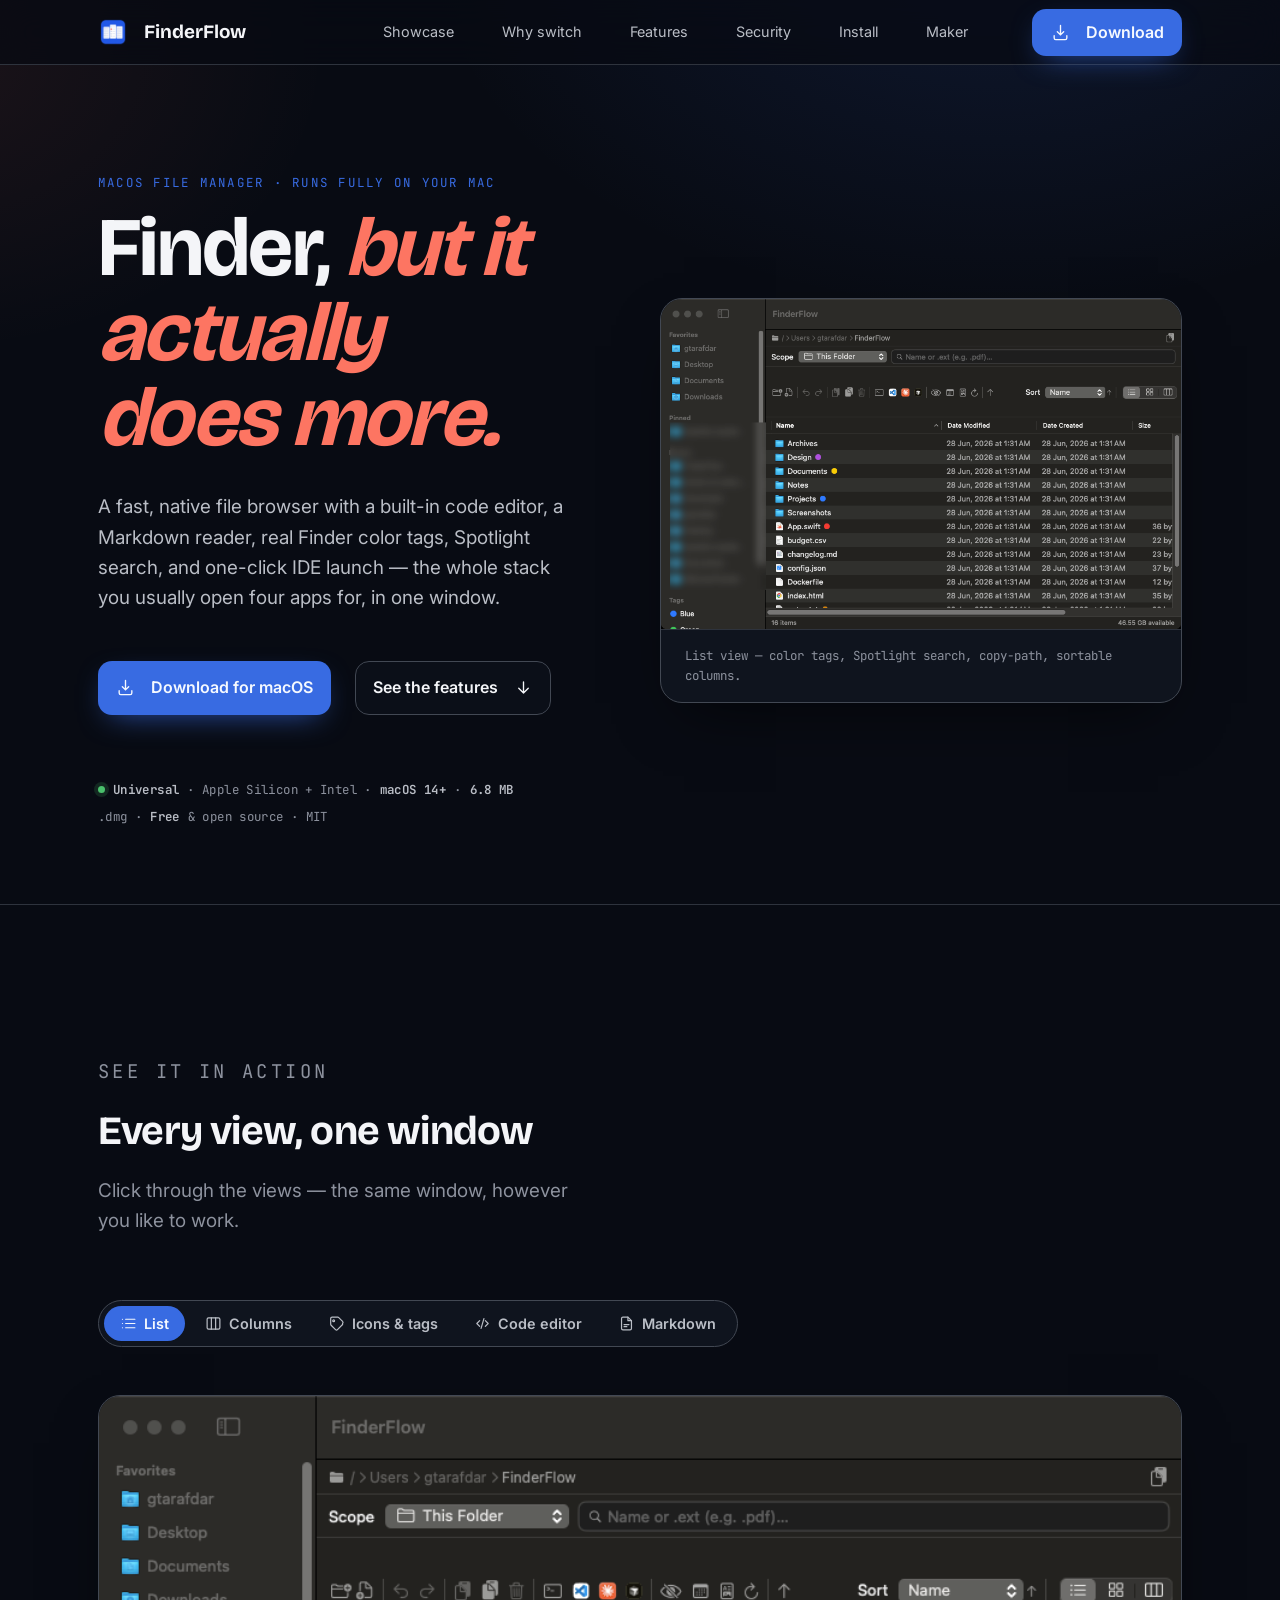
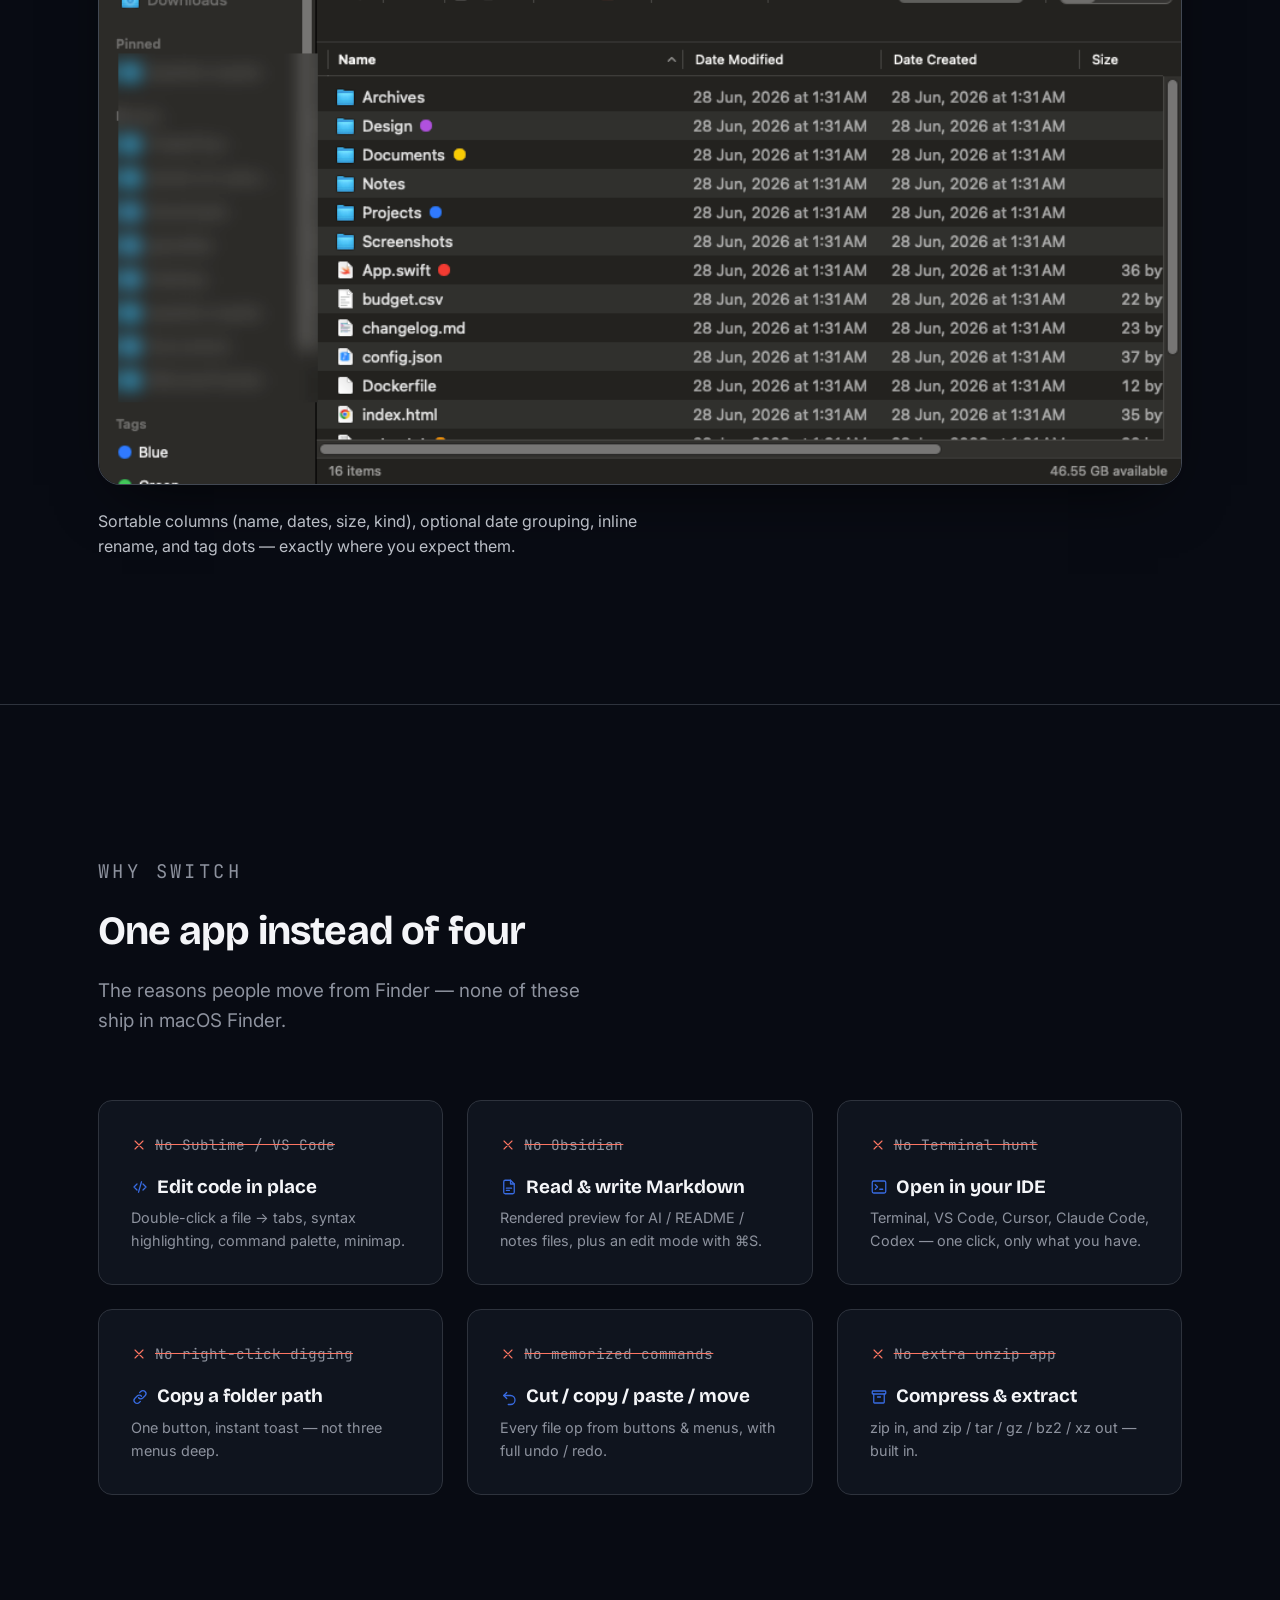
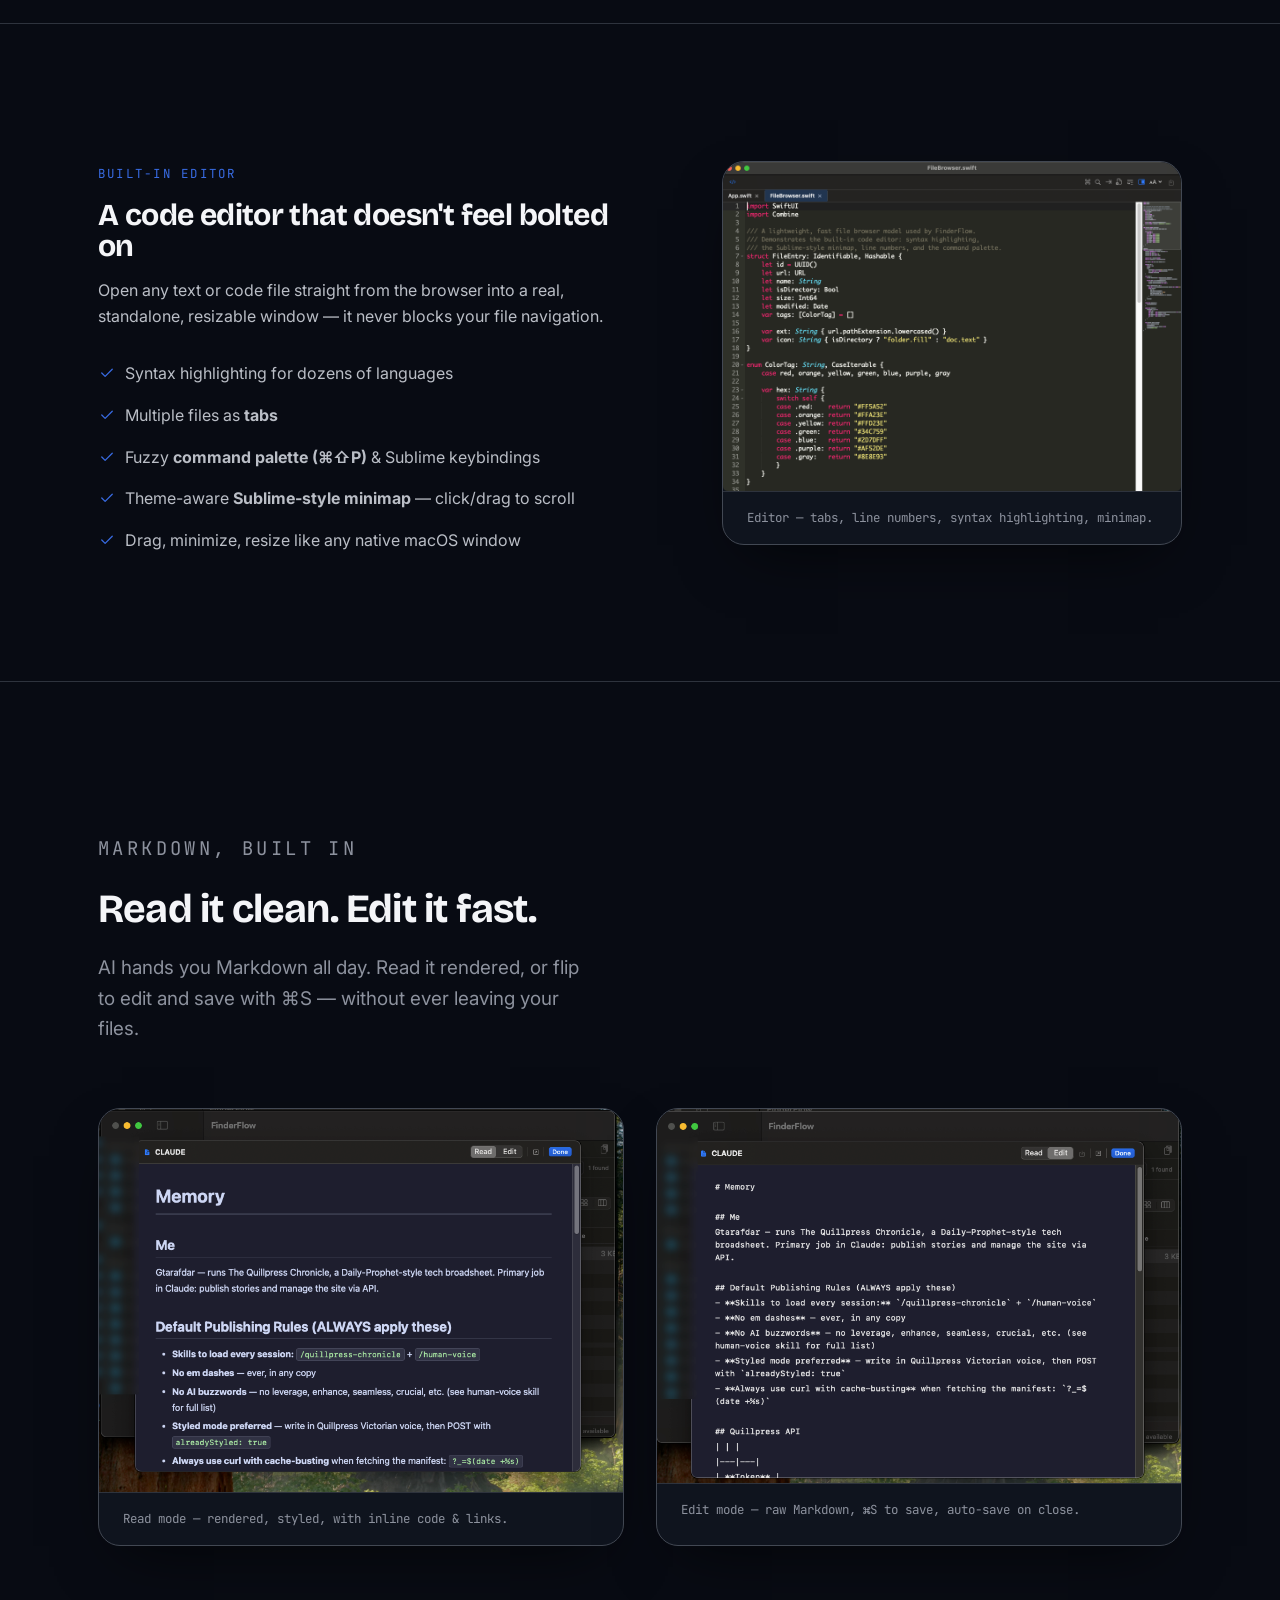
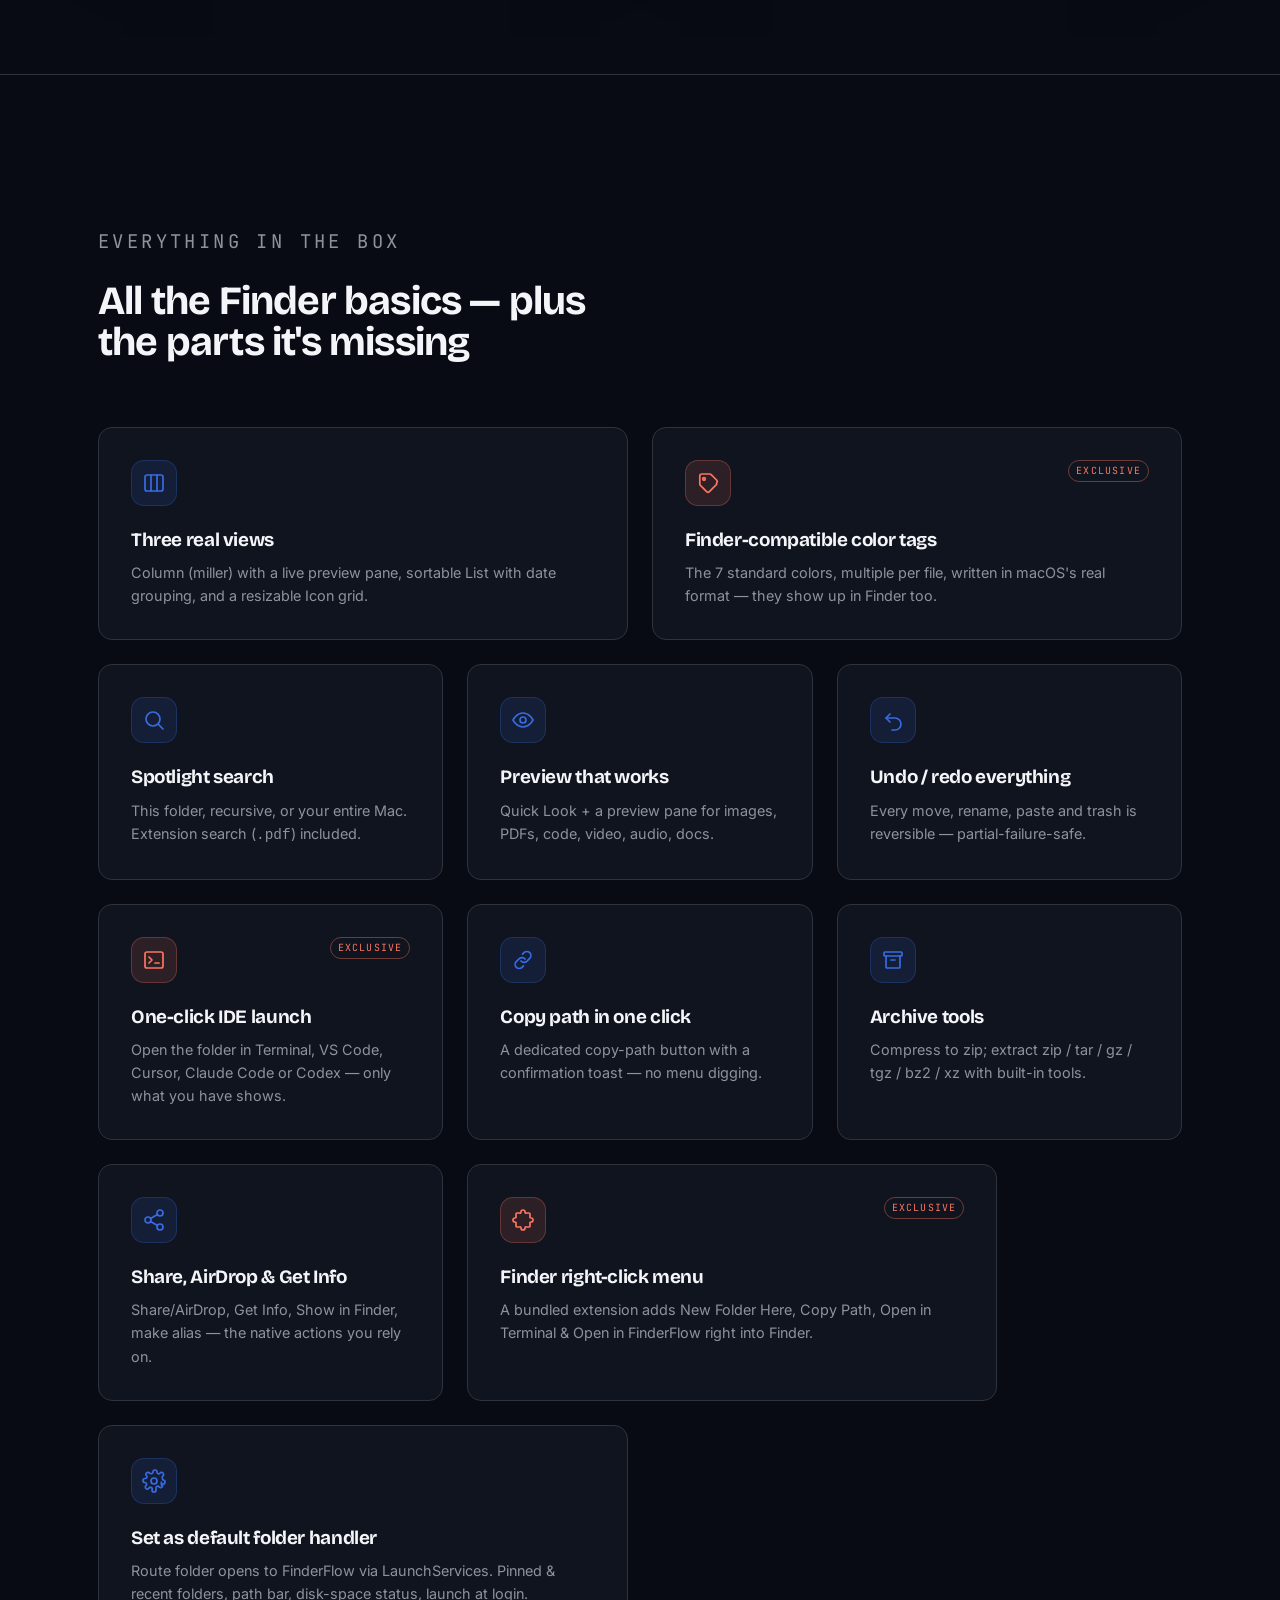
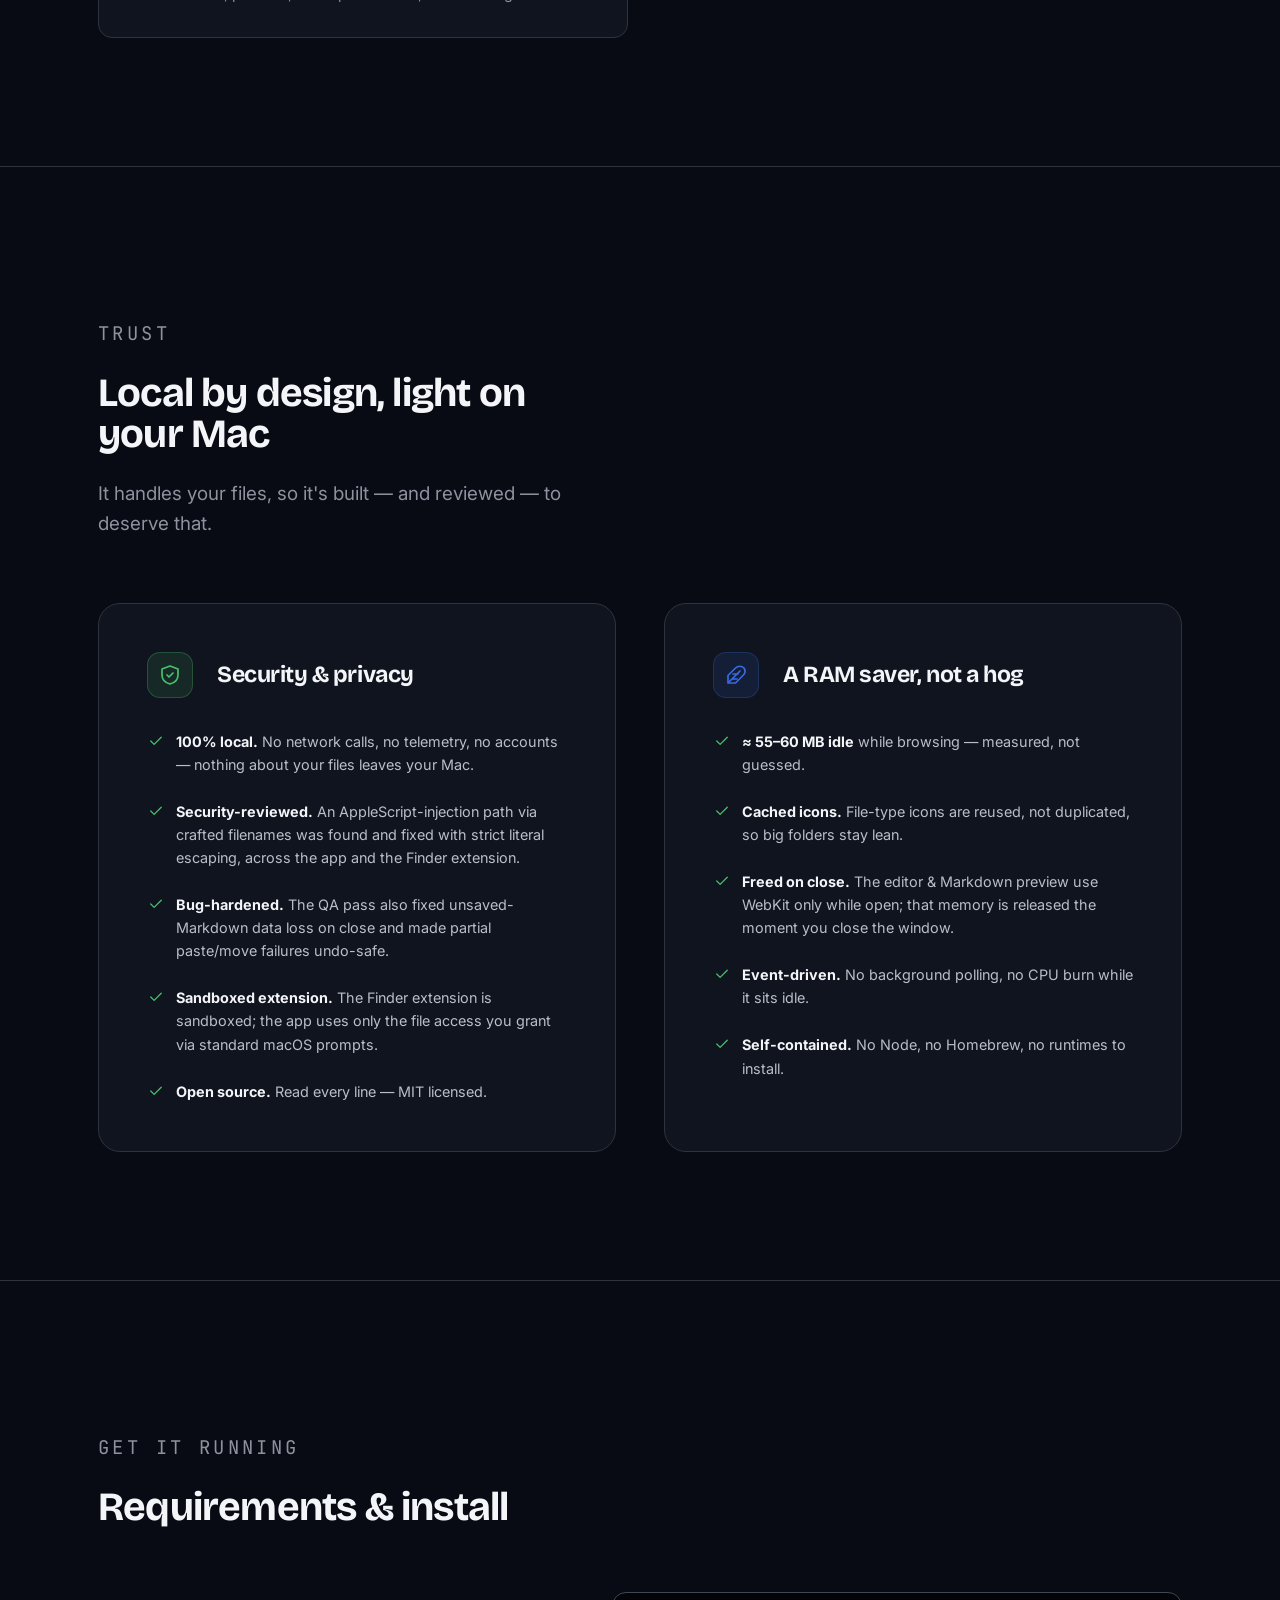
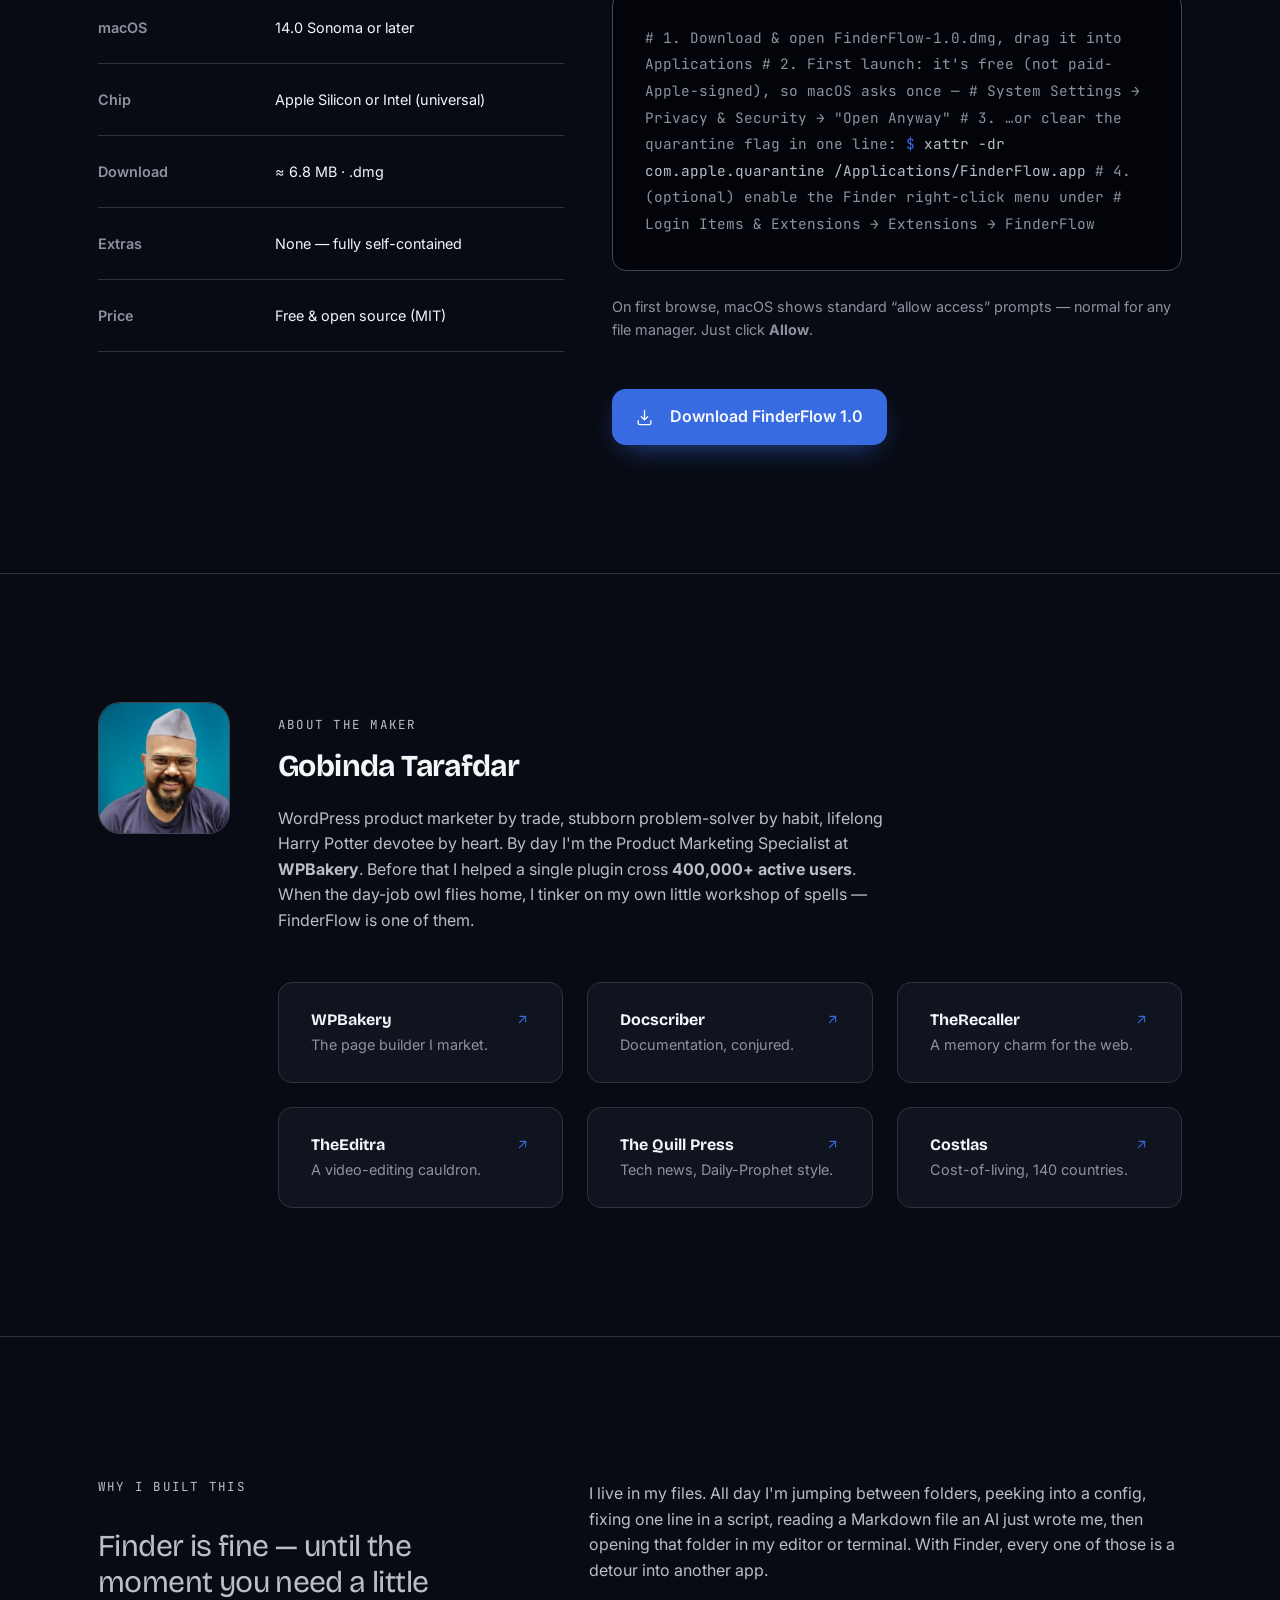
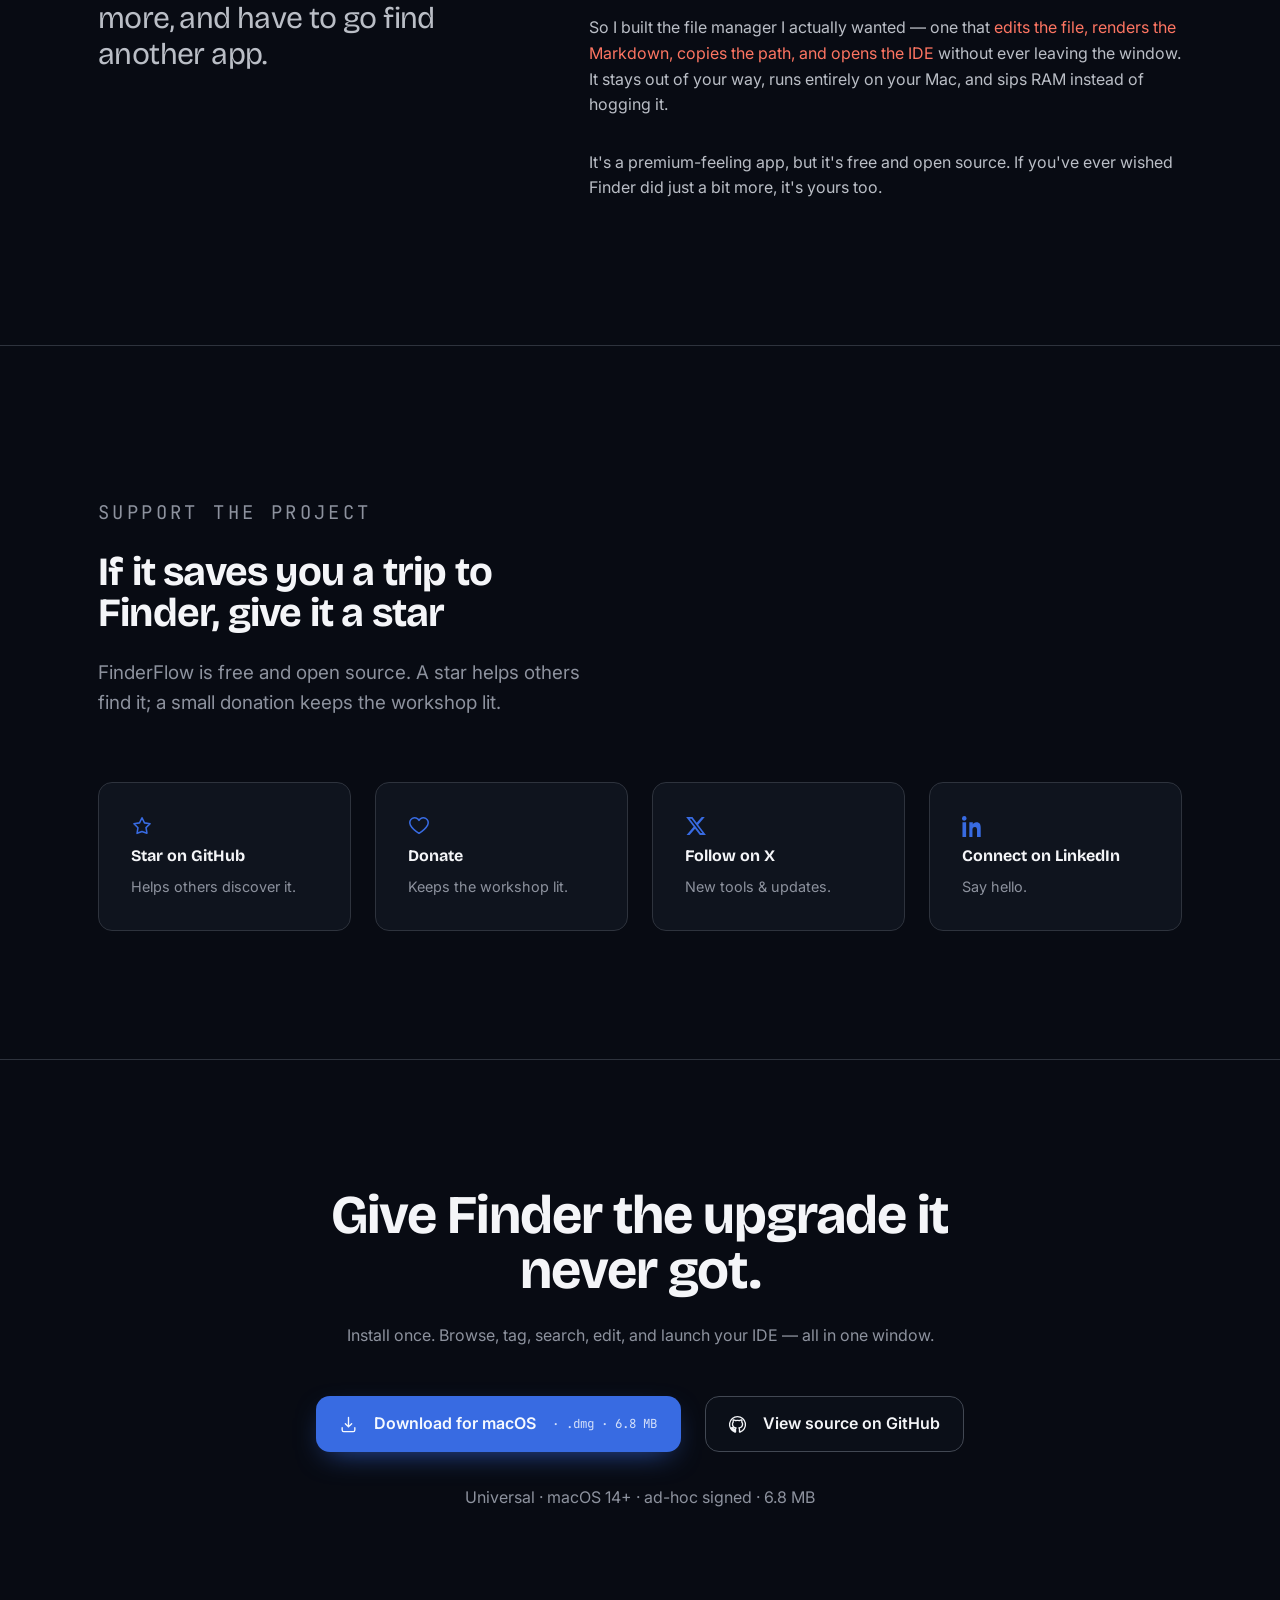
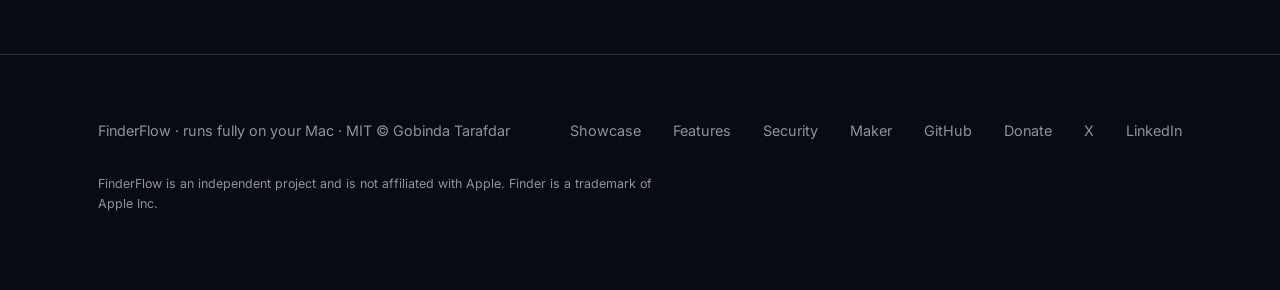
==== docs/index.html @ 07ea1b8e "Hero spacing + reorder: move "Why I built this" after maker - Add breathing room under the hero butt" ====
<!doctype html>
<html lang="en">
<head>
  <meta charset="utf-8" />
  <meta name="viewport" content="width=device-width, initial-scale=1" />
  <title>FinderFlow — the Mac file manager Finder should have shipped</title>
  <meta name="description" content="A fast, native macOS file manager with a built-in code editor, Markdown reader/editor, Finder-compatible color tags, Spotlight search, archive tools, and one-click open in Terminal / VS Code / Cursor. Universal, ~6.8 MB, free & open source." />
  <link rel="icon" type="image/png" href="assets/icon.png" />

  <meta property="og:type" content="website" />
  <meta property="og:title" content="FinderFlow — a Mac Finder that does more" />
  <meta property="og:description" content="Built-in code editor, Markdown reader/editor, real color tags, Spotlight search, archives, and one-click IDE launch. Universal · free · open source." />
  <meta property="og:image" content="assets/shot-list.png" />
  <meta property="og:url" content="https://gtarafdar.github.io/FinderFlow/" />
  <meta name="twitter:card" content="summary_large_image" />

  <link rel="preconnect" href="https://fonts.googleapis.com" />
  <link rel="preconnect" href="https://fonts.gstatic.com" crossorigin />
  <link href="https://fonts.googleapis.com/css2?family=Bricolage+Grotesque:opsz,wght@12..96,600;12..96,700;12..96,800&family=Inter:ital,wght@0,400;0,500;0,600;1,400&family=JetBrains+Mono:wght@400;500&display=swap" rel="stylesheet" />
  <link rel="stylesheet" href="styles.css" />
</head>
<body>

  <!-- icon sprite -->
  <svg width="0" height="0" style="position:absolute" aria-hidden="true" focusable="false">
    <symbol id="i-download" viewBox="0 0 24 24"><path d="M12 3v12m0 0l-4-4m4 4l4-4"/><path d="M4 16v3a2 2 0 0 0 2 2h12a2 2 0 0 0 2-2v-3"/></symbol>
    <symbol id="i-arrow-down" viewBox="0 0 24 24"><path d="M12 5v14m0 0l-6-6m6 6l6-6"/></symbol>
    <symbol id="i-star" viewBox="0 0 24 24"><path d="M12 3l2.7 5.6 6.1.9-4.4 4.3 1 6.1L12 17.9 6.6 20l1-6.1L3.2 9.5l6.1-.9z"/></symbol>
    <symbol id="i-list" viewBox="0 0 24 24"><path d="M8 6h13M8 12h13M8 18h13M3.5 6h.01M3.5 12h.01M3.5 18h.01"/></symbol>
    <symbol id="i-columns" viewBox="0 0 24 24"><rect x="3" y="4" width="18" height="16" rx="2"/><path d="M9 4v16M15 4v16"/></symbol>
    <symbol id="i-grid" viewBox="0 0 24 24"><rect x="4" y="4" width="6" height="6" rx="1.2"/><rect x="14" y="4" width="6" height="6" rx="1.2"/><rect x="4" y="14" width="6" height="6" rx="1.2"/><rect x="14" y="14" width="6" height="6" rx="1.2"/></symbol>
    <symbol id="i-code" viewBox="0 0 24 24"><path d="M8 8l-4 4 4 4M16 8l4 4-4 4M14 5l-4 14"/></symbol>
    <symbol id="i-doc" viewBox="0 0 24 24"><path d="M14 3H7a2 2 0 0 0-2 2v14a2 2 0 0 0 2 2h10a2 2 0 0 0 2-2V8z"/><path d="M14 3v5h5"/><path d="M8.5 13.5h7M8.5 16.5h4"/></symbol>
    <symbol id="i-tag" viewBox="0 0 24 24"><path d="M20.6 13.4l-7.2 7.2a2 2 0 0 1-2.8 0l-6.2-6.2A2 2 0 0 1 3.8 13V5a2 2 0 0 1 2-2h8a2 2 0 0 1 1.4.6l5.4 5.4a2 2 0 0 1 0 2.8z"/><circle cx="8" cy="8" r="1.3"/></symbol>
    <symbol id="i-search" viewBox="0 0 24 24"><circle cx="11" cy="11" r="7"/><path d="M21 21l-4.3-4.3"/></symbol>
    <symbol id="i-eye" viewBox="0 0 24 24"><path d="M2 12s3.5-7 10-7 10 7 10 7-3.5 7-10 7-10-7-10-7z"/><circle cx="12" cy="12" r="3"/></symbol>
    <symbol id="i-undo" viewBox="0 0 24 24"><path d="M9 14l-4-4 4-4"/><path d="M5 10h9a6 6 0 0 1 0 12h-3"/></symbol>
    <symbol id="i-terminal" viewBox="0 0 24 24"><rect x="3" y="4" width="18" height="16" rx="2"/><path d="M7 9l3 3-3 3M13 15h4"/></symbol>
    <symbol id="i-copy" viewBox="0 0 24 24"><path d="M10 13a4 4 0 0 0 5.7.4l3-3a4 4 0 0 0-5.7-5.7l-1.5 1.5"/><path d="M14 11a4 4 0 0 0-5.7-.4l-3 3a4 4 0 0 0 5.7 5.7l1.5-1.5"/></symbol>
    <symbol id="i-archive" viewBox="0 0 24 24"><rect x="3" y="4" width="18" height="4" rx="1"/><path d="M5 8v11a1 1 0 0 0 1 1h12a1 1 0 0 0 1-1V8"/><path d="M10 12h4"/></symbol>
    <symbol id="i-gear" viewBox="0 0 24 24"><circle cx="12" cy="12" r="3"/><path d="M19.4 13a1.7 1.7 0 0 0 .3 1.9l.1.1a2 2 0 1 1-2.8 2.8l-.1-.1a1.7 1.7 0 0 0-2.9 1.2V21a2 2 0 0 1-4 0v-.1A1.7 1.7 0 0 0 7 19.2l-.1.1a2 2 0 1 1-2.8-2.8l.1-.1a1.7 1.7 0 0 0-1.2-2.9H3a2 2 0 0 1 0-4h.1A1.7 1.7 0 0 0 4.8 7l-.1-.1a2 2 0 1 1 2.8-2.8l.1.1a1.7 1.7 0 0 0 1.9.3H10a1.7 1.7 0 0 0 1-1.6V3a2 2 0 0 1 4 0v.1a1.7 1.7 0 0 0 2.9 1.2l.1-.1a2 2 0 1 1 2.8 2.8l-.1.1a1.7 1.7 0 0 0-.3 1.9V10a1.7 1.7 0 0 0 1.6 1H21a2 2 0 0 1 0 4h-.1a1.7 1.7 0 0 0-1.5 1z"/></symbol>
    <symbol id="i-puzzle" viewBox="0 0 24 24"><path d="M14 4a2 2 0 0 0-4 0c0 .9-.7 1.3-1.4 1H6a1 1 0 0 0-1 1v2.6c.3.7-.1 1.4-1 1.4a2 2 0 0 0 0 4c.9 0 1.3.7 1 1.4V18a1 1 0 0 0 1 1h2.6c.7-.3 1.4.1 1.4 1a2 2 0 0 0 4 0c0-.9.7-1.3 1.4-1H18a1 1 0 0 0 1-1v-2.6c-.3-.7.1-1.4 1-1.4a2 2 0 0 0 0-4c-.9 0-1.3-.7-1-1.4V6a1 1 0 0 0-1-1h-2.6c-.7.3-1.4-.1-1.4-1z"/></symbol>
    <symbol id="i-shield" viewBox="0 0 24 24"><path d="M12 3l8 3v6c0 4.5-3.2 7.8-8 9-4.8-1.2-8-4.5-8-9V6z"/><path d="M9 12l2 2 4-4"/></symbol>
    <symbol id="i-feather" viewBox="0 0 24 24"><path d="M20 5a6 6 0 0 0-8.5 0L4 12.5V20h7.5L19 12.5A6 6 0 0 0 20 5z"/><path d="M16 8L5 19M14 11H9M13 16H9"/></symbol>
    <symbol id="i-check" viewBox="0 0 24 24"><path d="M5 12l4.5 4.5L19 7"/></symbol>
    <symbol id="i-x" viewBox="0 0 24 24"><path d="M6 6l12 12M18 6L6 18"/></symbol>
    <symbol id="i-bolt" viewBox="0 0 24 24"><path d="M13 2L4 14h6l-1 8 9-12h-6z"/></symbol>
    <symbol id="i-share" viewBox="0 0 24 24"><circle cx="18" cy="5" r="3"/><circle cx="6" cy="12" r="3"/><circle cx="18" cy="19" r="3"/><path d="M8.6 13.5l6.8 4M15.4 6.5l-6.8 4"/></symbol>
    <symbol id="i-clock" viewBox="0 0 24 24"><circle cx="12" cy="12" r="9"/><path d="M12 7v5l3 2"/></symbol>
    <symbol id="i-pin" viewBox="0 0 24 24"><path d="M12 21s7-5.3 7-11a7 7 0 0 0-14 0c0 5.7 7 11 7 11z"/><circle cx="12" cy="10" r="2.5"/></symbol>
    <symbol id="i-ext" viewBox="0 0 24 24"><path d="M7 17L17 7M8 7h9v9"/></symbol>
    <symbol id="i-heart" viewBox="0 0 24 24"><path d="M12 20s-7-4.5-9.4-9A5 5 0 0 1 12 5.8 5 5 0 0 1 21.4 11c-2.4 4.5-9.4 9-9.4 9z"/></symbol>
    <symbol id="i-github" viewBox="0 0 24 24"><path d="M12 2a10 10 0 0 0-3.16 19.49c.5.09.68-.22.68-.48v-1.7c-2.78.6-3.37-1.34-3.37-1.34-.45-1.16-1.1-1.47-1.1-1.47-.9-.62.07-.6.07-.6 1 .07 1.53 1.03 1.53 1.03.9 1.53 2.34 1.09 2.91.83.09-.65.35-1.09.63-1.34-2.22-.25-4.55-1.11-4.55-4.94 0-1.09.39-1.98 1.03-2.68-.1-.25-.45-1.27.1-2.65 0 0 .84-.27 2.75 1.02a9.6 9.6 0 0 1 5 0c1.91-1.29 2.75-1.02 2.75-1.02.55 1.38.2 2.4.1 2.65.64.7 1.03 1.59 1.03 2.68 0 3.84-2.34 4.69-4.57 4.94.36.31.68.92.68 1.85v2.74c0 .27.18.58.69.48A10 10 0 0 0 12 2z"/></symbol>
    <symbol id="i-twitter" viewBox="0 0 24 24"><path d="M18.244 2.25h3.308l-7.227 8.26 8.502 11.24h-6.66l-5.214-6.817L4.99 21.75H1.68l7.73-8.835L1.254 2.25H8.08l4.713 6.231zm-1.161 17.52h1.833L7.084 4.126H5.117z"/></symbol>
    <symbol id="i-linkedin" viewBox="0 0 24 24"><path d="M4.98 3.5A2.5 2.5 0 1 1 0 3.5a2.5 2.5 0 0 1 4.98 0zM.5 8h4V24h-4zM8 8h3.8v2.2h.05c.53-1 1.83-2.2 3.77-2.2 4.03 0 4.78 2.65 4.78 6.1V24h-4v-7c0-1.67-.03-3.8-2.32-3.8-2.32 0-2.68 1.8-2.68 3.68V24H8z"/></symbol>
  </svg>

  <!-- NAV -->
  <header class="nav">
    <div class="wrap nav__inner">
      <a class="nav__brand" href="#top"><img src="assets/icon.png" alt="" /> FinderFlow</a>
      <nav class="nav__links" aria-label="Primary">
        <a href="#showcase">Showcase</a>
        <a href="#why">Why switch</a>
        <a href="#features">Features</a>
        <a href="#security">Security</a>
        <a href="#install">Install</a>
        <a href="#maker">Maker</a>
      </nav>
      <a class="btn btn--primary nav__cta" href="https://github.com/Gtarafdar/FinderFlow/releases/latest"><svg class="icon"><use href="#i-download"/></svg> Download</a>
    </div>
  </header>

  <main id="top">

    <!-- HERO -->
    <section class="section hero">
      <div class="wrap hero__grid">
        <div>
          <p class="eyebrow">macOS file manager · runs fully on your Mac</p>
          <h1>Finder, <em>but it actually does more.</em></h1>
          <p class="hero__lead">
            A fast, native file browser with a built-in code editor, a Markdown
            reader, real Finder color tags, Spotlight search, and one-click IDE
            launch — the whole stack you usually open four apps for, in one window.
          </p>
          <div class="hero__cta">
            <a class="btn btn--primary" href="https://github.com/Gtarafdar/FinderFlow/releases/latest">
              <svg class="icon"><use href="#i-download"/></svg> Download for macOS
            </a>
            <a class="btn btn--ghost btn--scroll" href="#showcase">
              See the features <svg class="icon"><use href="#i-arrow-down"/></svg>
            </a>
          </div>
          <p class="hero__facts">
            <span class="dot" aria-hidden="true"></span>
            <b>Universal</b> · Apple Silicon + Intel · <b>macOS 14+</b> · <b>6.8 MB</b> .dmg · <b>Free</b> &amp; open source · MIT
          </p>
        </div>
        <figure class="figure hero__fig">
          <img src="assets/shot-list.png" width="900" height="572"
               alt="FinderFlow browsing a folder in list view with colored file tags, sortable columns, a sidebar, and a search bar." />
          <figcaption>List view — color tags, Spotlight search, copy-path, sortable columns.</figcaption>
        </figure>
      </div>
    </section>

    <!-- INTERACTIVE SHOWCASE -->
    <section class="section" id="showcase">
      <div class="wrap">
        <div class="section__head">
          <p class="eyebrow">See it in action</p>
          <h2>Every view, one window</h2>
          <p>Click through the views — the same window, however you like to work.</p>
        </div>

        <div class="tabs" role="tablist" aria-label="FinderFlow views">
          <button class="tab" role="tab" id="t-list" aria-controls="p-list" aria-selected="true"><svg class="icon"><use href="#i-list"/></svg> List</button>
          <button class="tab" role="tab" id="t-cols" aria-controls="p-cols" aria-selected="false" tabindex="-1"><svg class="icon"><use href="#i-columns"/></svg> Columns</button>
          <button class="tab" role="tab" id="t-tags" aria-controls="p-tags" aria-selected="false" tabindex="-1"><svg class="icon"><use href="#i-tag"/></svg> Icons &amp; tags</button>
          <button class="tab" role="tab" id="t-editor" aria-controls="p-editor" aria-selected="false" tabindex="-1"><svg class="icon"><use href="#i-code"/></svg> Code editor</button>
          <button class="tab" role="tab" id="t-md" aria-controls="p-md" aria-selected="false" tabindex="-1"><svg class="icon"><use href="#i-doc"/></svg> Markdown</button>
        </div>

        <div class="stage">
          <div class="panel" role="tabpanel" id="p-list" aria-labelledby="t-list">
            <figure class="figure"><img src="assets/shot-list.png" width="900" height="572" alt="List view with sortable columns and color tags." /></figure>
            <p class="lead">Sortable columns (name, dates, size, kind), optional date grouping, inline rename, and tag dots — exactly where you expect them.</p>
          </div>
          <div class="panel" role="tabpanel" id="p-cols" aria-labelledby="t-cols" hidden>
            <figure class="figure"><img src="assets/shot-columns.png" width="936" height="584" alt="Column (miller) view with a live preview pane and a Get Info panel." /></figure>
            <p class="lead">Finder-style miller columns with a live preview pane and a Get Info panel — drill through deep folder trees without losing context.</p>
          </div>
          <div class="panel" role="tabpanel" id="p-tags" aria-labelledby="t-tags" hidden>
            <figure class="figure"><img src="assets/shot-tags.png" width="933" height="588" alt="Icon view filtered by the Red tag, showing tagged items with red dots." /></figure>
            <p class="lead">Resizable icon grid, and real color tags: tap <strong>Red</strong> in the sidebar and FinderFlow filters Mac-wide via Spotlight — the same tags show in Finder too.</p>
          </div>
          <div class="panel" role="tabpanel" id="p-editor" aria-labelledby="t-editor" hidden>
            <figure class="figure"><img src="assets/shot-editor.png" width="1040" height="748" alt="Built-in code editor with two tabs, line numbers, syntax highlighting, and a minimap." /></figure>
            <p class="lead">Open code in a real editor — tabs, syntax highlighting, command palette (⌘⇧P), and a Sublime-style minimap, in its own resizable window.</p>
          </div>
          <div class="panel" role="tabpanel" id="p-md" aria-labelledby="t-md" hidden>
            <figure class="figure"><img src="assets/shot-md-read.png" width="917" height="671" alt="Markdown reader showing a rendered .md file with headings, lists, and inline code." /></figure>
            <p class="lead">Read Markdown beautifully rendered — or switch to <strong>Edit</strong> and save with ⌘S. No Obsidian needed for your AI / README / notes files.</p>
          </div>
        </div>
      </div>
    </section>

    <!-- WHY / REPLACES THE STACK -->
    <section class="section" id="why">
      <div class="wrap">
        <div class="section__head">
          <p class="eyebrow">Why switch</p>
          <h2>One app instead of four</h2>
          <p>The reasons people move from Finder — none of these ship in macOS Finder.</p>
        </div>
        <div class="stack__grid">
          <div class="replace reveal">
            <div class="replace__top"><svg class="icon"><use href="#i-x"/></svg> <s>No Sublime / VS Code</s></div>
            <b><svg class="icon"><use href="#i-code"/></svg> Edit code in place</b>
            <span>Double-click a file → tabs, syntax highlighting, command palette, minimap.</span>
          </div>
          <div class="replace reveal">
            <div class="replace__top"><svg class="icon"><use href="#i-x"/></svg> <s>No Obsidian</s></div>
            <b><svg class="icon"><use href="#i-doc"/></svg> Read &amp; write Markdown</b>
            <span>Rendered preview for AI / README / notes files, plus an edit mode with ⌘S.</span>
          </div>
          <div class="replace reveal">
            <div class="replace__top"><svg class="icon"><use href="#i-x"/></svg> <s>No Terminal hunt</s></div>
            <b><svg class="icon"><use href="#i-terminal"/></svg> Open in your IDE</b>
            <span>Terminal, VS Code, Cursor, Claude Code, Codex — one click, only what you have.</span>
          </div>
          <div class="replace reveal">
            <div class="replace__top"><svg class="icon"><use href="#i-x"/></svg> <s>No right-click digging</s></div>
            <b><svg class="icon"><use href="#i-copy"/></svg> Copy a folder path</b>
            <span>One button, instant toast — not three menus deep.</span>
          </div>
          <div class="replace reveal">
            <div class="replace__top"><svg class="icon"><use href="#i-x"/></svg> <s>No memorized commands</s></div>
            <b><svg class="icon"><use href="#i-undo"/></svg> Cut / copy / paste / move</b>
            <span>Every file op from buttons &amp; menus, with full undo / redo.</span>
          </div>
          <div class="replace reveal">
            <div class="replace__top"><svg class="icon"><use href="#i-x"/></svg> <s>No extra unzip app</s></div>
            <b><svg class="icon"><use href="#i-archive"/></svg> Compress &amp; extract</b>
            <span>zip in, and zip / tar / gz / bz2 / xz out — built in.</span>
          </div>
        </div>
      </div>
    </section>

    <!-- EDITOR DEEP DIVE -->
    <section class="section" id="editor">
      <div class="wrap dive">
        <div>
          <p class="eyebrow">Built-in editor</p>
          <h3>A code editor that doesn't feel bolted on</h3>
          <p style="color:var(--color-ink-2)">
            Open any text or code file straight from the browser into a real,
            standalone, resizable window — it never blocks your file navigation.
          </p>
          <ul>
            <li><svg class="icon"><use href="#i-check"/></svg> Syntax highlighting for dozens of languages</li>
            <li><svg class="icon"><use href="#i-check"/></svg> Multiple files as <strong>tabs</strong></li>
            <li><svg class="icon"><use href="#i-check"/></svg> Fuzzy <strong>command palette (⌘⇧P)</strong> &amp; Sublime keybindings</li>
            <li><svg class="icon"><use href="#i-check"/></svg> Theme-aware <strong>Sublime-style minimap</strong> — click/drag to scroll</li>
            <li><svg class="icon"><use href="#i-check"/></svg> Drag, minimize, resize like any native macOS window</li>
          </ul>
        </div>
        <figure class="figure dive__media">
          <img src="assets/shot-editor.png" width="1040" height="748"
               alt="FinderFlow's built-in code editor showing a Swift file with two open tabs, line numbers, syntax highlighting, and a Sublime-style minimap on the right." />
          <figcaption>Editor — tabs, line numbers, syntax highlighting, minimap.</figcaption>
        </figure>
      </div>
    </section>

    <!-- MARKDOWN DEEP DIVE -->
    <section class="section" id="markdown">
      <div class="wrap">
        <div class="section__head">
          <p class="eyebrow">Markdown, built in</p>
          <h2>Read it clean. Edit it fast.</h2>
          <p>AI hands you Markdown all day. Read it rendered, or flip to edit and save with ⌘S — without ever leaving your files.</p>
        </div>
        <div class="mdgrid">
          <figure class="figure reveal">
            <img src="assets/shot-md-read.png" width="917" height="671" alt="Markdown reader showing a rendered document with headings, bullet lists, and inline code spans." />
            <figcaption>Read mode — rendered, styled, with inline code &amp; links.</figcaption>
          </figure>
          <figure class="figure reveal">
            <img src="assets/shot-md-edit.png" width="903" height="645" alt="Markdown edit mode showing the raw source of the same document with monospaced text." />
            <figcaption>Edit mode — raw Markdown, ⌘S to save, auto-save on close.</figcaption>
          </figure>
        </div>
      </div>
    </section>

    <!-- FEATURE BENTO -->
    <section class="section" id="features">
      <div class="wrap">
        <div class="section__head">
          <p class="eyebrow">Everything in the box</p>
          <h2>All the Finder basics — plus the parts it's missing</h2>
        </div>
        <div class="bento">
          <article class="card span-3 reveal">
            <div class="badge"><svg class="icon"><use href="#i-columns"/></svg></div>
            <h3>Three real views</h3>
            <p>Column (miller) with a live preview pane, sortable List with date grouping, and a resizable Icon grid.</p>
          </article>
          <article class="card span-3 reveal">
            <div class="badge badge--coral"><svg class="icon"><use href="#i-tag"/></svg></div>
            <h3>Finder-compatible color tags</h3>
            <p>The 7 standard colors, multiple per file, written in macOS's real format — they show up in Finder too.</p>
            <span class="new">exclusive</span>
          </article>
          <article class="card span-2 reveal">
            <div class="badge"><svg class="icon"><use href="#i-search"/></svg></div>
            <h3>Spotlight search</h3>
            <p>This folder, recursive, or your entire Mac. Extension search (<code>.pdf</code>) included.</p>
          </article>
          <article class="card span-2 reveal">
            <div class="badge"><svg class="icon"><use href="#i-eye"/></svg></div>
            <h3>Preview that works</h3>
            <p>Quick Look + a preview pane for images, PDFs, code, video, audio, docs.</p>
          </article>
          <article class="card span-2 reveal">
            <div class="badge"><svg class="icon"><use href="#i-undo"/></svg></div>
            <h3>Undo / redo everything</h3>
            <p>Every move, rename, paste and trash is reversible — partial-failure-safe.</p>
          </article>
          <article class="card span-2 reveal">
            <div class="badge badge--coral"><svg class="icon"><use href="#i-terminal"/></svg></div>
            <h3>One-click IDE launch</h3>
            <p>Open the folder in Terminal, VS Code, Cursor, Claude Code or Codex — only what you have shows.</p>
            <span class="new">exclusive</span>
          </article>
          <article class="card span-2 reveal">
            <div class="badge"><svg class="icon"><use href="#i-copy"/></svg></div>
            <h3>Copy path in one click</h3>
            <p>A dedicated copy-path button with a confirmation toast — no menu digging.</p>
          </article>
          <article class="card span-2 reveal">
            <div class="badge"><svg class="icon"><use href="#i-archive"/></svg></div>
            <h3>Archive tools</h3>
            <p>Compress to zip; extract zip / tar / gz / tgz / bz2 / xz with built-in tools.</p>
          </article>
          <article class="card span-2 reveal">
            <div class="badge"><svg class="icon"><use href="#i-share"/></svg></div>
            <h3>Share, AirDrop &amp; Get Info</h3>
            <p>Share/AirDrop, Get Info, Show in Finder, make alias — the native actions you rely on.</p>
          </article>
          <article class="card span-3 reveal">
            <div class="badge badge--coral"><svg class="icon"><use href="#i-puzzle"/></svg></div>
            <h3>Finder right-click menu</h3>
            <p>A bundled extension adds New Folder Here, Copy Path, Open in Terminal &amp; Open in FinderFlow right into Finder.</p>
            <span class="new">exclusive</span>
          </article>
          <article class="card span-3 reveal">
            <div class="badge"><svg class="icon"><use href="#i-gear"/></svg></div>
            <h3>Set as default folder handler</h3>
            <p>Route folder opens to FinderFlow via LaunchServices. Pinned &amp; recent folders, path bar, disk-space status, launch at login.</p>
          </article>
        </div>
      </div>
    </section>

    <!-- SECURITY + RAM -->
    <section class="section" id="security">
      <div class="wrap">
        <div class="section__head">
          <p class="eyebrow">Trust</p>
          <h2>Local by design, light on your Mac</h2>
          <p>It handles your files, so it's built — and reviewed — to deserve that.</p>
        </div>
        <div class="trust">
          <div class="panel-card reveal">
            <h3><span class="badge badge--green"><svg class="icon"><use href="#i-shield"/></svg></span> Security &amp; privacy</h3>
            <ul>
              <li><svg class="icon"><use href="#i-check"/></svg> <strong>100% local.</strong> No network calls, no telemetry, no accounts — nothing about your files leaves your Mac.</li>
              <li><svg class="icon"><use href="#i-check"/></svg> <strong>Security-reviewed.</strong> An AppleScript-injection path via crafted filenames was found and fixed with strict literal escaping, across the app and the Finder extension.</li>
              <li><svg class="icon"><use href="#i-check"/></svg> <strong>Bug-hardened.</strong> The QA pass also fixed unsaved-Markdown data loss on close and made partial paste/move failures undo-safe.</li>
              <li><svg class="icon"><use href="#i-check"/></svg> <strong>Sandboxed extension.</strong> The Finder extension is sandboxed; the app uses only the file access you grant via standard macOS prompts.</li>
              <li><svg class="icon"><use href="#i-check"/></svg> <strong>Open source.</strong> Read every line — MIT licensed.</li>
            </ul>
          </div>
          <div class="panel-card reveal">
            <h3><span class="badge"><svg class="icon"><use href="#i-feather"/></svg></span> A RAM saver, not a hog</h3>
            <ul>
              <li><svg class="icon"><use href="#i-check"/></svg> <strong>≈ 55–60 MB idle</strong> while browsing — measured, not guessed.</li>
              <li><svg class="icon"><use href="#i-check"/></svg> <strong>Cached icons.</strong> File-type icons are reused, not duplicated, so big folders stay lean.</li>
              <li><svg class="icon"><use href="#i-check"/></svg> <strong>Freed on close.</strong> The editor &amp; Markdown preview use WebKit only while open; that memory is released the moment you close the window.</li>
              <li><svg class="icon"><use href="#i-check"/></svg> <strong>Event-driven.</strong> No background polling, no CPU burn while it sits idle.</li>
              <li><svg class="icon"><use href="#i-check"/></svg> <strong>Self-contained.</strong> No Node, no Homebrew, no runtimes to install.</li>
            </ul>
          </div>
        </div>
      </div>
    </section>

    <!-- REQUIREMENTS + INSTALL -->
    <section class="section" id="install">
      <div class="wrap">
        <div class="section__head">
          <p class="eyebrow">Get it running</p>
          <h2>Requirements &amp; install</h2>
        </div>
        <div class="reqgrid">
          <table class="reqtable">
            <tbody>
              <tr><th>macOS</th><td>14.0 Sonoma or later</td></tr>
              <tr><th>Chip</th><td>Apple Silicon or Intel (universal)</td></tr>
              <tr><th>Download</th><td>≈ 6.8 MB · .dmg</td></tr>
              <tr><th>Extras</th><td>None — fully self-contained</td></tr>
              <tr><th>Price</th><td>Free &amp; open source (MIT)</td></tr>
            </tbody>
          </table>
          <div>
            <div class="terminal" aria-label="Install steps">
<span class="c"># 1. Download &amp; open FinderFlow-1.0.dmg, drag it into Applications</span>
<span class="c"># 2. First launch: it's free (not paid-Apple-signed), so macOS asks once —</span>
<span class="c">#    System Settings → Privacy &amp; Security → "Open Anyway"</span>
<span class="c"># 3. …or clear the quarantine flag in one line:</span>
<span class="n">$</span> xattr -dr com.apple.quarantine /Applications/FinderFlow.app
<span class="c"># 4. (optional) enable the Finder right-click menu under</span>
<span class="c">#    Login Items &amp; Extensions → Extensions → FinderFlow</span>
            </div>
            <p style="color:var(--color-muted);font-size:var(--text-sm);margin-top:var(--space-12)">
              On first browse, macOS shows standard “allow access” prompts — normal for any file manager. Just click <strong>Allow</strong>.
            </p>
            <div class="hero__cta">
              <a class="btn btn--primary" href="https://github.com/Gtarafdar/FinderFlow/releases/latest"><svg class="icon"><use href="#i-download"/></svg> Download FinderFlow 1.0</a>
            </div>
          </div>
        </div>
      </div>
    </section>

    <!-- MAKER -->
    <section class="section" id="maker">
      <div class="wrap">
        <div class="maker">
          <img class="maker__photo" src="assets/maker.png" alt="Gobinda Tarafdar" width="132" height="132" />
          <div>
            <p class="eyebrow">About the maker</p>
            <h2 style="font-size:var(--text-2xl);margin-top:var(--space-8)">Gobinda Tarafdar</h2>
            <p style="margin-top:var(--space-12)">
              WordPress product marketer by trade, stubborn problem-solver by habit,
              lifelong Harry Potter devotee by heart. By day I'm the Product Marketing
              Specialist at <strong>WPBakery</strong>. Before that I helped a single
              plugin cross <strong>400,000+ active users</strong>. When the day-job owl
              flies home, I tinker on my own little workshop of spells — FinderFlow is
              one of them.
            </p>
            <div class="workshop">
              <a class="work" href="https://wpbakery.com/"><b>WPBakery <svg class="icon"><use href="#i-ext"/></svg></b><span>The page builder I market.</span></a>
              <a class="work" href="https://thedocscriber.com/"><b>Docscriber <svg class="icon"><use href="#i-ext"/></svg></b><span>Documentation, conjured.</span></a>
              <a class="work" href="https://therecaller.com/"><b>TheRecaller <svg class="icon"><use href="#i-ext"/></svg></b><span>A memory charm for the web.</span></a>
              <a class="work" href="https://theeditra.com/"><b>TheEditra <svg class="icon"><use href="#i-ext"/></svg></b><span>A video-editing cauldron.</span></a>
              <a class="work" href="https://thequillpress.com/"><b>The Quill Press <svg class="icon"><use href="#i-ext"/></svg></b><span>Tech news, Daily-Prophet style.</span></a>
              <a class="work" href="https://costlas.com/"><b>Costlas <svg class="icon"><use href="#i-ext"/></svg></b><span>Cost-of-living, 140 countries.</span></a>
            </div>
          </div>
        </div>
      </div>
    </section>

    <!-- WHY I BUILT THIS -->
    <section class="section" id="story">
      <div class="wrap why">
        <div>
          <p class="eyebrow">Why I built this</p>
          <p class="why__lead">Finder is fine — until the moment you need a little more, and have to go find another app.</p>
        </div>
        <div>
          <p>
            I live in my files. All day I'm jumping between folders, peeking into a
            config, fixing one line in a script, reading a Markdown file an AI just
            wrote me, then opening that folder in my editor or terminal. With Finder,
            every one of those is a detour into another app.
          </p>
          <p>
            So I built the file manager I actually wanted — one that <span class="pull">edits
            the file, renders the Markdown, copies the path, and opens the IDE</span>
            without ever leaving the window. It stays out of your way, runs entirely
            on your Mac, and sips RAM instead of hogging it.
          </p>
          <p>
            It's a premium-feeling app, but it's free and open source. If you've ever
            wished Finder did just a bit more, it's yours too.
          </p>
        </div>
      </div>
    </section>

    <!-- SUPPORT / STAR -->
    <section class="section" id="support">
      <div class="wrap">
        <div class="section__head">
          <p class="eyebrow">Support the project</p>
          <h2>If it saves you a trip to Finder, give it a star</h2>
          <p>FinderFlow is free and open source. A star helps others find it; a small donation keeps the workshop lit.</p>
        </div>
        <div class="support__grid">
          <a class="support" href="https://github.com/Gtarafdar/FinderFlow">
            <svg class="icon"><use href="#i-star"/></svg>
            <b>Star on GitHub</b>
            <span>Helps others discover it.</span>
          </a>
          <a class="support" href="https://gtarafdar.com/donate">
            <svg class="icon"><use href="#i-heart"/></svg>
            <b>Donate</b>
            <span>Keeps the workshop lit.</span>
          </a>
          <a class="support" href="https://x.com/Gtarafdarr">
            <svg class="icon icon--fill" style="fill:currentColor;stroke:none"><use href="#i-twitter"/></svg>
            <b>Follow on X</b>
            <span>New tools &amp; updates.</span>
          </a>
          <a class="support" href="https://www.linkedin.com/in/gobinda-tarafdar/">
            <svg class="icon icon--fill" style="fill:currentColor;stroke:none"><use href="#i-linkedin"/></svg>
            <b>Connect on LinkedIn</b>
            <span>Say hello.</span>
          </a>
        </div>
      </div>
    </section>

    <!-- FINAL CTA -->
    <section class="section final">
      <div class="wrap">
        <h2>Give Finder the upgrade it never got.</h2>
        <p>Install once. Browse, tag, search, edit, and launch your IDE — all in one window.</p>
        <div class="hero__cta">
          <a class="btn btn--primary" href="https://github.com/Gtarafdar/FinderFlow/releases/latest"><svg class="icon"><use href="#i-download"/></svg> Download for macOS <small>· .dmg · 6.8 MB</small></a>
          <a class="btn btn--ghost" href="https://github.com/Gtarafdar/FinderFlow"><svg class="icon"><use href="#i-github"/></svg> View source on GitHub</a>
        </div>
        <p style="margin-top:var(--space-16)">Universal · macOS 14+ · ad-hoc signed · 6.8 MB</p>
      </div>
    </section>
  </main>

  <!-- FOOTER -->
  <footer class="foot">
    <div class="wrap">
      <div class="foot__row">
        <span>FinderFlow · runs fully on your Mac · MIT © Gobinda Tarafdar</span>
        <nav class="foot__links" aria-label="Footer">
          <a href="#showcase">Showcase</a>
          <a href="#features">Features</a>
          <a href="#security">Security</a>
          <a href="#maker">Maker</a>
          <a href="https://github.com/Gtarafdar/FinderFlow">GitHub</a>
          <a href="https://gtarafdar.com/donate">Donate</a>
          <a href="https://x.com/Gtarafdarr">X</a>
          <a href="https://www.linkedin.com/in/gobinda-tarafdar/">LinkedIn</a>
        </nav>
      </div>
      <p class="foot__fine">
        FinderFlow is an independent project and is not affiliated with Apple.
        Finder is a trademark of Apple Inc.
      </p>
    </div>
  </footer>

  <script>
    // Reveal on scroll
    (function () {
      var prefersReduced = window.matchMedia('(prefers-reduced-motion: reduce)').matches;
      var els = document.querySelectorAll('.reveal');
      if (prefersReduced || !('IntersectionObserver' in window)) {
        els.forEach(function (el) { el.classList.add('in'); });
      } else {
        var io = new IntersectionObserver(function (entries) {
          entries.forEach(function (e) {
            if (e.isIntersecting) { e.target.classList.add('in'); io.unobserve(e.target); }
          });
        }, { threshold: 0.12, rootMargin: '0px 0px -8% 0px' });
        els.forEach(function (el) { io.observe(el); });
      }
    })();

    // Interactive showcase tabs
    (function () {
      var tablist = document.querySelector('[role="tablist"]');
      if (!tablist) return;
      var tabs = Array.prototype.slice.call(tablist.querySelectorAll('[role="tab"]'));
      function select(tab) {
        tabs.forEach(function (t) {
          var on = t === tab;
          t.setAttribute('aria-selected', on ? 'true' : 'false');
          t.tabIndex = on ? 0 : -1;
          document.getElementById(t.getAttribute('aria-controls')).hidden = !on;
        });
      }
      tablist.addEventListener('click', function (e) {
        var tab = e.target.closest('[role="tab"]');
        if (tab) select(tab);
      });
      tablist.addEventListener('keydown', function (e) {
        var i = tabs.indexOf(document.activeElement);
        if (i < 0) return;
        var n = null;
        if (e.key === 'ArrowRight' || e.key === 'ArrowDown') n = tabs[(i + 1) % tabs.length];
        else if (e.key === 'ArrowLeft' || e.key === 'ArrowUp') n = tabs[(i - 1 + tabs.length) % tabs.length];
        else if (e.key === 'Home') n = tabs[0];
        else if (e.key === 'End') n = tabs[tabs.length - 1];
        if (n) { e.preventDefault(); n.focus(); select(n); }
      });
    })();
  </script>
</body>
</html>
---- docs/styles.css ----
/* Hallmark · pre-emit critique: P5 H5 E5 S5 R5 V5
 * macrostructure: Workbench · tone: technical-confident-premium · anchor hue: indigo
 */
@import "tokens.css";

*, *::before, *::after { box-sizing: border-box; }
html, body { overflow-x: clip; }
html { scroll-behavior: smooth; -webkit-text-size-adjust: 100%; scroll-padding-top: 80px; }
@media (prefers-reduced-motion: reduce) { html { scroll-behavior: auto; } }

body {
  margin: 0;
  font-family: var(--font-body);
  background: var(--color-paper);
  color: var(--color-ink);
  font-size: var(--text-base);
  line-height: 1.6;
  -webkit-font-smoothing: antialiased;
  text-rendering: optimizeLegibility;
  background-image:
    radial-gradient(60rem 40rem at 78% -8%, oklch(56% 0.19 264 / 0.14), transparent 60%),
    radial-gradient(46rem 34rem at -6% 6%, oklch(72% 0.17 30 / 0.08), transparent 55%);
  background-attachment: fixed;
  background-repeat: no-repeat;
}

img { max-width: 100%; height: auto; display: block; }
a { color: inherit; text-decoration: none; }
svg { display: block; }

h1, h2, h3 {
  font-family: var(--font-display);
  font-weight: 700;
  line-height: 1.02;
  letter-spacing: -0.02em;
  overflow-wrap: anywhere;
  min-width: 0;
  margin: 0;
}

.wrap { width: 100%; max-width: var(--maxw); margin-inline: auto; padding-inline: var(--space-24); }
.eyebrow {
  font-family: var(--font-mono);
  font-size: var(--text-xs);
  letter-spacing: 0.18em;
  text-transform: uppercase;
  color: var(--color-accent);
  overflow-wrap: anywhere;
}
.section { padding-block: var(--space-64); border-top: var(--rule) solid var(--color-line); position: relative; }
.hero__grid > *, .dive > *, .trust > *, .reqgrid > *, .maker > *,
.stack__grid > *, .bento > *, .workshop > *, .foot__row > *, .mdgrid > *, .support__grid > * { min-width: 0; }
.section__head { max-width: 50ch; margin-bottom: var(--space-32); }
.section__head h2 { font-size: var(--text-3xl); margin-top: var(--space-12); }
.section__head p { color: var(--color-muted); font-size: var(--text-lg); margin-top: var(--space-12); }

/* ---------- icons ---------- */
.icon { width: 24px; height: 24px; stroke: currentColor; stroke-width: 1.7; fill: none; stroke-linecap: round; stroke-linejoin: round; }
.badge {
  width: 46px; height: 46px; border-radius: 13px; flex: none;
  display: grid; place-items: center;
  color: var(--color-accent);
  background: oklch(56% 0.19 264 / 0.12);
  border: var(--rule) solid oklch(56% 0.19 264 / 0.25);
}
.badge--coral { color: var(--color-coral); background: oklch(72% 0.17 30 / 0.12); border-color: oklch(72% 0.17 30 / 0.28); }
.badge--green { color: var(--color-green); background: oklch(72% 0.16 150 / 0.12); border-color: oklch(72% 0.16 150 / 0.28); }

/* ---------- buttons ---------- */
.btn {
  display: inline-flex; align-items: center; gap: var(--space-8);
  font-weight: 600; font-size: var(--text-base);
  padding: 0.9rem 1.4rem; border-radius: var(--radius);
  border: var(--rule) solid transparent; cursor: pointer;
  transition: transform var(--dur-fast) var(--ease-out),
              background var(--dur) var(--ease-out),
              border-color var(--dur) var(--ease-out),
              box-shadow var(--dur) var(--ease-out);
  will-change: transform;
}
.btn .icon { width: 19px; height: 19px; }
.btn--primary { background: var(--color-accent); color: var(--color-accent-ink); box-shadow: 0 10px 30px -12px oklch(56% 0.19 264 / 0.8); }
.btn--primary:hover { transform: translateY(-2px); background: oklch(61% 0.2 264); box-shadow: 0 16px 40px -12px oklch(56% 0.19 264 / 0.9); }
.btn--ghost { border-color: var(--color-line-2); color: var(--color-ink); background: oklch(19% 0.022 265 / 0.5); }
.btn--ghost:hover { transform: translateY(-2px); border-color: var(--color-ink-2); background: var(--color-paper-3); }
.btn--coral { background: var(--color-coral); color: oklch(20% 0.05 30); box-shadow: 0 10px 30px -12px oklch(72% 0.17 30 / 0.7); }
.btn--coral:hover { transform: translateY(-2px); filter: brightness(1.05); }
.btn:active { transform: translateY(0); }
.btn:focus-visible { outline: 3px solid var(--color-focus); outline-offset: 3px; }
.btn small { font-weight: 400; opacity: 0.82; font-family: var(--font-mono); font-size: var(--text-xs); }

/* ---------- nav ---------- */
.nav {
  position: sticky; top: 0; z-index: 50;
  backdrop-filter: blur(16px);
  background: oklch(15% 0.018 265 / 0.72);
  border-bottom: var(--rule) solid var(--color-line);
}
.nav__inner { display: flex; align-items: center; gap: var(--space-16); height: 64px; }
.nav__brand { display: flex; align-items: center; gap: var(--space-8); font-family: var(--font-display); font-weight: 700; font-size: var(--text-lg); }
.nav__brand img { width: 30px; height: 30px; border-radius: 7px; }
.nav__links { display: flex; gap: var(--space-24); margin-left: auto; font-size: var(--text-sm); color: var(--color-ink-2); }
.nav__links a { transition: color var(--dur) var(--ease-out); }
.nav__links a:hover { color: var(--color-ink); }
.nav__cta { margin-left: var(--space-16); padding: 0.6rem 1.1rem; }
.nav a:focus-visible, .nav__brand:focus-visible { outline: 3px solid var(--color-focus); outline-offset: 3px; border-radius: 6px; }

/* ---------- hero ---------- */
.hero { padding-block: var(--space-48) var(--space-32); border-top: none; }
.hero__grid { display: grid; grid-template-columns: 1fr 1.12fr; gap: var(--space-48); align-items: center; }
.hero h1 { font-size: clamp(2.6rem, 6.6vw, var(--text-display)); }
.hero h1 em { font-style: italic; color: var(--color-coral); }
.hero__lead { color: var(--color-ink-2); font-size: var(--text-lg); max-width: 50ch; margin-top: var(--space-16); }
.hero__cta { display: flex; flex-wrap: wrap; gap: var(--space-12); margin-top: var(--space-24); }
.hero .hero__cta .btn { padding: 0.82rem 1.05rem; }
.hero__meta { display: flex; flex-wrap: wrap; gap: var(--space-8); margin-top: var(--space-16); }
.chip {
  display: inline-flex; align-items: center; gap: 6px;
  font-family: var(--font-mono); font-size: var(--text-xs);
  color: var(--color-ink-2); border: var(--rule) solid var(--color-line-2);
  padding: 0.34rem 0.62rem; border-radius: 999px; background: oklch(19% 0.022 265 / 0.5);
}
.chip b { color: var(--color-ink); font-weight: 600; }
.chip .dot { width: 7px; height: 7px; border-radius: 999px; background: var(--color-green); }

/* hero spec line (replaces chip clutter) */
.hero__facts {
  margin-top: var(--space-32);
  display: flex; align-items: center; flex-wrap: wrap; gap: 6px 8px;
  font-family: var(--font-mono); font-size: var(--text-xs);
  letter-spacing: 0.03em; color: var(--color-muted); line-height: 1.7;
}
.hero__facts b { color: var(--color-ink-2); font-weight: 600; }
.hero__facts .dot { width: 7px; height: 7px; border-radius: 999px; background: var(--color-green); flex: none; box-shadow: 0 0 0 4px oklch(72% 0.16 150 / 0.16); }

/* "scroll to features" button — outlined (btn--ghost) with a nudging arrow */
@media (prefers-reduced-motion: no-preference) {
  .btn--scroll .icon { animation: nudge 1.9s var(--ease-out) infinite; }
}
.btn--scroll:hover .icon { animation: none; transform: translateY(3px); }
@keyframes nudge { 0%, 100% { transform: translateY(0); } 50% { transform: translateY(3px); } }

.figure { margin: 0; border: var(--rule) solid var(--color-line-2); border-radius: var(--radius-lg); overflow: hidden; background: var(--color-paper-2); box-shadow: var(--shadow); }
.figure img { width: 100%; }
.figure figcaption { font-size: var(--text-xs); color: var(--color-muted); padding: var(--space-8) var(--space-12); border-top: var(--rule) solid var(--color-line); font-family: var(--font-mono); }
.hero__fig { position: relative; }

/* ---------- interactive showcase ---------- */
.tabs { display: inline-flex; flex-wrap: wrap; gap: 4px; padding: 5px; border-radius: 999px; border: var(--rule) solid var(--color-line-2); background: var(--color-paper-2); margin-bottom: var(--space-24); }
.tab {
  appearance: none; border: 0; cursor: pointer; background: transparent;
  color: var(--color-ink-2); font-family: var(--font-body); font-weight: 600; font-size: var(--text-sm);
  padding: 0.55rem 1rem; border-radius: 999px; display: inline-flex; align-items: center; gap: 7px;
  transition: color var(--dur) var(--ease-out), background var(--dur) var(--ease-out);
}
.tab .icon { width: 17px; height: 17px; }
.tab:hover { color: var(--color-ink); }
.tab[aria-selected="true"] { background: var(--color-accent); color: var(--color-accent-ink); }
.tab:focus-visible { outline: 3px solid var(--color-focus); outline-offset: 2px; }
.stage { position: relative; }
.panel { animation: fade var(--dur-slow) var(--ease-out); }
.panel[hidden] { display: none; }
.panel .lead { color: var(--color-ink-2); margin-top: var(--space-12); max-width: 60ch; }
@keyframes fade { from { opacity: 0; transform: translateY(10px); } to { opacity: 1; transform: none; } }
@media (prefers-reduced-motion: reduce) { .panel { animation: none; } }

/* ---------- stack / "replaces" band ---------- */
.stack__grid { display: grid; grid-template-columns: repeat(3, minmax(0,1fr)); gap: var(--space-12); margin-top: var(--space-24); }
.replace {
  border: var(--rule) solid var(--color-line); border-radius: var(--radius);
  padding: var(--space-16); background: var(--color-paper-2);
  transition: border-color var(--dur) var(--ease-out), transform var(--dur) var(--ease-out);
}
.replace:hover { border-color: var(--color-line-2); transform: translateY(-3px); }
.replace__top { display: flex; align-items: center; gap: 8px; color: var(--color-muted); font-family: var(--font-mono); font-size: var(--text-sm); }
.replace__top .icon { width: 16px; height: 16px; color: var(--color-coral); }
.replace s { text-decoration-color: var(--color-coral); }
.replace b { display: flex; align-items: center; gap: 8px; margin-top: var(--space-8); font-size: var(--text-lg); font-family: var(--font-display); }
.replace b .icon { width: 18px; height: 18px; color: var(--color-accent); }
.replace span { color: var(--color-muted); font-size: var(--text-sm); display: block; margin-top: 4px; }

/* ---------- deep dive (editor / md) ---------- */
.dive { display: grid; grid-template-columns: 1.15fr 1fr; gap: var(--space-48); align-items: center; }
.dive--rev .dive__media { order: -1; }
.dive ul { list-style: none; padding: 0; margin: var(--space-16) 0 0; display: grid; gap: var(--space-8); }
.dive li { padding-left: 1.7rem; position: relative; color: var(--color-ink-2); }
.dive li .icon { position: absolute; left: 0; top: 3px; width: 18px; height: 18px; color: var(--color-accent); }
.dive h3 { font-size: var(--text-2xl); margin-top: var(--space-8); }

/* markdown dual */
.mdgrid { display: grid; grid-template-columns: 1fr 1fr; gap: var(--space-16); margin-top: var(--space-24); }

/* ---------- bento ---------- */
.bento { display: grid; grid-template-columns: repeat(6, minmax(0,1fr)); gap: var(--space-12); }
.card {
  border: var(--rule) solid var(--color-line); border-radius: var(--radius);
  padding: var(--space-16); background: var(--color-paper-2);
  transition: border-color var(--dur) var(--ease-out), transform var(--dur) var(--ease-out);
  position: relative;
}
.card:hover { border-color: var(--color-line-2); transform: translateY(-3px); }
.card h3 { font-size: var(--text-lg); margin-top: var(--space-12); }
.card p { color: var(--color-muted); font-size: var(--text-sm); margin: var(--space-6) 0 0; }
.card .new { font-family: var(--font-mono); font-size: 0.62rem; letter-spacing: 0.12em; text-transform: uppercase; color: var(--color-coral); position: absolute; top: var(--space-16); right: var(--space-16); border: var(--rule) solid oklch(72% 0.17 30 / 0.4); padding: 2px 7px; border-radius: 999px; }
.span-3 { grid-column: span 3; } .span-2 { grid-column: span 2; } .span-6 { grid-column: span 6; }

/* ---------- trust (security + ram) ---------- */
.trust { display: grid; grid-template-columns: 1fr 1fr; gap: var(--space-24); }
.panel-card { border: var(--rule) solid var(--color-line); border-radius: var(--radius-lg); padding: var(--space-24); background: var(--color-paper-2); }
.panel-card h3 { font-size: var(--text-xl); display: flex; align-items: center; gap: var(--space-12); }
.panel-card ul { list-style: none; padding: 0; margin: var(--space-16) 0 0; display: grid; gap: var(--space-12); }
.panel-card li { padding-left: 1.8rem; position: relative; color: var(--color-ink-2); font-size: var(--text-sm); }
.panel-card li .icon { position: absolute; left: 0; top: 2px; width: 18px; height: 18px; color: var(--color-green); }
.panel-card strong { color: var(--color-ink); }

/* ---------- requirements + install ---------- */
.reqgrid { display: grid; grid-template-columns: 0.9fr 1.1fr; gap: var(--space-24); align-items: start; }
.reqtable { width: 100%; border-collapse: collapse; font-size: var(--text-sm); }
.reqtable th, .reqtable td { text-align: left; padding: var(--space-12) 0; border-bottom: var(--rule) solid var(--color-line); }
.reqtable th { color: var(--color-muted); font-weight: 600; width: 38%; }
.terminal {
  background: oklch(11% 0.015 265); border: var(--rule) solid var(--color-line-2);
  border-radius: var(--radius); padding: var(--space-16);
  font-family: var(--font-mono); font-size: var(--text-sm); color: var(--color-ink-2);
  overflow-x: auto; line-height: 1.85; max-width: 100%;
}
.terminal .n { color: var(--color-accent); user-select: none; }
.terminal .c { color: var(--color-muted); }

/* ---------- why I built ---------- */
.why { display: grid; grid-template-columns: 0.8fr 1.2fr; gap: var(--space-48); }
.why__lead { font-family: var(--font-display); font-size: var(--text-2xl); line-height: 1.18; letter-spacing: -0.02em; }
.why p { color: var(--color-ink-2); }
.why p + p { margin-top: var(--space-16); }
.why .pull { color: var(--color-coral); }

/* ---------- maker ---------- */
.maker { display: grid; grid-template-columns: auto 1fr; gap: var(--space-24); align-items: start; }
.maker__photo { width: 132px; height: 132px; border-radius: var(--radius-lg); border: var(--rule) solid var(--color-line-2); object-fit: cover; }
.maker p { color: var(--color-ink-2); max-width: 62ch; }
.workshop { display: grid; grid-template-columns: repeat(3, minmax(0,1fr)); gap: var(--space-12); margin-top: var(--space-24); }
.work {
  border: var(--rule) solid var(--color-line); border-radius: var(--radius);
  padding: var(--space-12) var(--space-16); background: var(--color-paper-2);
  transition: border-color var(--dur) var(--ease-out), transform var(--dur) var(--ease-out);
}
.work:hover { border-color: var(--color-line-2); transform: translateY(-2px); }
.work b { font-family: var(--font-display); display: flex; align-items: center; justify-content: space-between; gap: 6px; }
.work b .icon { width: 15px; height: 15px; color: var(--color-accent); }
.work span { color: var(--color-muted); font-size: var(--text-sm); }
.work:focus-visible { outline: 3px solid var(--color-focus); outline-offset: 3px; }

/* ---------- support ---------- */
.support__grid { display: grid; grid-template-columns: repeat(4, minmax(0,1fr)); gap: var(--space-12); margin-top: var(--space-24); }
.support {
  display: flex; flex-direction: column; gap: 6px;
  border: var(--rule) solid var(--color-line); border-radius: var(--radius);
  padding: var(--space-16); background: var(--color-paper-2);
  transition: border-color var(--dur) var(--ease-out), transform var(--dur) var(--ease-out);
}
.support:hover { border-color: var(--color-line-2); transform: translateY(-3px); }
.support .icon { width: 22px; height: 22px; color: var(--color-accent); }
.support b { font-family: var(--font-display); }
.support span { color: var(--color-muted); font-size: var(--text-sm); }
.support:focus-visible { outline: 3px solid var(--color-focus); outline-offset: 3px; }

/* ---------- final cta ---------- */
.final { text-align: center; }
.final h2 { font-size: var(--text-4xl); max-width: 20ch; margin-inline: auto; }
.final p { color: var(--color-muted); margin-top: var(--space-12); }
.final .hero__cta { justify-content: center; }

/* ---------- footer ---------- */
.foot { border-top: var(--rule) solid var(--color-line); padding-block: var(--space-32); color: var(--color-muted); font-size: var(--text-sm); }
.foot__row { display: flex; flex-wrap: wrap; gap: var(--space-16) var(--space-24); align-items: center; }
.foot__links { display: flex; flex-wrap: wrap; gap: var(--space-16); margin-left: auto; }
.foot a { transition: color var(--dur) var(--ease-out); }
.foot a:hover { color: var(--color-ink); }
.foot a:focus-visible { outline: 3px solid var(--color-focus); outline-offset: 3px; border-radius: 4px; }
.foot__fine { margin-top: var(--space-16); font-size: var(--text-xs); color: var(--color-muted); max-width: 72ch; }

/* ---------- reveal ---------- */
.reveal { opacity: 0; transform: translateY(18px); transition: opacity var(--dur-slow) var(--ease-out), transform var(--dur-slow) var(--ease-out); }
.reveal.in { opacity: 1; transform: none; }
@media (prefers-reduced-motion: reduce) {
  .reveal { opacity: 1; transform: none; transition: none; }
  .btn, .card, .work, .replace, .support { transition: none; }
  body { background-attachment: scroll; }
}

/* ---------- responsive ---------- */
@media (max-width: 900px) {
  .hero__grid, .dive, .dive--rev, .trust, .reqgrid, .maker, .why { grid-template-columns: 1fr; }
  .dive--rev .dive__media { order: 0; }
  .stack__grid, .workshop, .support__grid { grid-template-columns: 1fr 1fr; }
  .bento > * { grid-column: span 3; }
  .nav__links { display: none; }
}
@media (max-width: 560px) {
  .wrap { padding-inline: var(--space-16); }
  .section { padding-block: var(--space-48); }
  .stack__grid, .workshop, .bento, .support__grid, .mdgrid { grid-template-columns: 1fr; }
  .stack__grid > *, .workshop > *, .bento > *, .support__grid > * { grid-column: auto; }
  .hero__cta .btn, .final .btn { width: 100%; justify-content: center; }
  .section__head h2, .final h2 { font-size: var(--text-2xl); }
  .maker { grid-template-columns: 1fr; }
  .maker__photo { width: 96px; height: 96px; }
  .tabs { width: 100%; justify-content: flex-start; overflow-x: auto; }
}
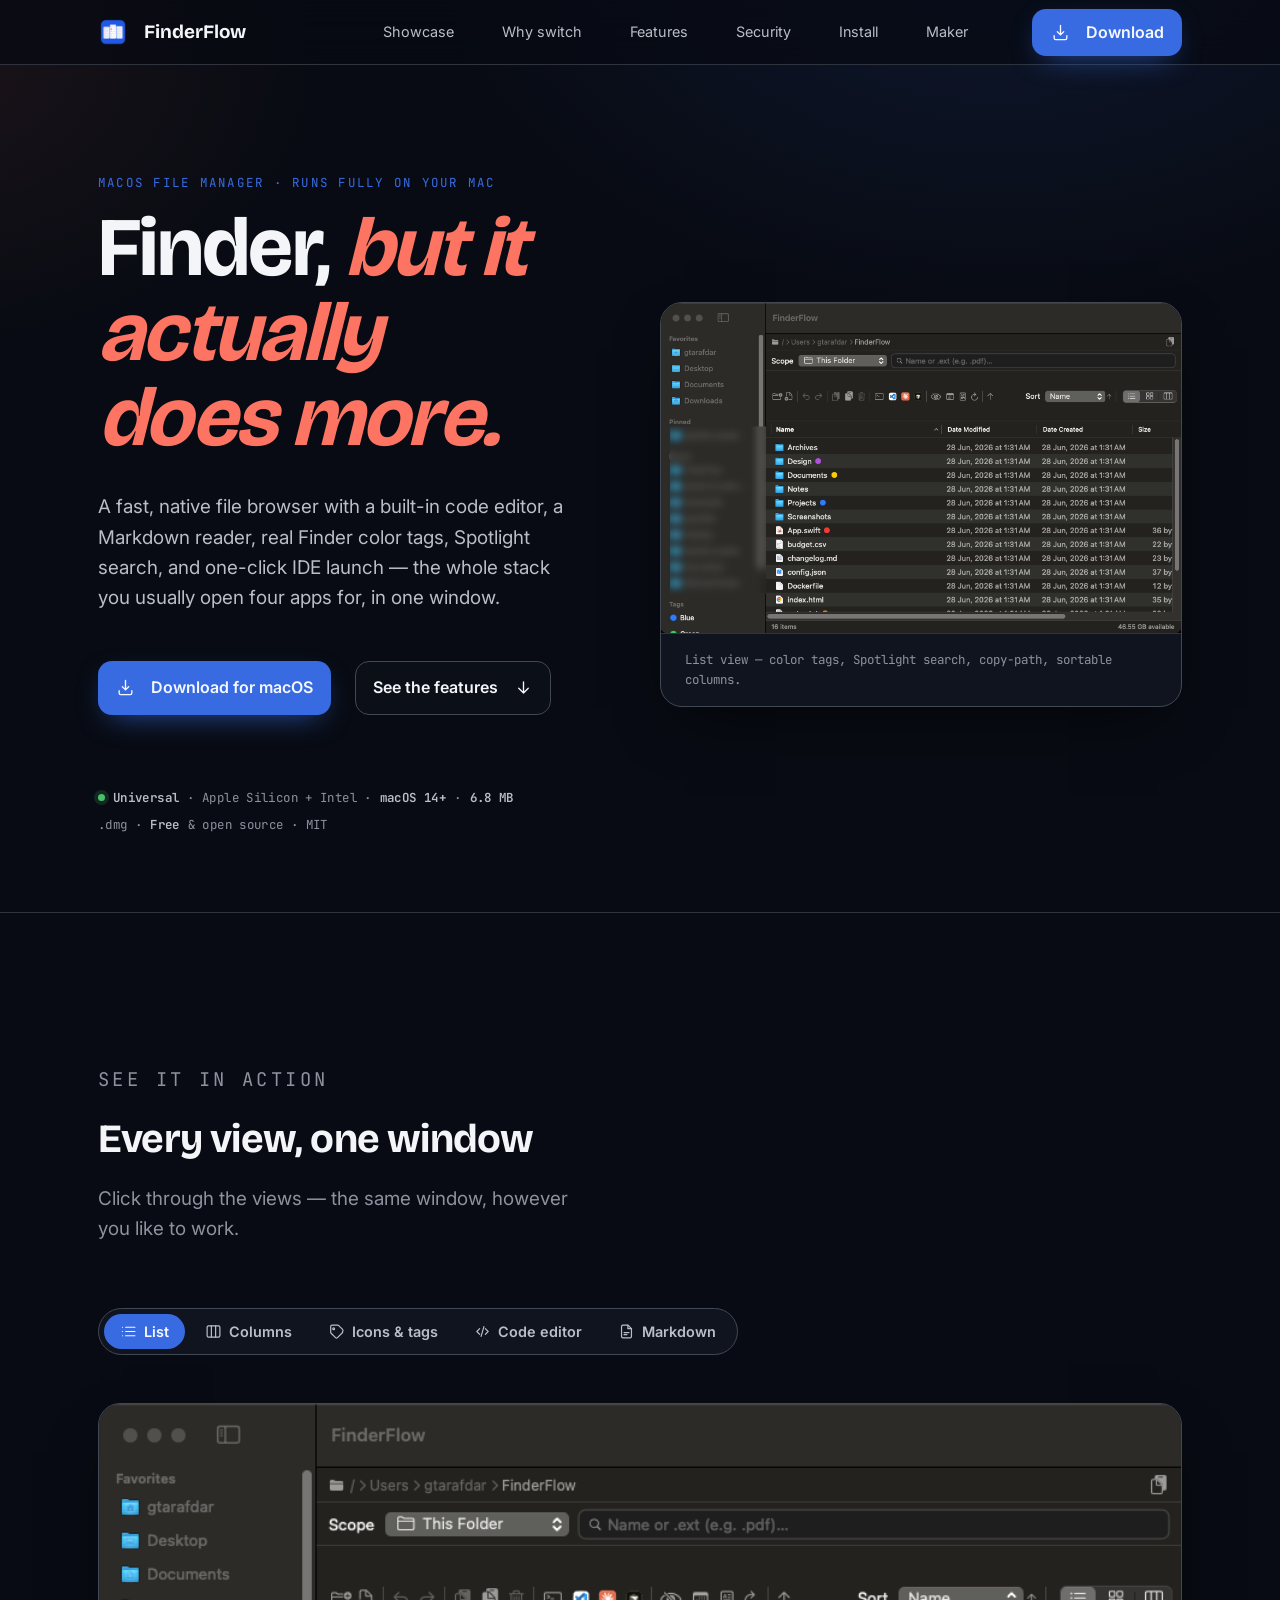
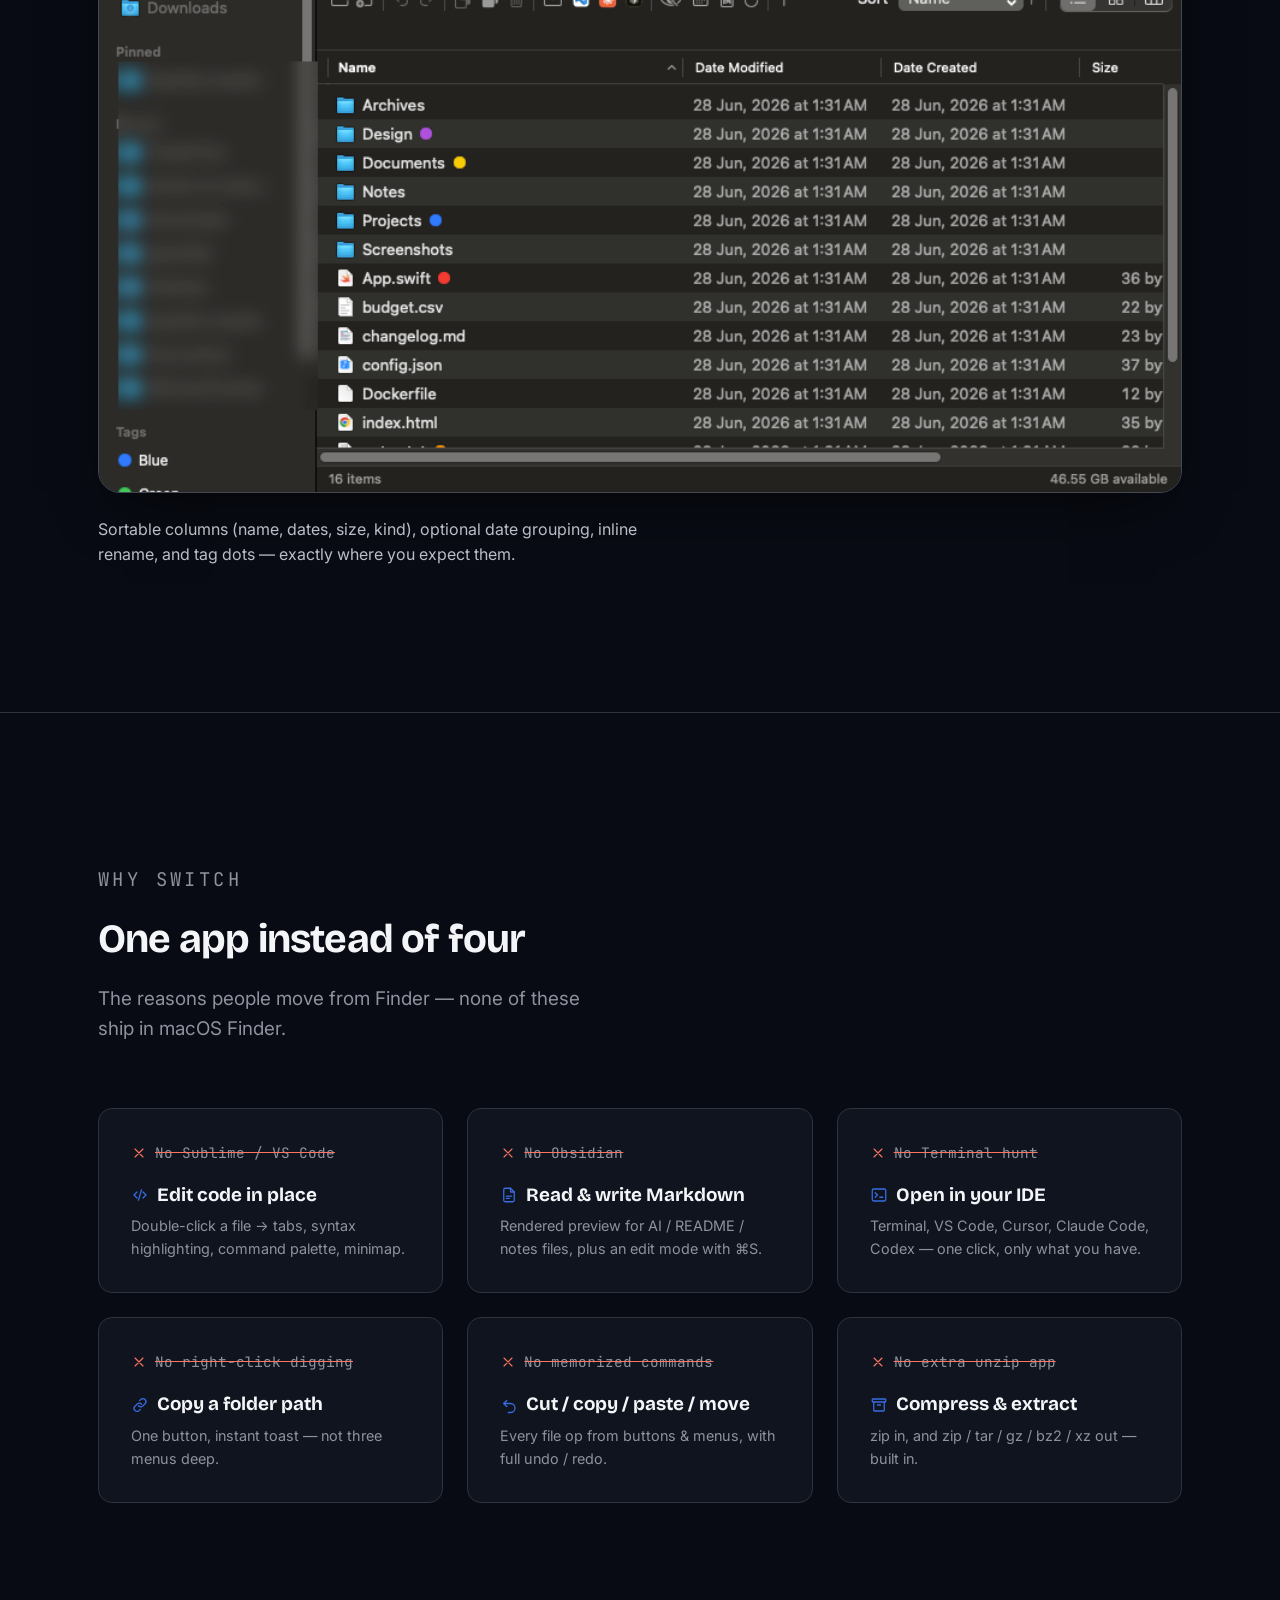
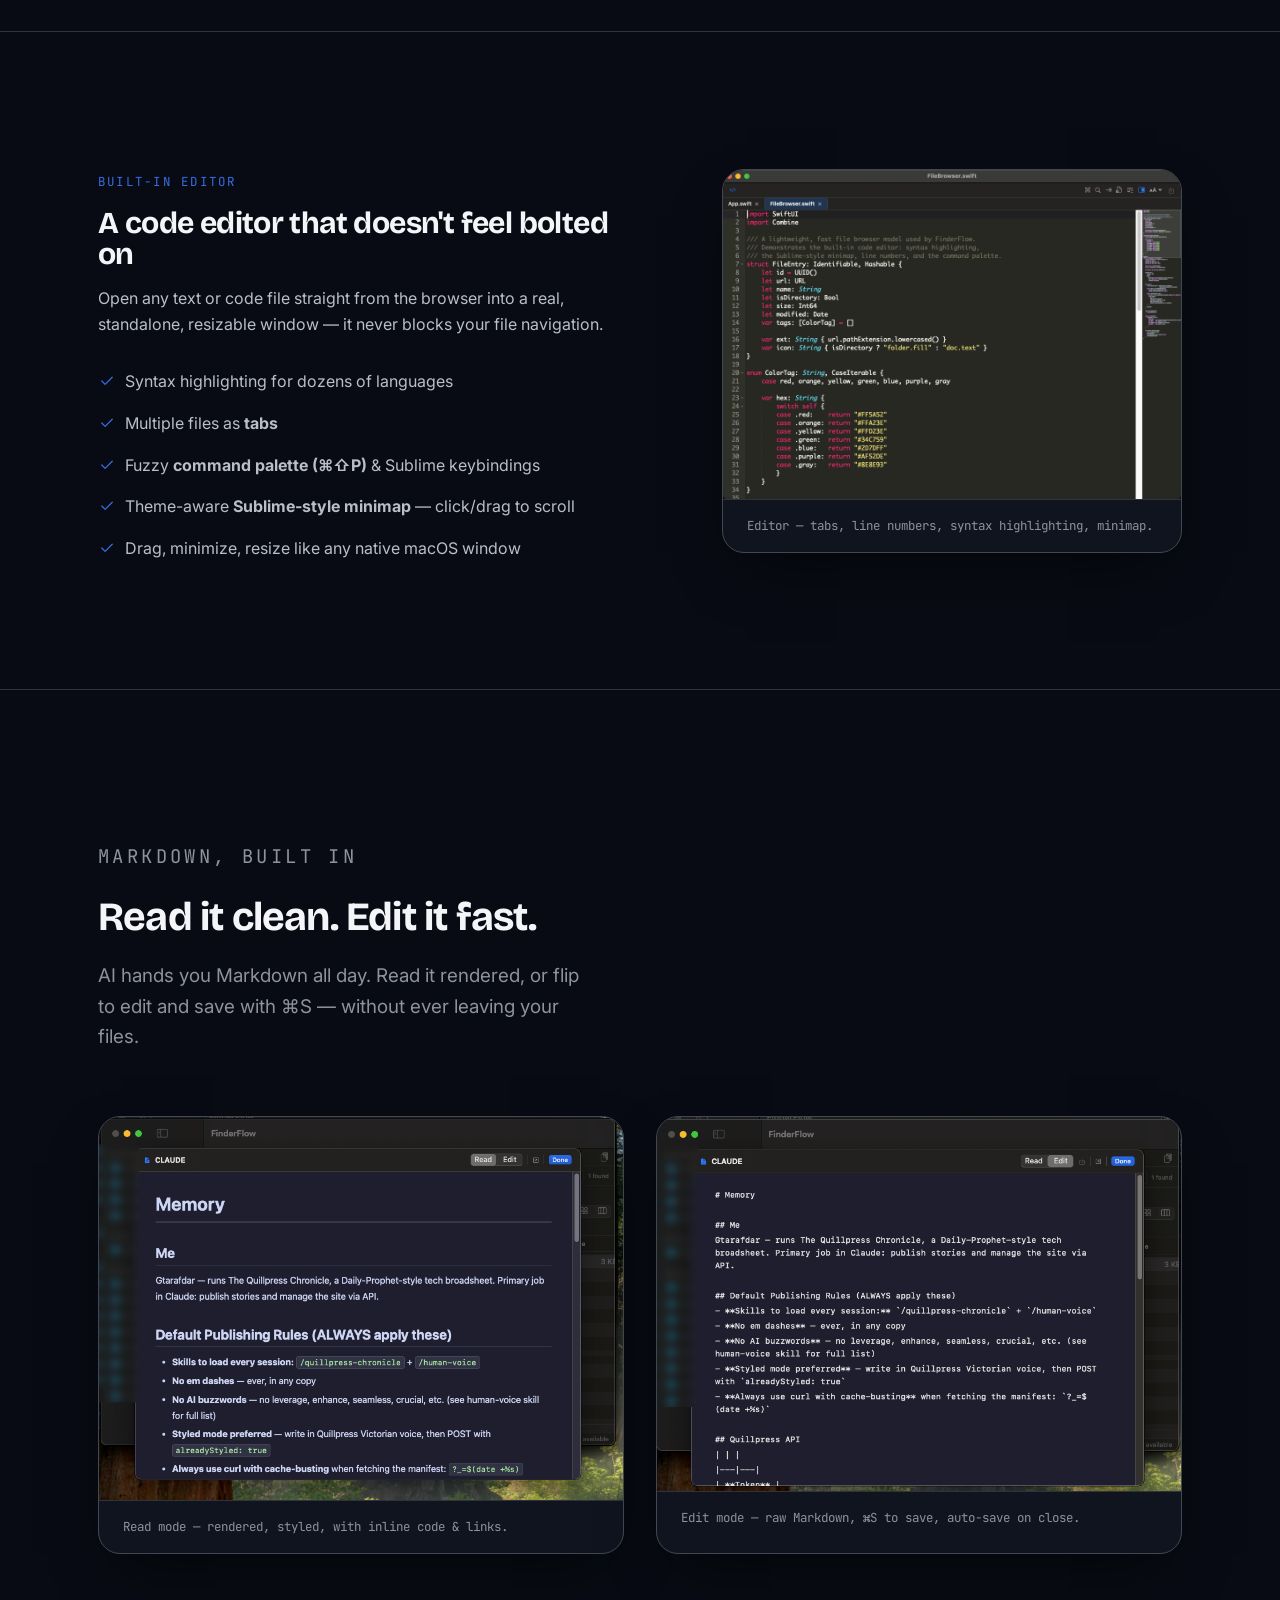
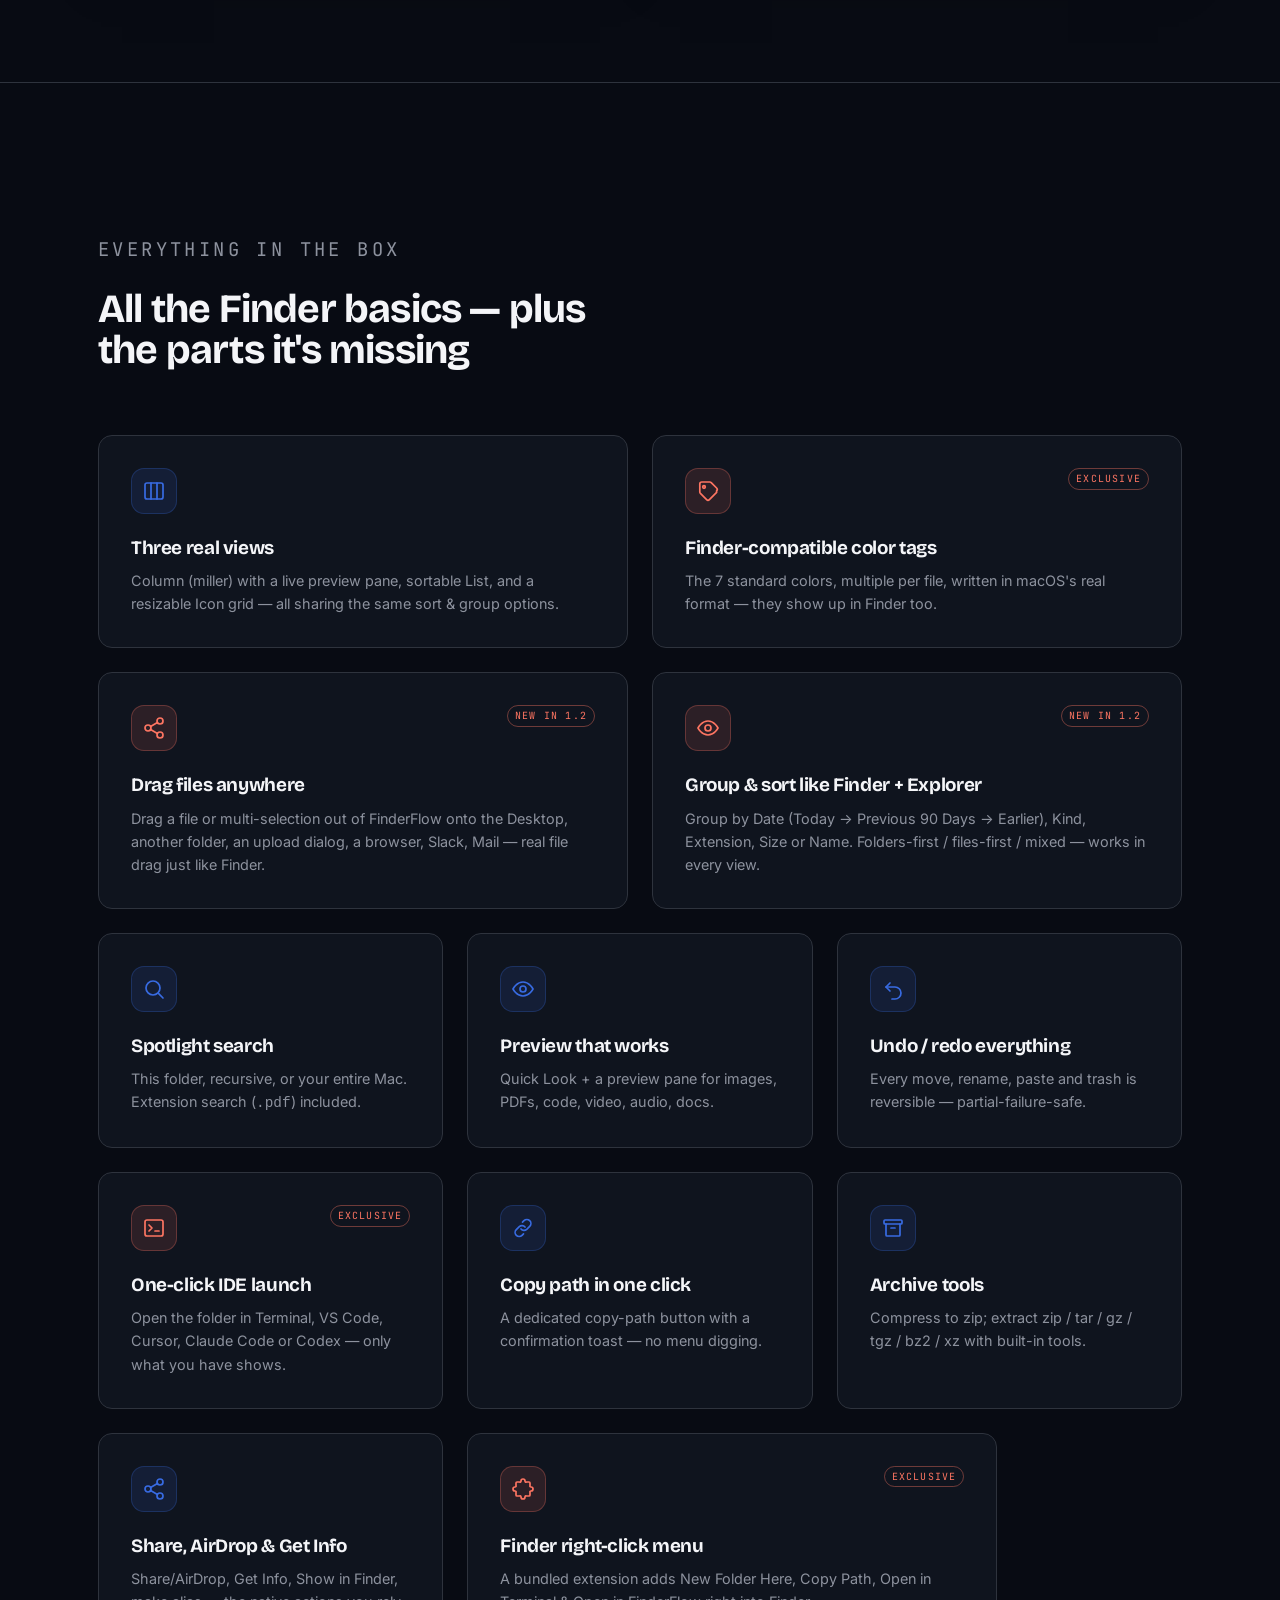
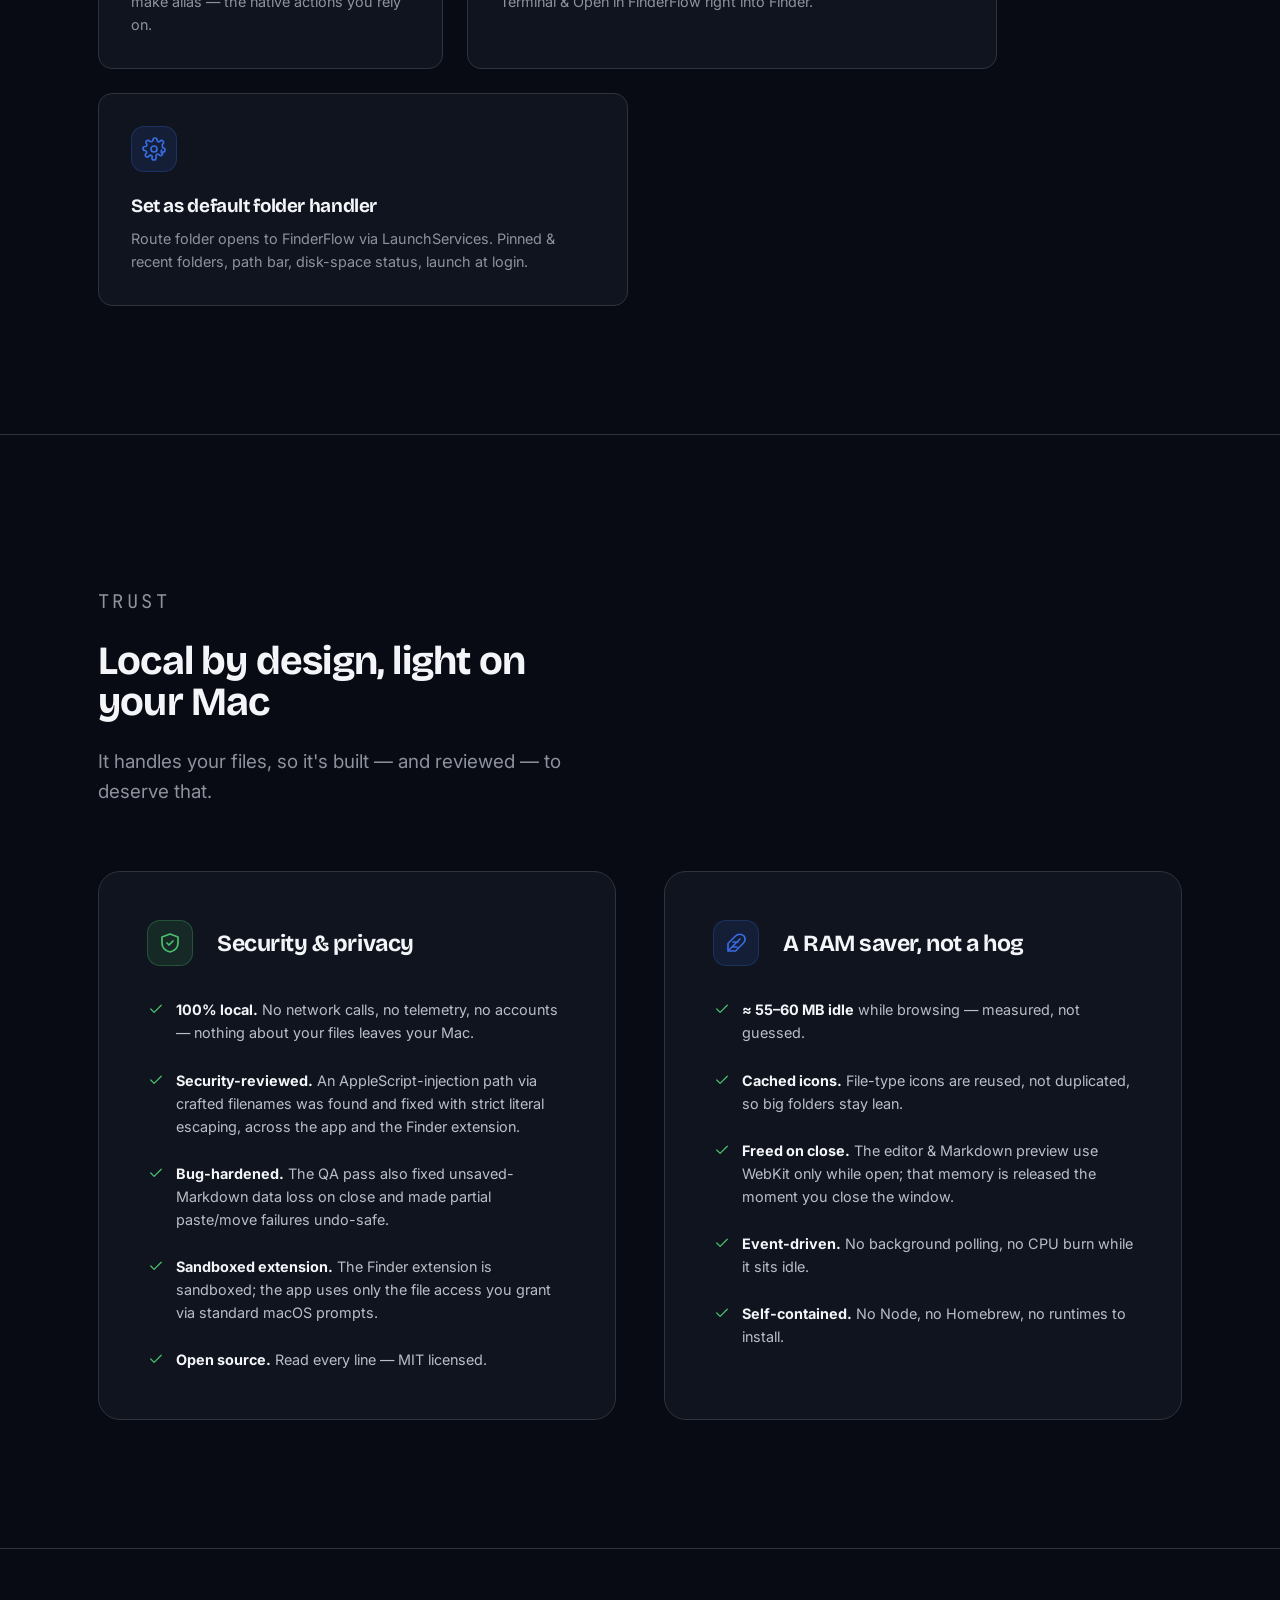
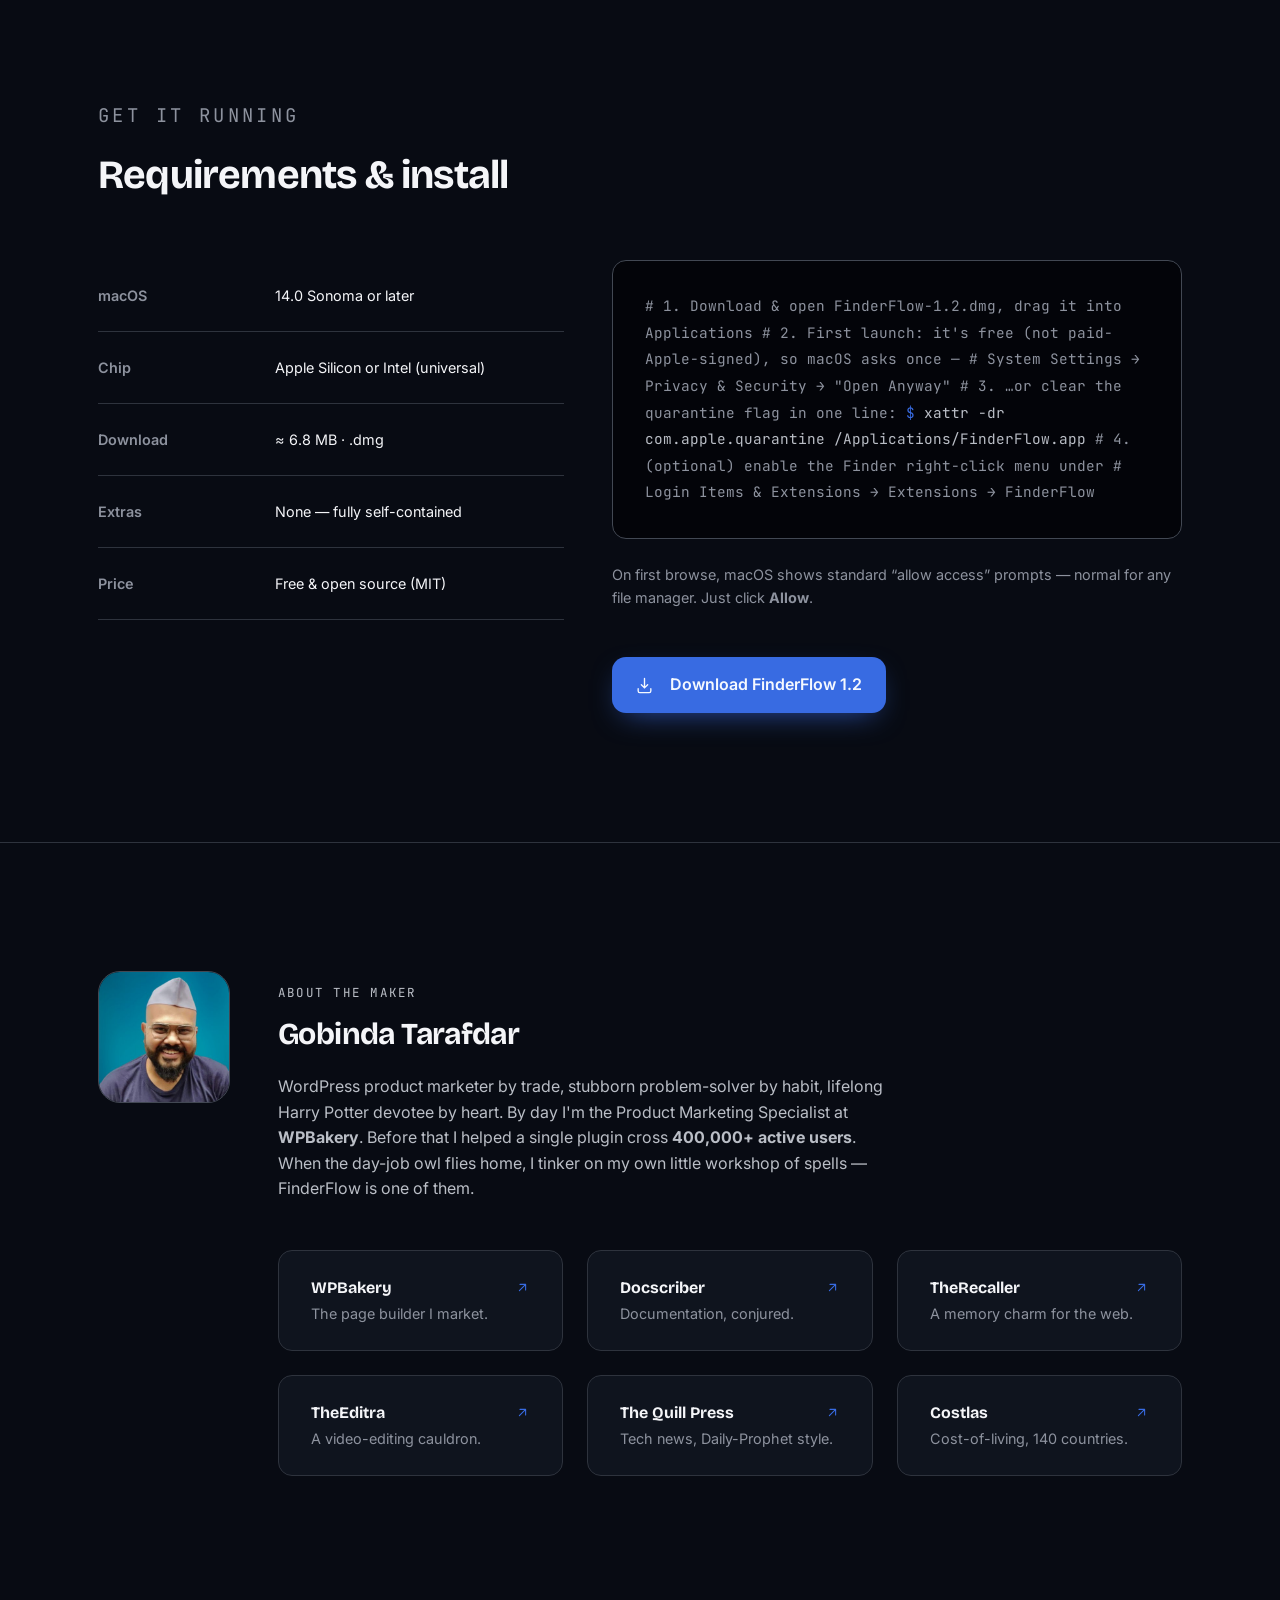
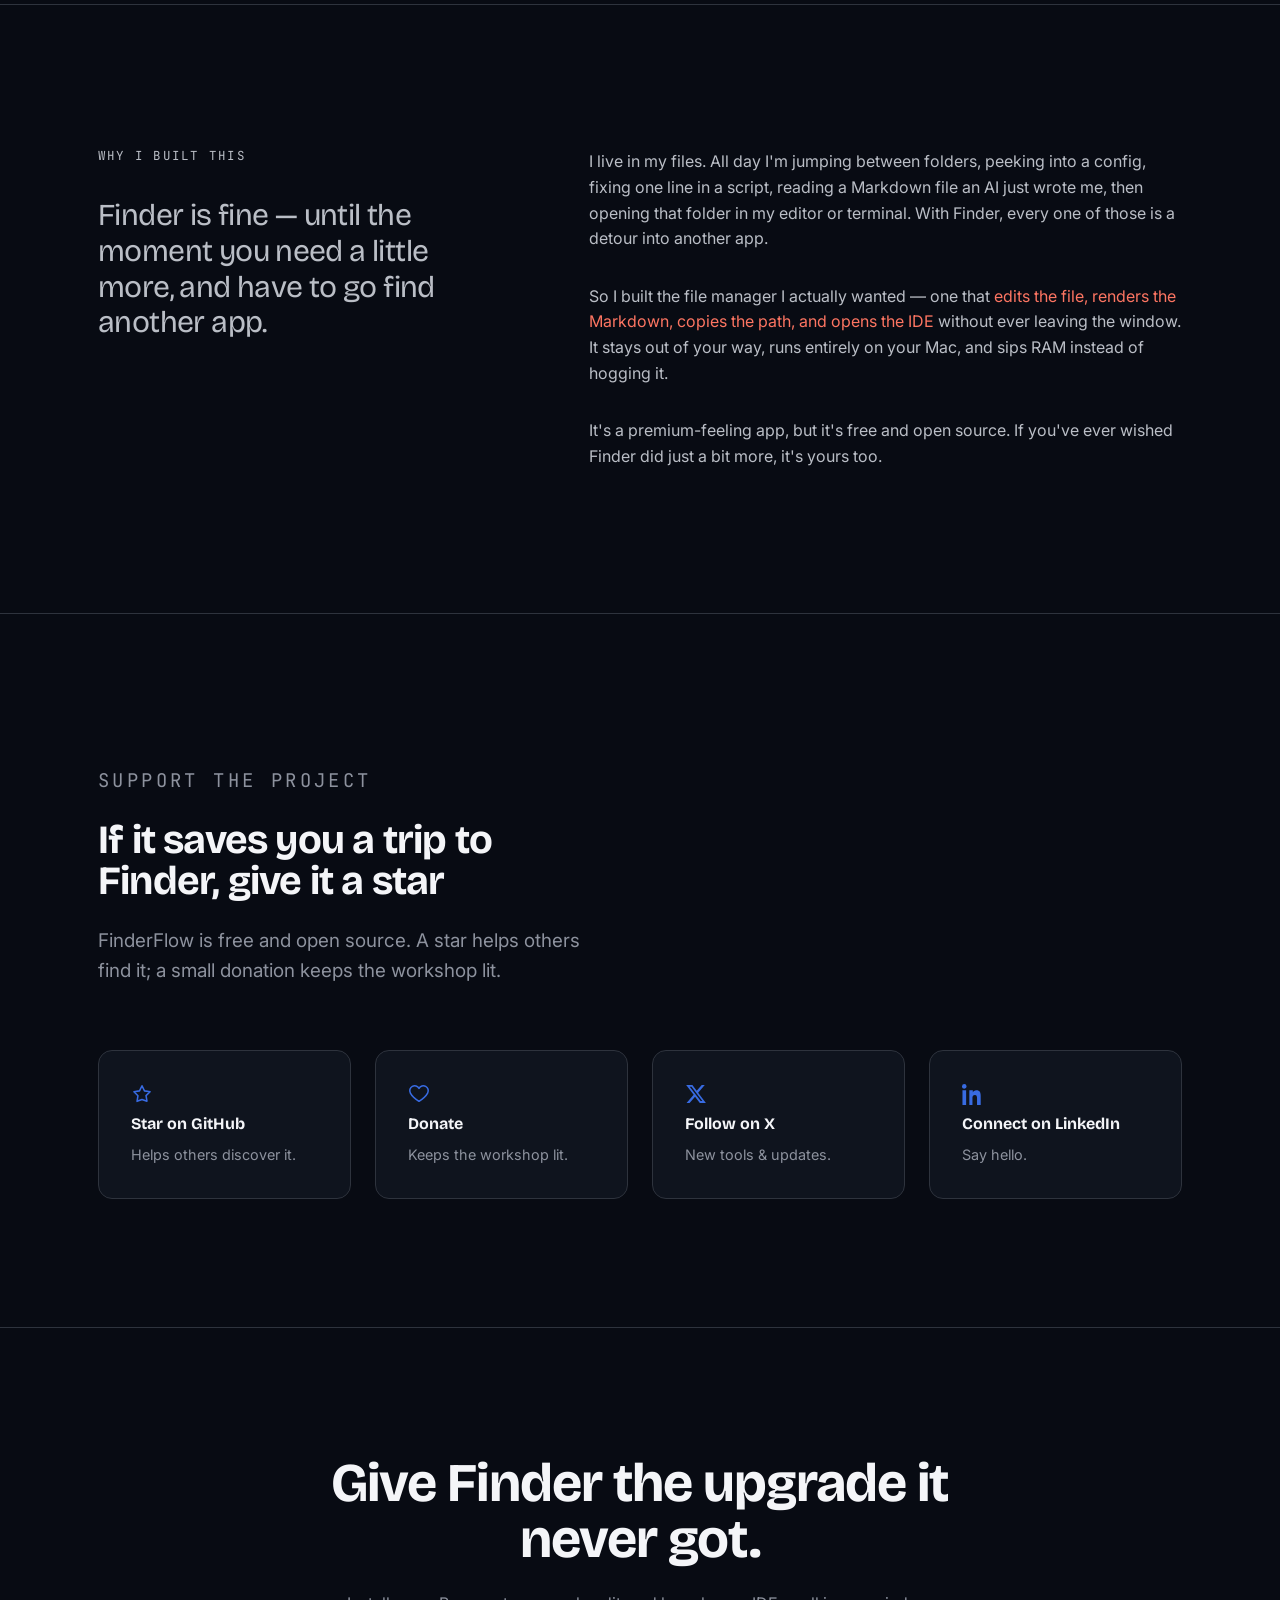
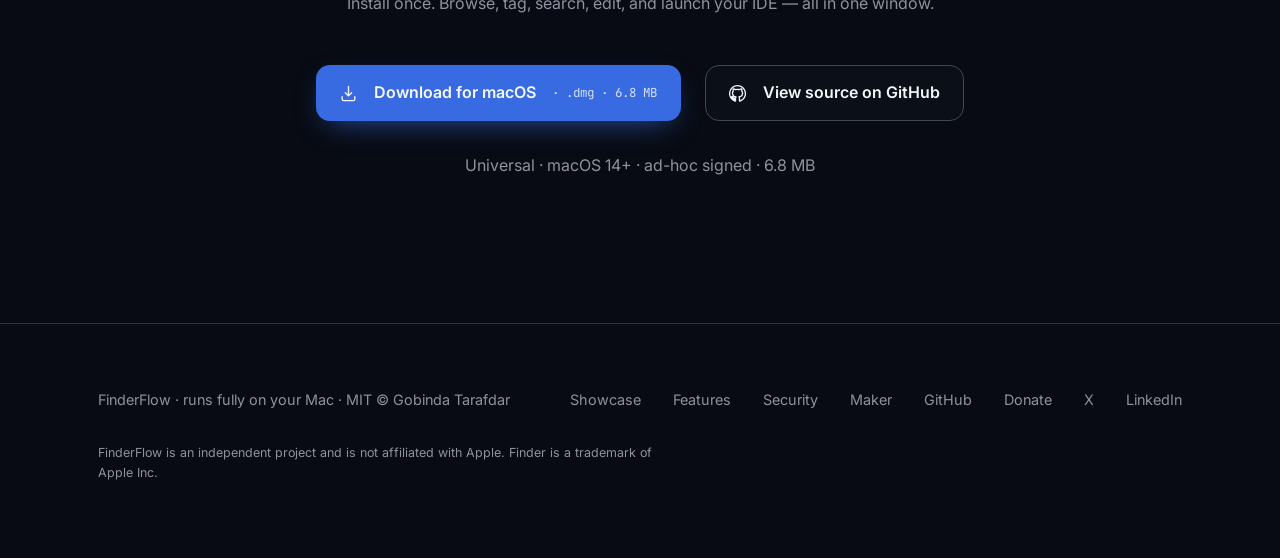
==== commit 73c8f03d: "Add drag-out of files plus Finder-style grouping and folder order - Enable dragging files/folders fr" ====
--- a/docs/index.html
+++ b/docs/index.html
@@ -248,13 +248,25 @@
           <article class="card span-3 reveal">
             <div class="badge"><svg class="icon"><use href="#i-columns"/></svg></div>
             <h3>Three real views</h3>
-            <p>Column (miller) with a live preview pane, sortable List with date grouping, and a resizable Icon grid.</p>
+            <p>Column (miller) with a live preview pane, sortable List, and a resizable Icon grid — all sharing the same sort &amp; group options.</p>
           </article>
           <article class="card span-3 reveal">
             <div class="badge badge--coral"><svg class="icon"><use href="#i-tag"/></svg></div>
             <h3>Finder-compatible color tags</h3>
             <p>The 7 standard colors, multiple per file, written in macOS's real format — they show up in Finder too.</p>
             <span class="new">exclusive</span>
+          </article>
+          <article class="card span-3 reveal">
+            <div class="badge badge--coral"><svg class="icon"><use href="#i-share"/></svg></div>
+            <h3>Drag files anywhere</h3>
+            <p>Drag a file or multi-selection out of FinderFlow onto the Desktop, another folder, an upload dialog, a browser, Slack, Mail — real file drag just like Finder.</p>
+            <span class="new">new in 1.2</span>
+          </article>
+          <article class="card span-3 reveal">
+            <div class="badge badge--coral"><svg class="icon"><use href="#i-eye"/></svg></div>
+            <h3>Group &amp; sort like Finder + Explorer</h3>
+            <p>Group by Date (Today → Previous 90 Days → Earlier), Kind, Extension, Size or Name. Folders-first / files-first / mixed — works in every view.</p>
+            <span class="new">new in 1.2</span>
           </article>
           <article class="card span-2 reveal">
             <div class="badge"><svg class="icon"><use href="#i-search"/></svg></div>
@@ -359,7 +371,7 @@
           </table>
           <div>
             <div class="terminal" aria-label="Install steps">
-<span class="c"># 1. Download &amp; open FinderFlow-1.0.dmg, drag it into Applications</span>
+<span class="c"># 1. Download &amp; open FinderFlow-1.2.dmg, drag it into Applications</span>
 <span class="c"># 2. First launch: it's free (not paid-Apple-signed), so macOS asks once —</span>
 <span class="c">#    System Settings → Privacy &amp; Security → "Open Anyway"</span>
 <span class="c"># 3. …or clear the quarantine flag in one line:</span>
@@ -371,7 +383,7 @@
               On first browse, macOS shows standard “allow access” prompts — normal for any file manager. Just click <strong>Allow</strong>.
             </p>
             <div class="hero__cta">
-              <a class="btn btn--primary" href="https://github.com/Gtarafdar/FinderFlow/releases/latest"><svg class="icon"><use href="#i-download"/></svg> Download FinderFlow 1.0</a>
+              <a class="btn btn--primary" href="https://github.com/Gtarafdar/FinderFlow/releases/latest"><svg class="icon"><use href="#i-download"/></svg> Download FinderFlow 1.2</a>
             </div>
           </div>
         </div>
--- a/docs/styles.css
+++ b/docs/styles.css
@@ -125,7 +125,7 @@
 
 /* hero spec line (replaces chip clutter) */
 .hero__facts {
-  margin-top: var(--space-32);
+  margin-top: 4.5rem; /* generous breathing room below the CTAs */
   display: flex; align-items: center; flex-wrap: wrap; gap: 6px 8px;
   font-family: var(--font-mono); font-size: var(--text-xs);
   letter-spacing: 0.03em; color: var(--color-muted); line-height: 1.7;
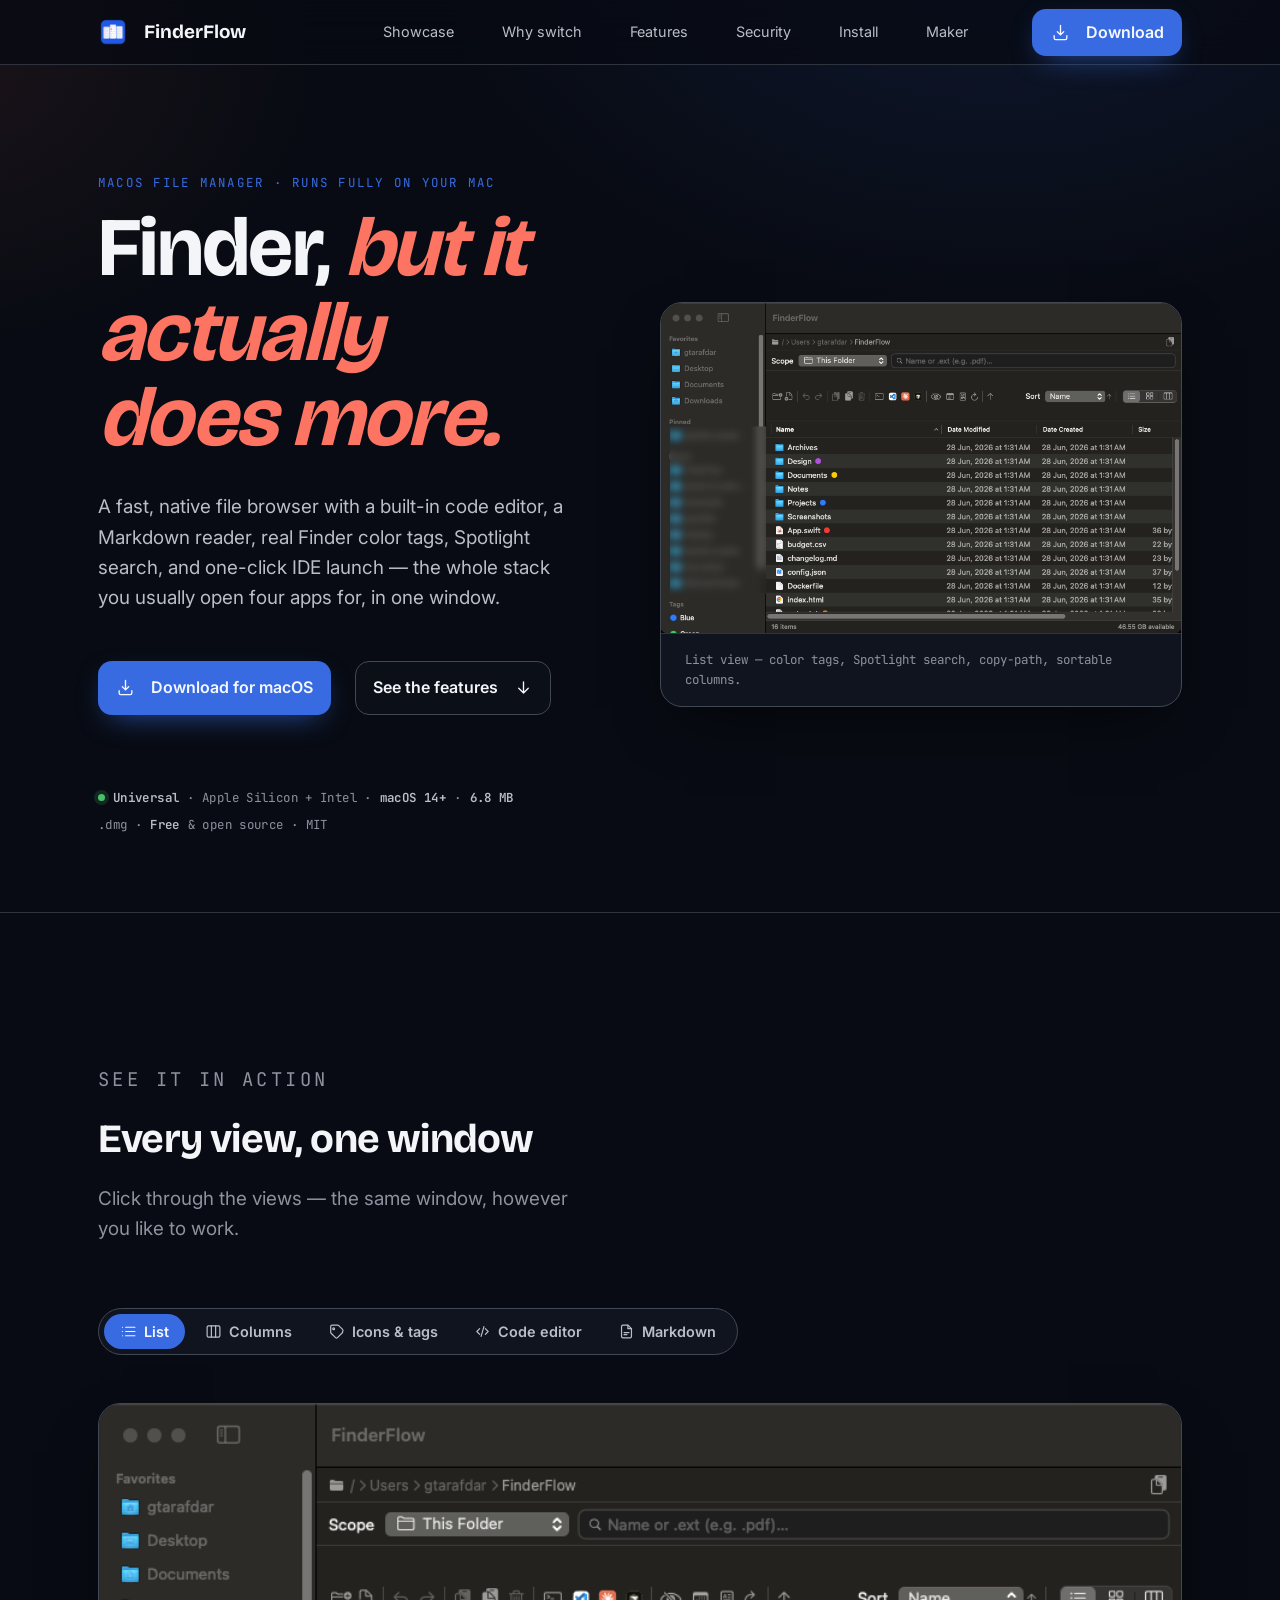
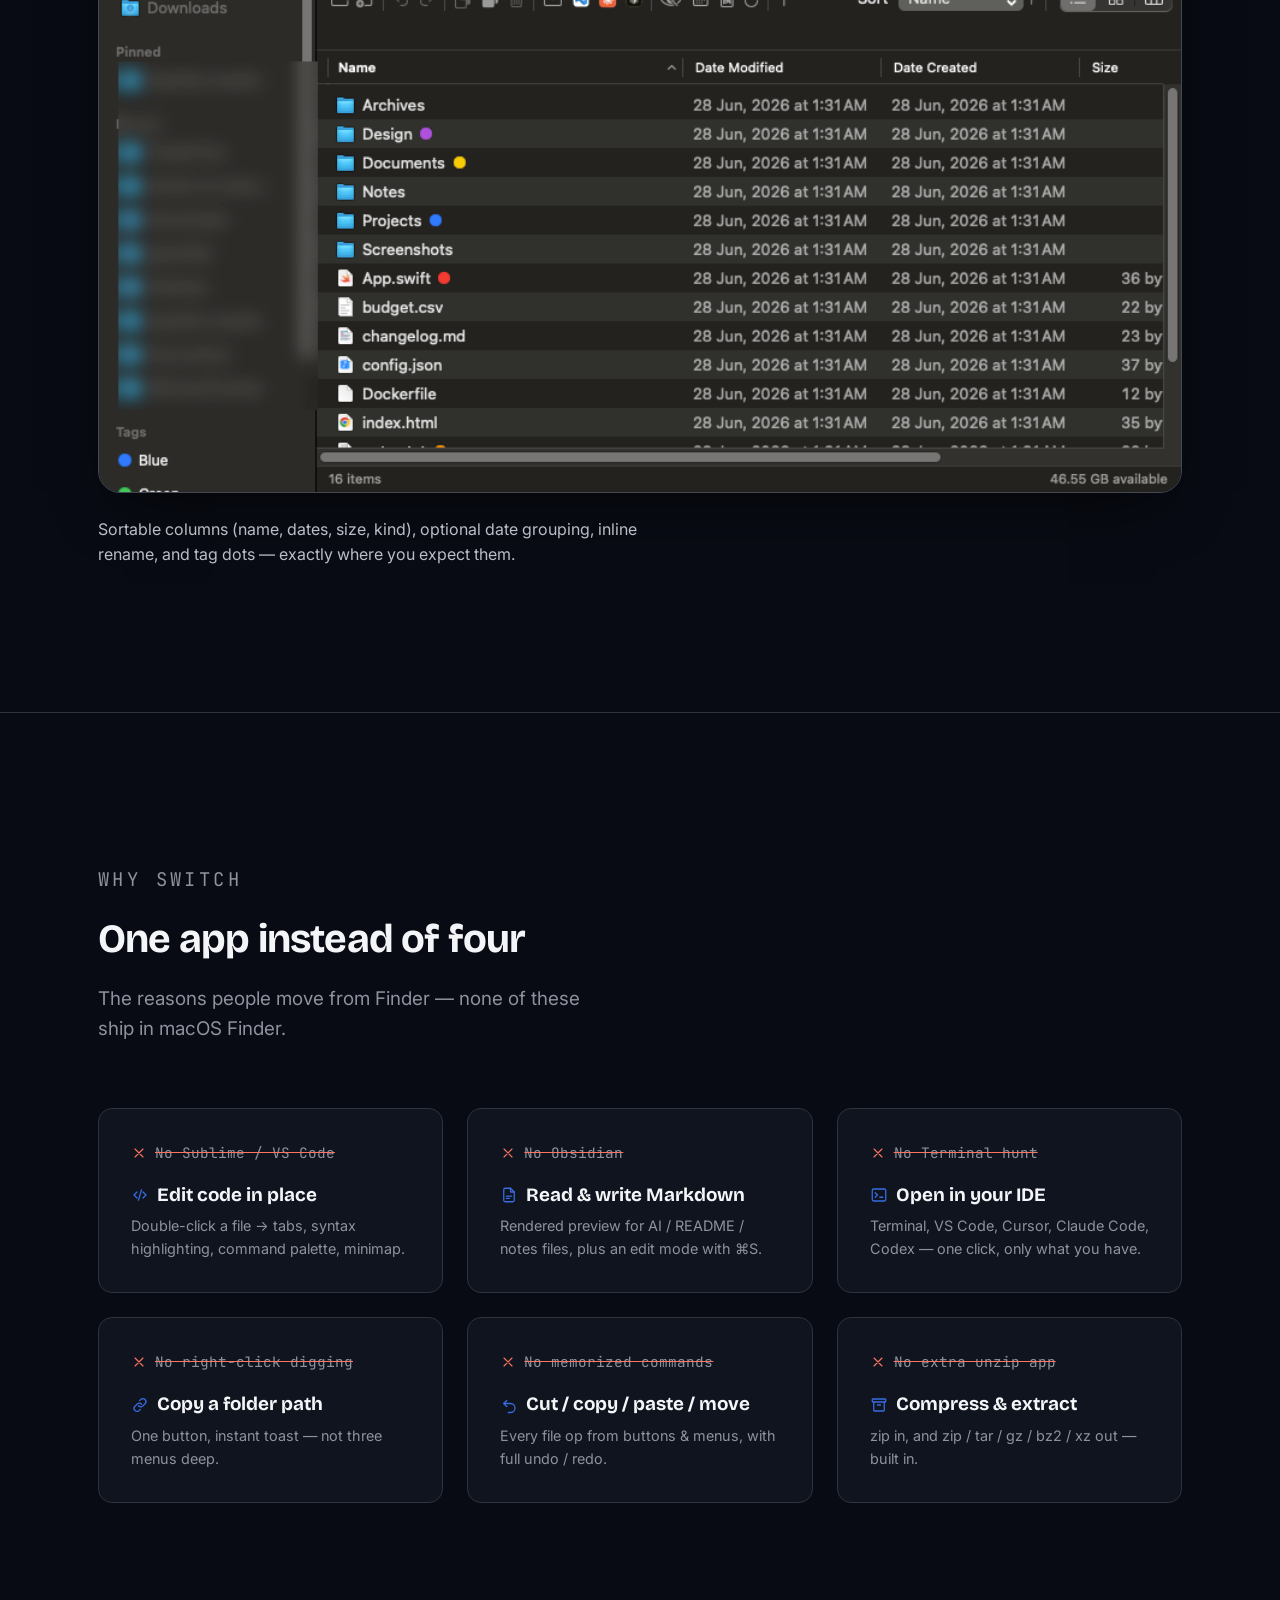
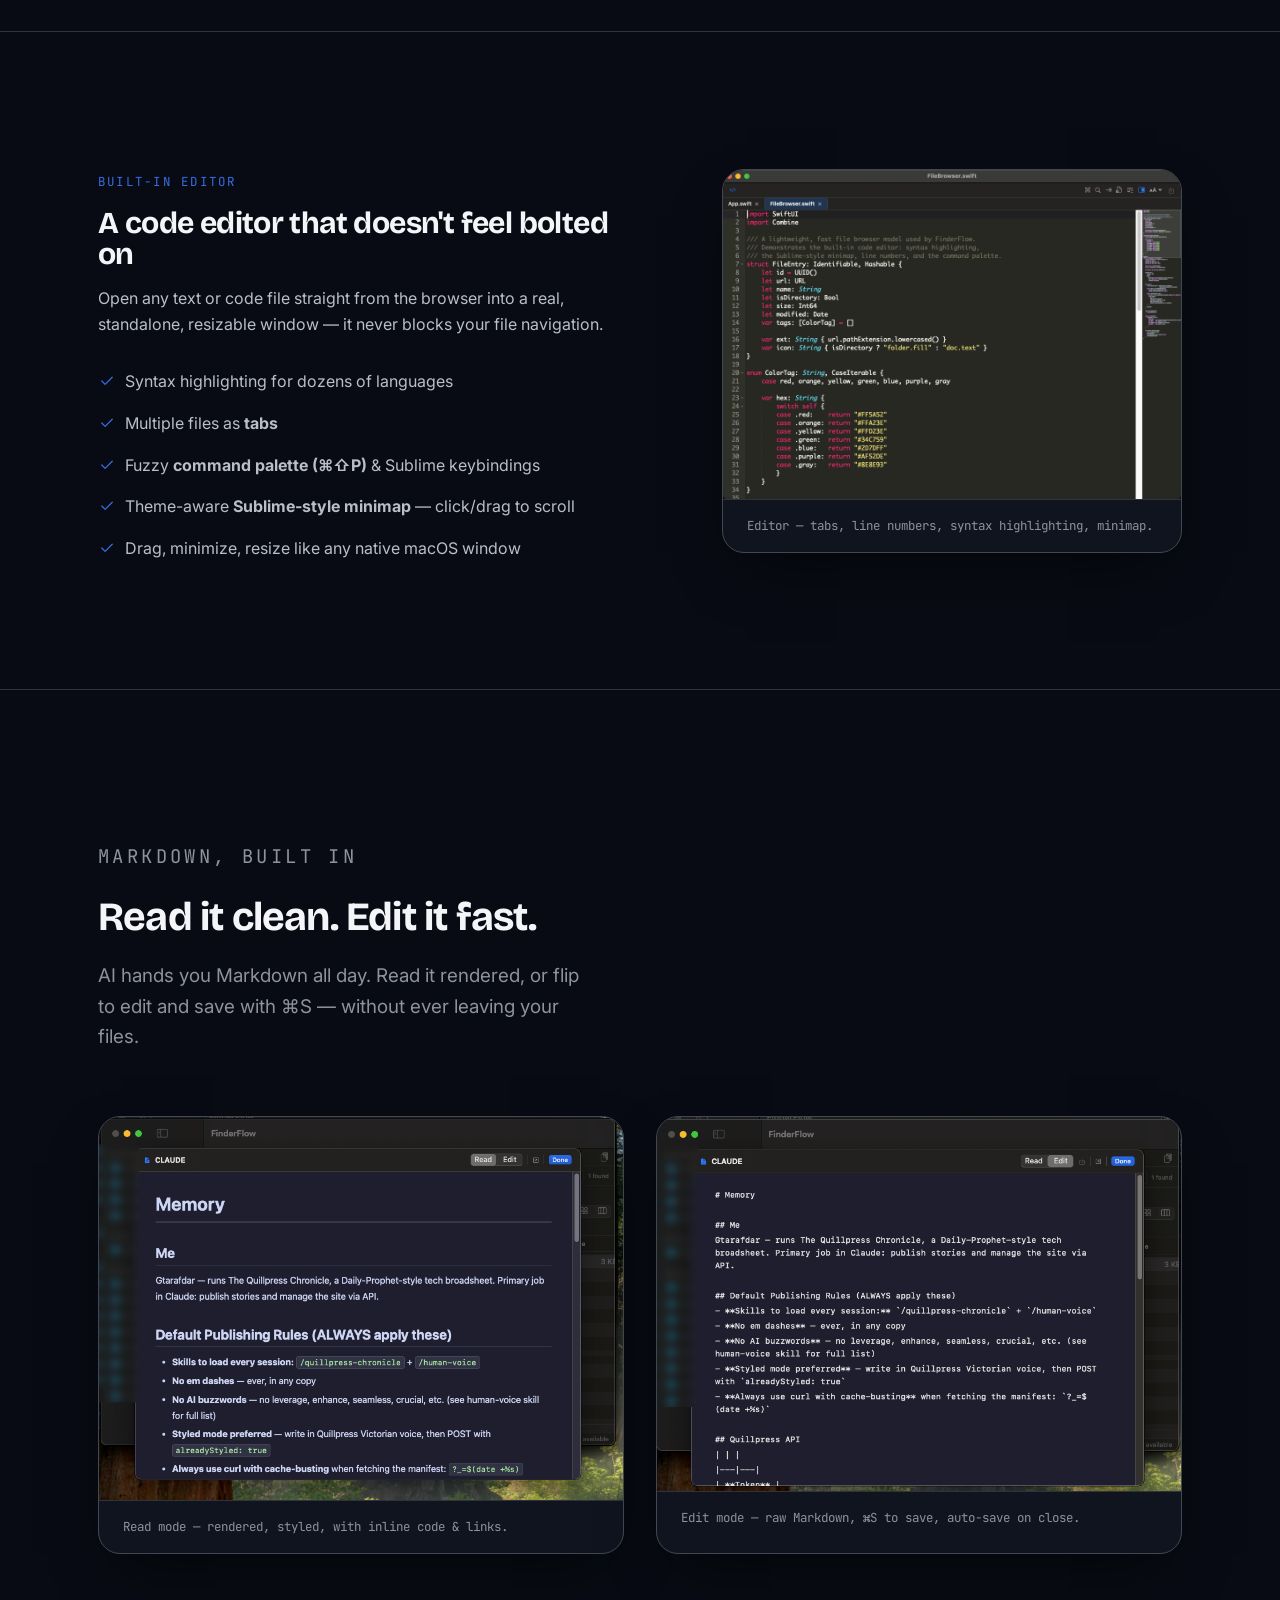
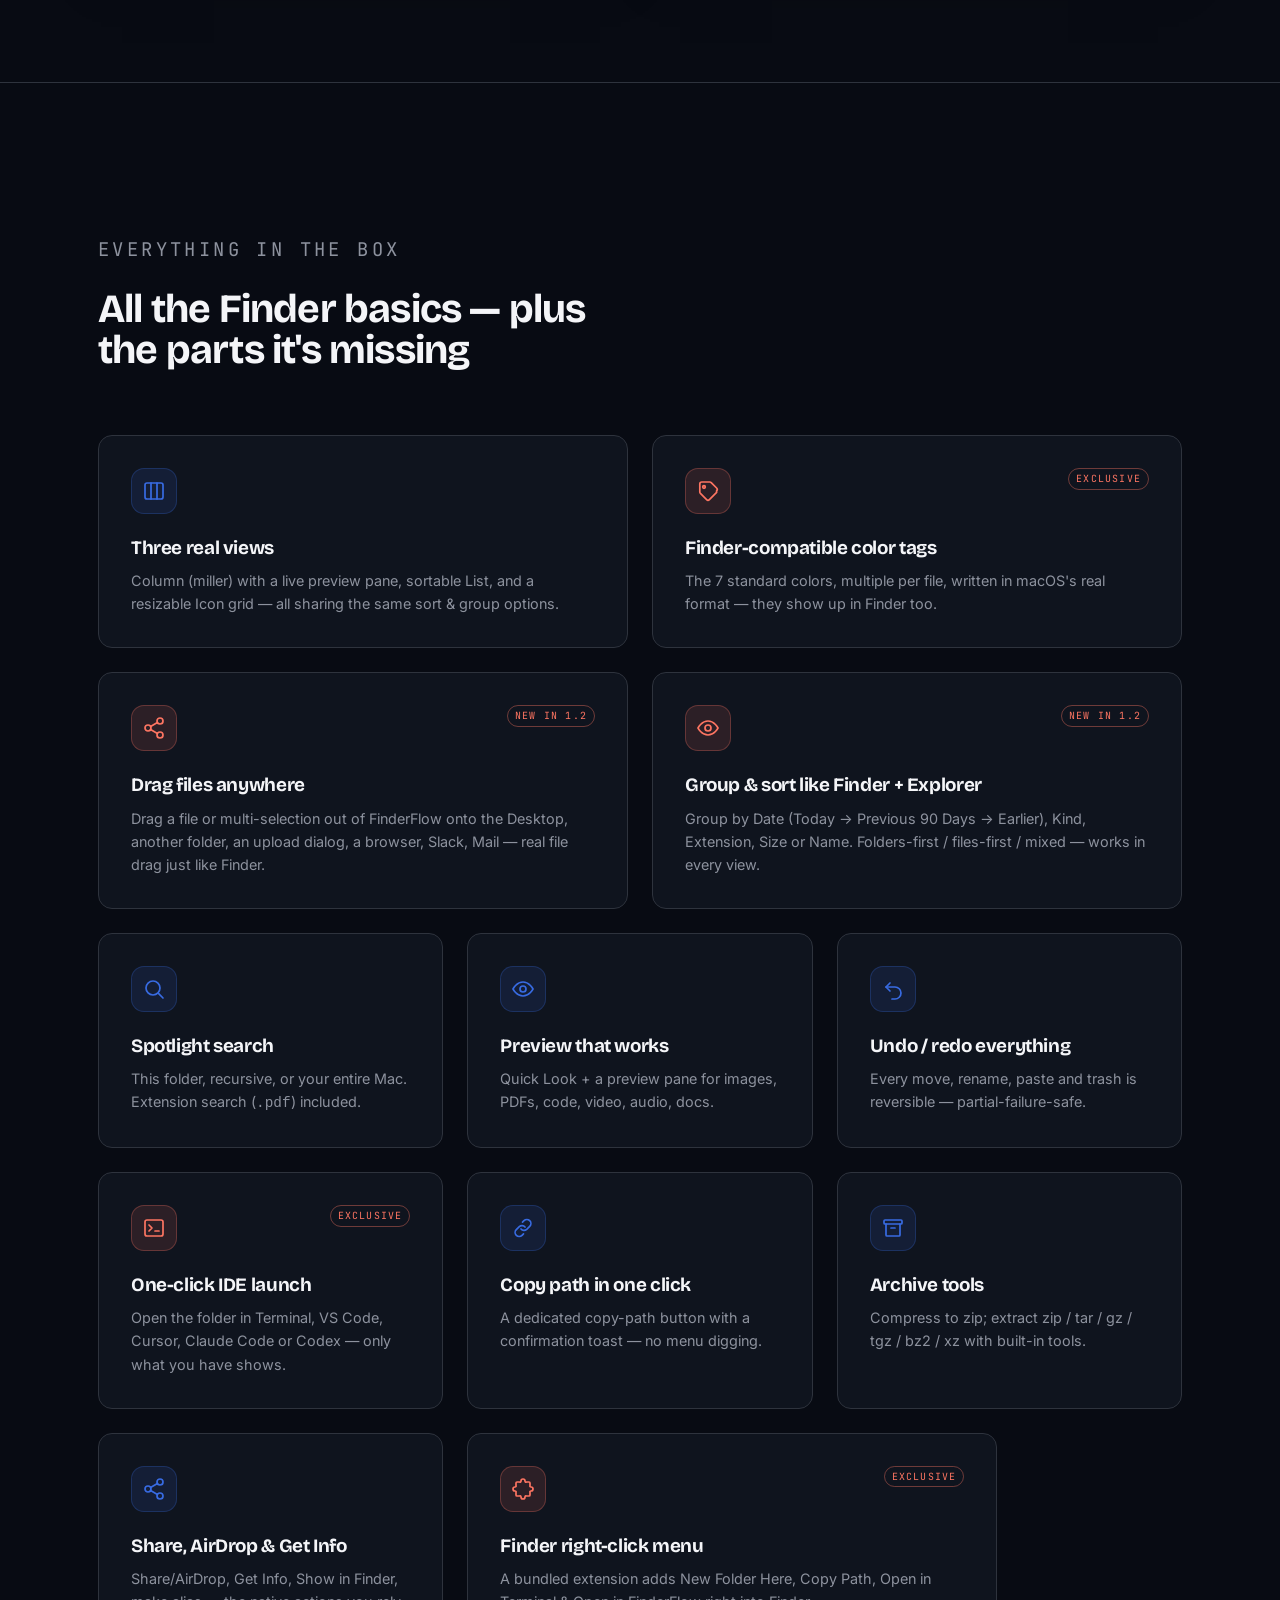
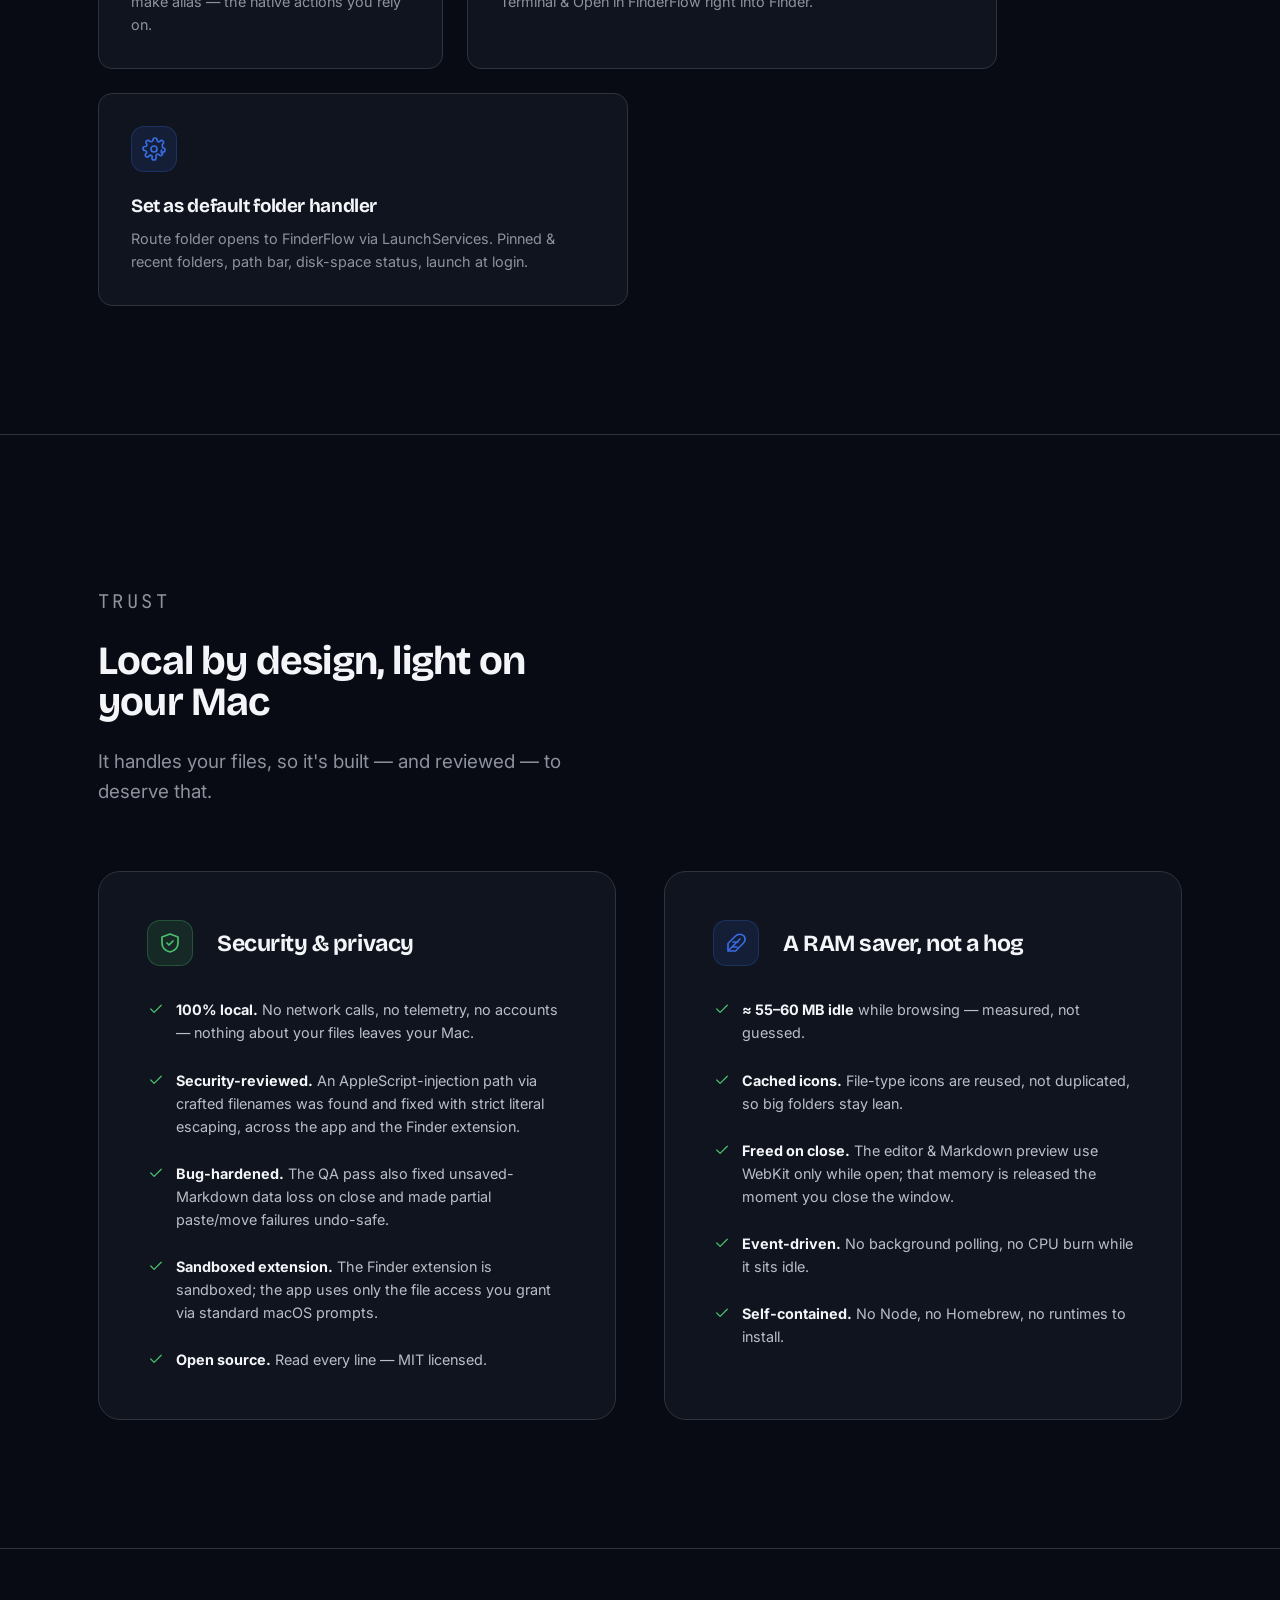
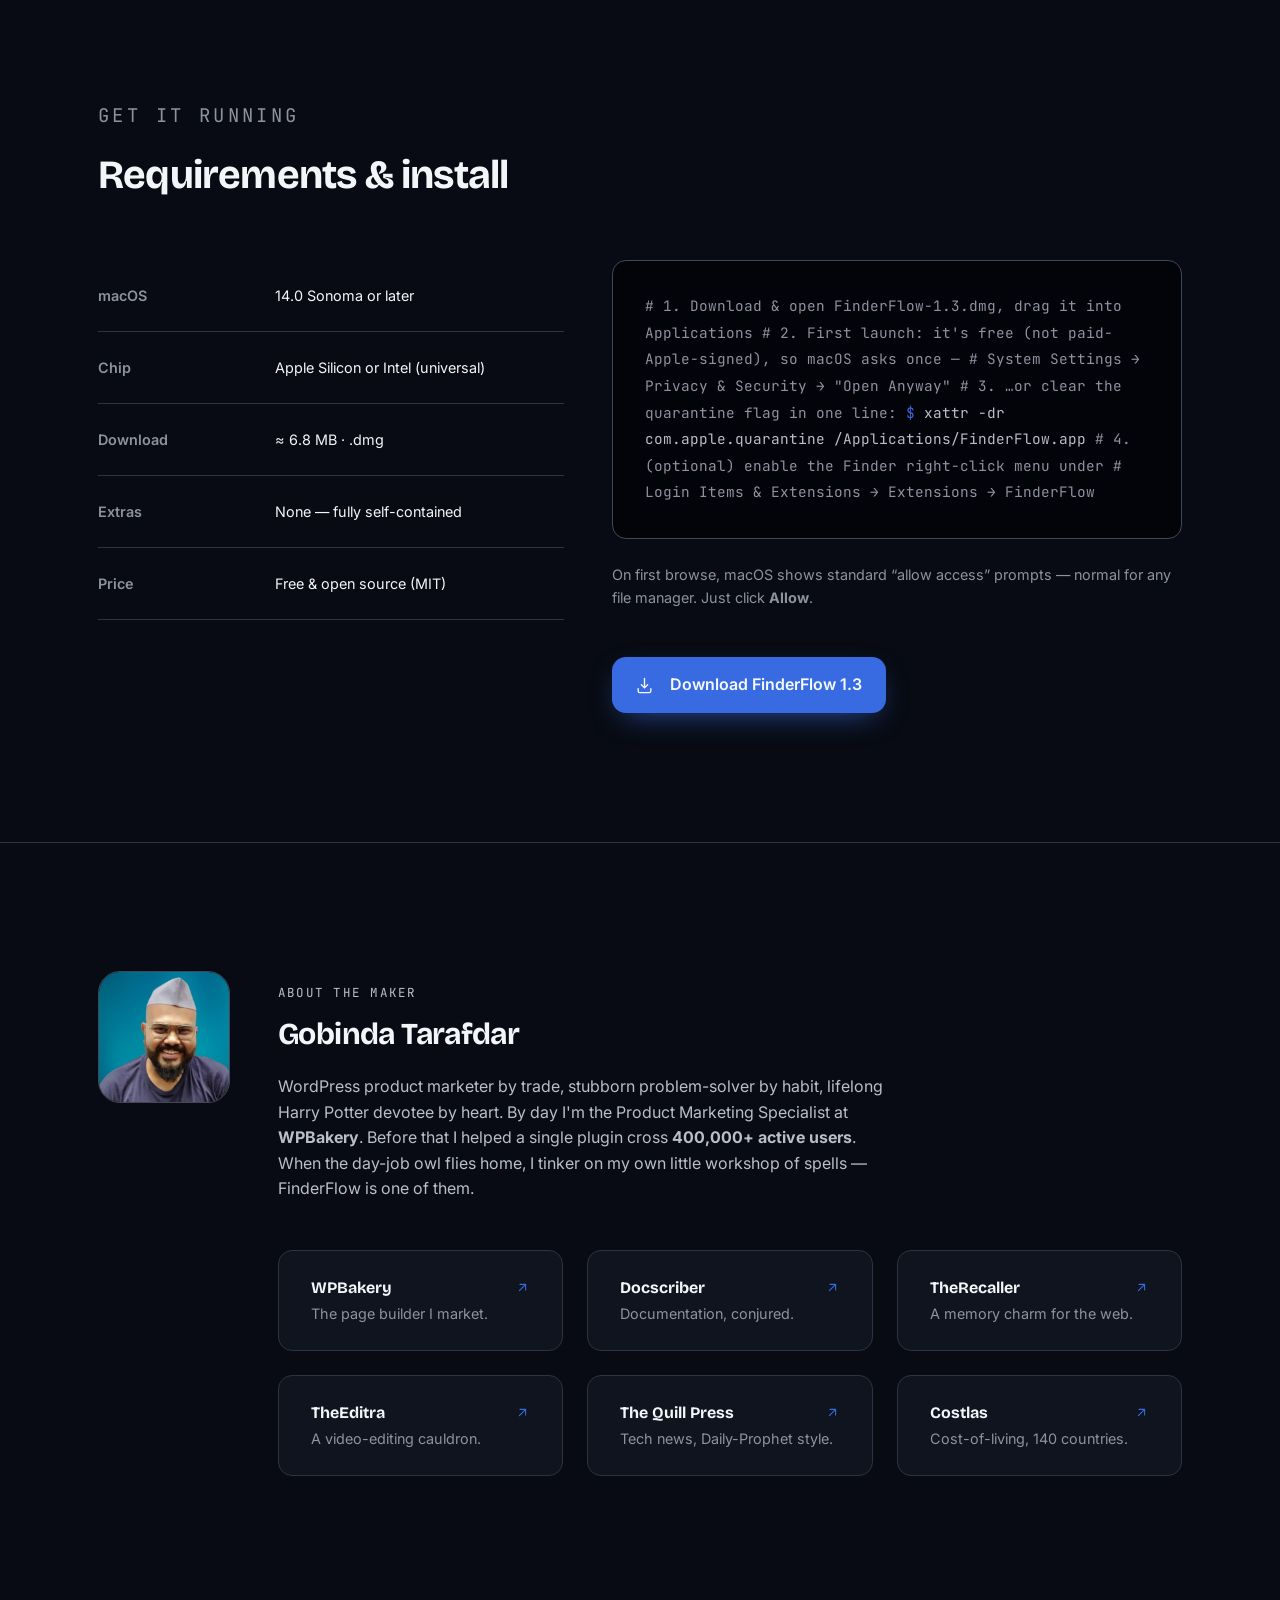
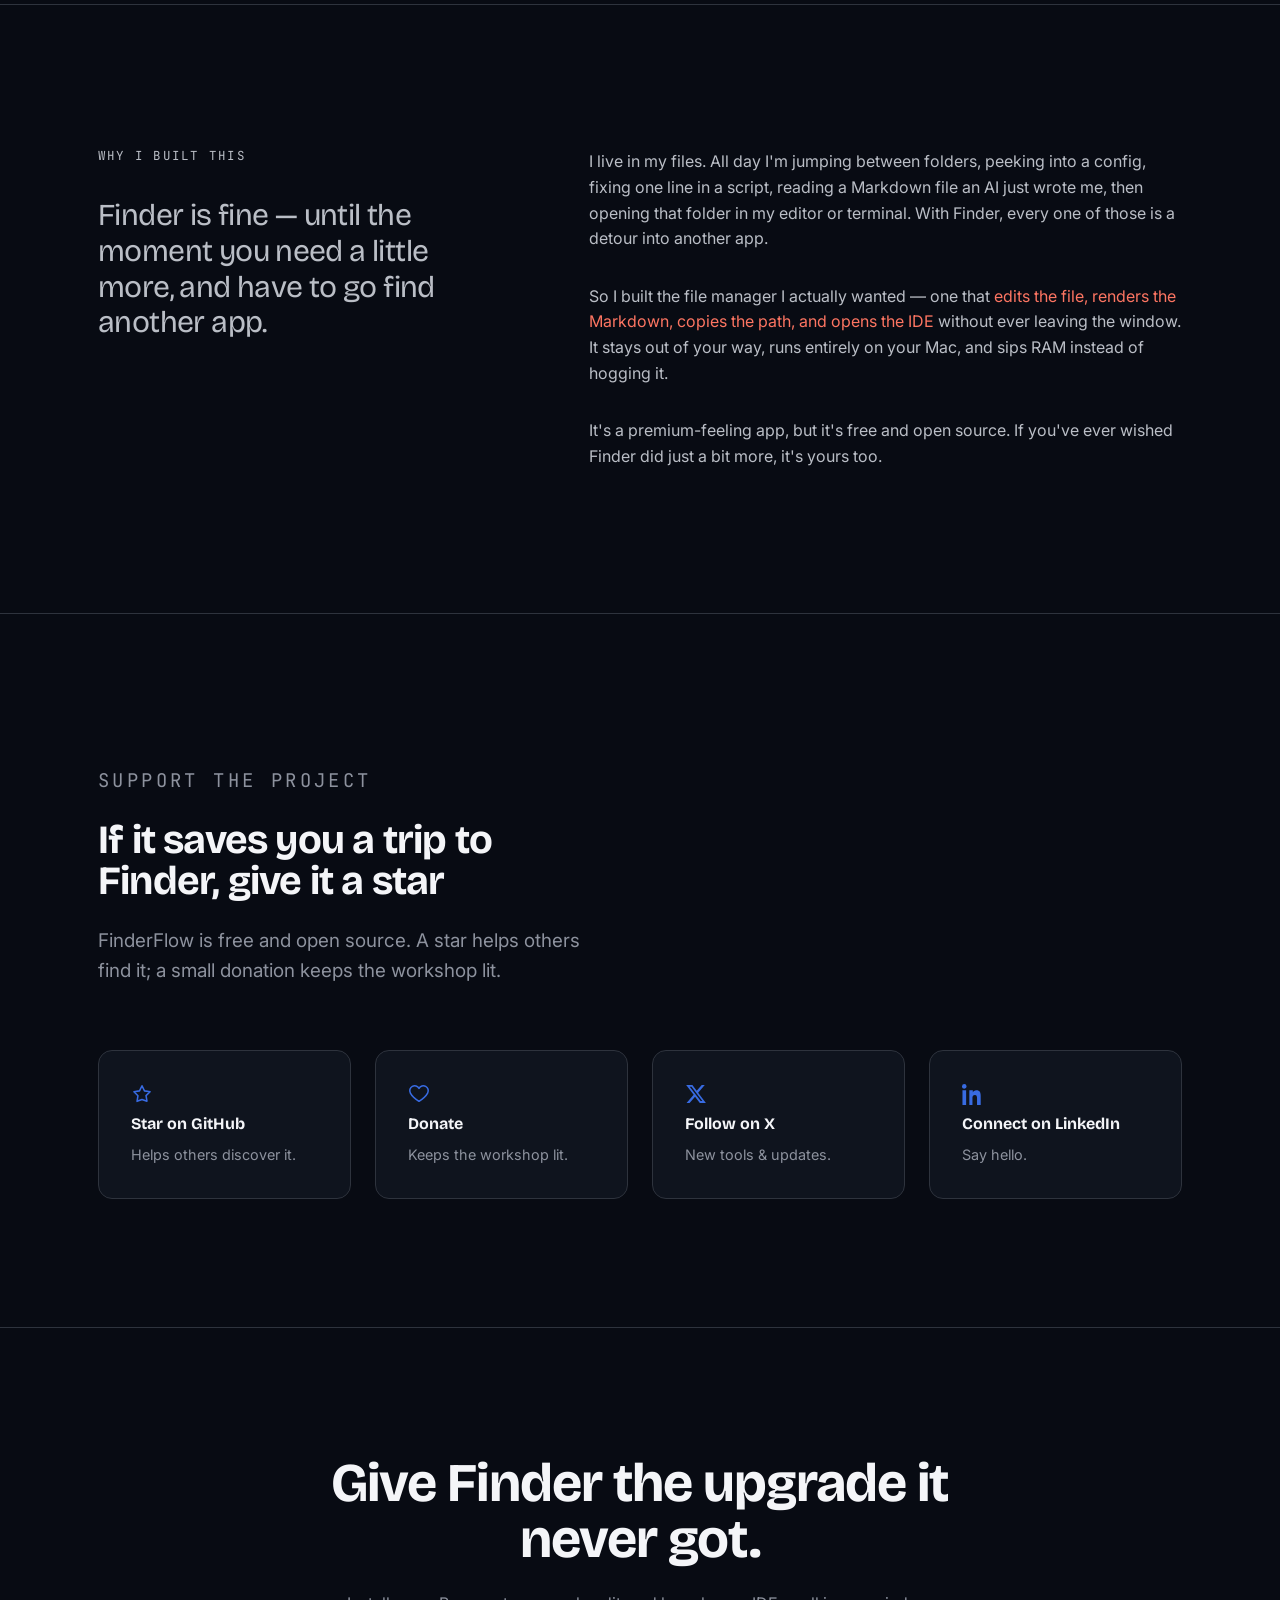
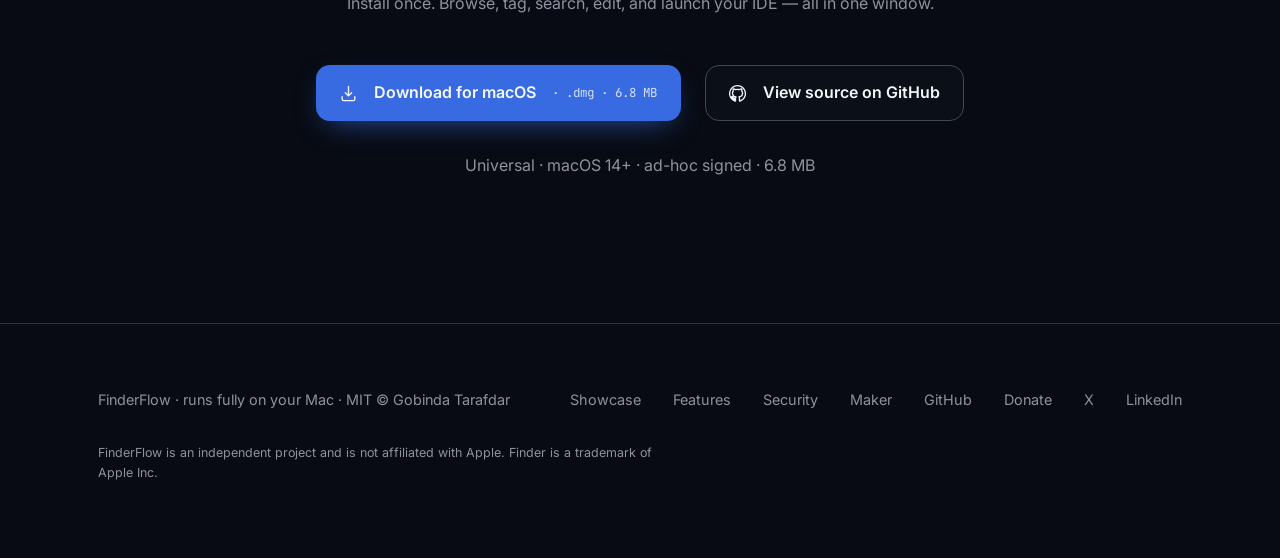
==== commit 8c7e3e96: "Fix .app launch on double-click and speed up folder browsing - Treat application bundles and opaque " ====
--- a/docs/index.html
+++ b/docs/index.html
@@ -371,7 +371,7 @@
           </table>
           <div>
             <div class="terminal" aria-label="Install steps">
-<span class="c"># 1. Download &amp; open FinderFlow-1.2.dmg, drag it into Applications</span>
+<span class="c"># 1. Download &amp; open FinderFlow-1.3.dmg, drag it into Applications</span>
 <span class="c"># 2. First launch: it's free (not paid-Apple-signed), so macOS asks once —</span>
 <span class="c">#    System Settings → Privacy &amp; Security → "Open Anyway"</span>
 <span class="c"># 3. …or clear the quarantine flag in one line:</span>
@@ -383,7 +383,7 @@
               On first browse, macOS shows standard “allow access” prompts — normal for any file manager. Just click <strong>Allow</strong>.
             </p>
             <div class="hero__cta">
-              <a class="btn btn--primary" href="https://github.com/Gtarafdar/FinderFlow/releases/latest"><svg class="icon"><use href="#i-download"/></svg> Download FinderFlow 1.2</a>
+              <a class="btn btn--primary" href="https://github.com/Gtarafdar/FinderFlow/releases/latest"><svg class="icon"><use href="#i-download"/></svg> Download FinderFlow 1.3</a>
             </div>
           </div>
         </div>
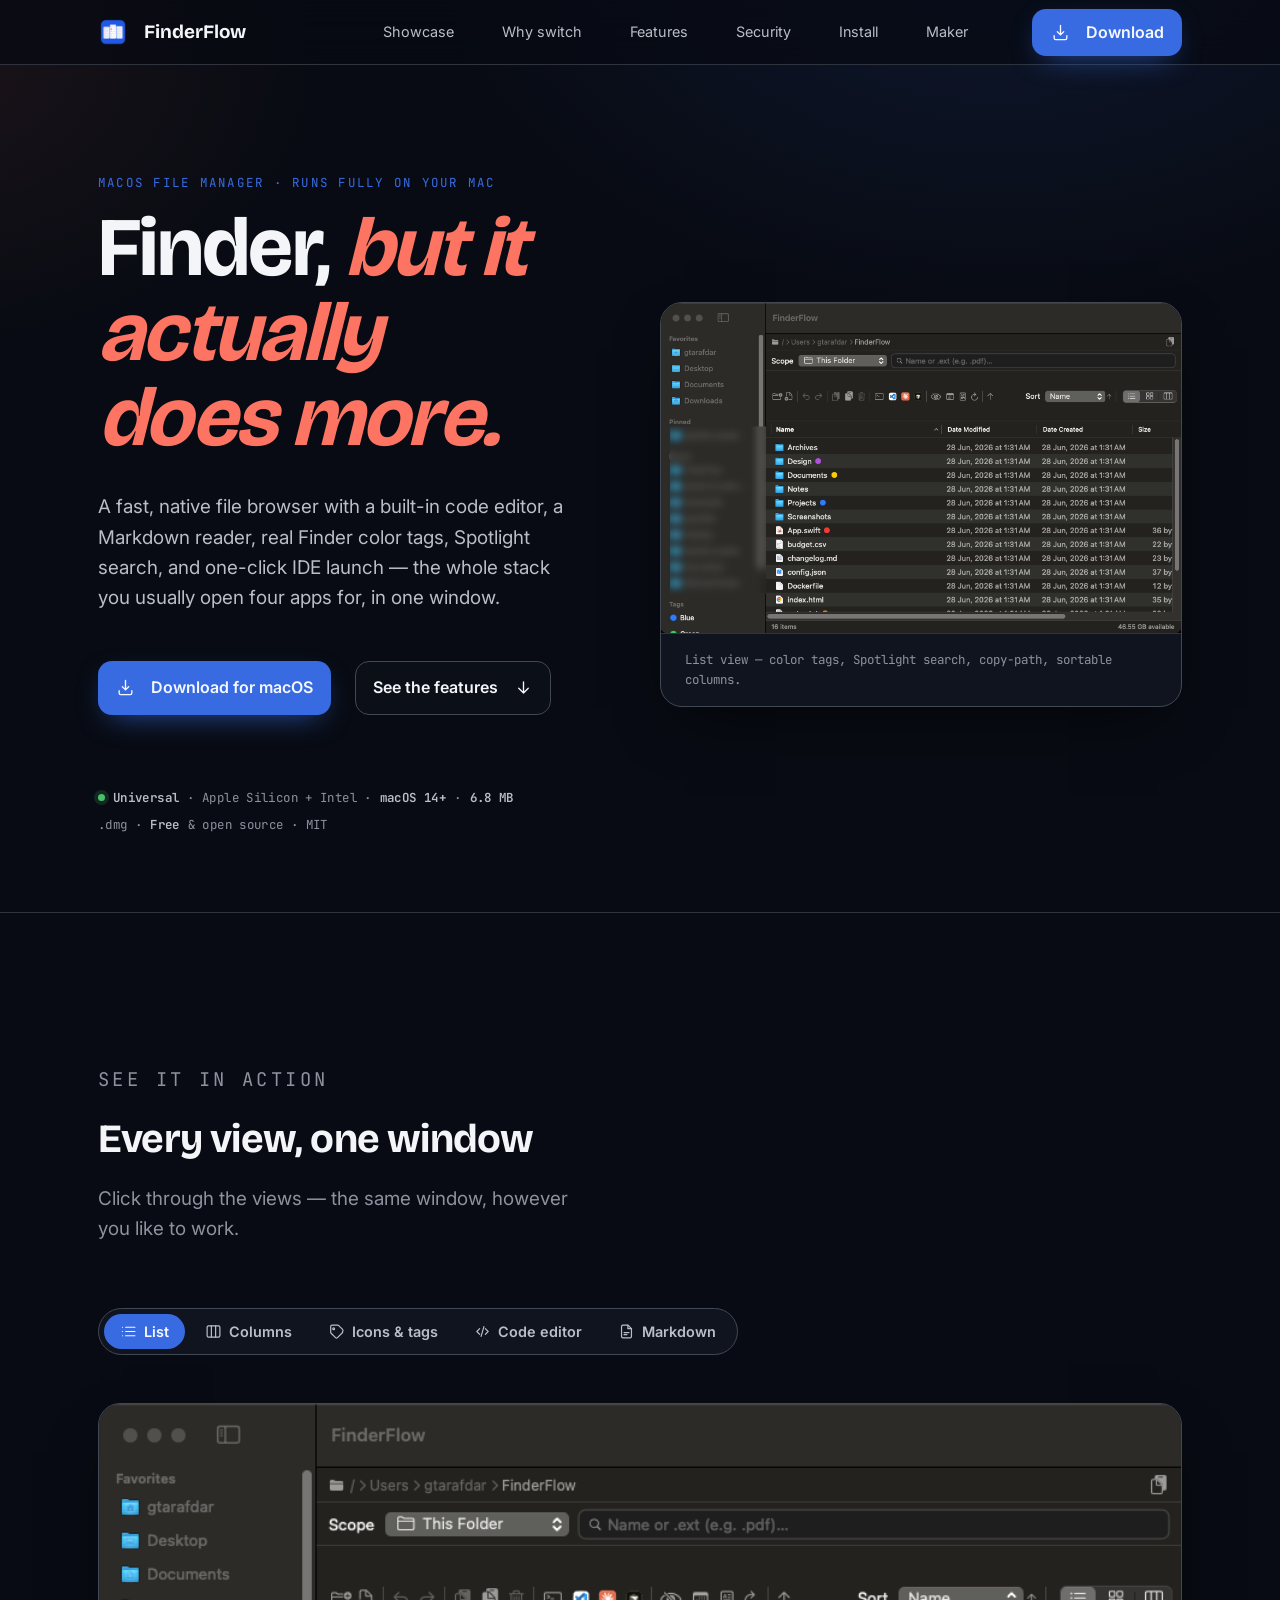
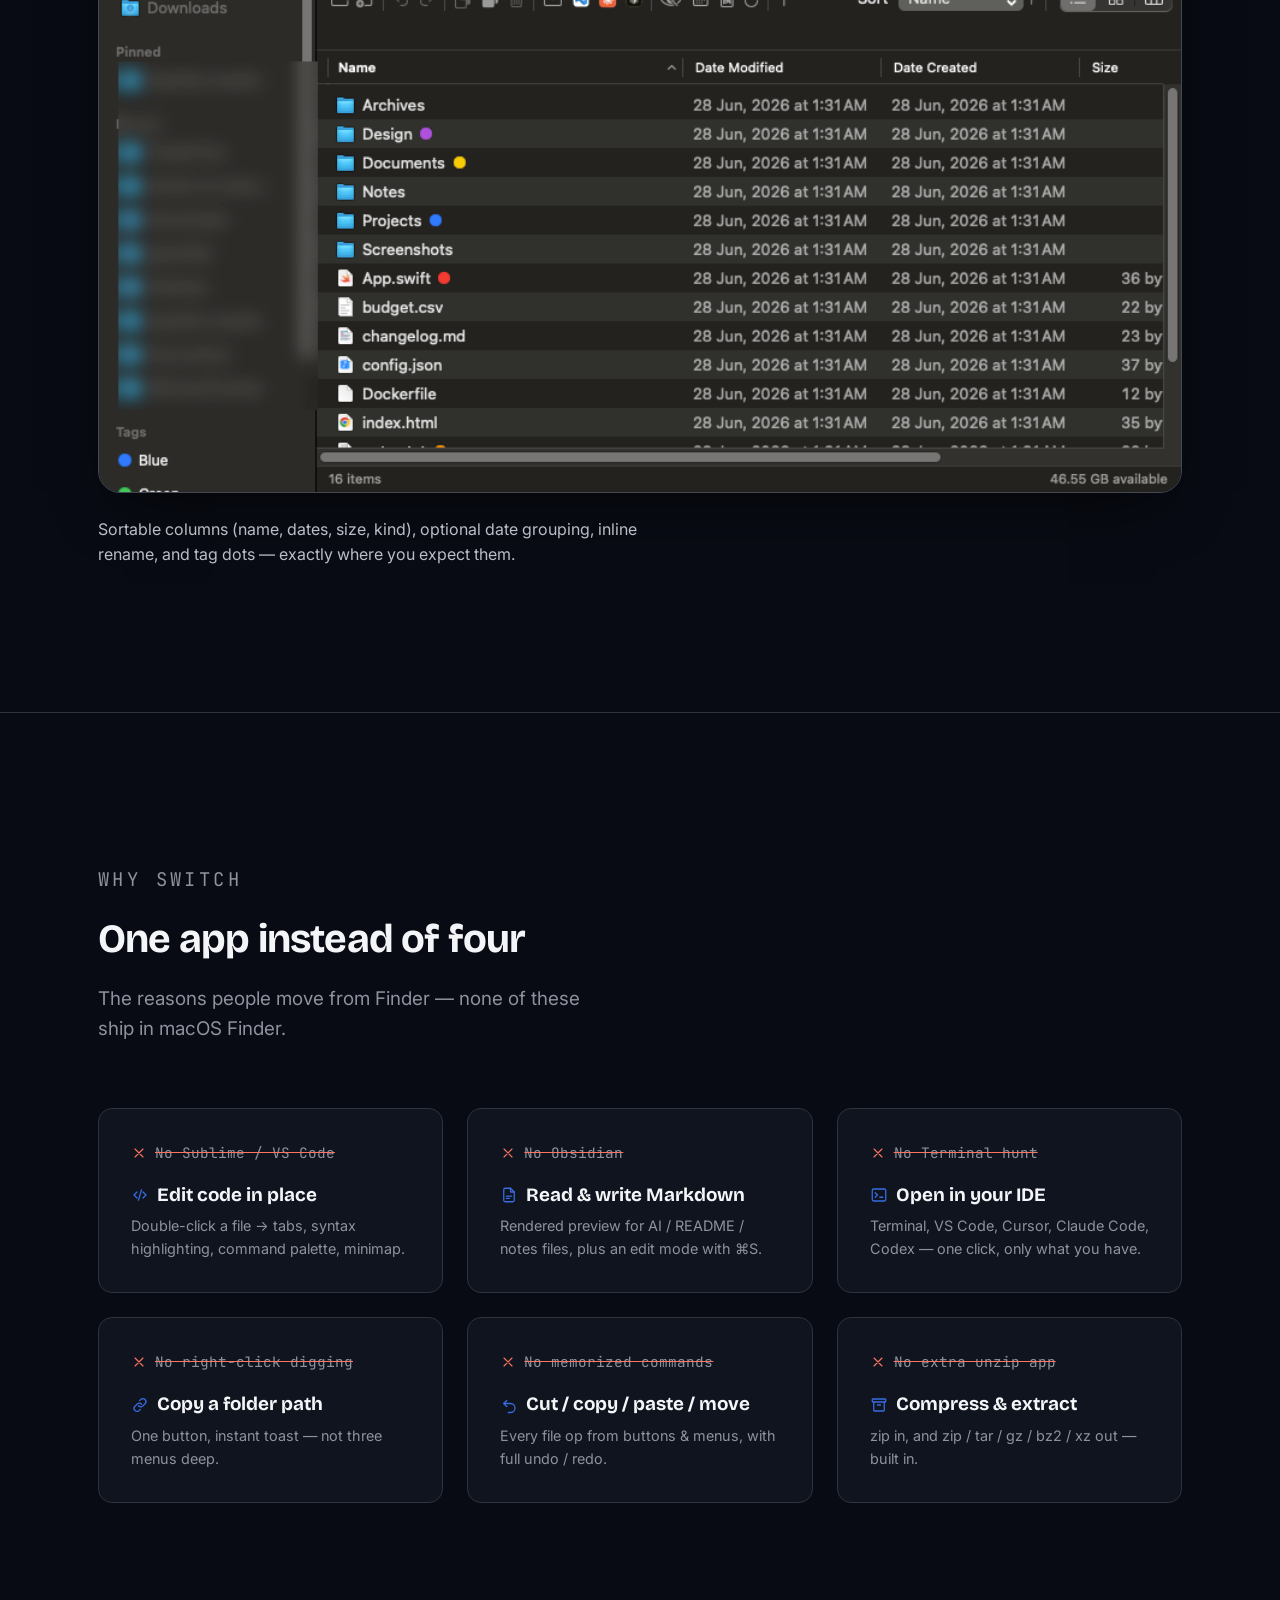
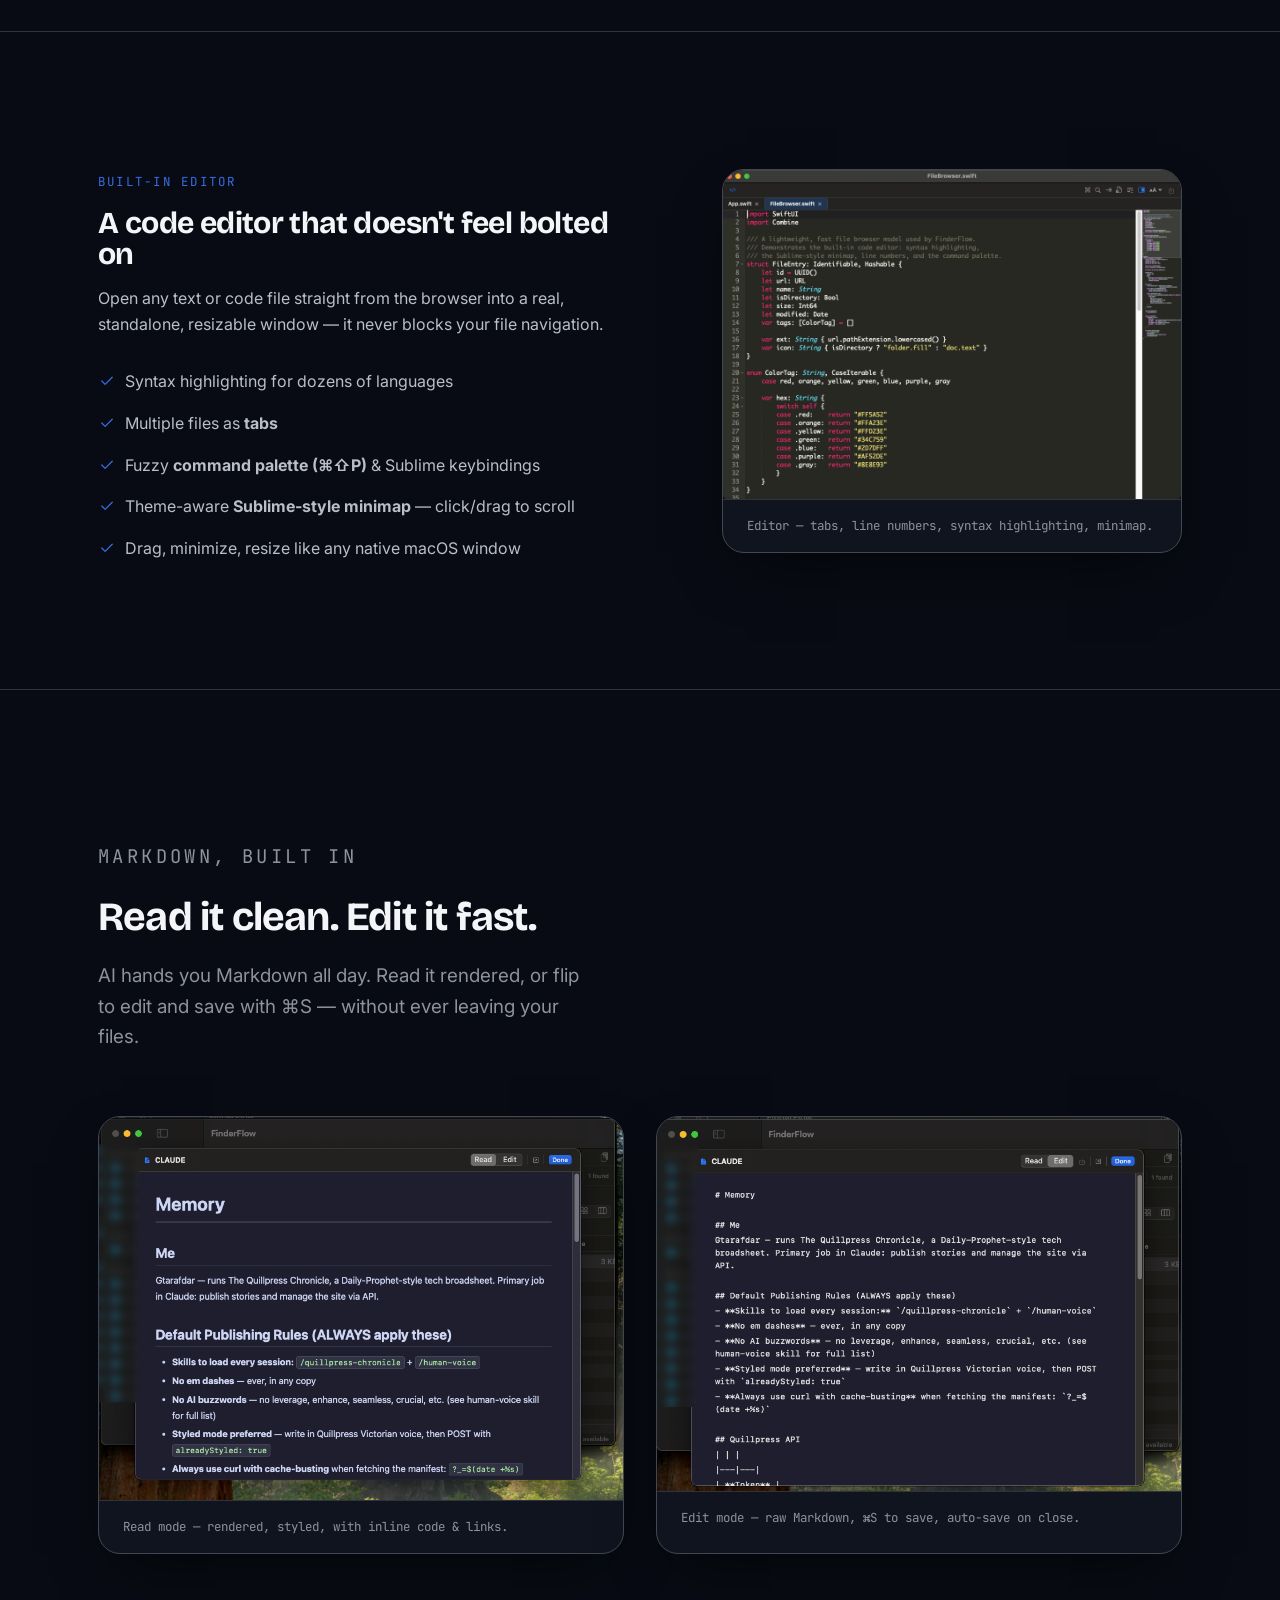
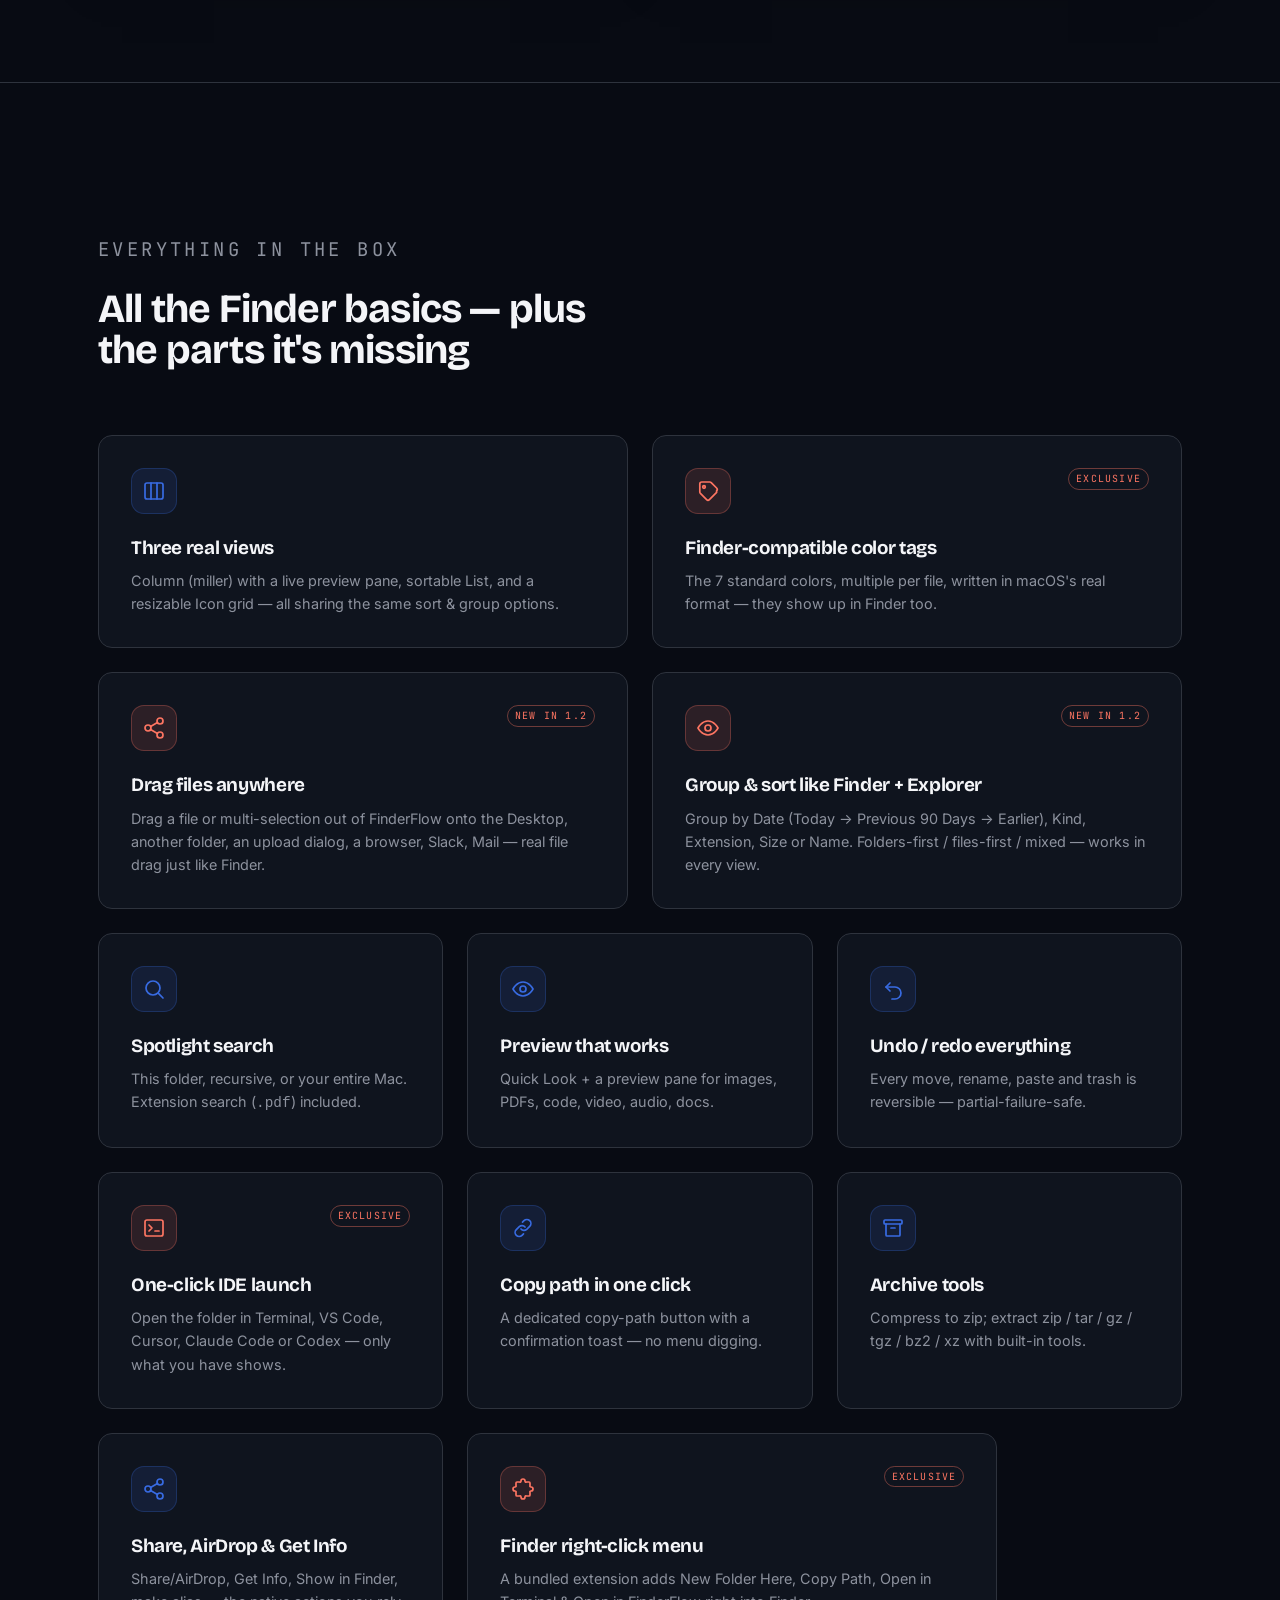
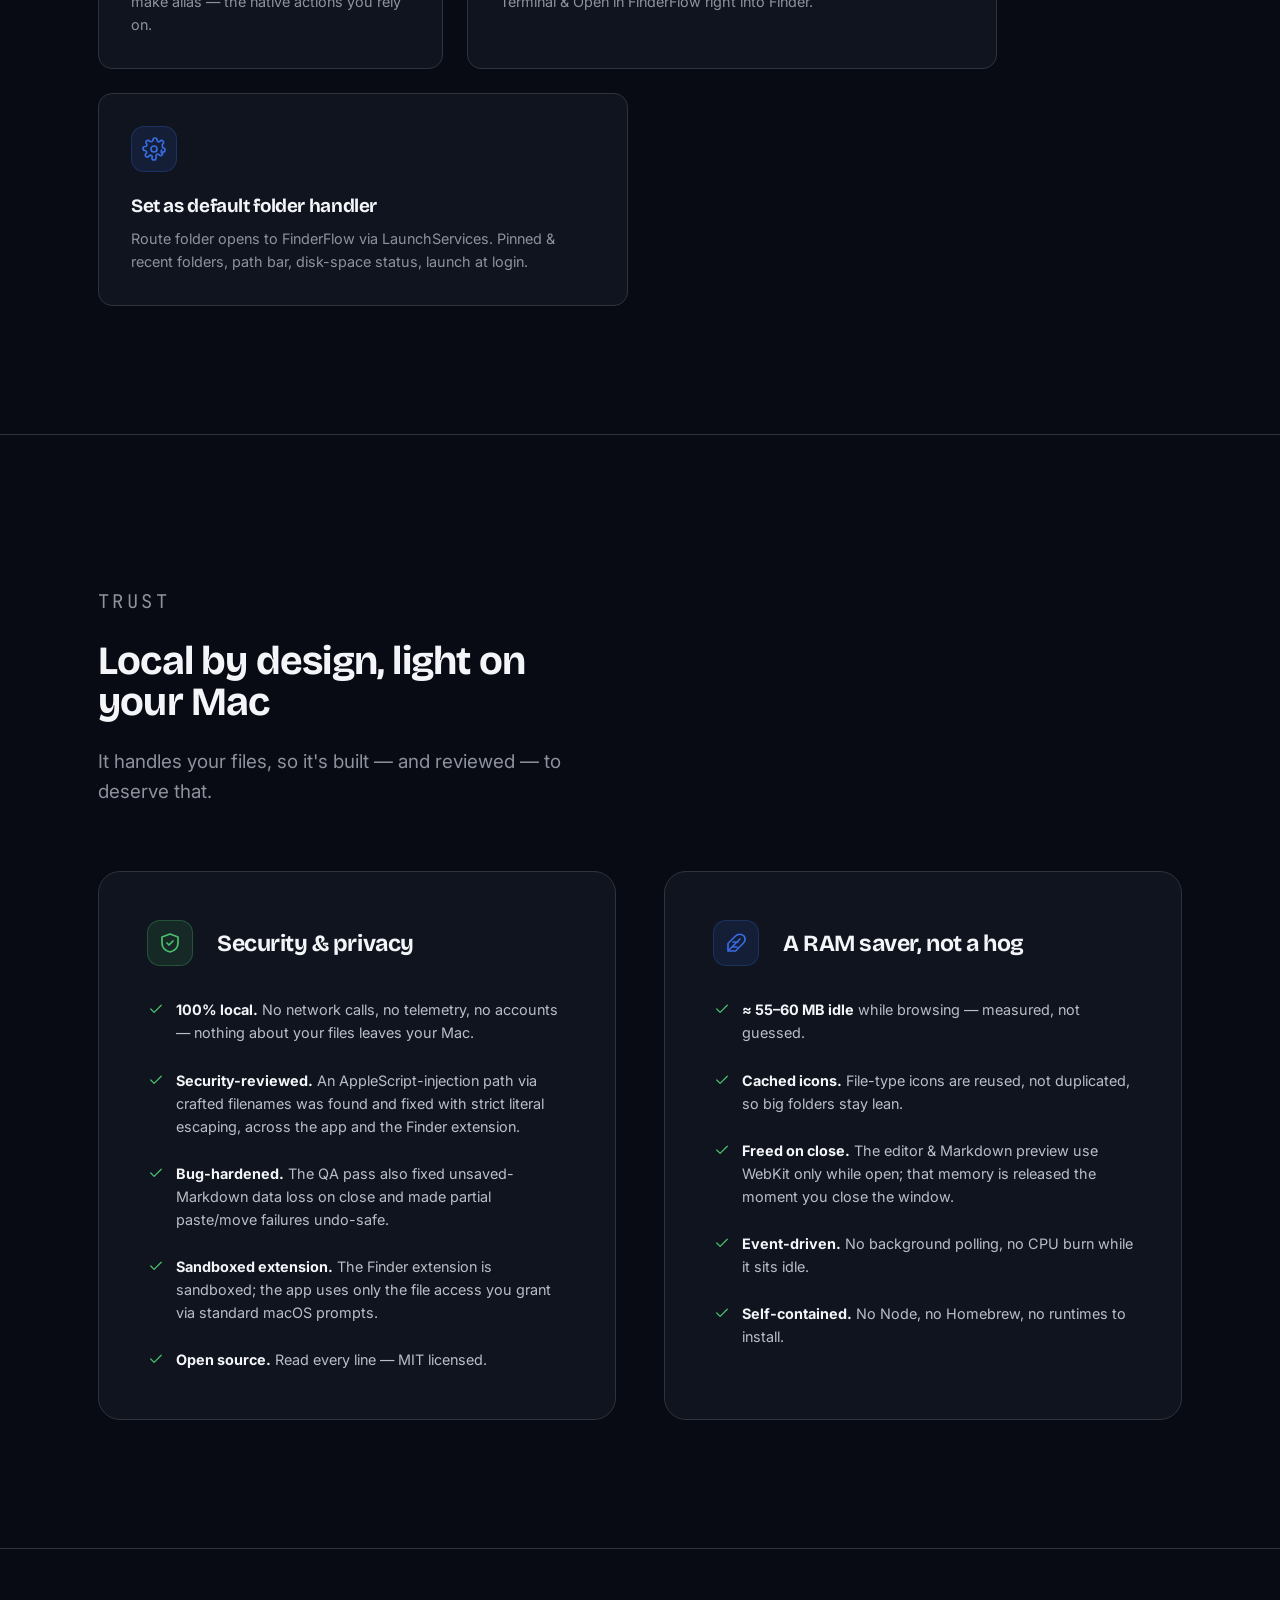
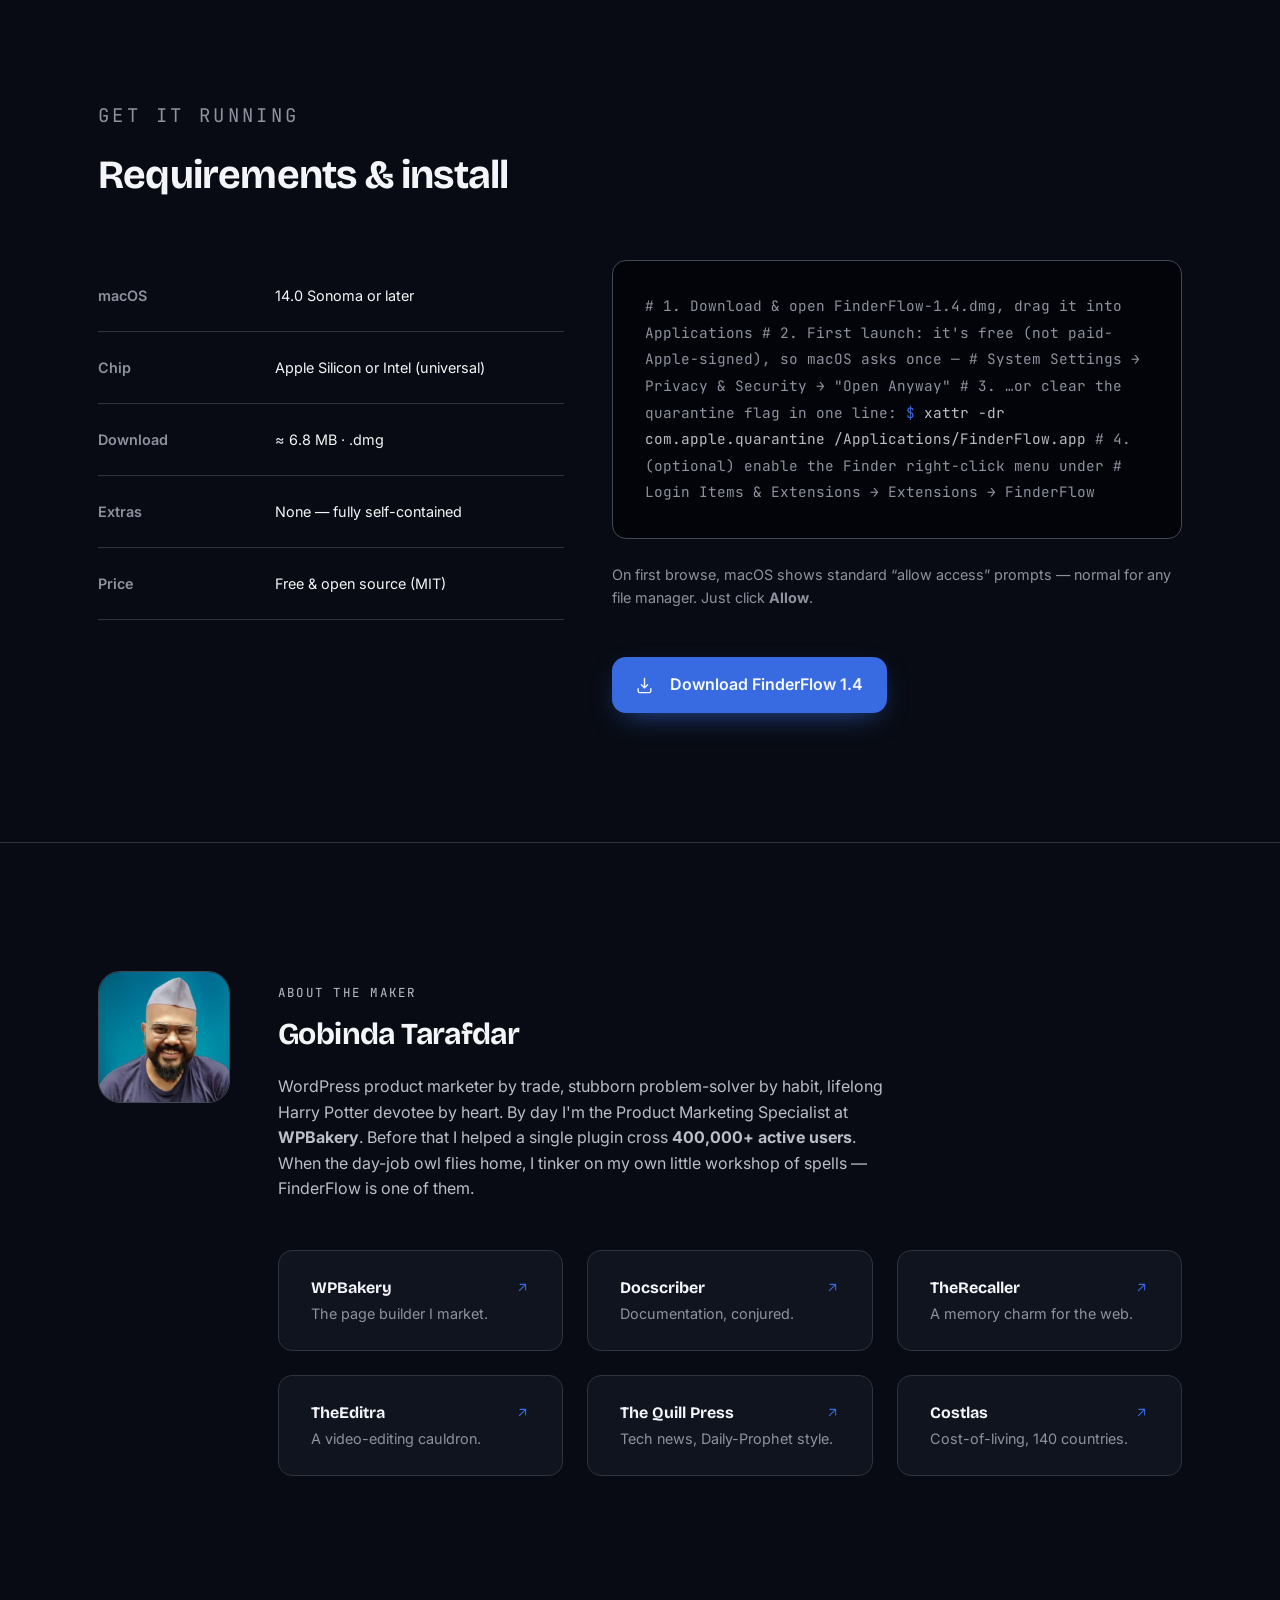
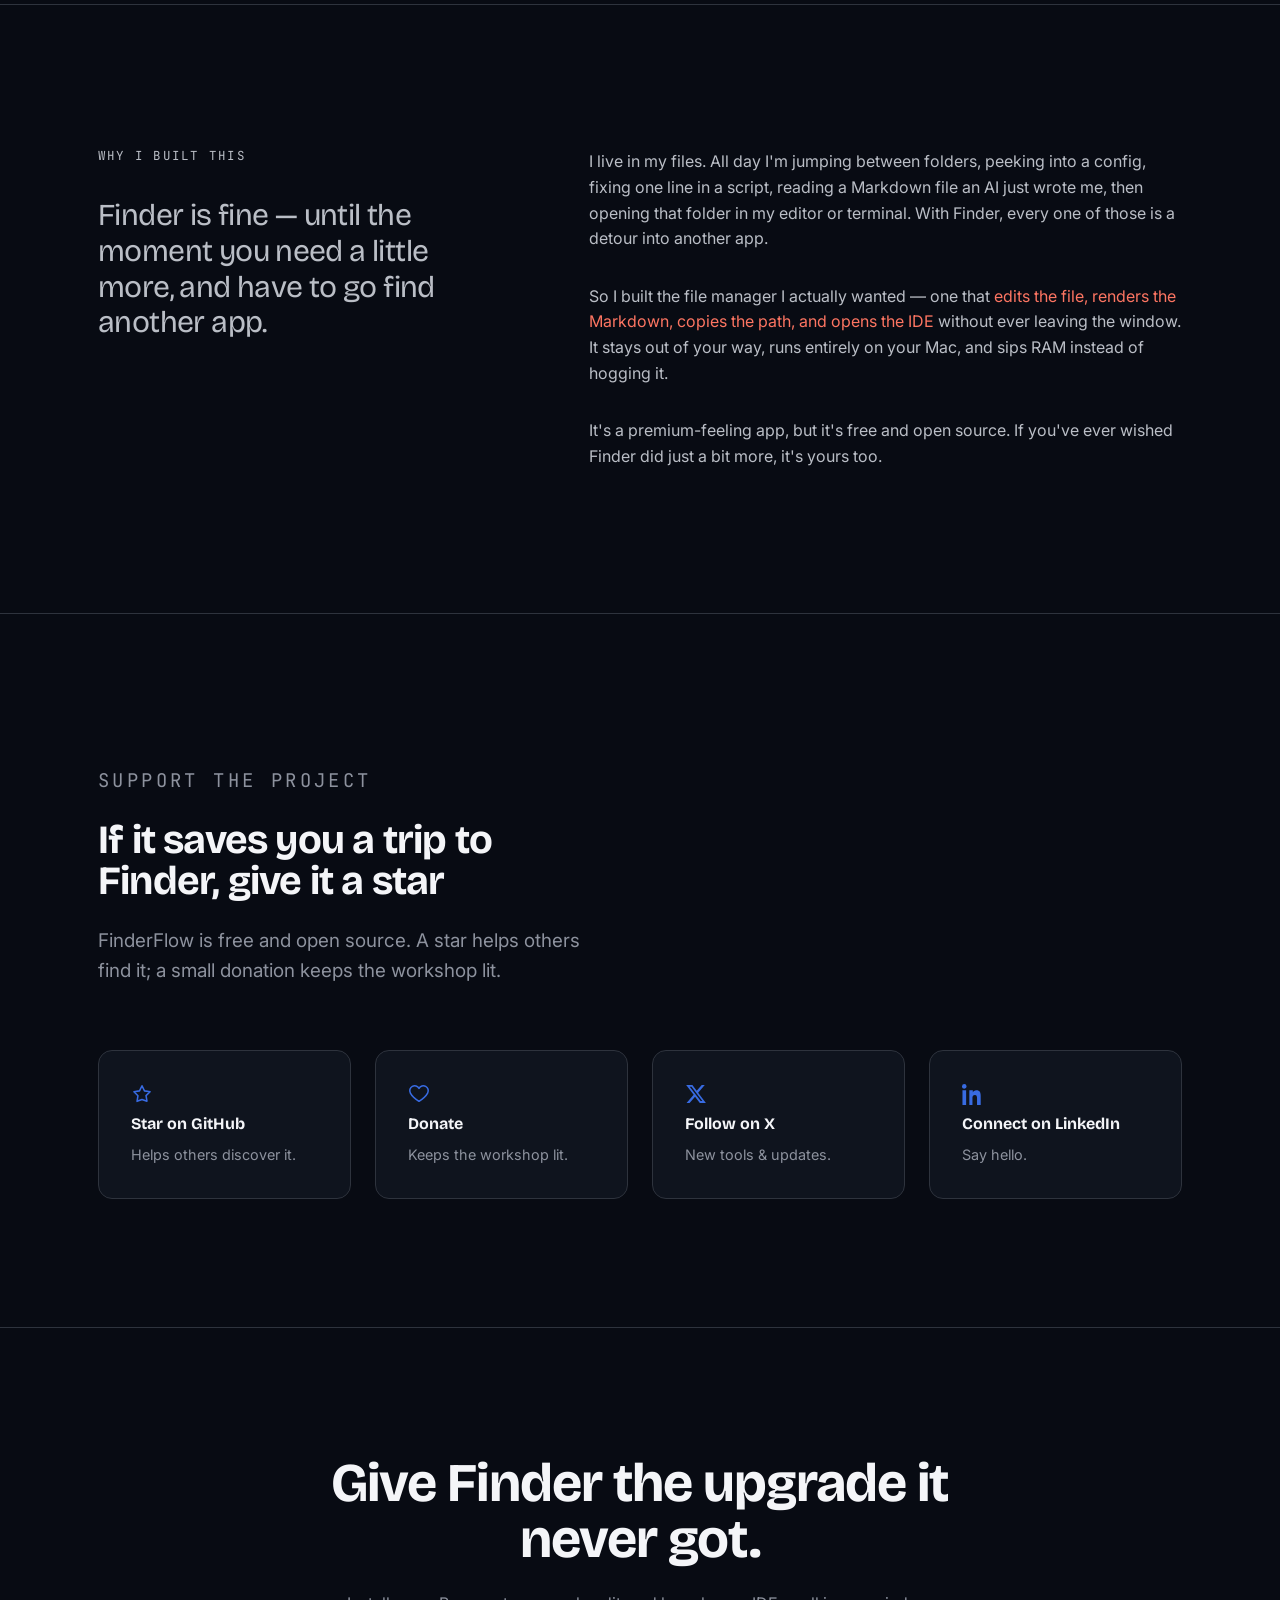
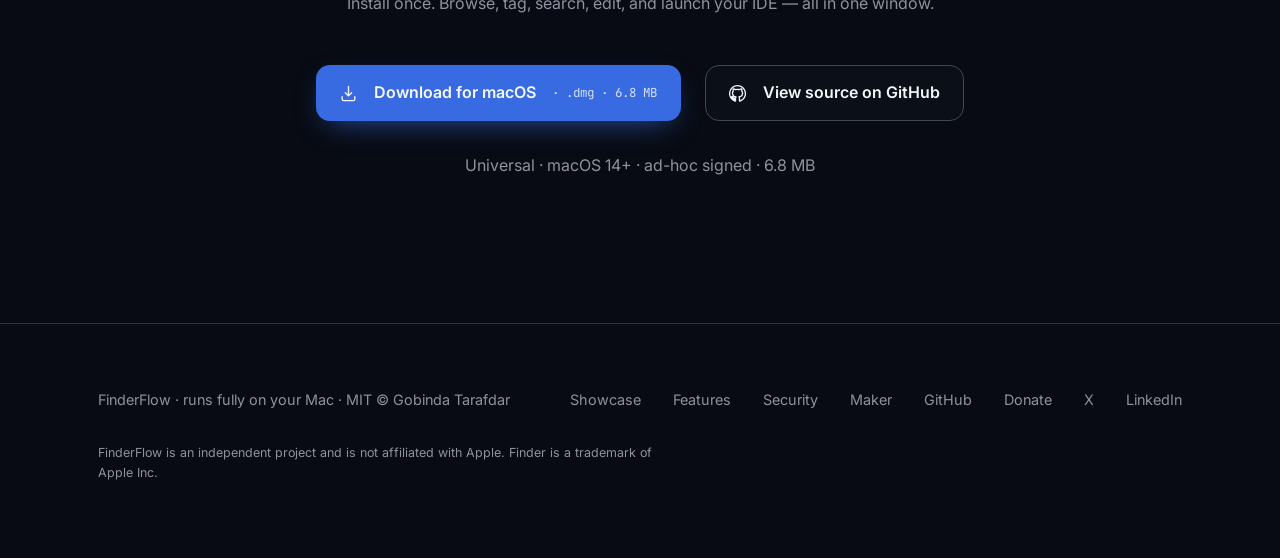
==== commit 2017e47a: "Add Finder-like persisted defaults and secure in-app updates (v1.4). Ship date-modified grouping as " ====
--- a/docs/index.html
+++ b/docs/index.html
@@ -371,7 +371,7 @@
           </table>
           <div>
             <div class="terminal" aria-label="Install steps">
-<span class="c"># 1. Download &amp; open FinderFlow-1.3.dmg, drag it into Applications</span>
+<span class="c"># 1. Download &amp; open FinderFlow-1.4.dmg, drag it into Applications</span>
 <span class="c"># 2. First launch: it's free (not paid-Apple-signed), so macOS asks once —</span>
 <span class="c">#    System Settings → Privacy &amp; Security → "Open Anyway"</span>
 <span class="c"># 3. …or clear the quarantine flag in one line:</span>
@@ -383,7 +383,7 @@
               On first browse, macOS shows standard “allow access” prompts — normal for any file manager. Just click <strong>Allow</strong>.
             </p>
             <div class="hero__cta">
-              <a class="btn btn--primary" href="https://github.com/Gtarafdar/FinderFlow/releases/latest"><svg class="icon"><use href="#i-download"/></svg> Download FinderFlow 1.3</a>
+              <a class="btn btn--primary" href="https://github.com/Gtarafdar/FinderFlow/releases/latest"><svg class="icon"><use href="#i-download"/></svg> Download FinderFlow 1.4</a>
             </div>
           </div>
         </div>
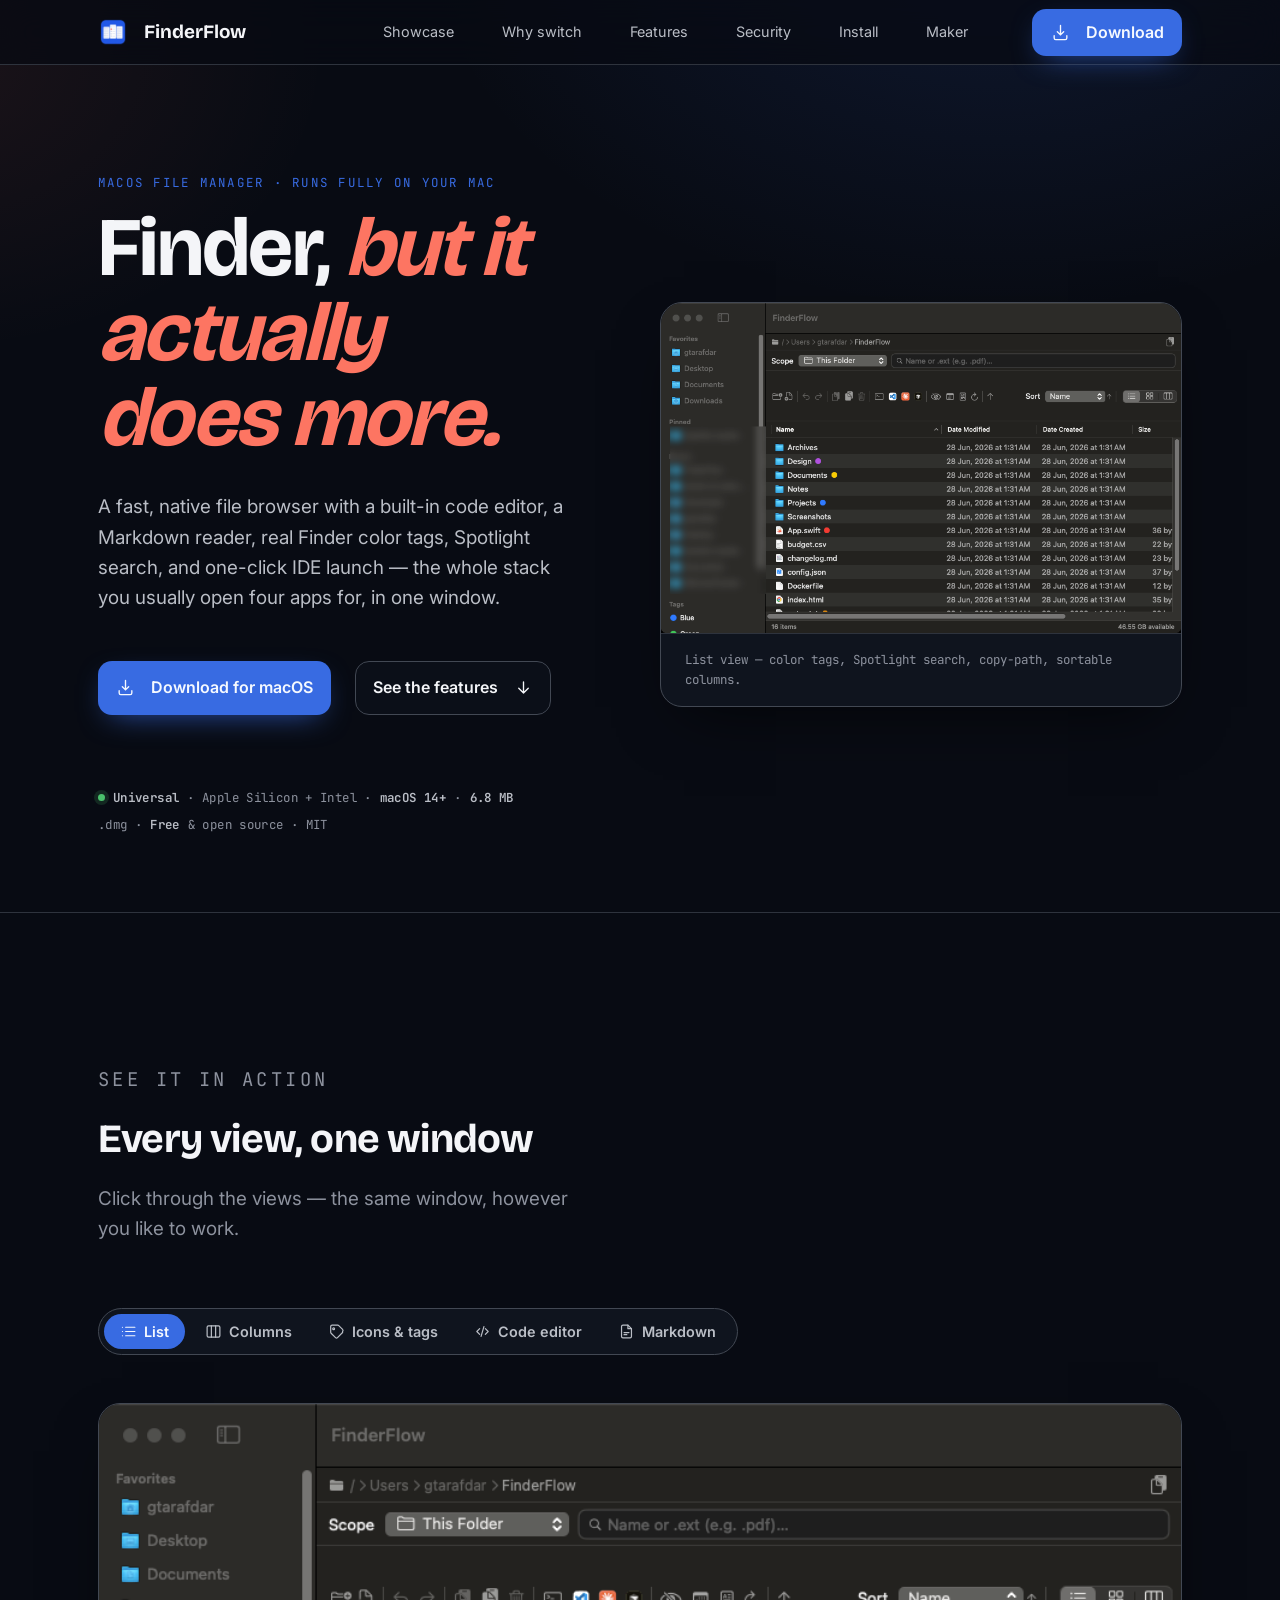
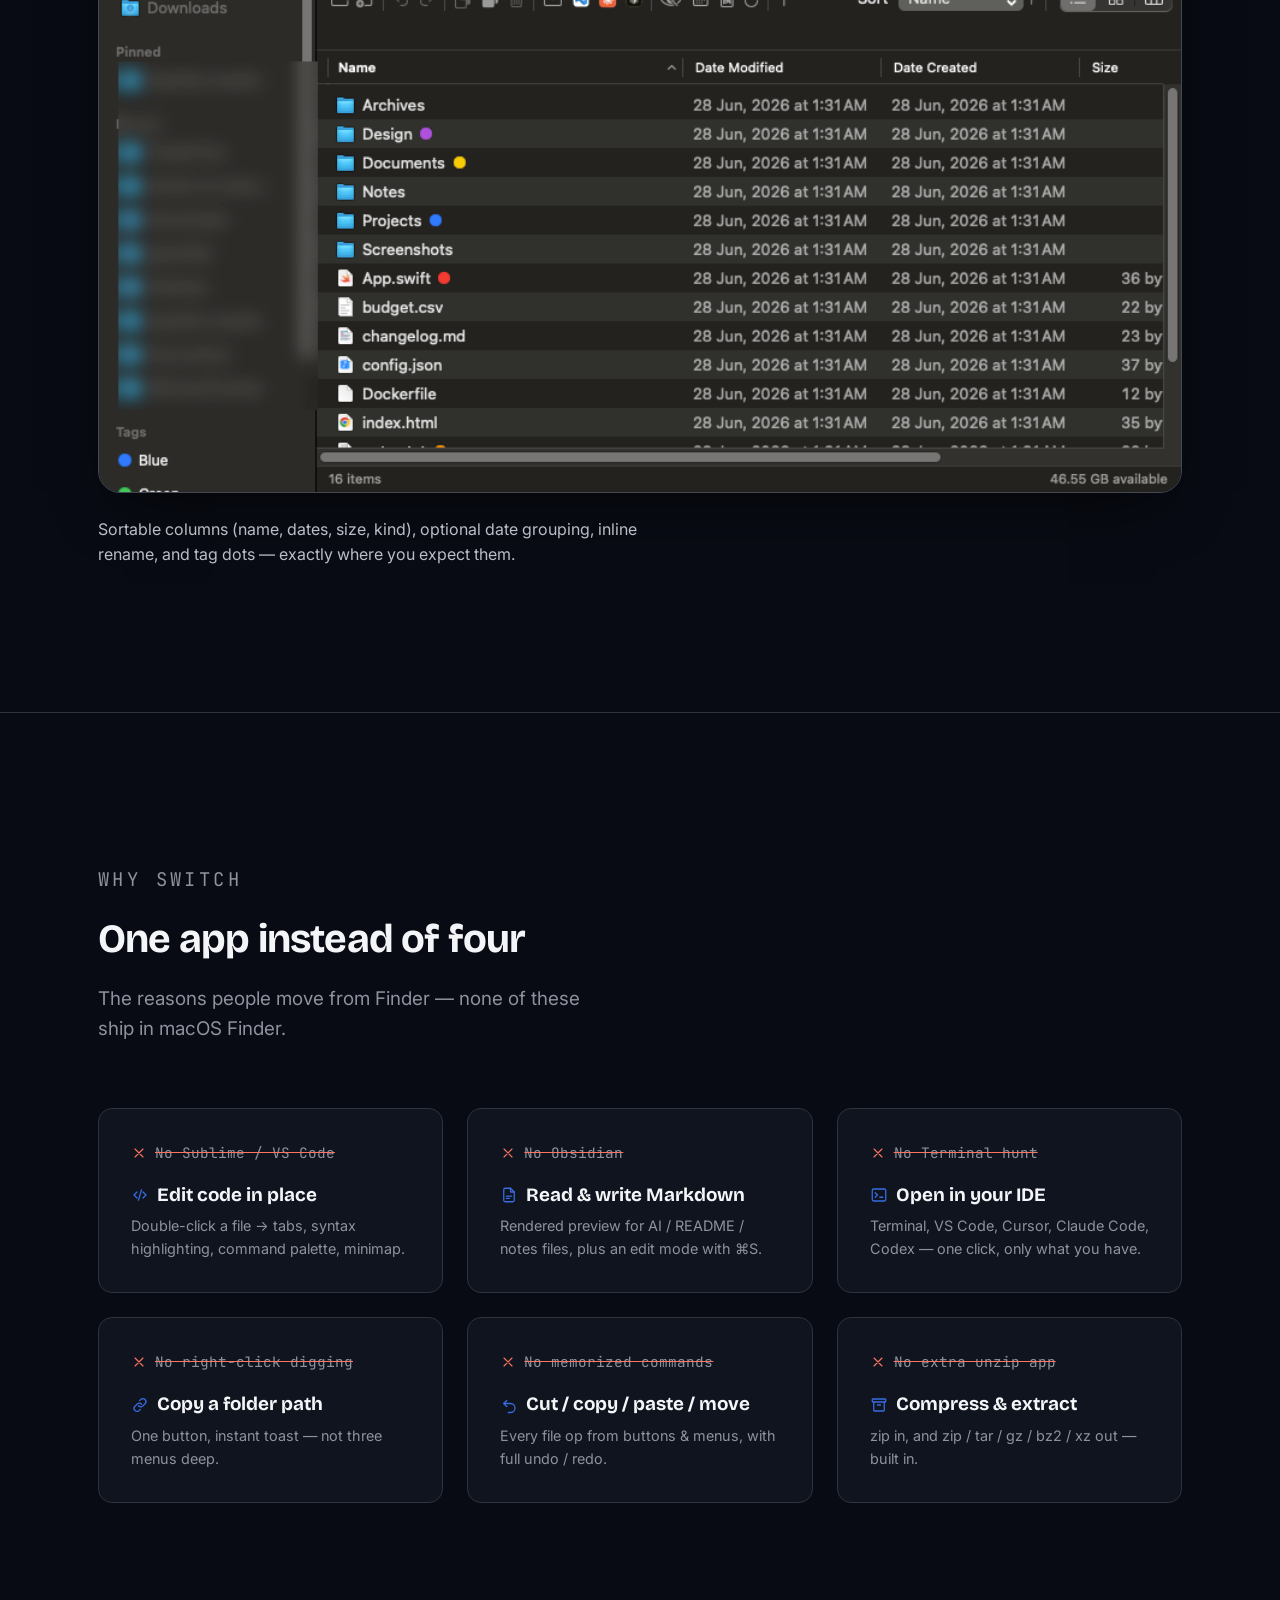
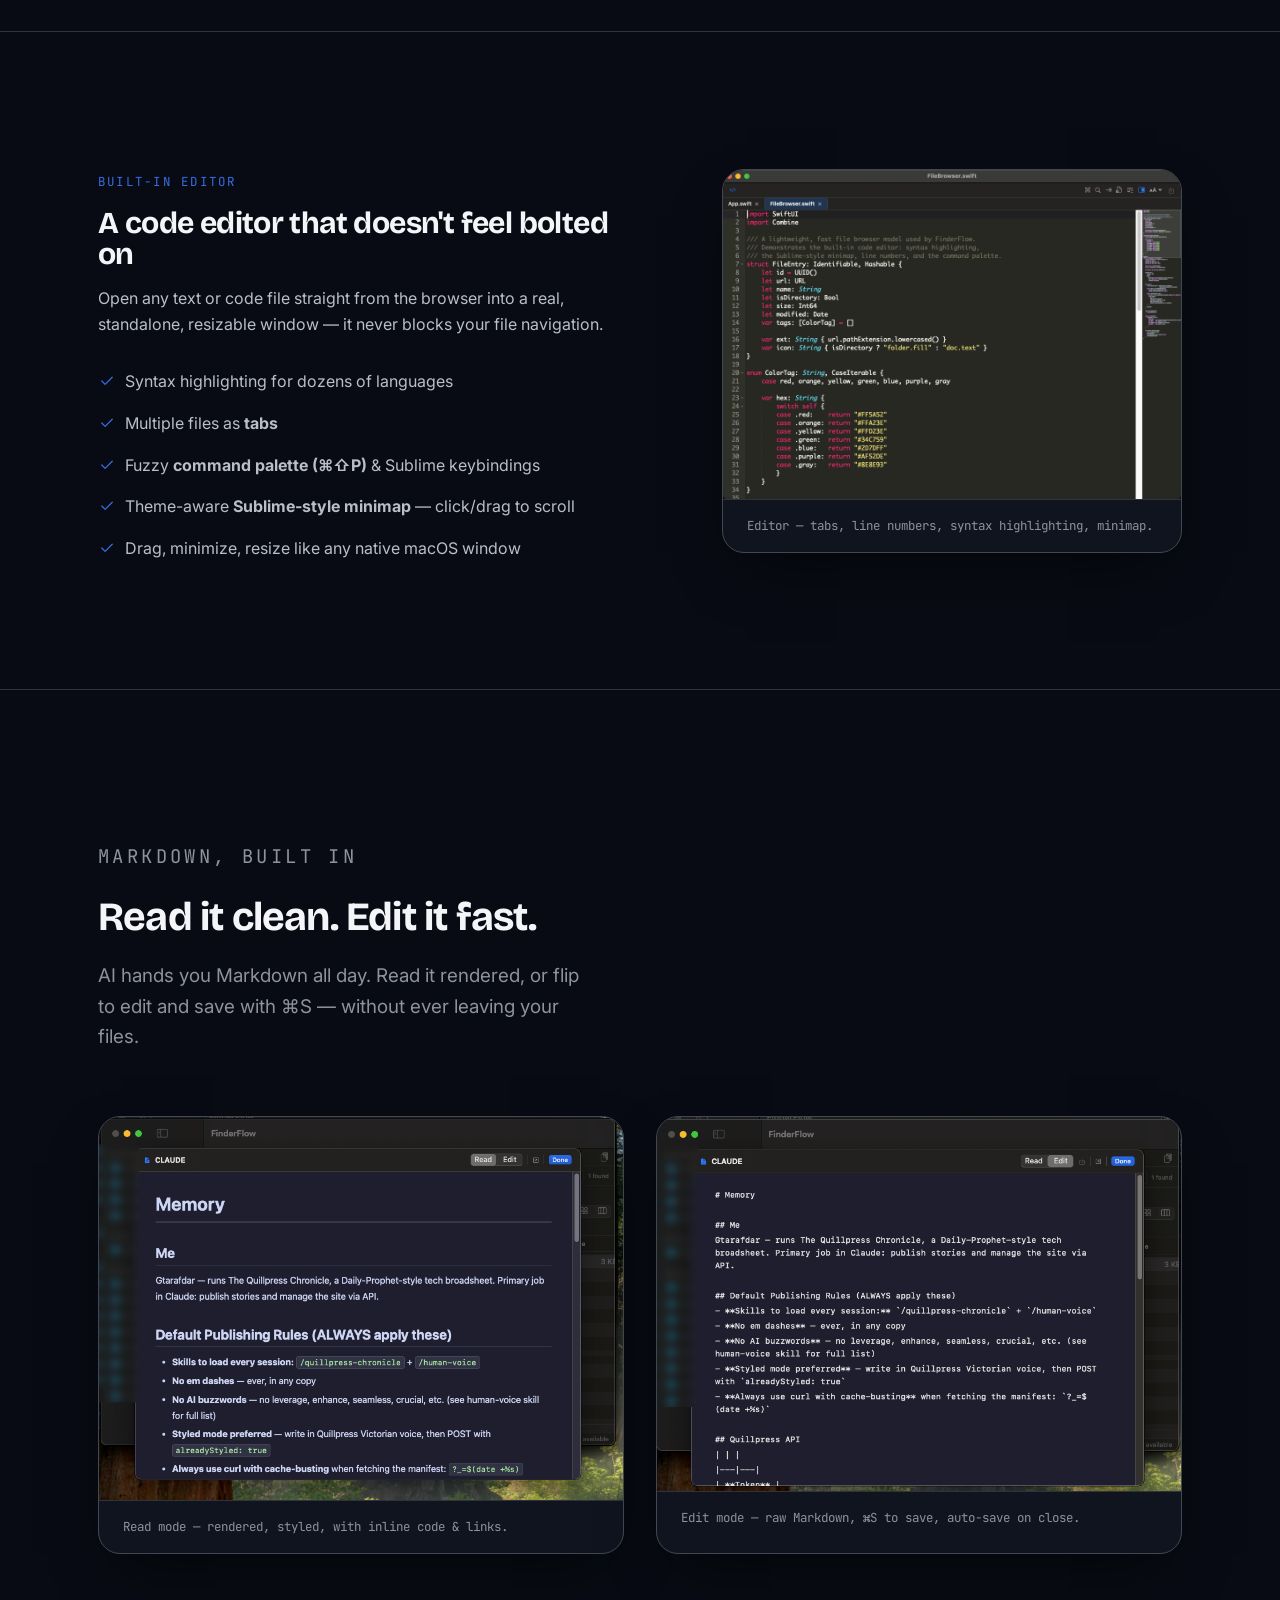
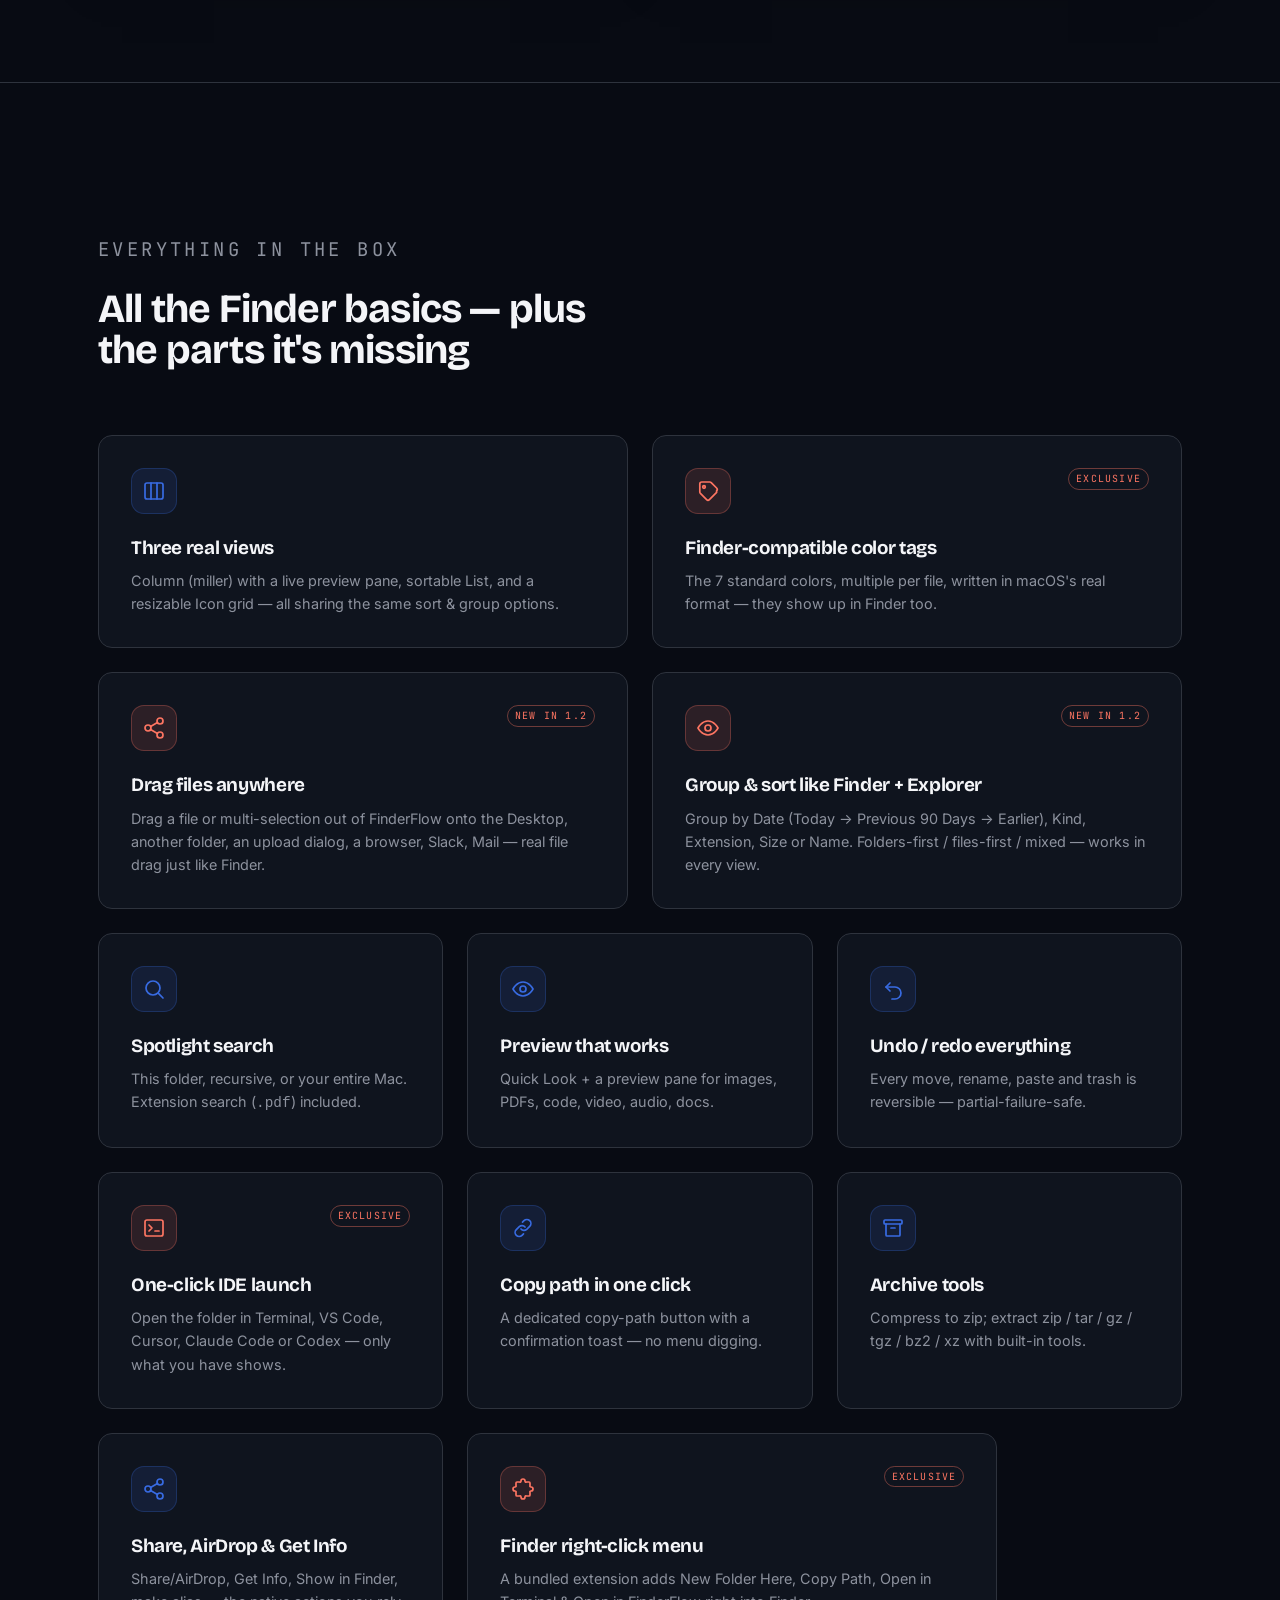
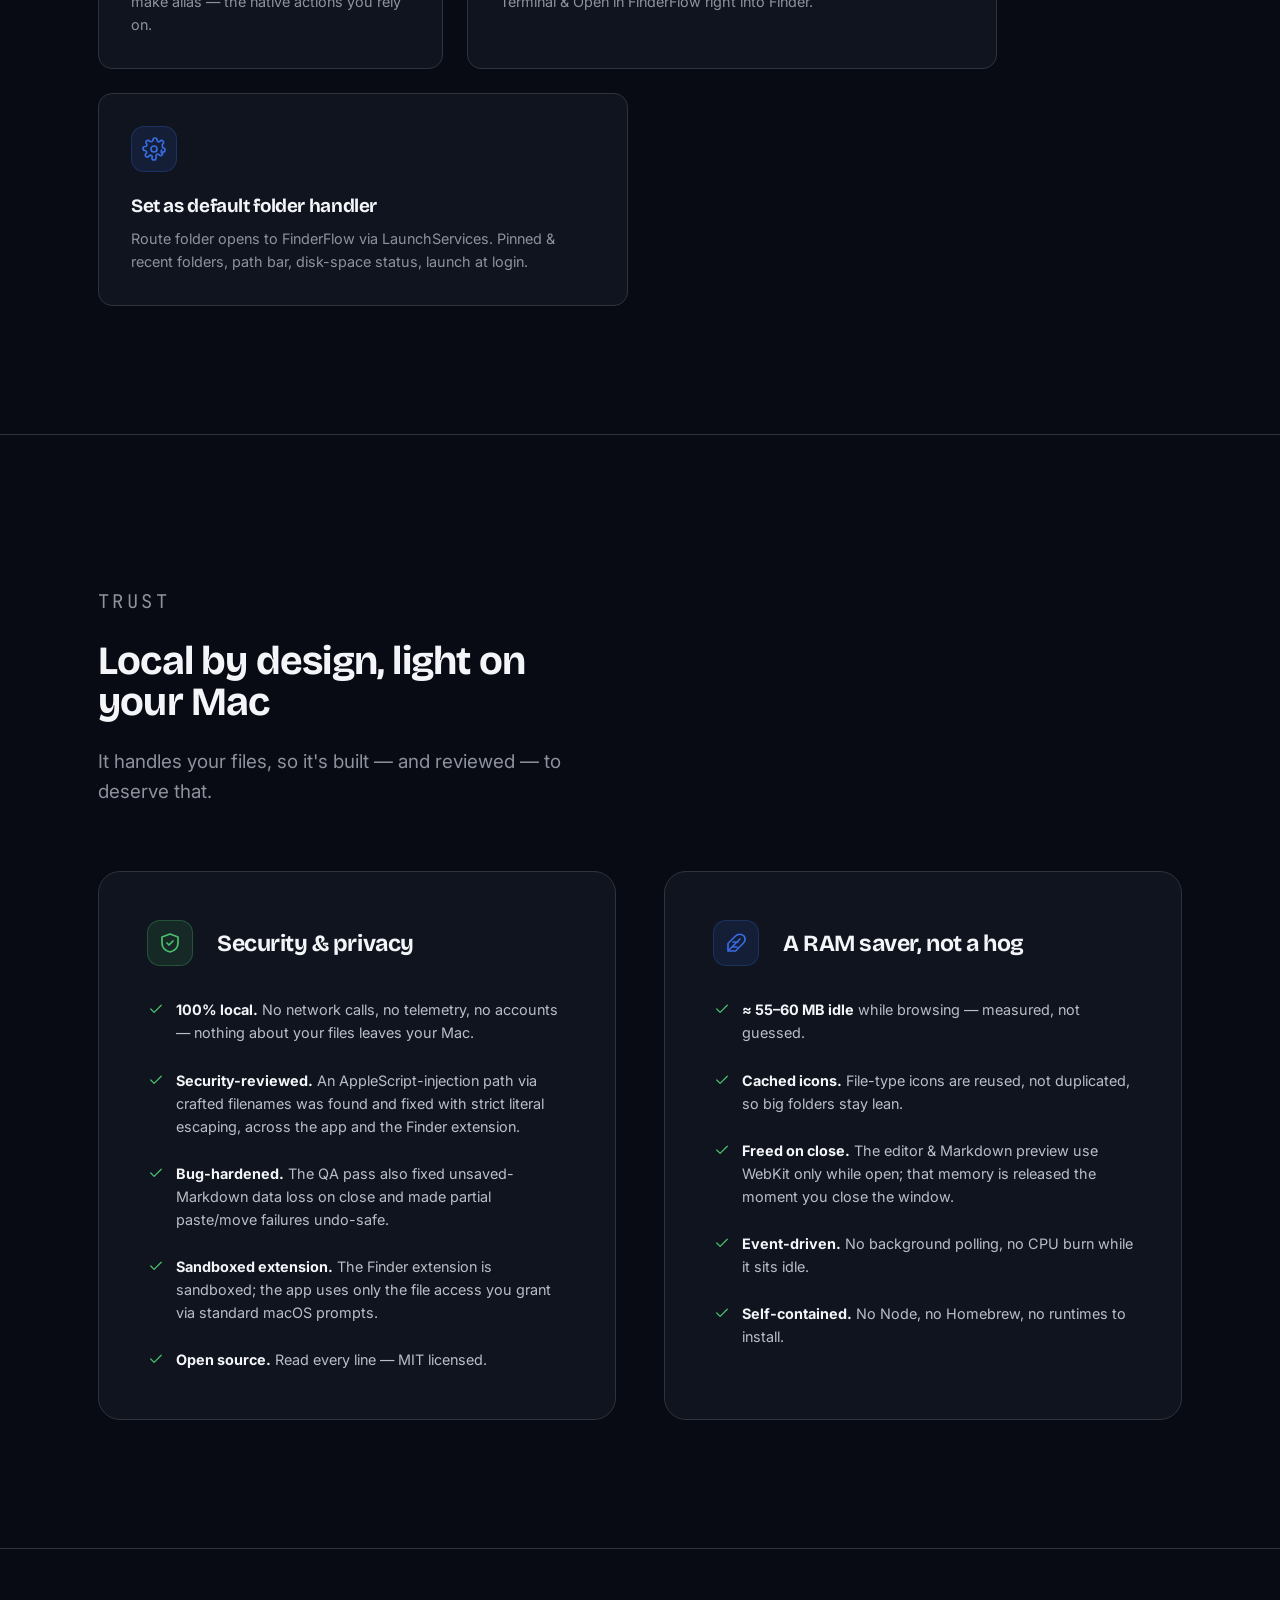
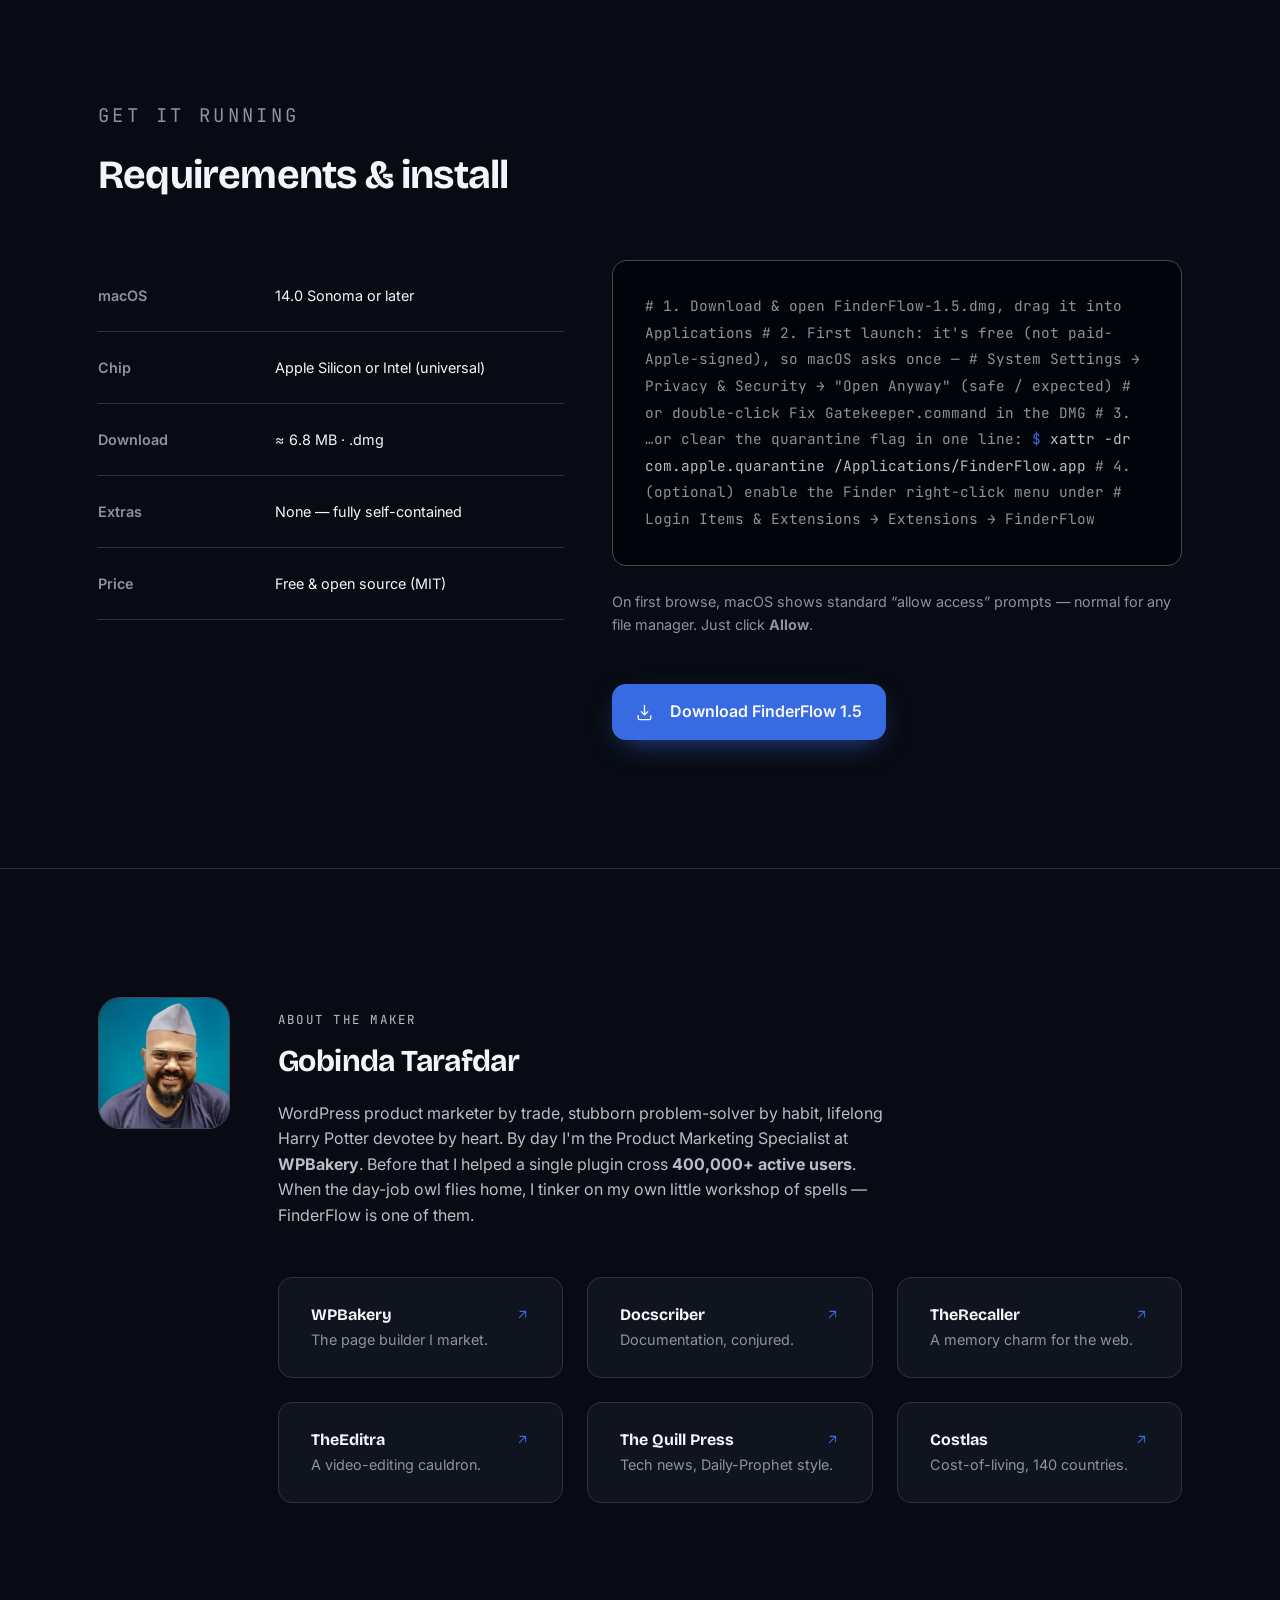
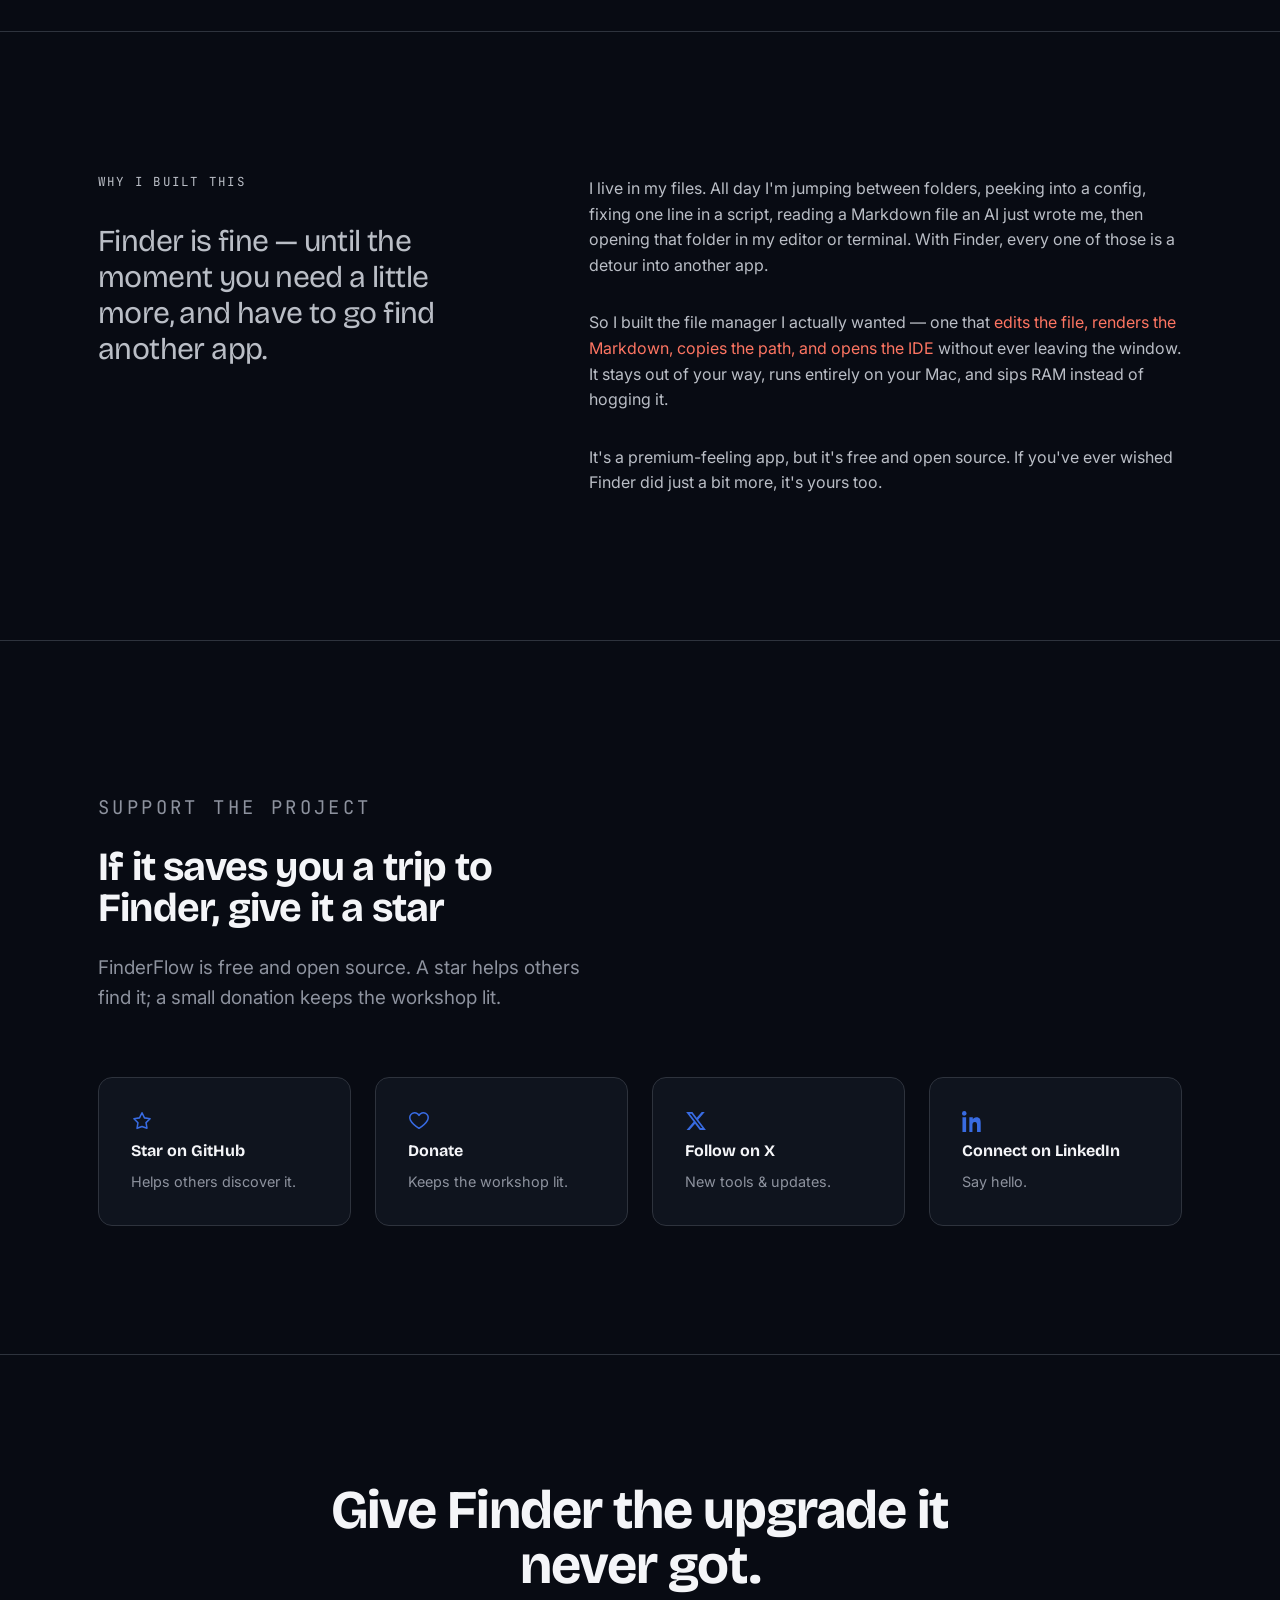
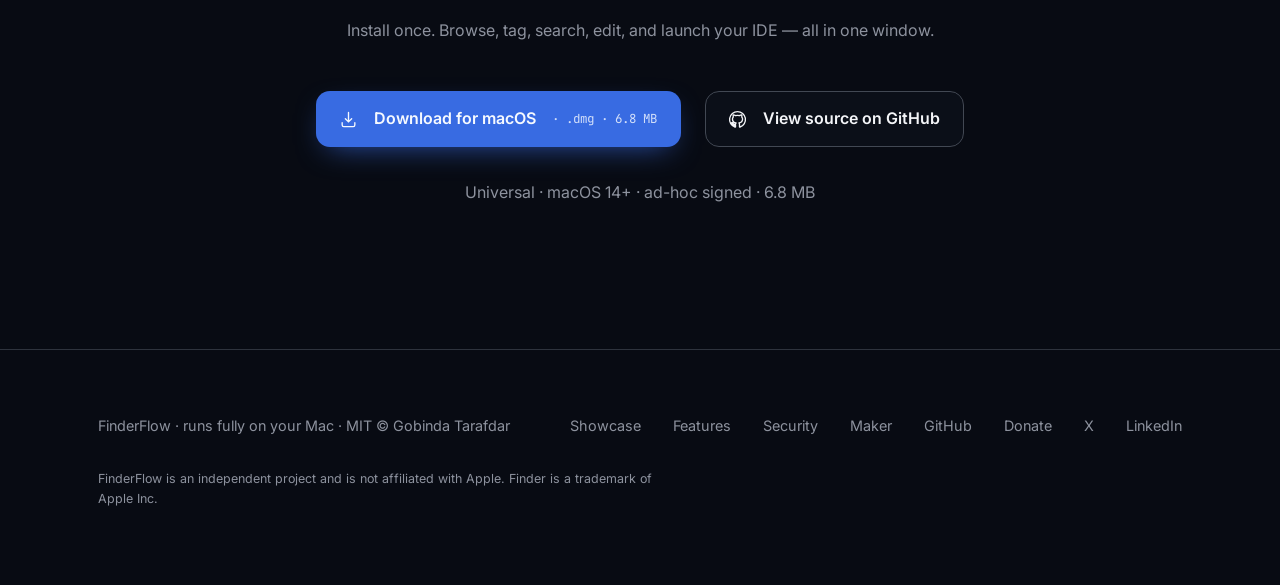
==== commit 975400bf: "Ship 1.5: stable file IDs, Markdown toolkit, install clarity. Fix MD double-click after edit, scroll" ====
--- a/docs/index.html
+++ b/docs/index.html
@@ -371,9 +371,10 @@
           </table>
           <div>
             <div class="terminal" aria-label="Install steps">
-<span class="c"># 1. Download &amp; open FinderFlow-1.4.dmg, drag it into Applications</span>
+<span class="c"># 1. Download &amp; open FinderFlow-1.5.dmg, drag it into Applications</span>
 <span class="c"># 2. First launch: it's free (not paid-Apple-signed), so macOS asks once —</span>
-<span class="c">#    System Settings → Privacy &amp; Security → "Open Anyway"</span>
+<span class="c">#    System Settings → Privacy &amp; Security → "Open Anyway" (safe / expected)</span>
+<span class="c">#    or double-click Fix Gatekeeper.command in the DMG</span>
 <span class="c"># 3. …or clear the quarantine flag in one line:</span>
 <span class="n">$</span> xattr -dr com.apple.quarantine /Applications/FinderFlow.app
 <span class="c"># 4. (optional) enable the Finder right-click menu under</span>
@@ -383,7 +384,7 @@
               On first browse, macOS shows standard “allow access” prompts — normal for any file manager. Just click <strong>Allow</strong>.
             </p>
             <div class="hero__cta">
-              <a class="btn btn--primary" href="https://github.com/Gtarafdar/FinderFlow/releases/latest"><svg class="icon"><use href="#i-download"/></svg> Download FinderFlow 1.4</a>
+              <a class="btn btn--primary" href="https://github.com/Gtarafdar/FinderFlow/releases/latest"><svg class="icon"><use href="#i-download"/></svg> Download FinderFlow 1.5</a>
             </div>
           </div>
         </div>
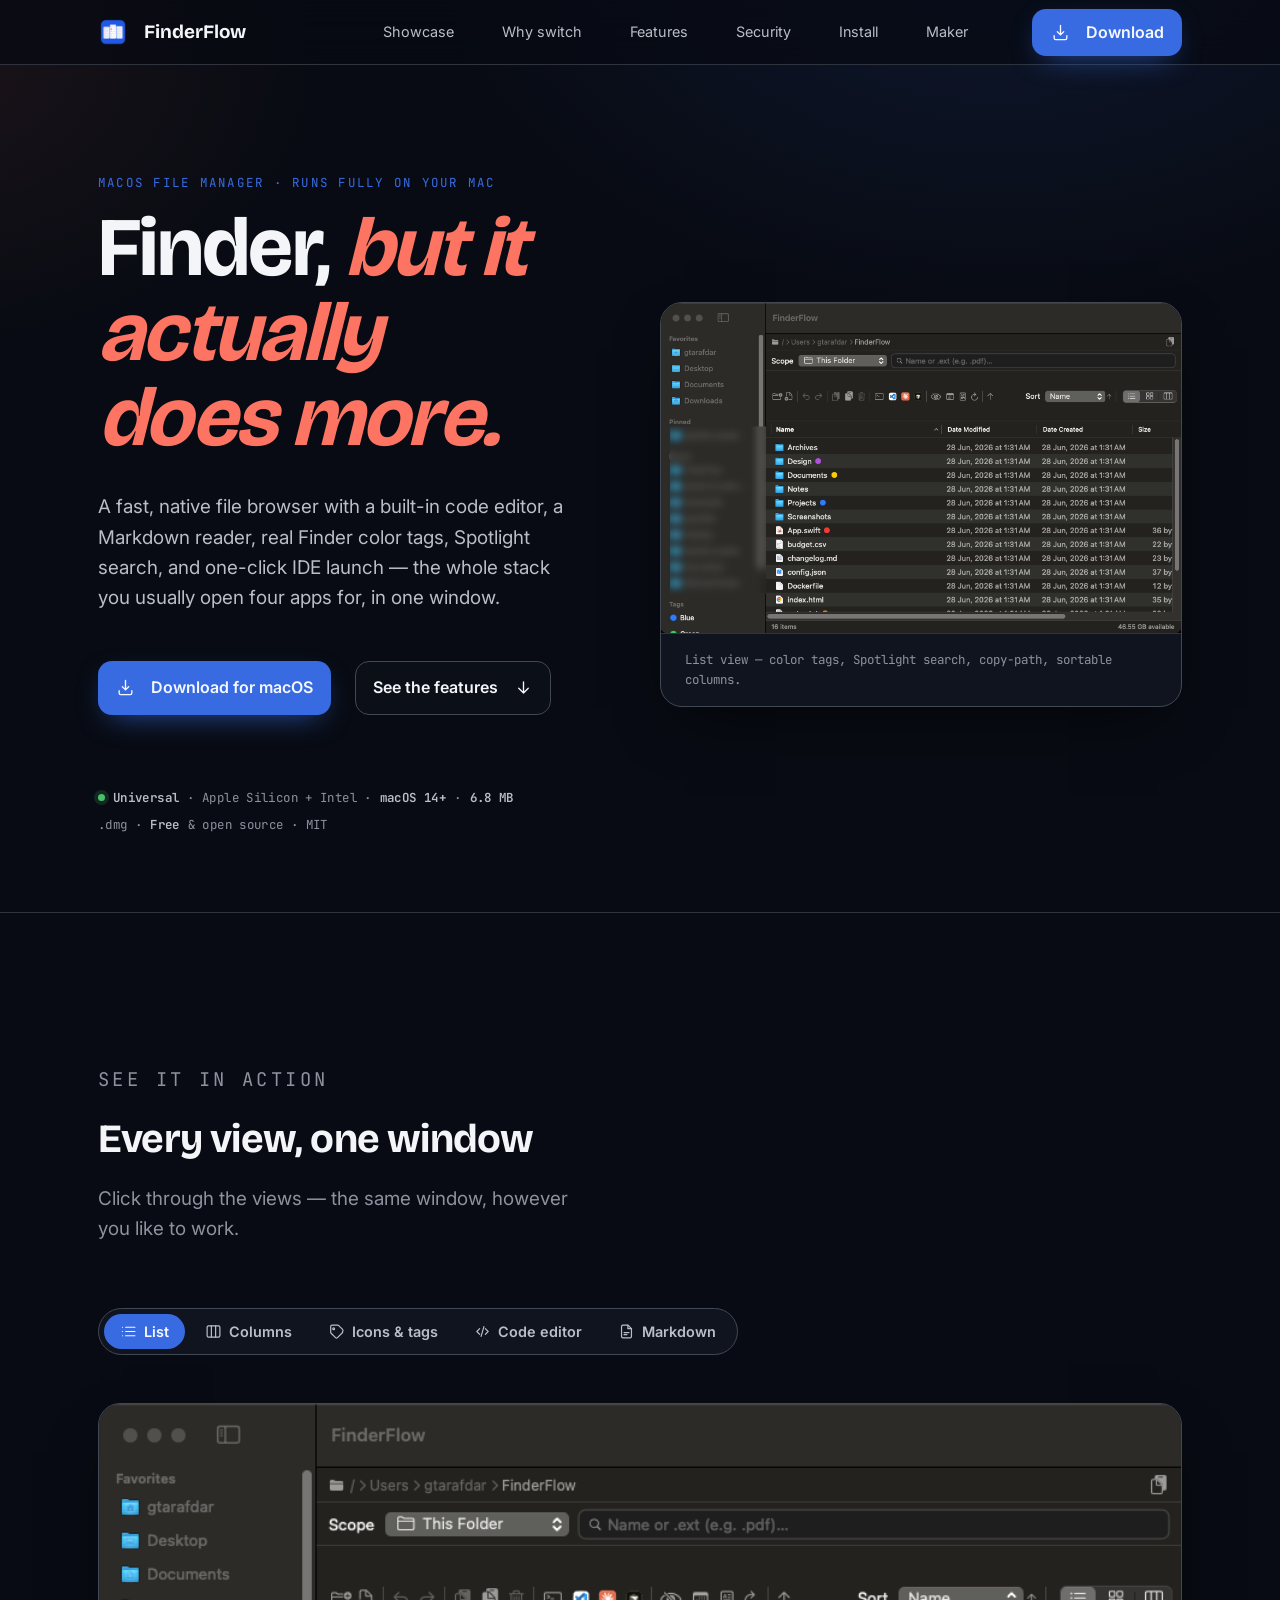
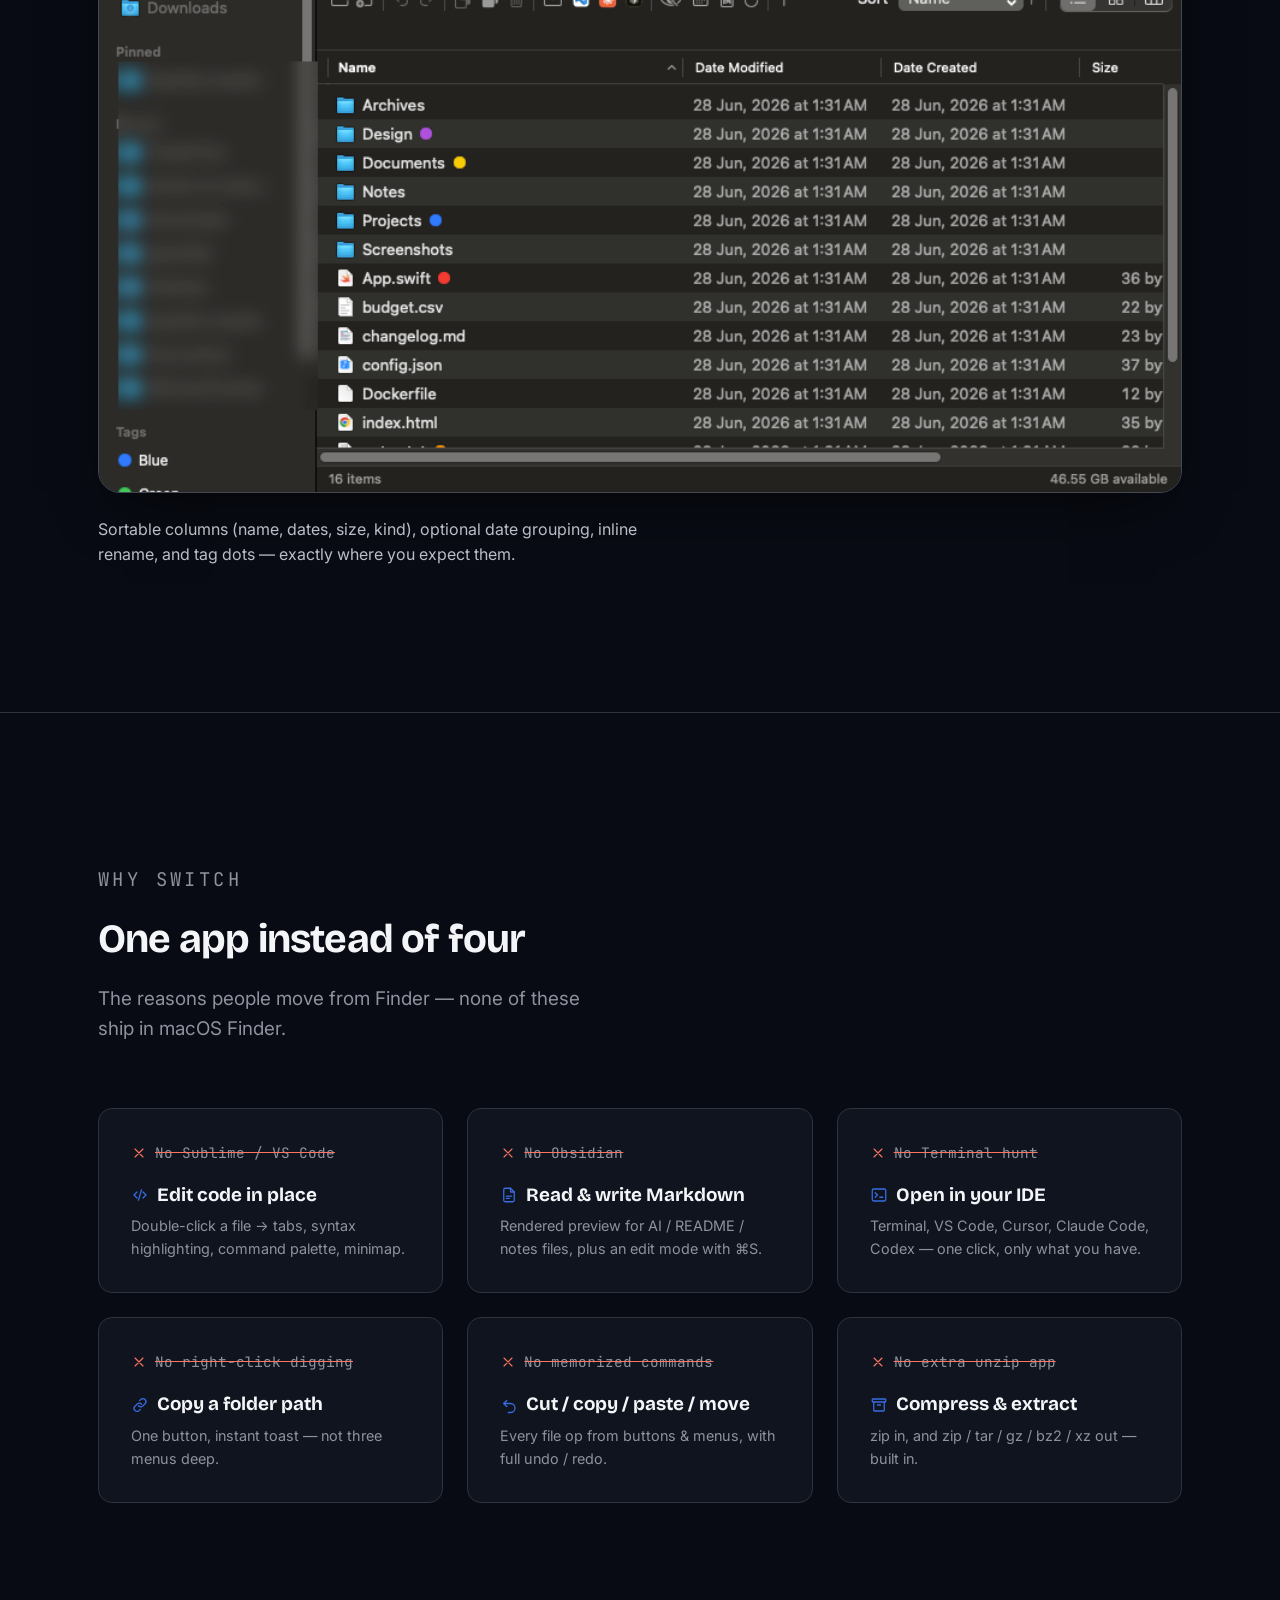
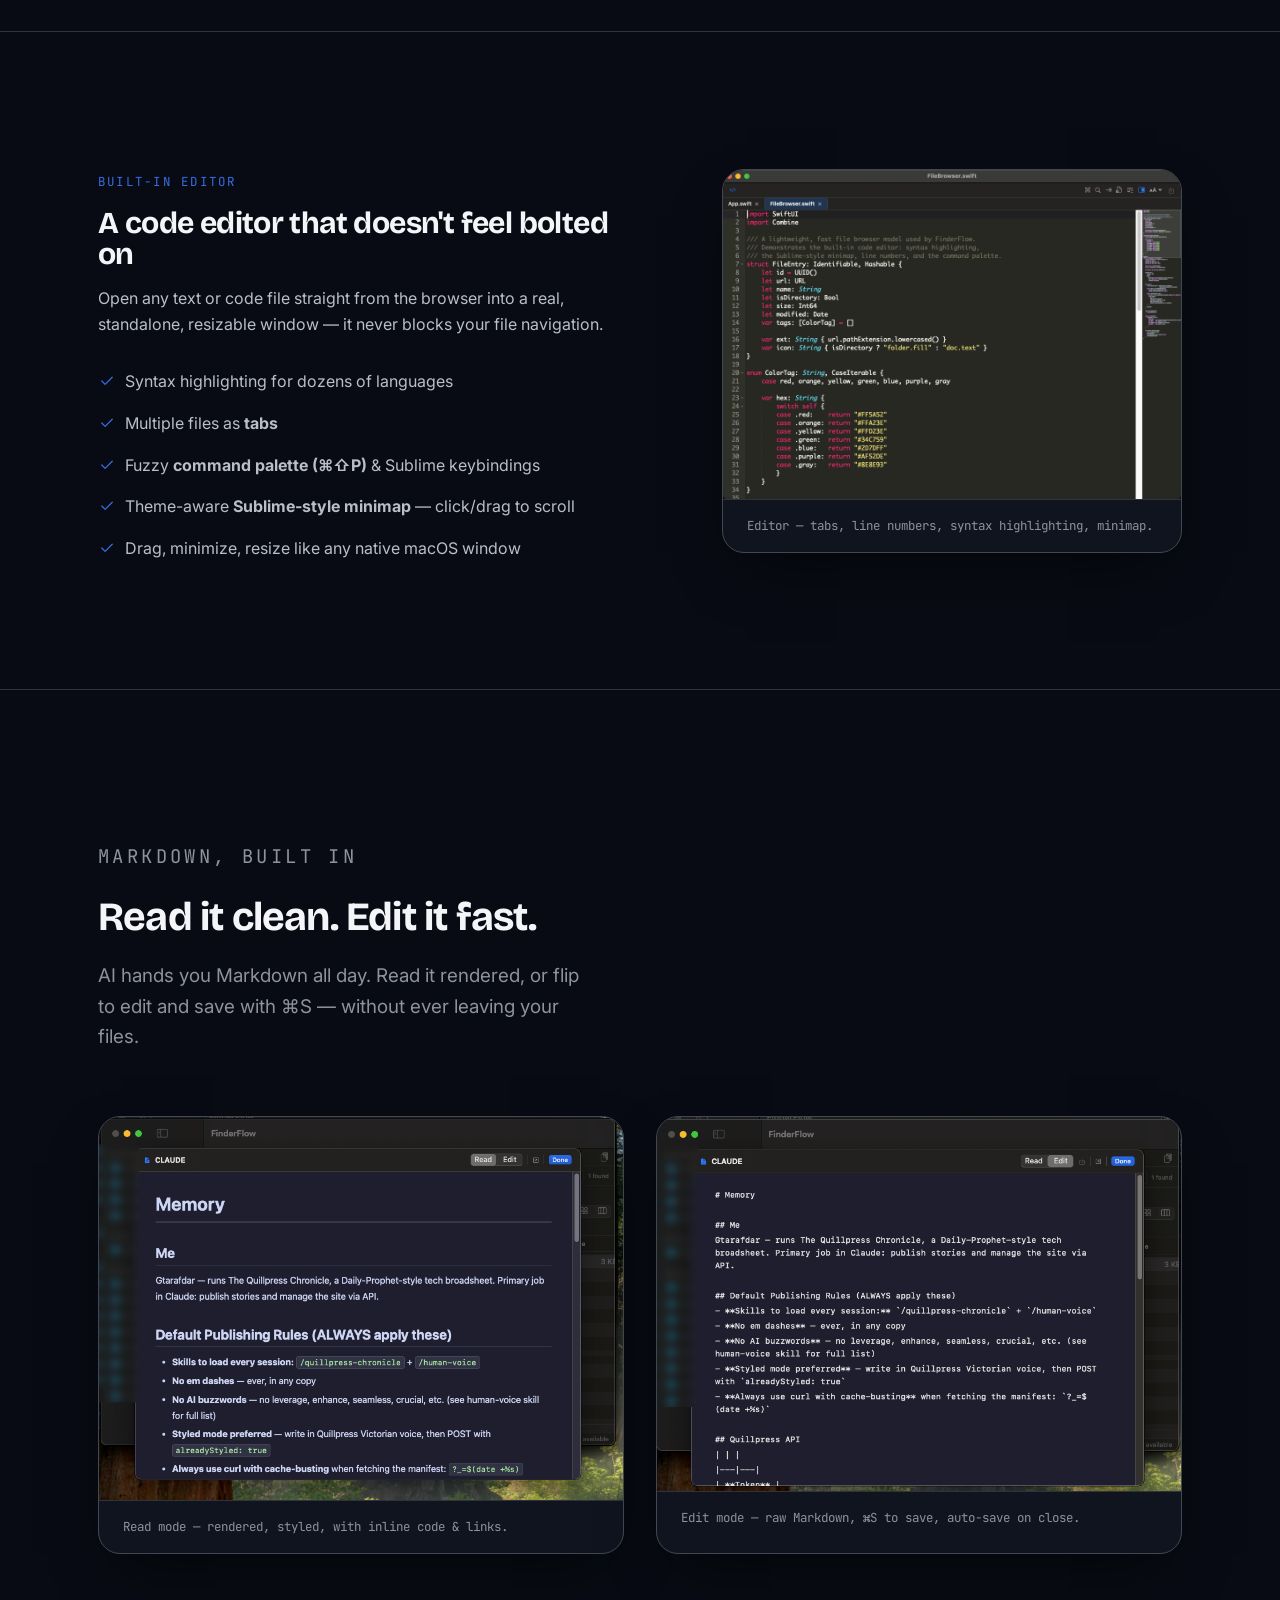
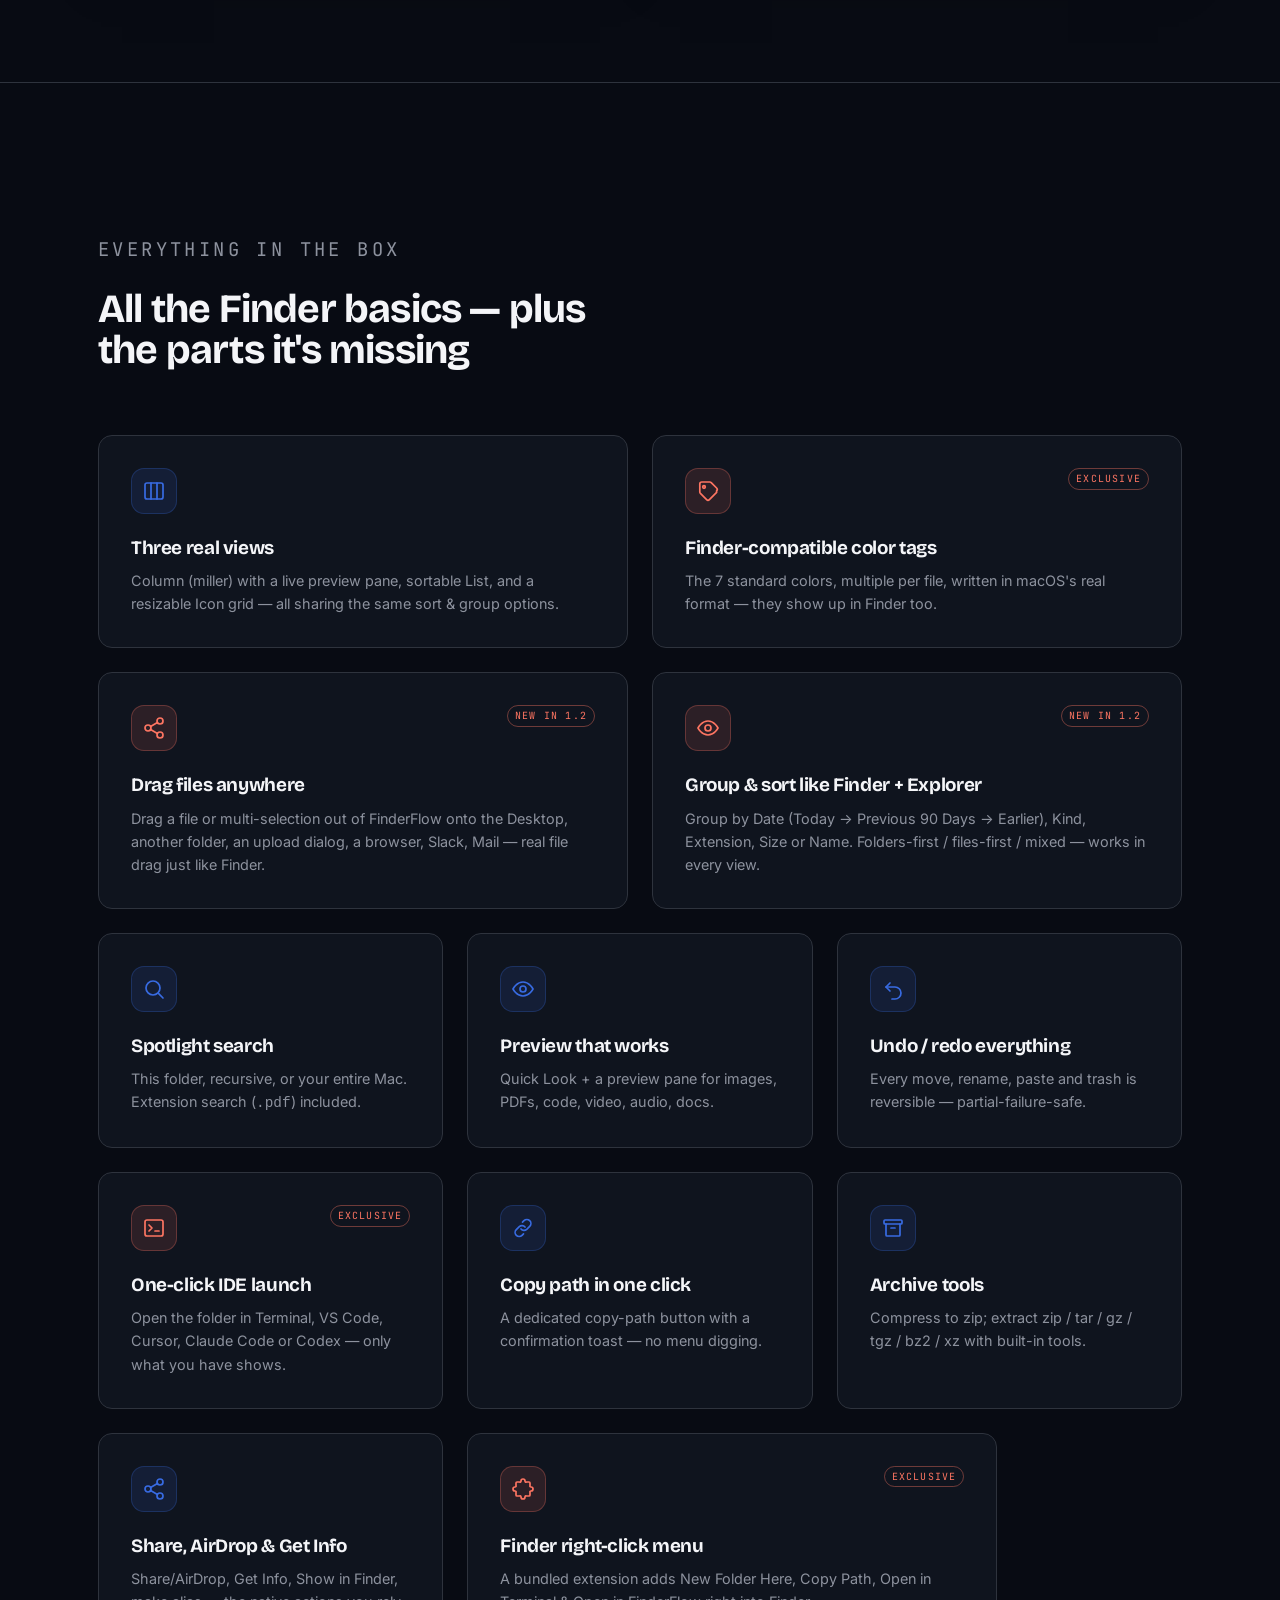
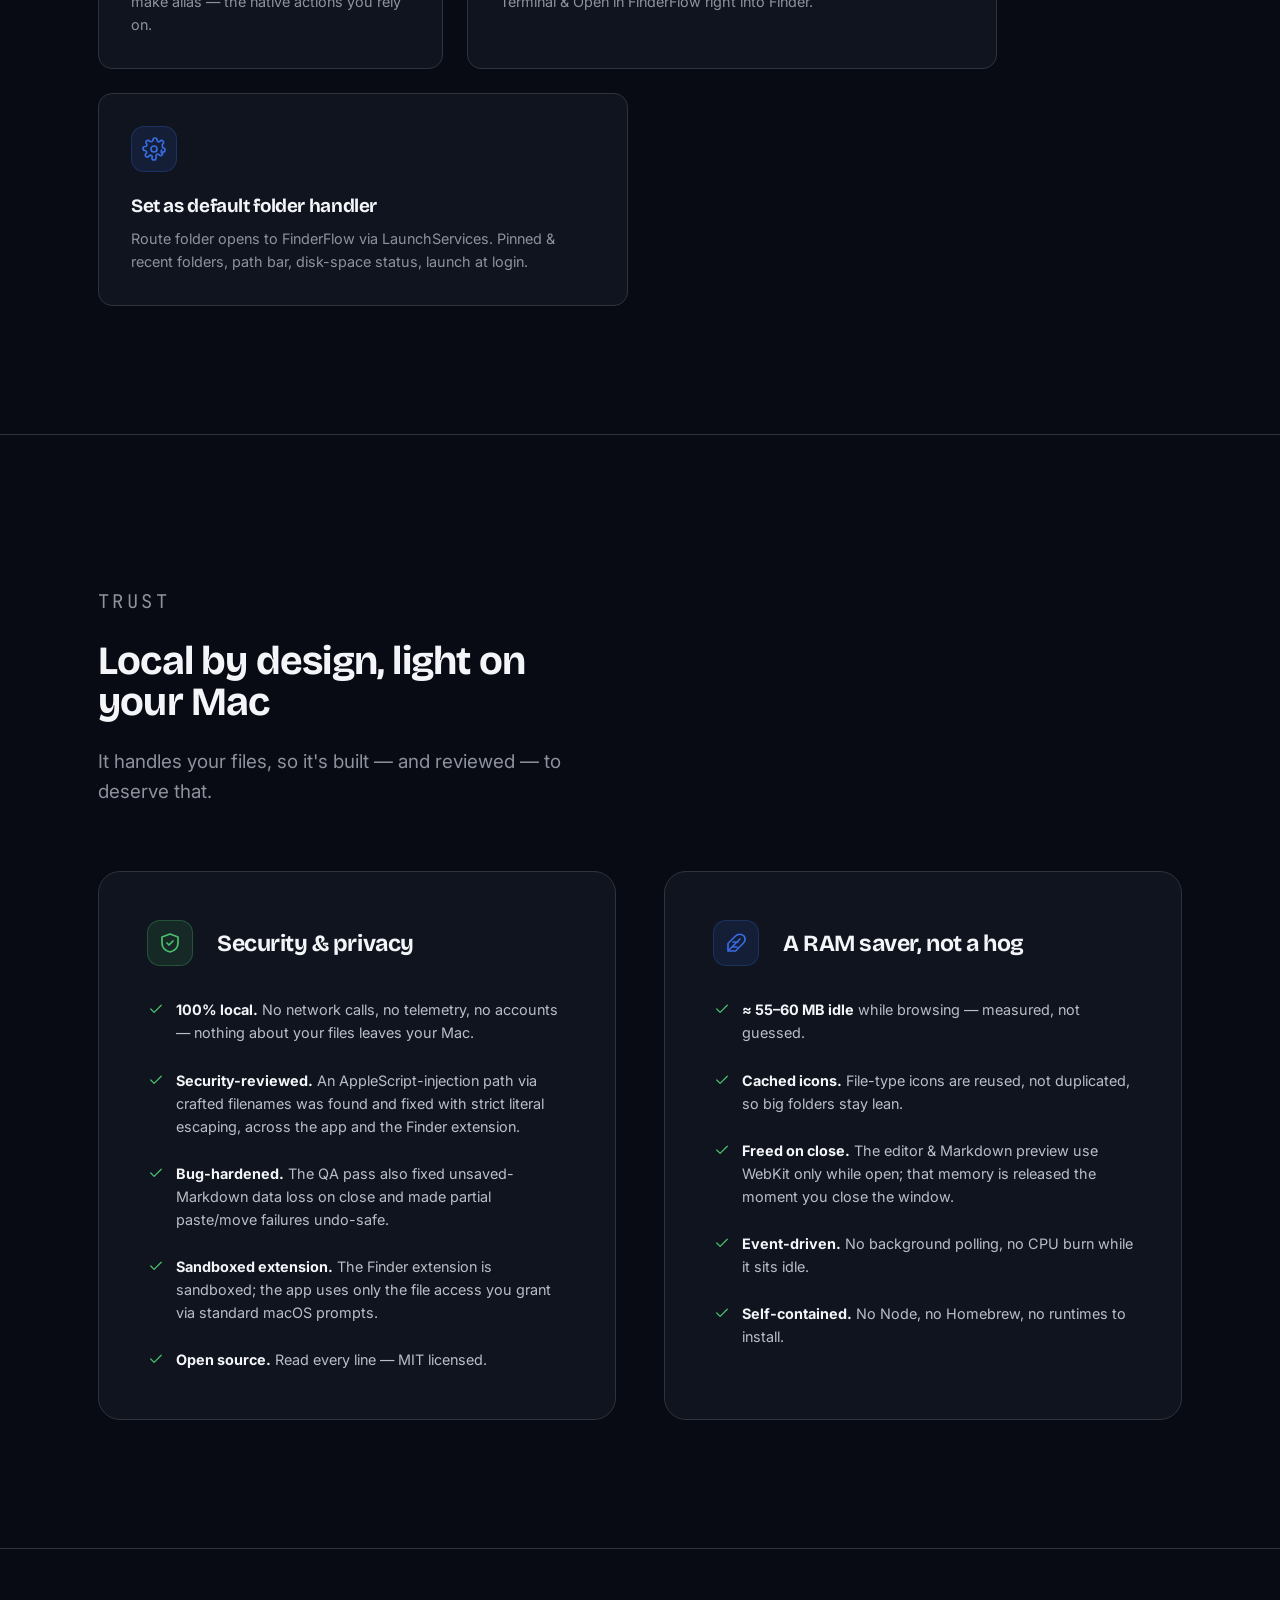
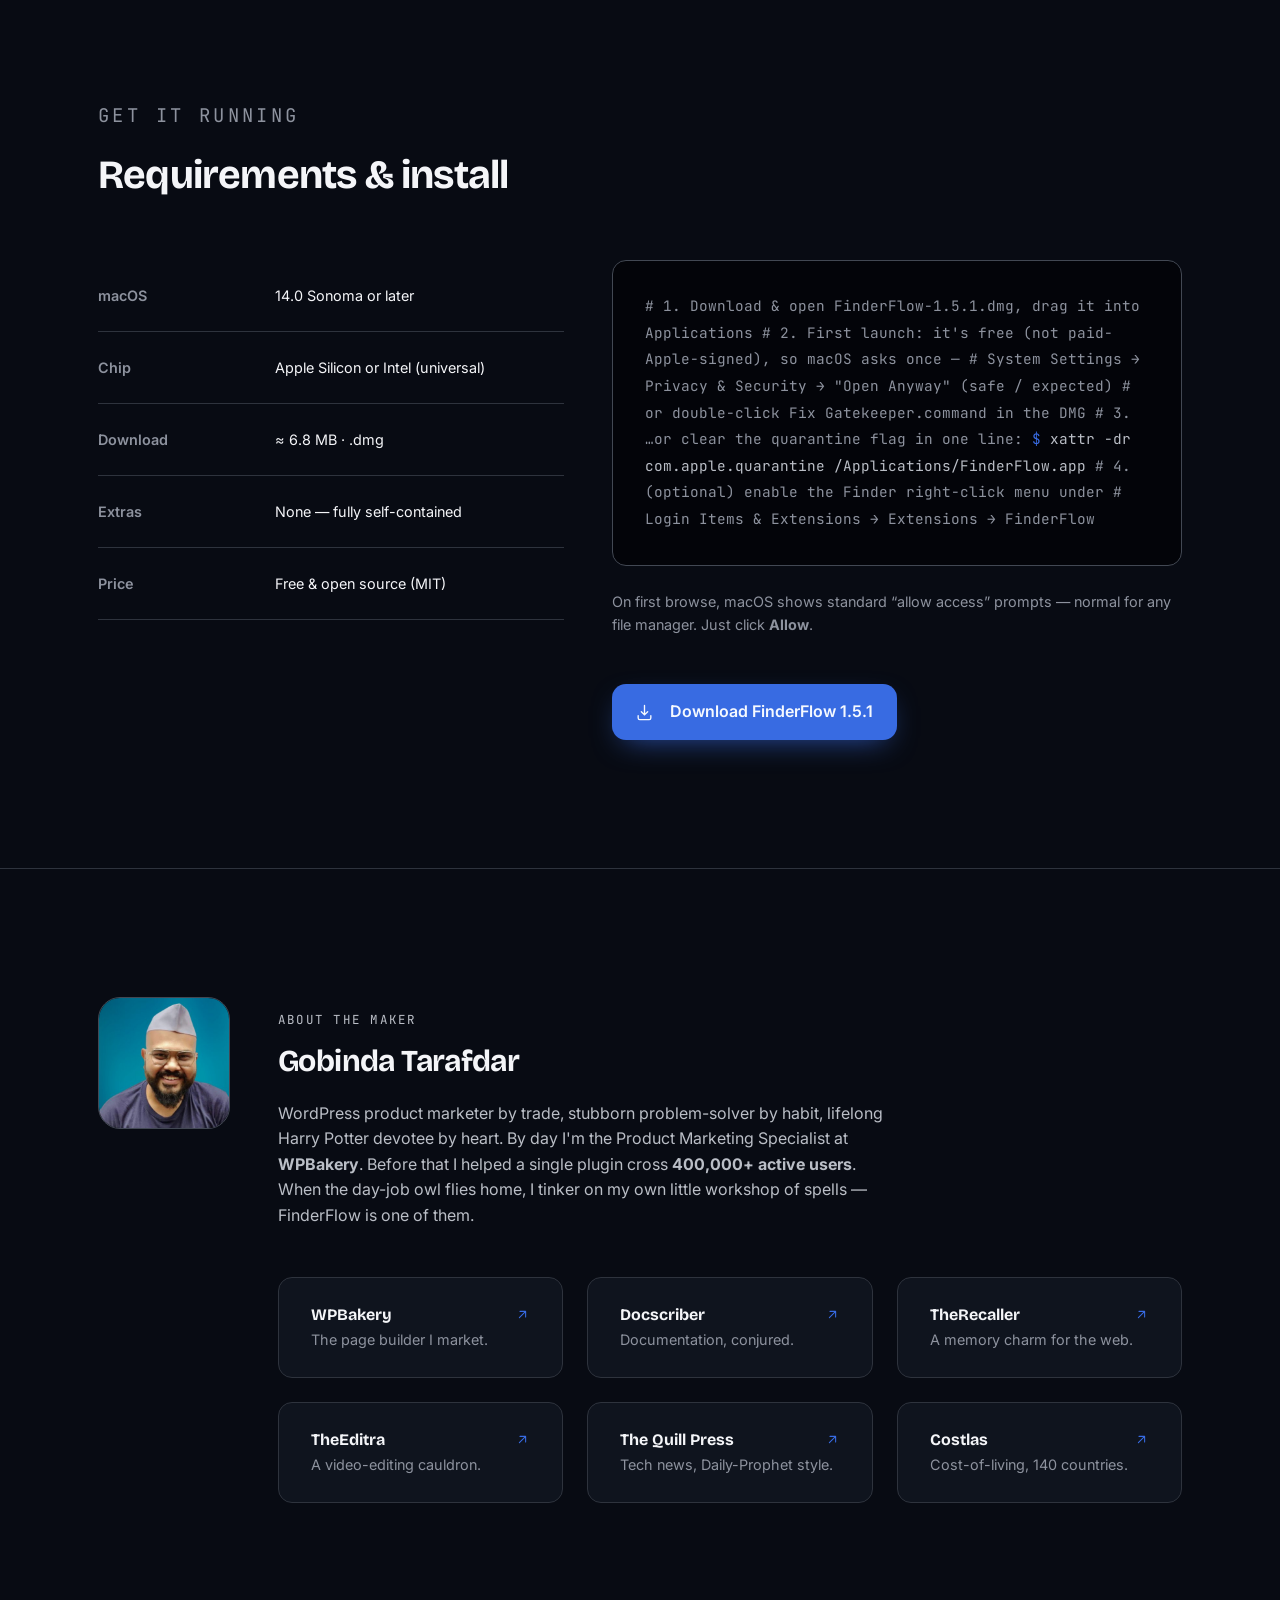
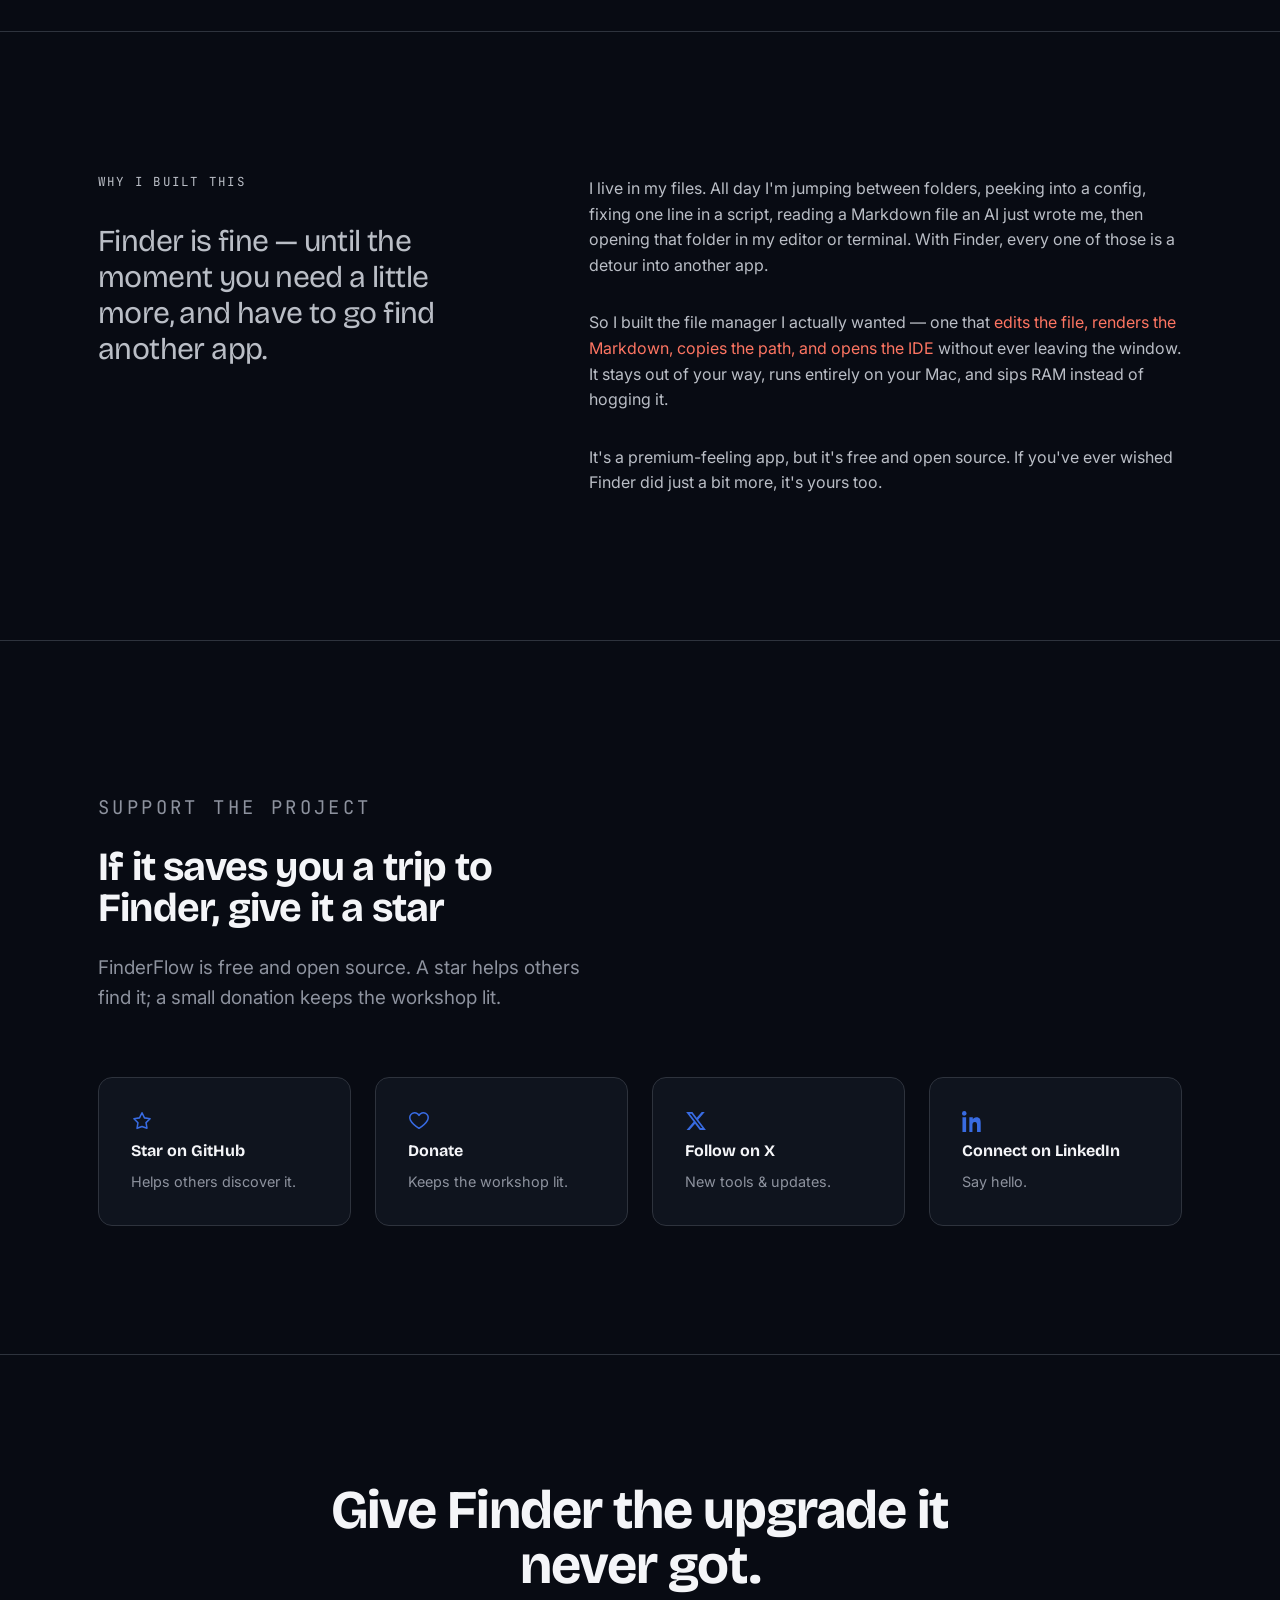
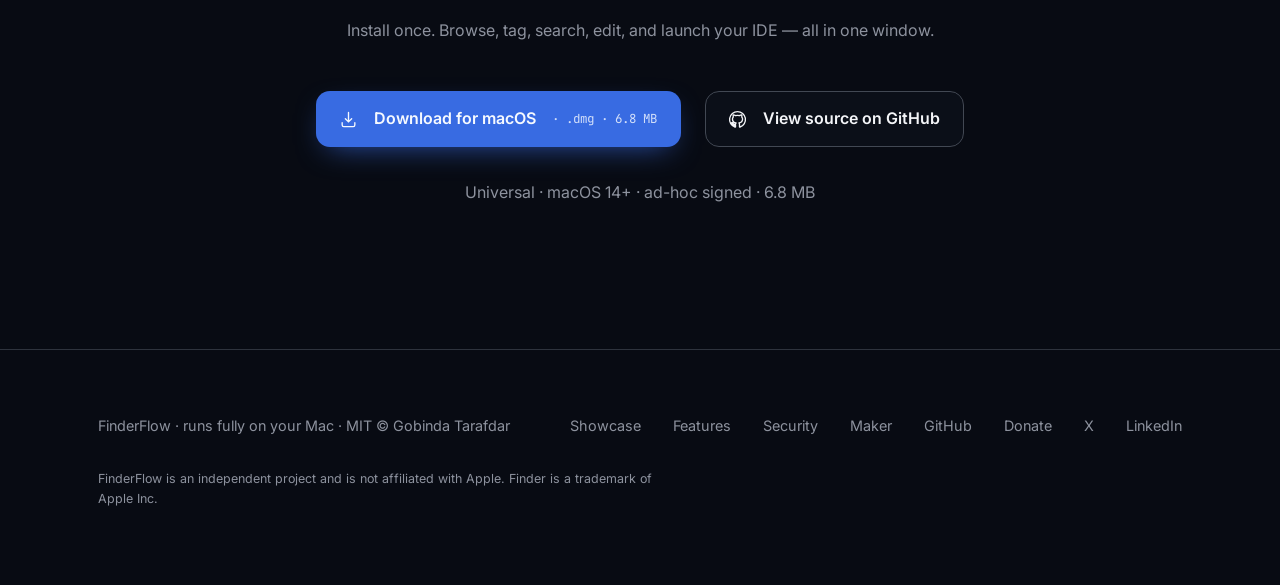
==== commit fea69fa3: "Fix 1.5.1 browse migration so upgrades leave Name A–Z flat lists. Broaden one-time prefs migration f" ====
--- a/docs/index.html
+++ b/docs/index.html
@@ -371,7 +371,7 @@
           </table>
           <div>
             <div class="terminal" aria-label="Install steps">
-<span class="c"># 1. Download &amp; open FinderFlow-1.5.dmg, drag it into Applications</span>
+<span class="c"># 1. Download &amp; open FinderFlow-1.5.1.dmg, drag it into Applications</span>
 <span class="c"># 2. First launch: it's free (not paid-Apple-signed), so macOS asks once —</span>
 <span class="c">#    System Settings → Privacy &amp; Security → "Open Anyway" (safe / expected)</span>
 <span class="c">#    or double-click Fix Gatekeeper.command in the DMG</span>
@@ -384,7 +384,7 @@
               On first browse, macOS shows standard “allow access” prompts — normal for any file manager. Just click <strong>Allow</strong>.
             </p>
             <div class="hero__cta">
-              <a class="btn btn--primary" href="https://github.com/Gtarafdar/FinderFlow/releases/latest"><svg class="icon"><use href="#i-download"/></svg> Download FinderFlow 1.5</a>
+              <a class="btn btn--primary" href="https://github.com/Gtarafdar/FinderFlow/releases/latest"><svg class="icon"><use href="#i-download"/></svg> Download FinderFlow 1.5.1</a>
             </div>
           </div>
         </div>
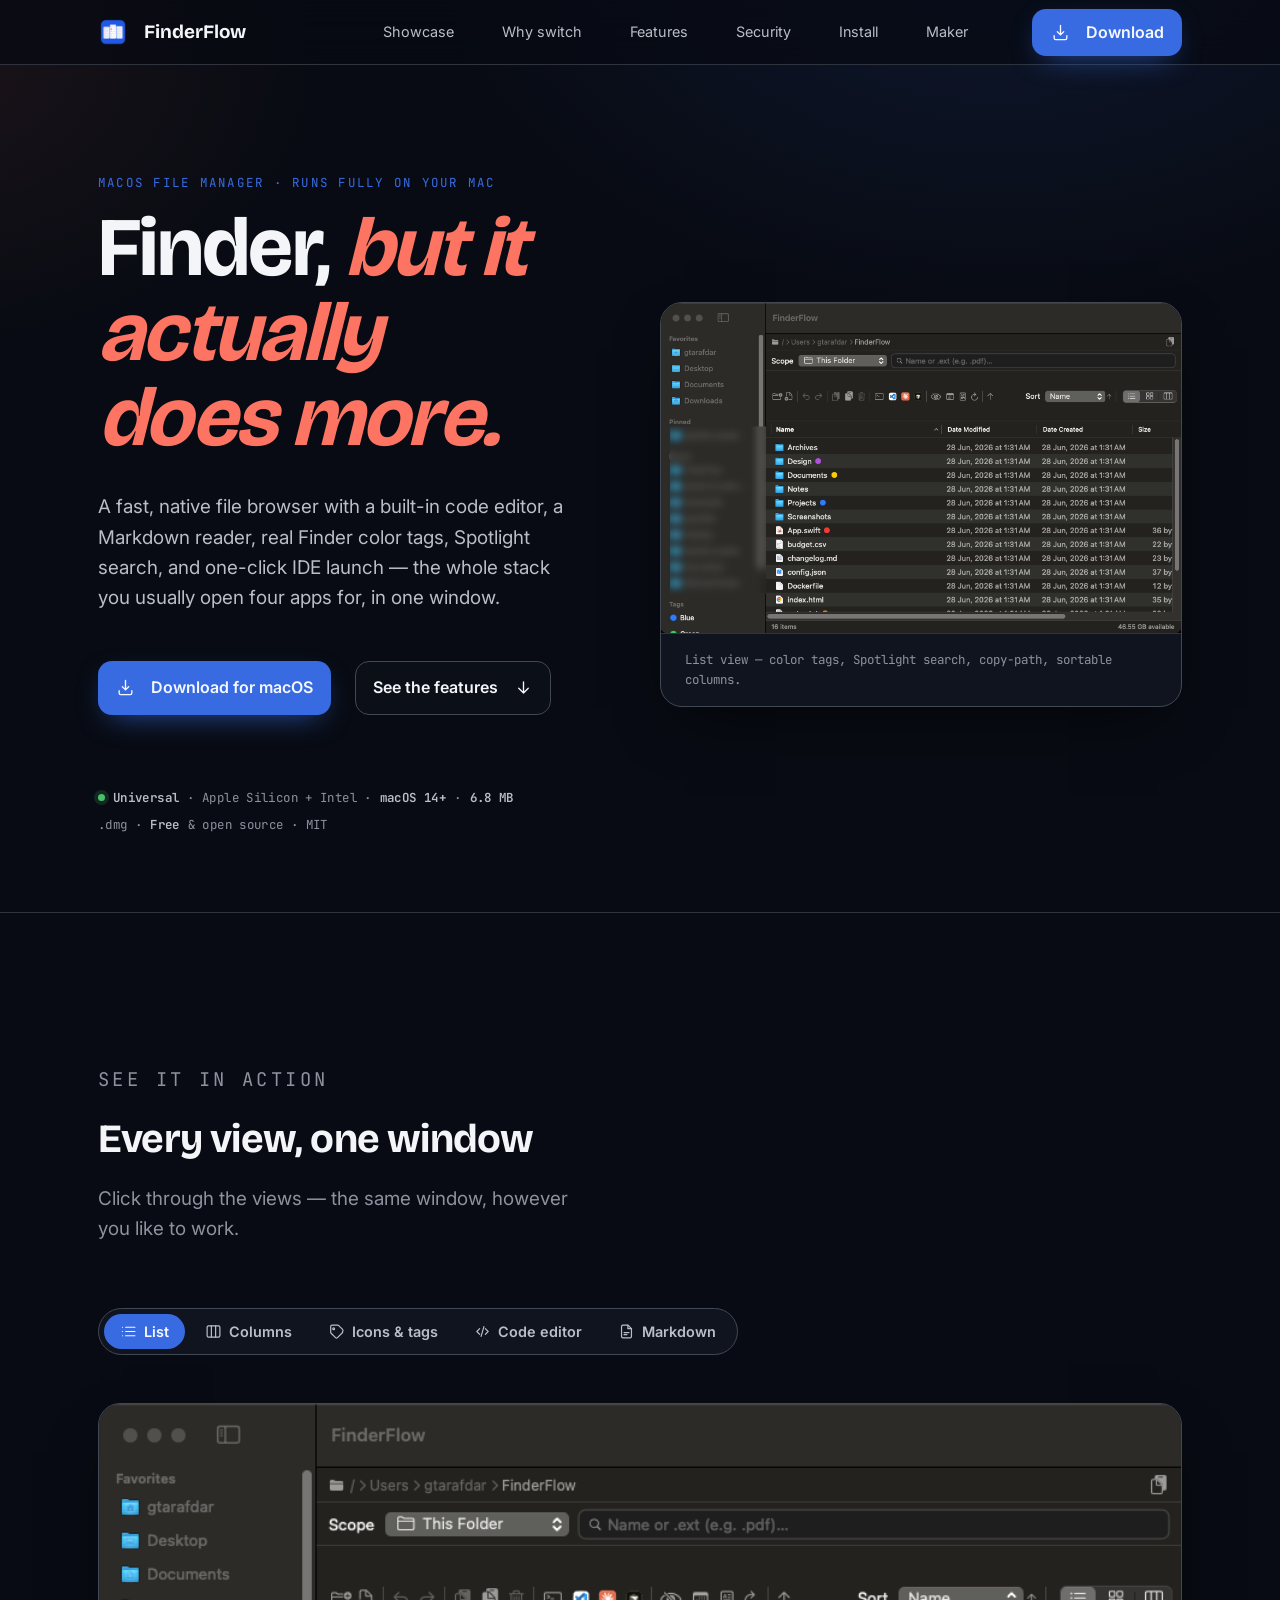
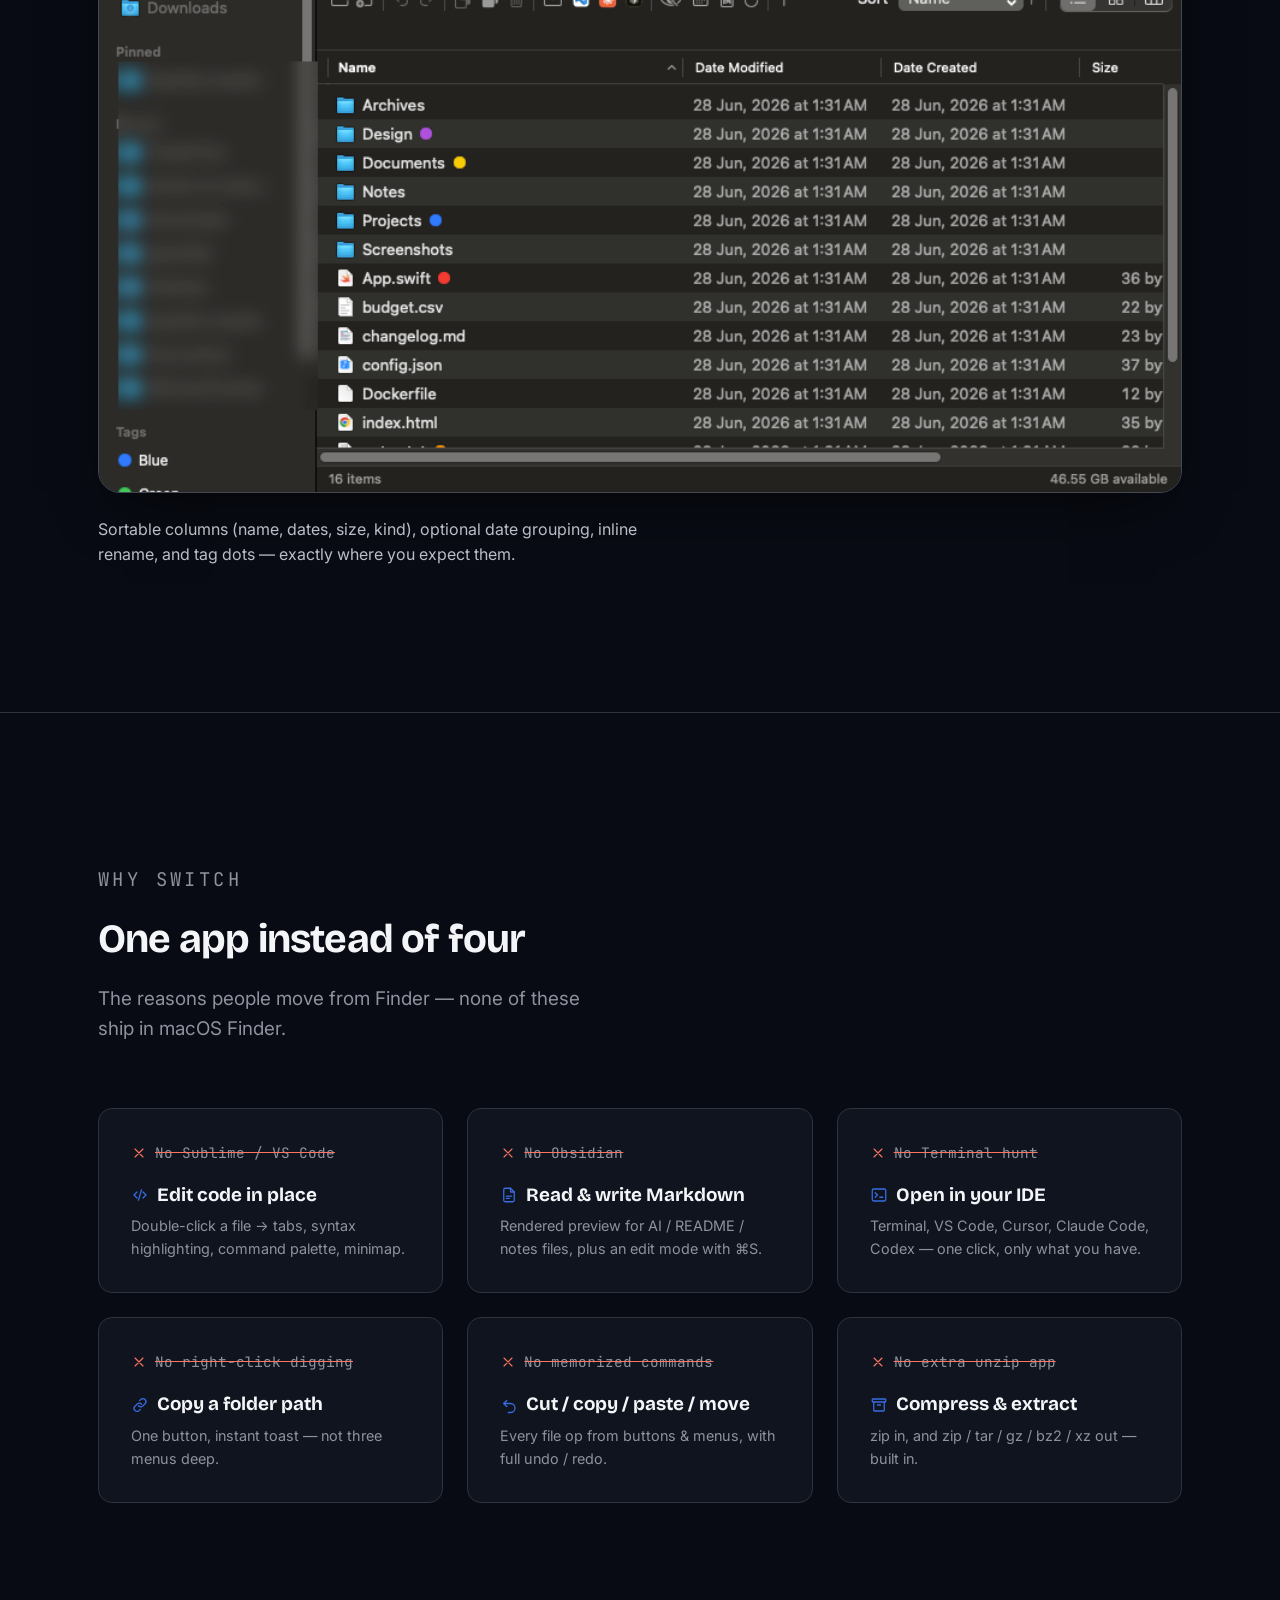
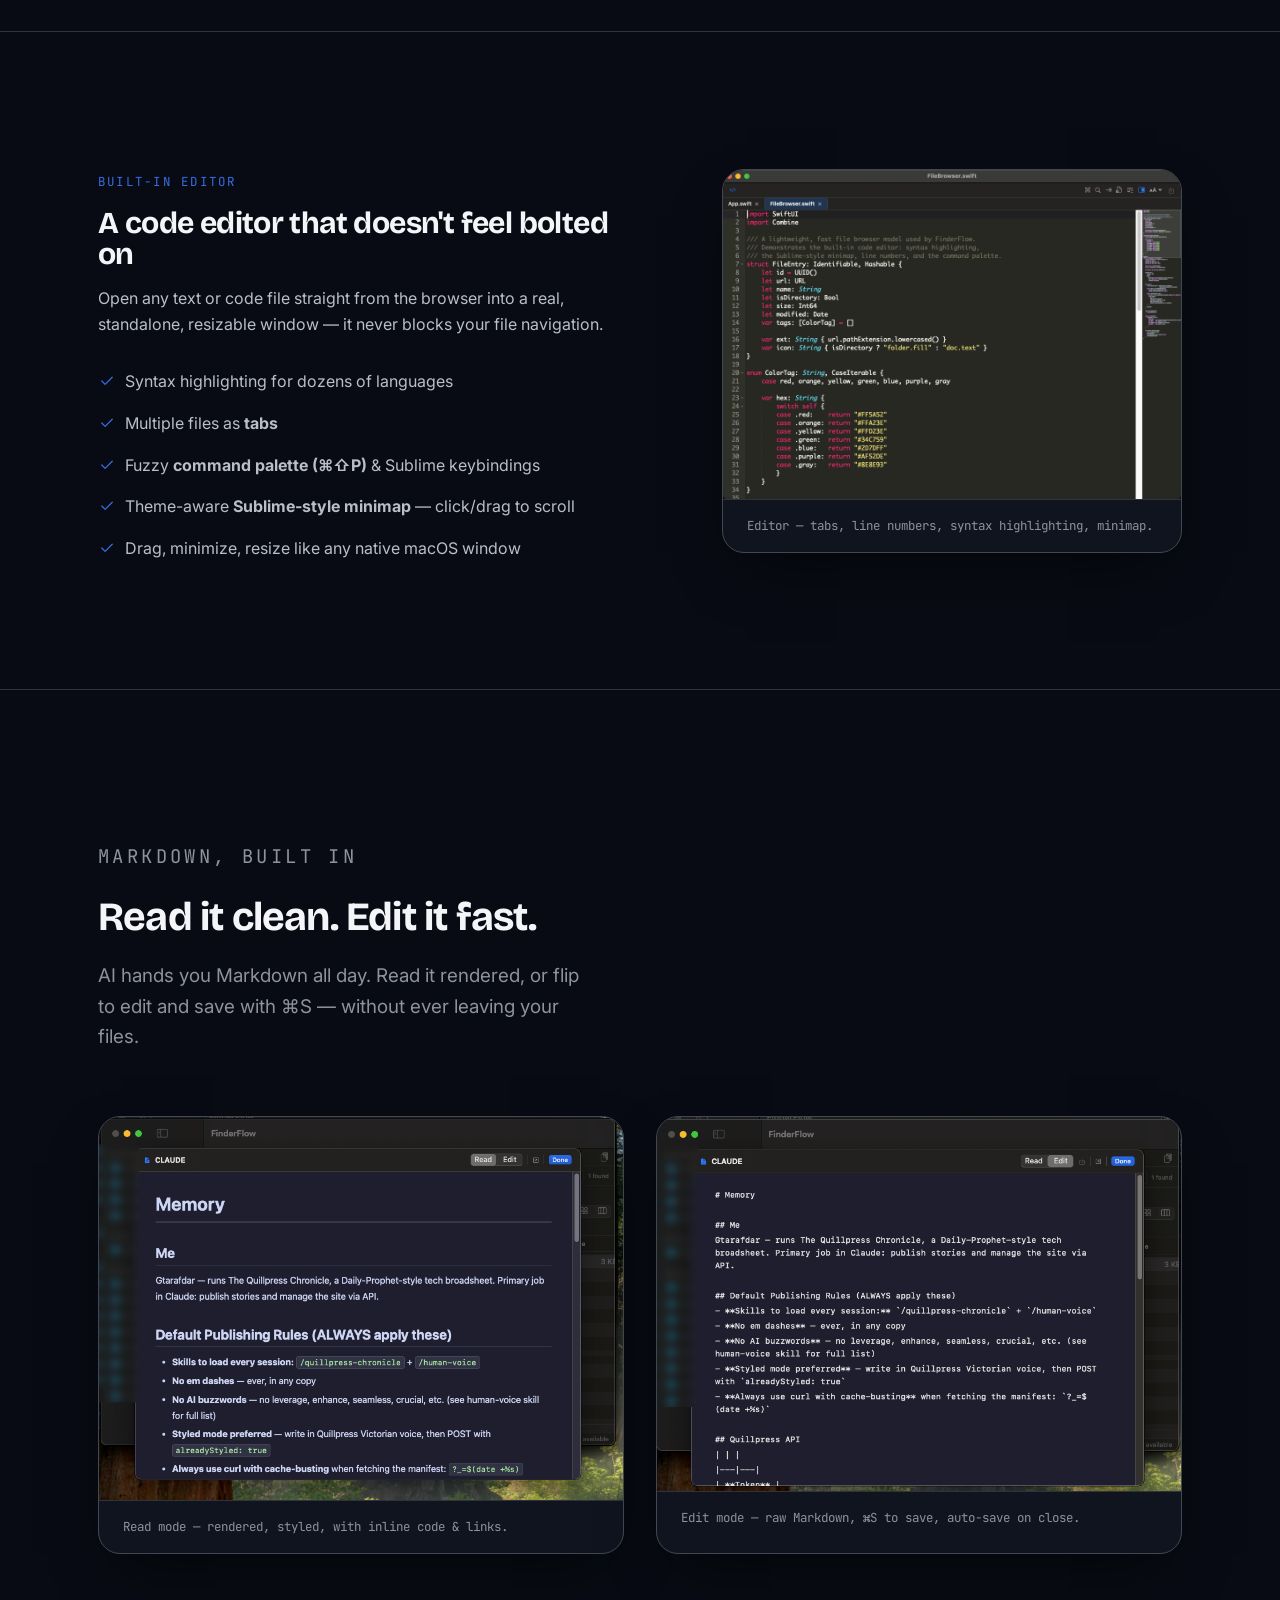
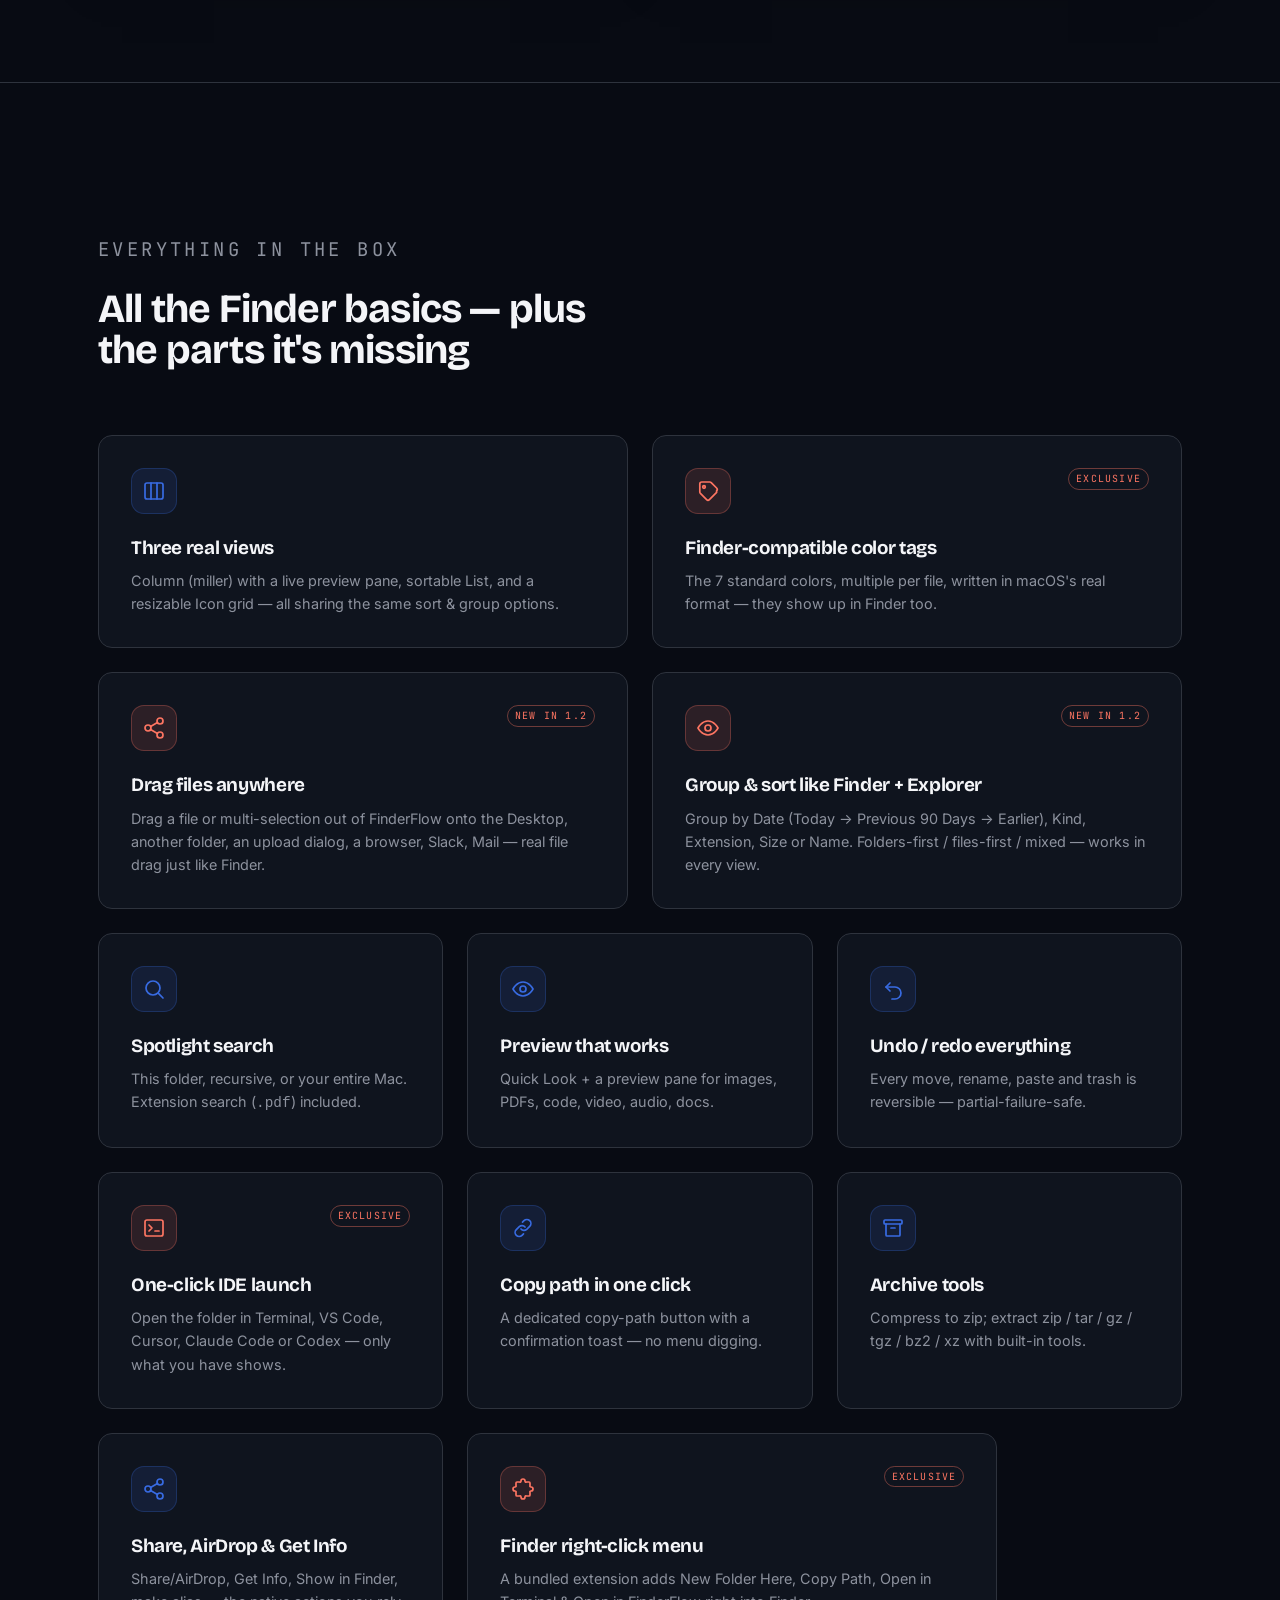
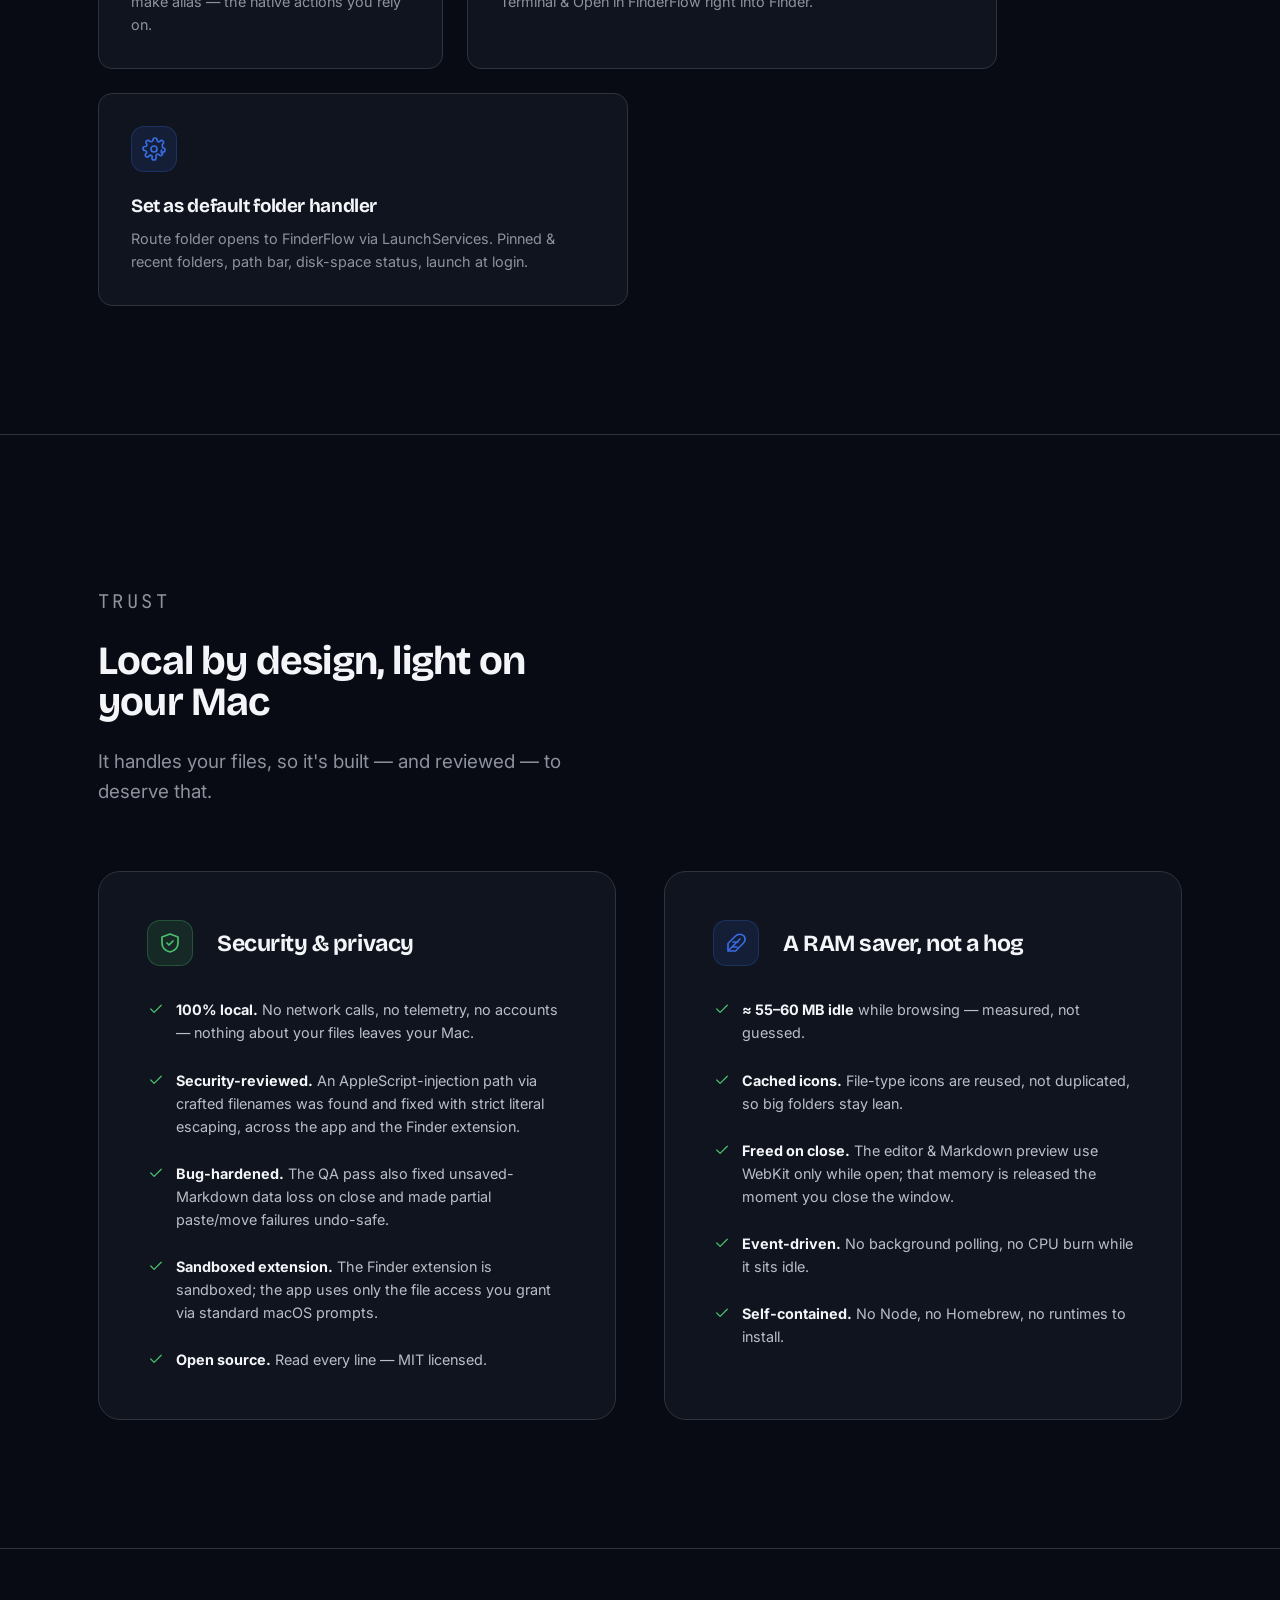
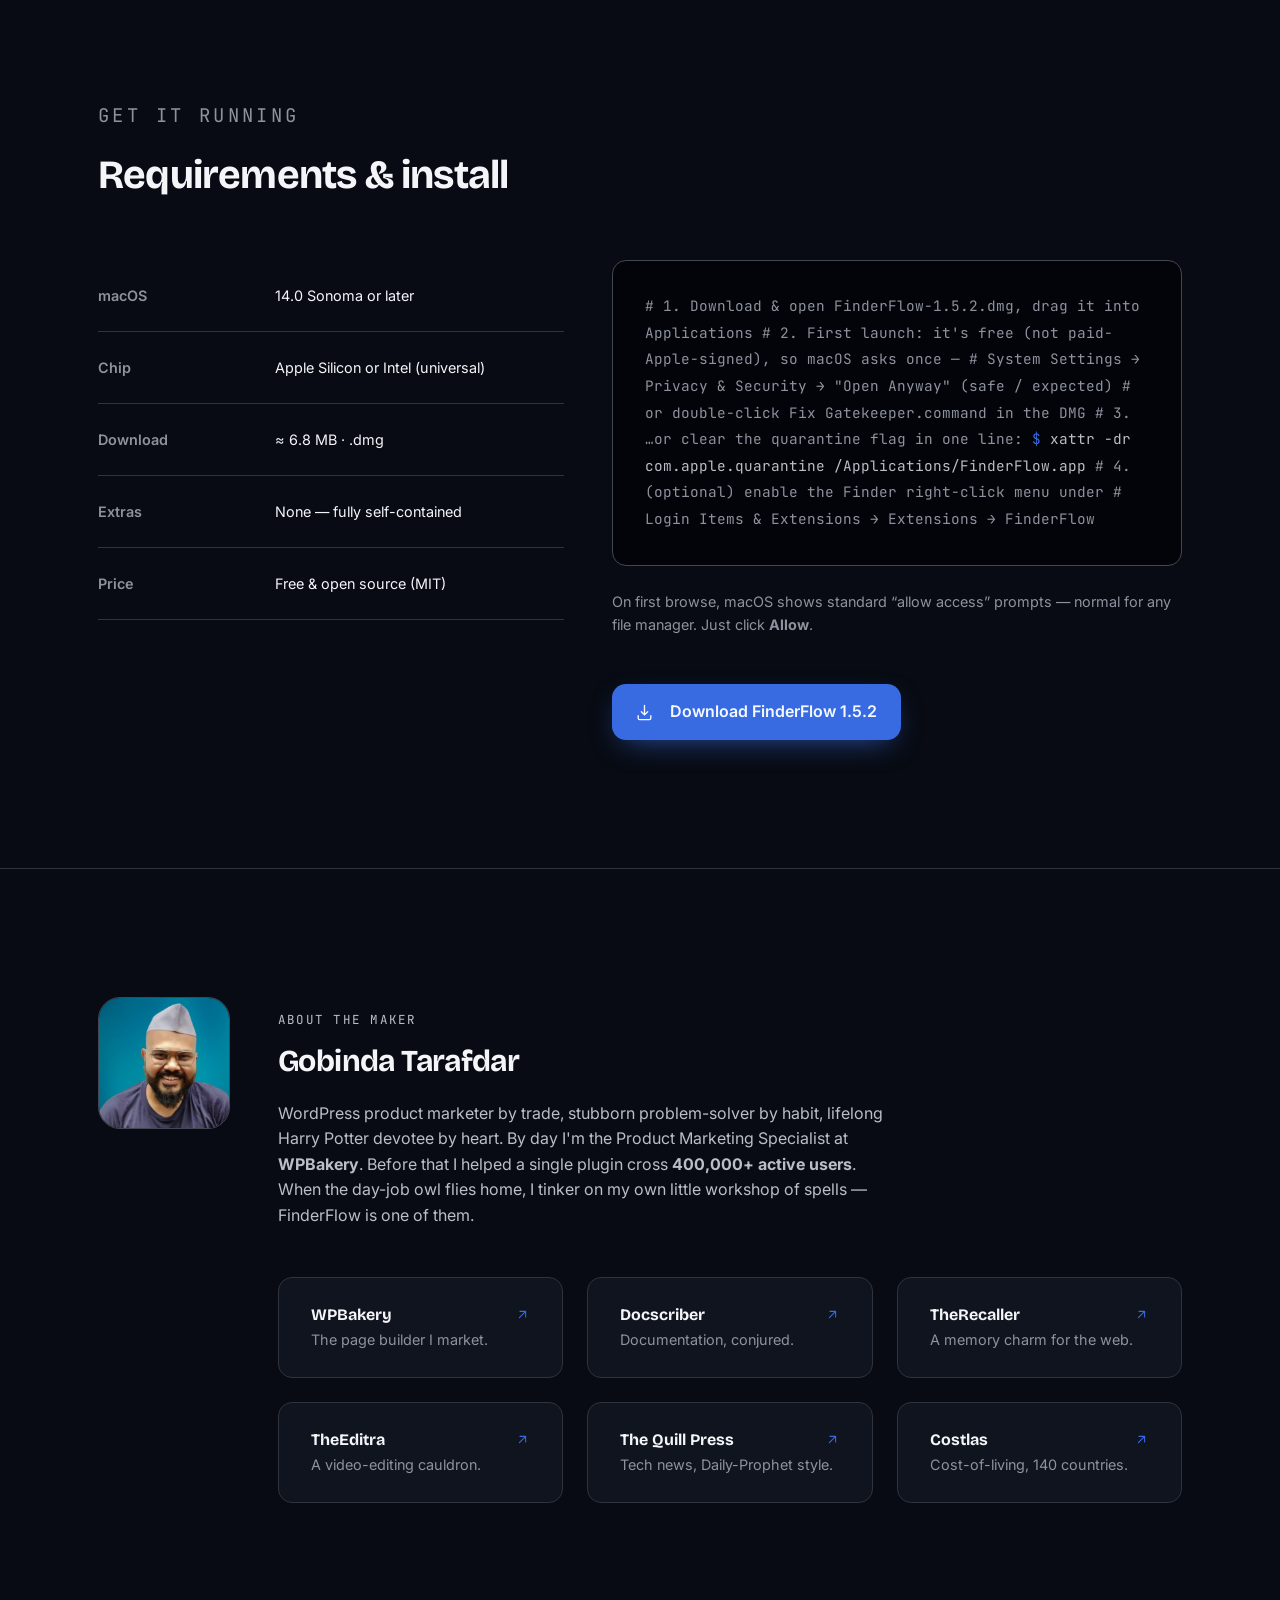
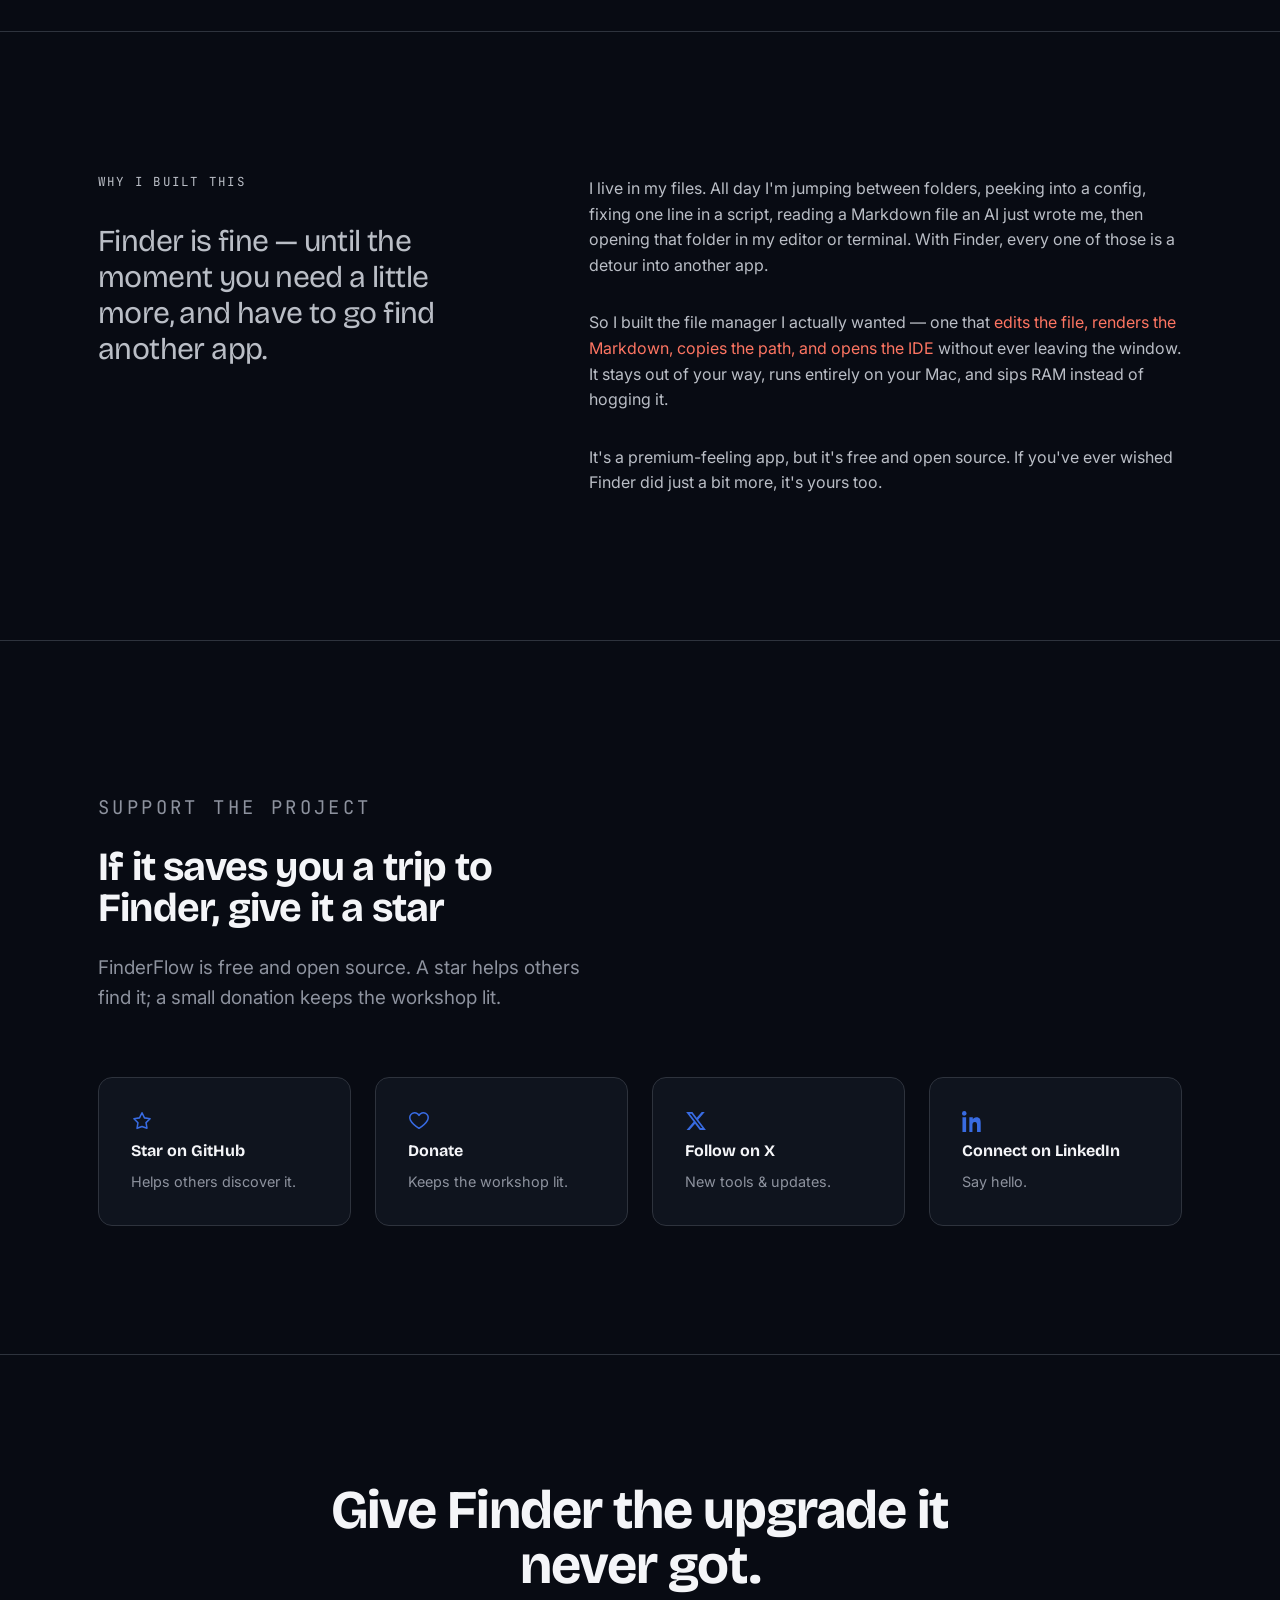
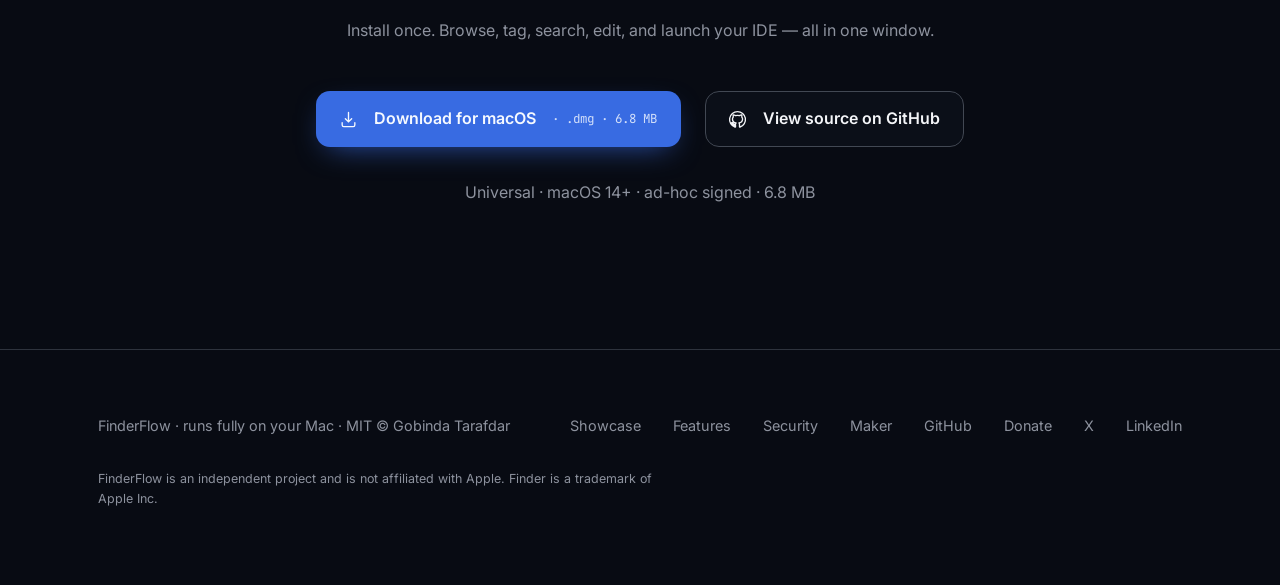
==== commit c9e0fb59: "Speed up folder and file open (v1.5.2). Clear listings on navigate, skip expensive Kind/tag metadata" ====
--- a/docs/index.html
+++ b/docs/index.html
@@ -371,7 +371,7 @@
           </table>
           <div>
             <div class="terminal" aria-label="Install steps">
-<span class="c"># 1. Download &amp; open FinderFlow-1.5.1.dmg, drag it into Applications</span>
+<span class="c"># 1. Download &amp; open FinderFlow-1.5.2.dmg, drag it into Applications</span>
 <span class="c"># 2. First launch: it's free (not paid-Apple-signed), so macOS asks once —</span>
 <span class="c">#    System Settings → Privacy &amp; Security → "Open Anyway" (safe / expected)</span>
 <span class="c">#    or double-click Fix Gatekeeper.command in the DMG</span>
@@ -384,7 +384,7 @@
               On first browse, macOS shows standard “allow access” prompts — normal for any file manager. Just click <strong>Allow</strong>.
             </p>
             <div class="hero__cta">
-              <a class="btn btn--primary" href="https://github.com/Gtarafdar/FinderFlow/releases/latest"><svg class="icon"><use href="#i-download"/></svg> Download FinderFlow 1.5.1</a>
+              <a class="btn btn--primary" href="https://github.com/Gtarafdar/FinderFlow/releases/latest"><svg class="icon"><use href="#i-download"/></svg> Download FinderFlow 1.5.2</a>
             </div>
           </div>
         </div>
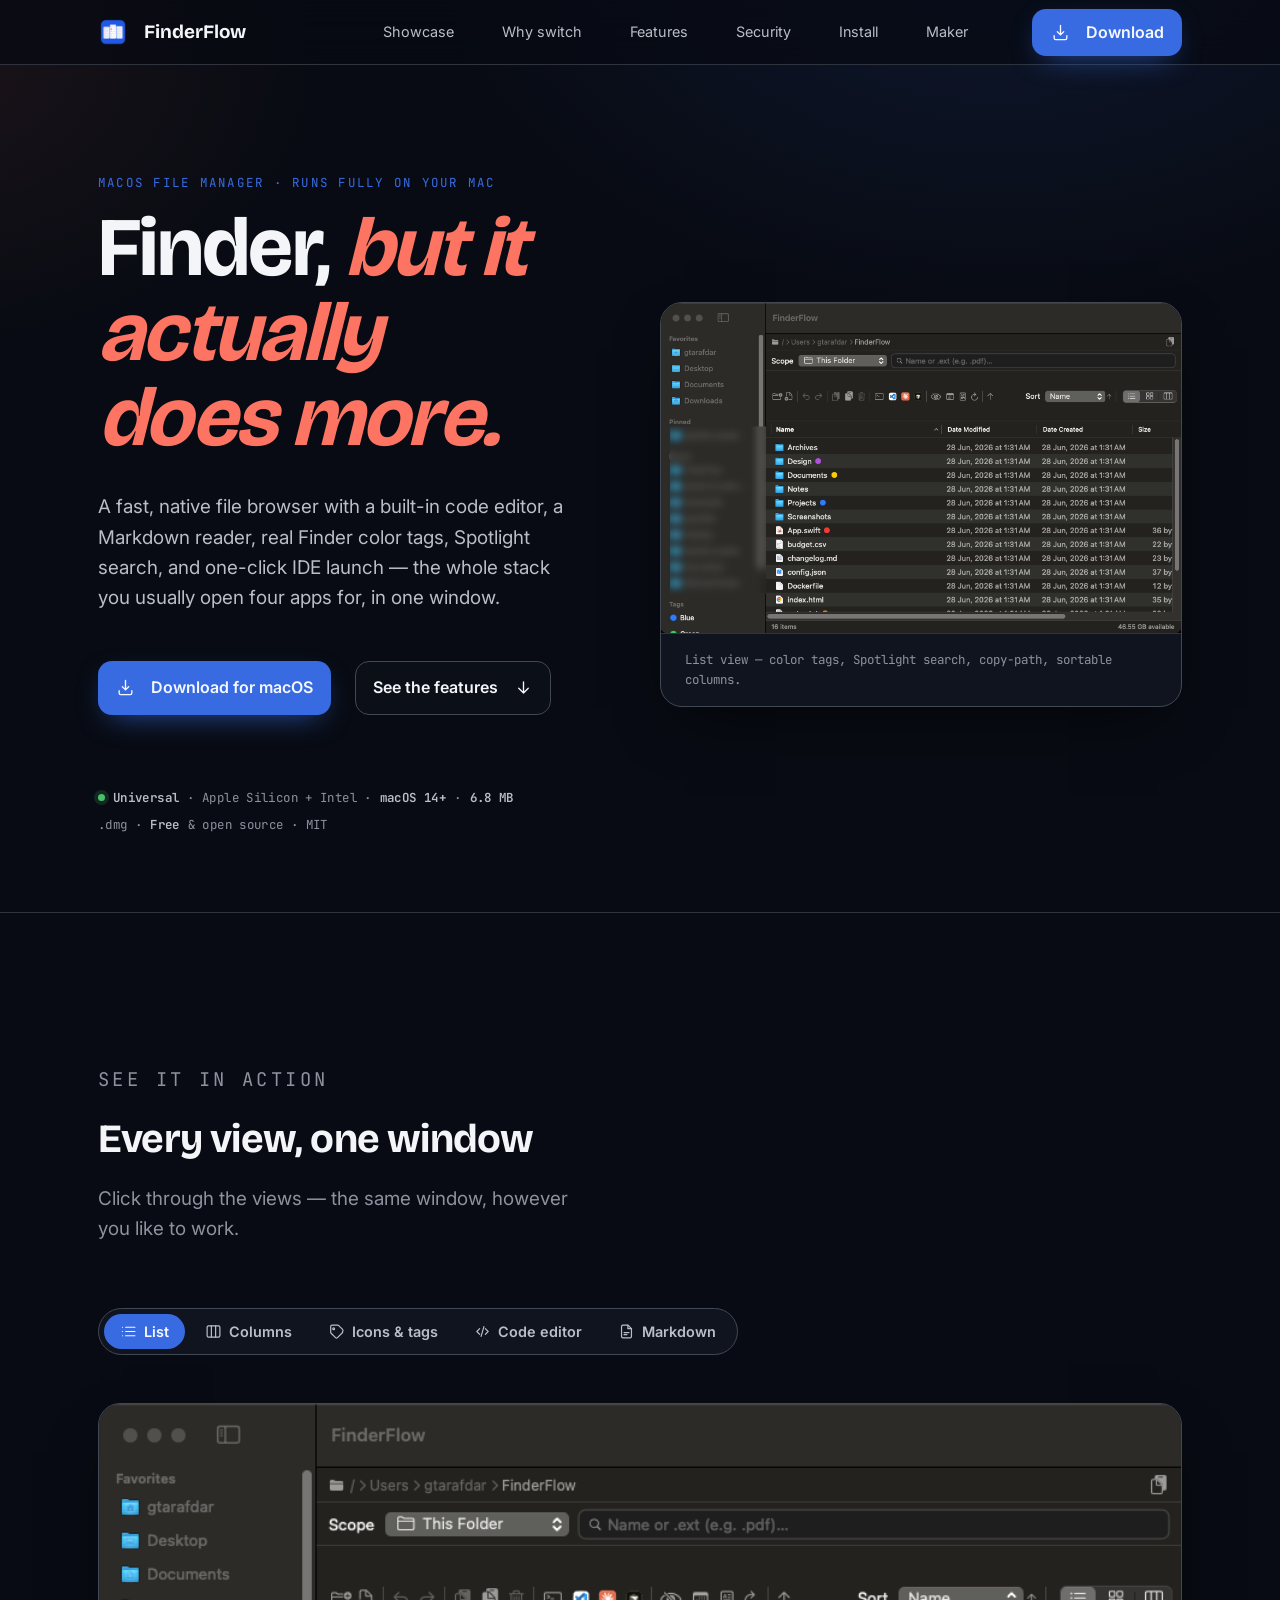
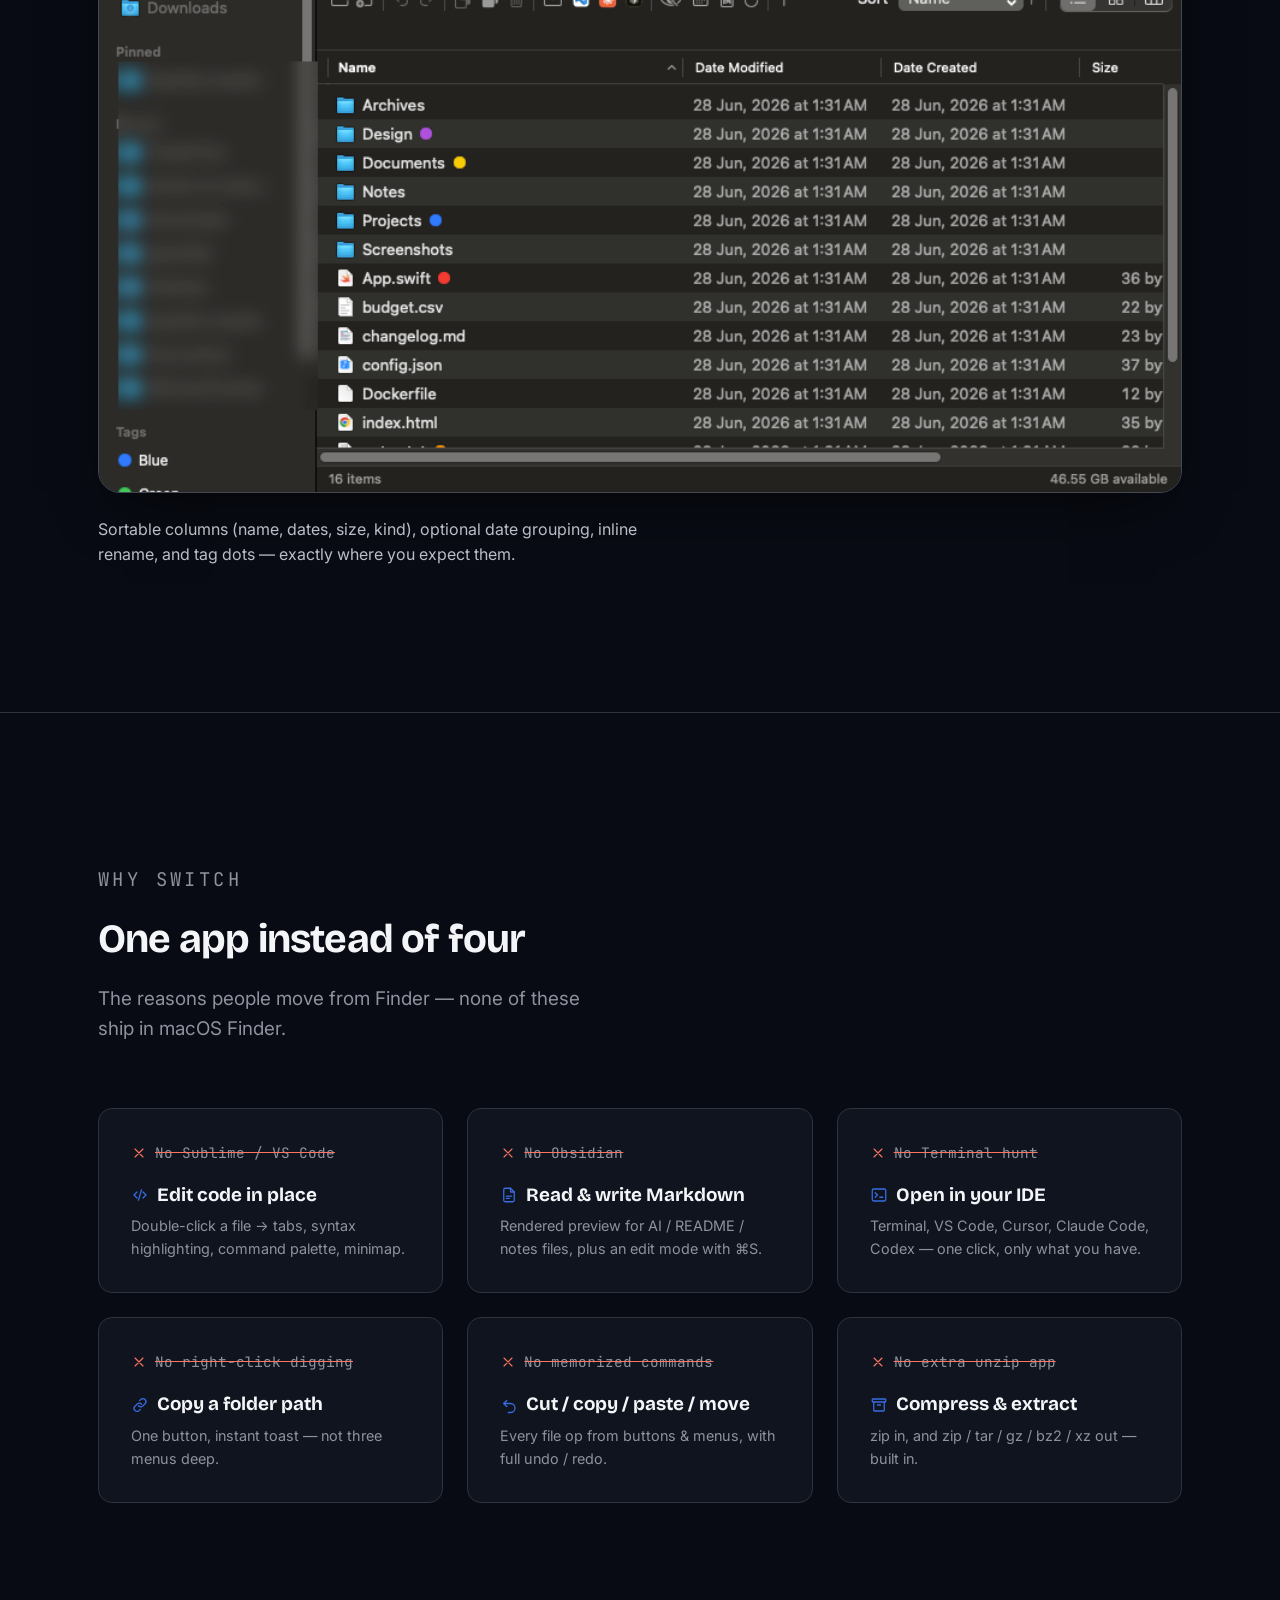
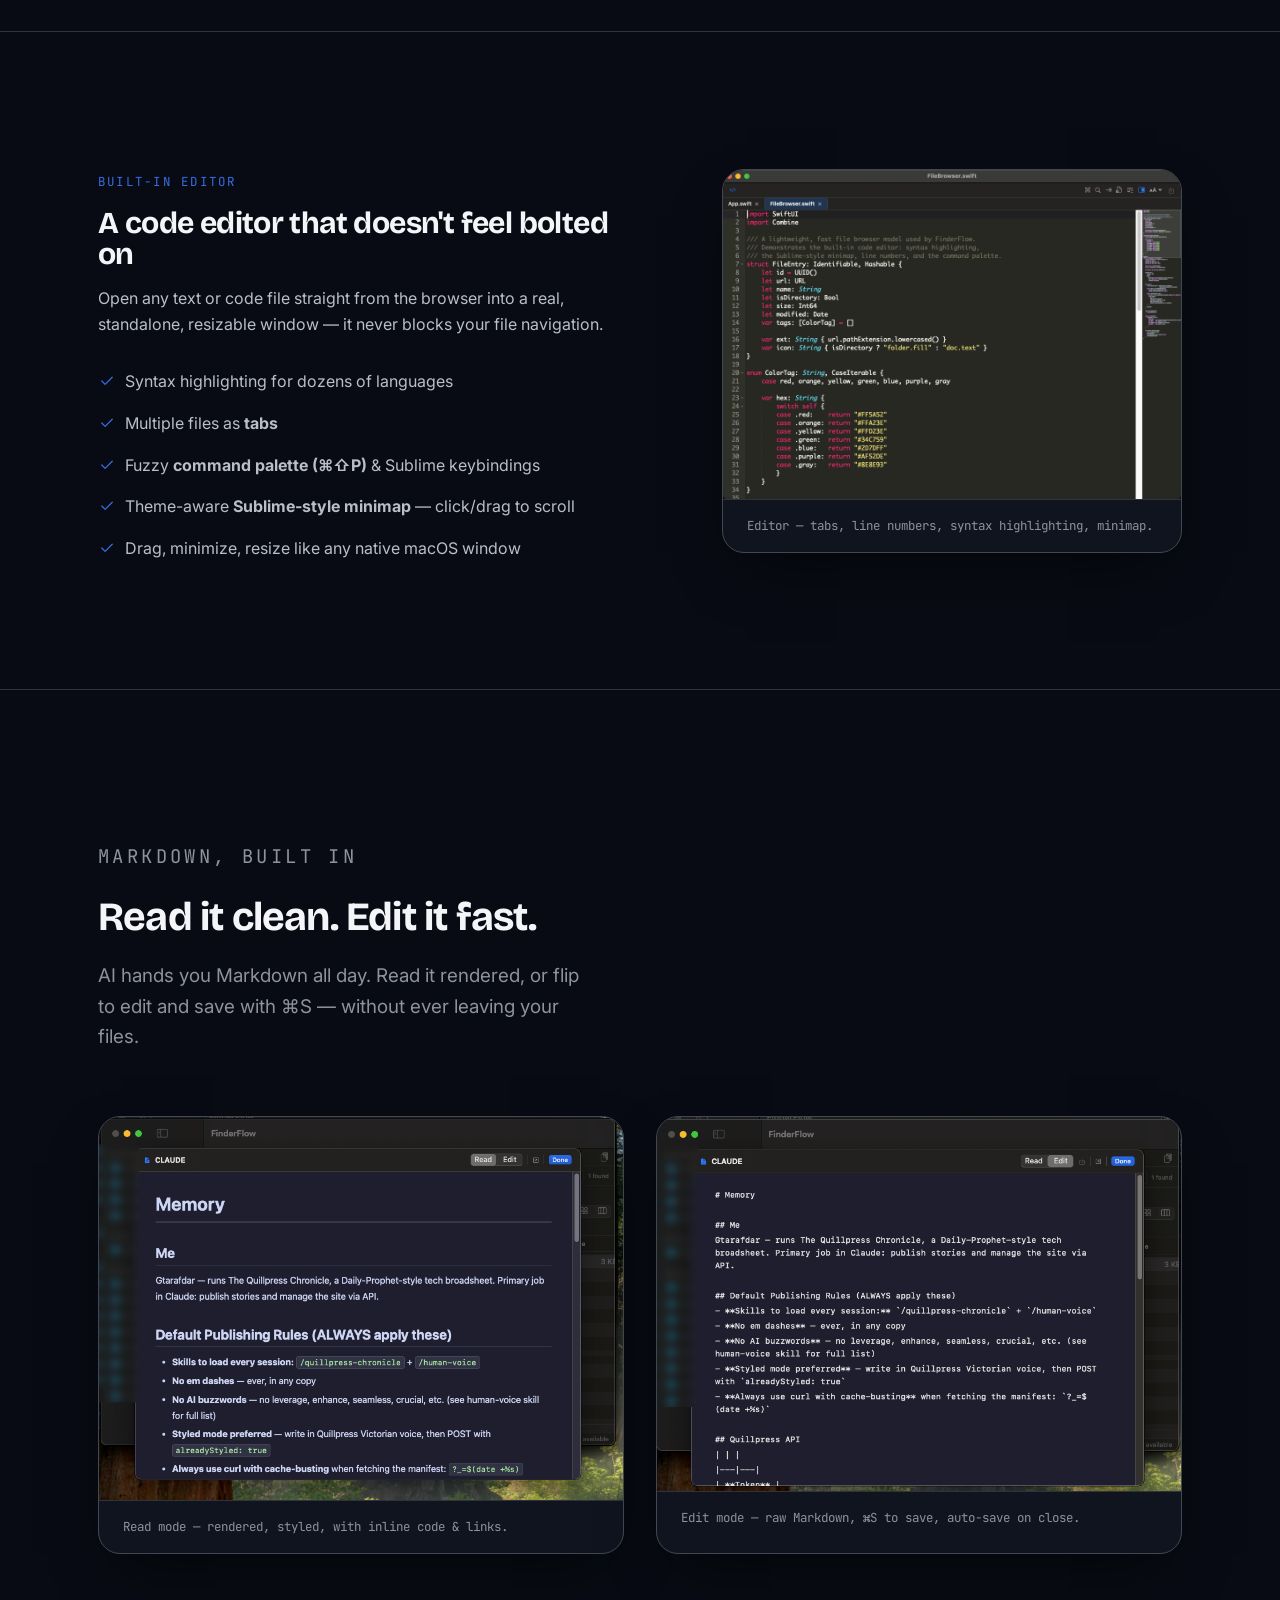
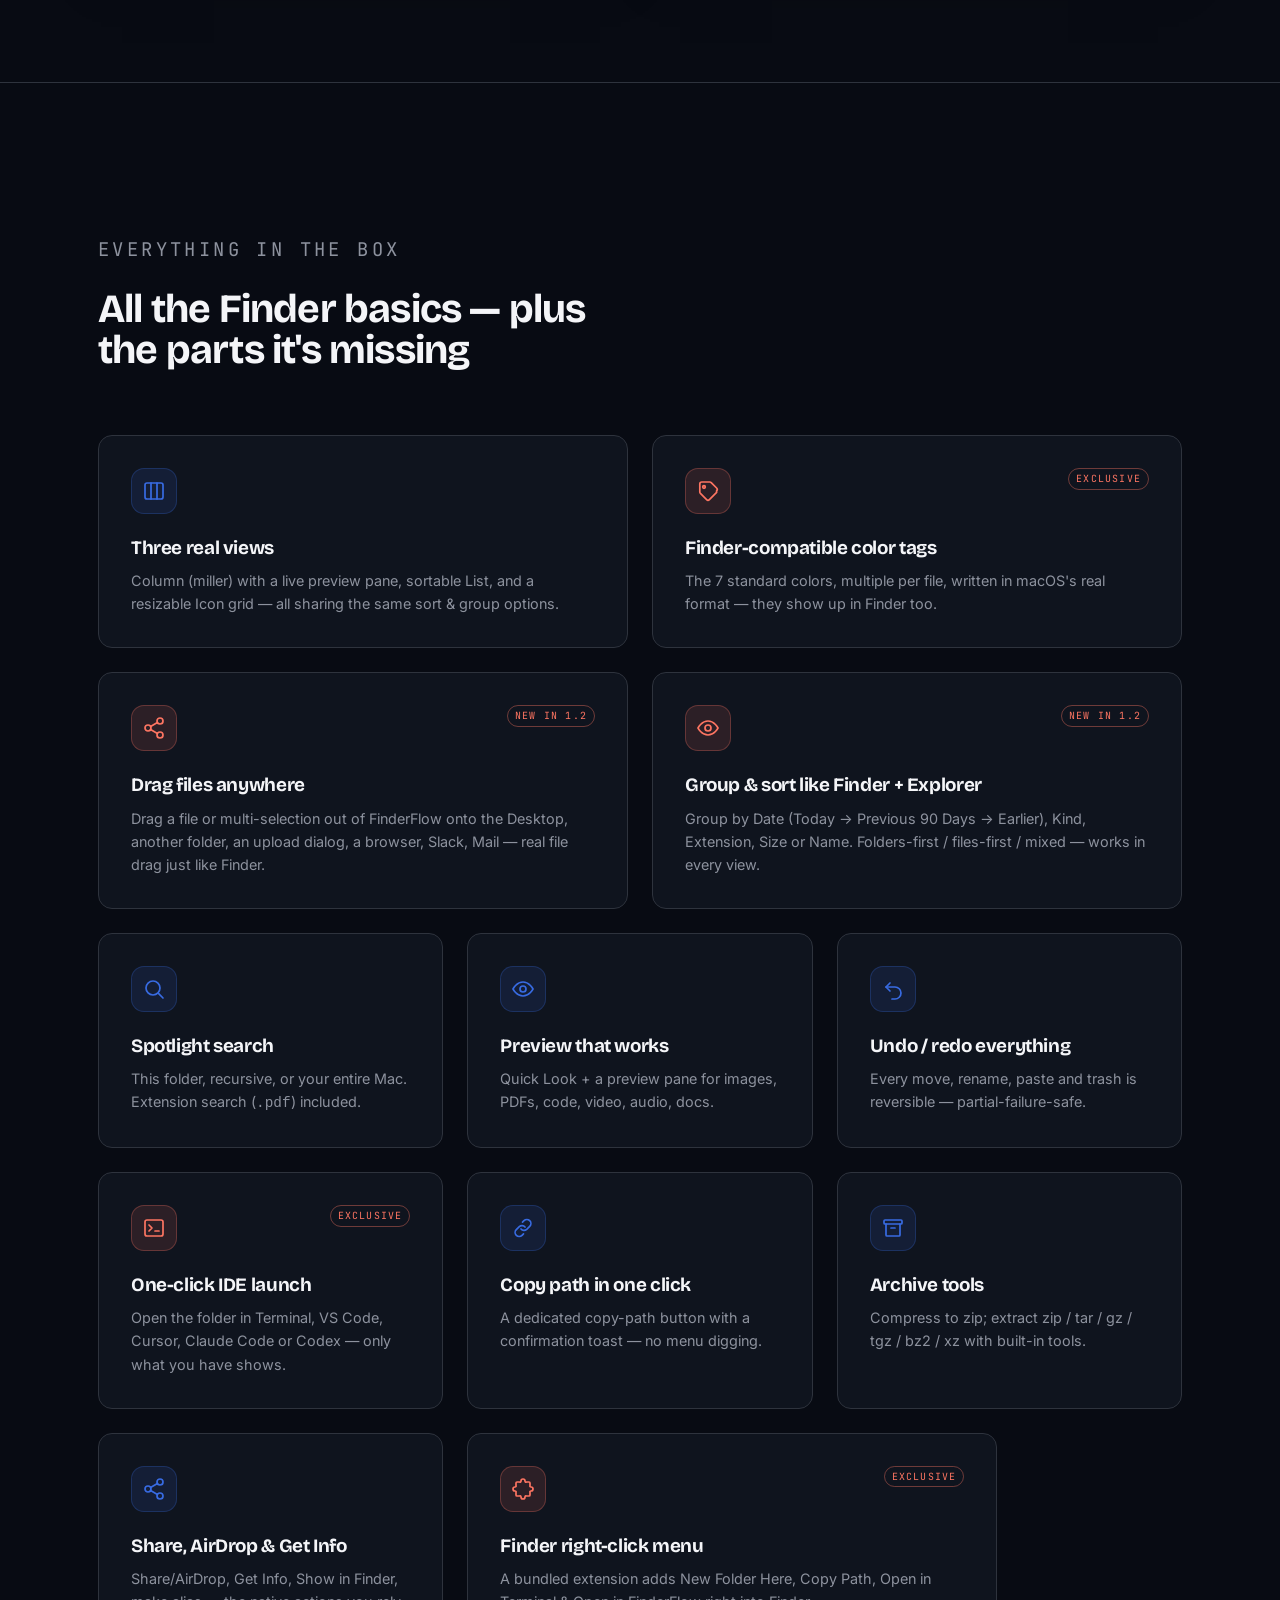
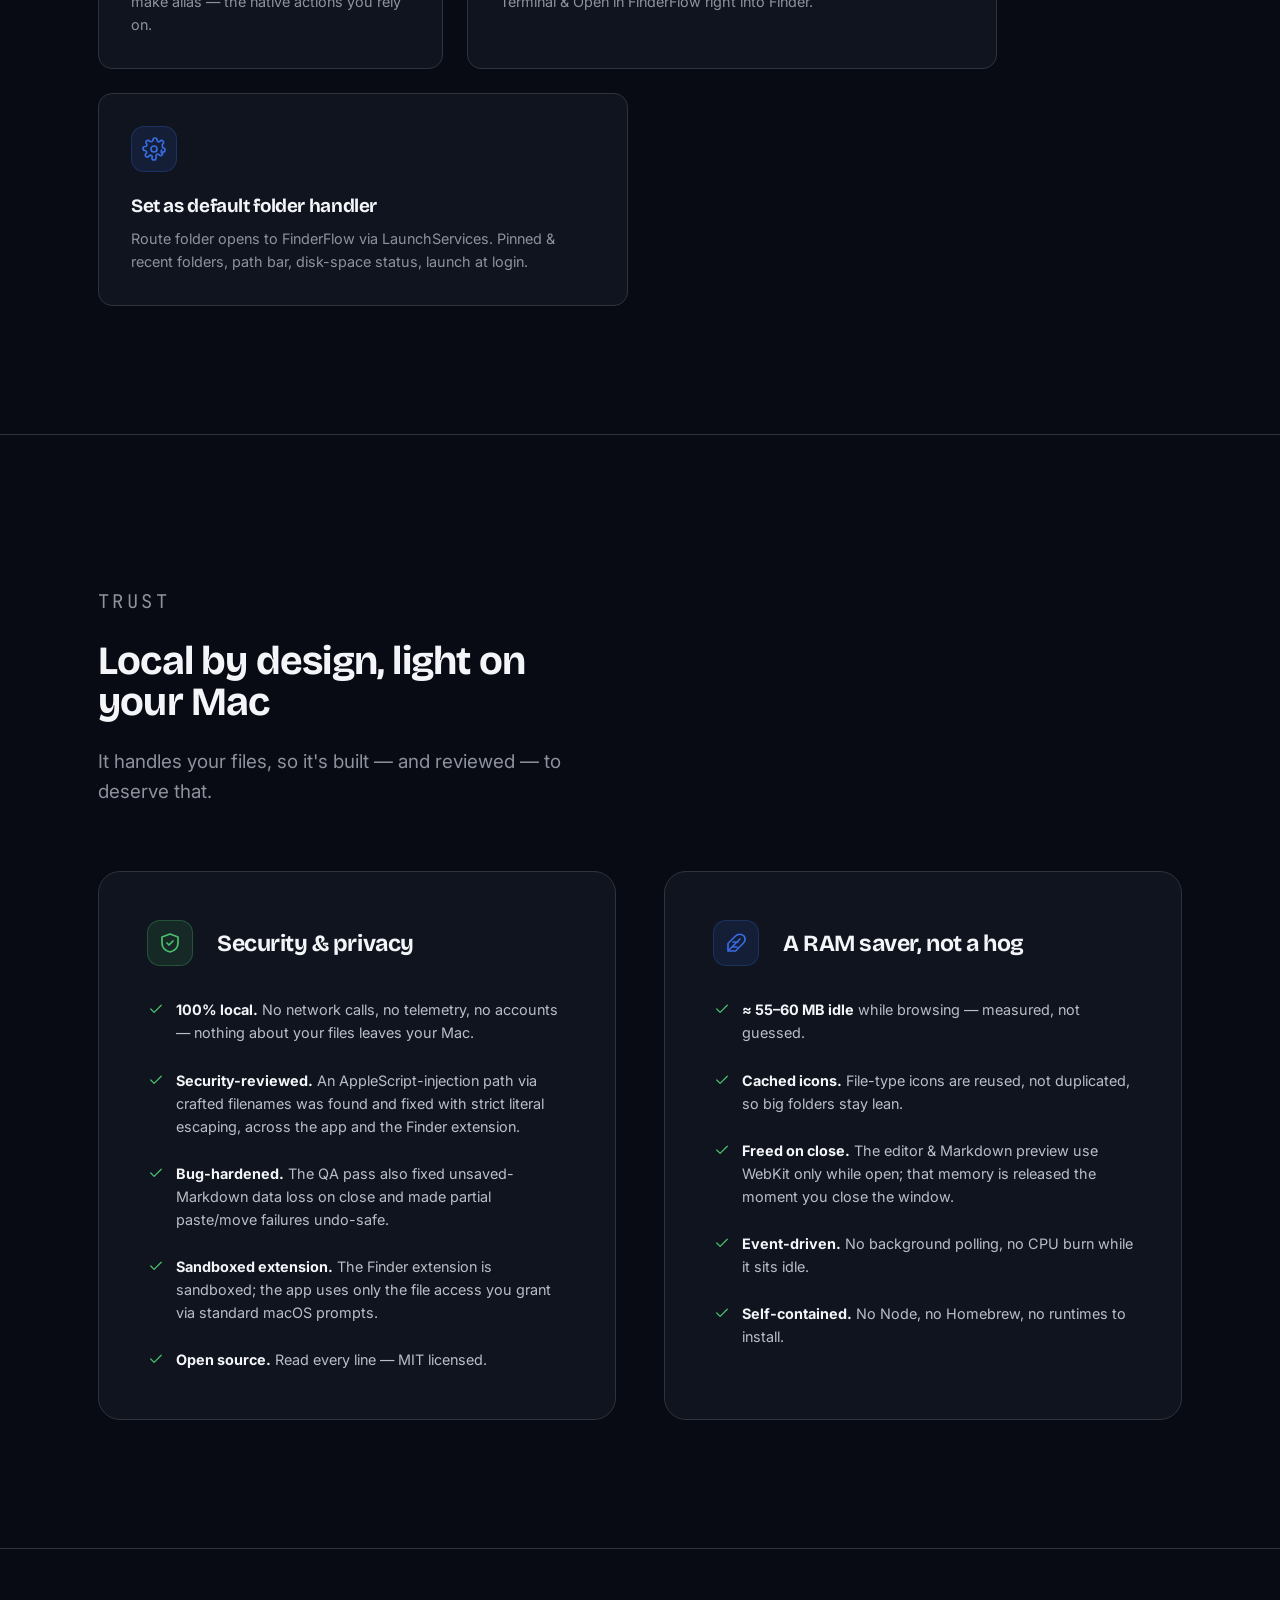
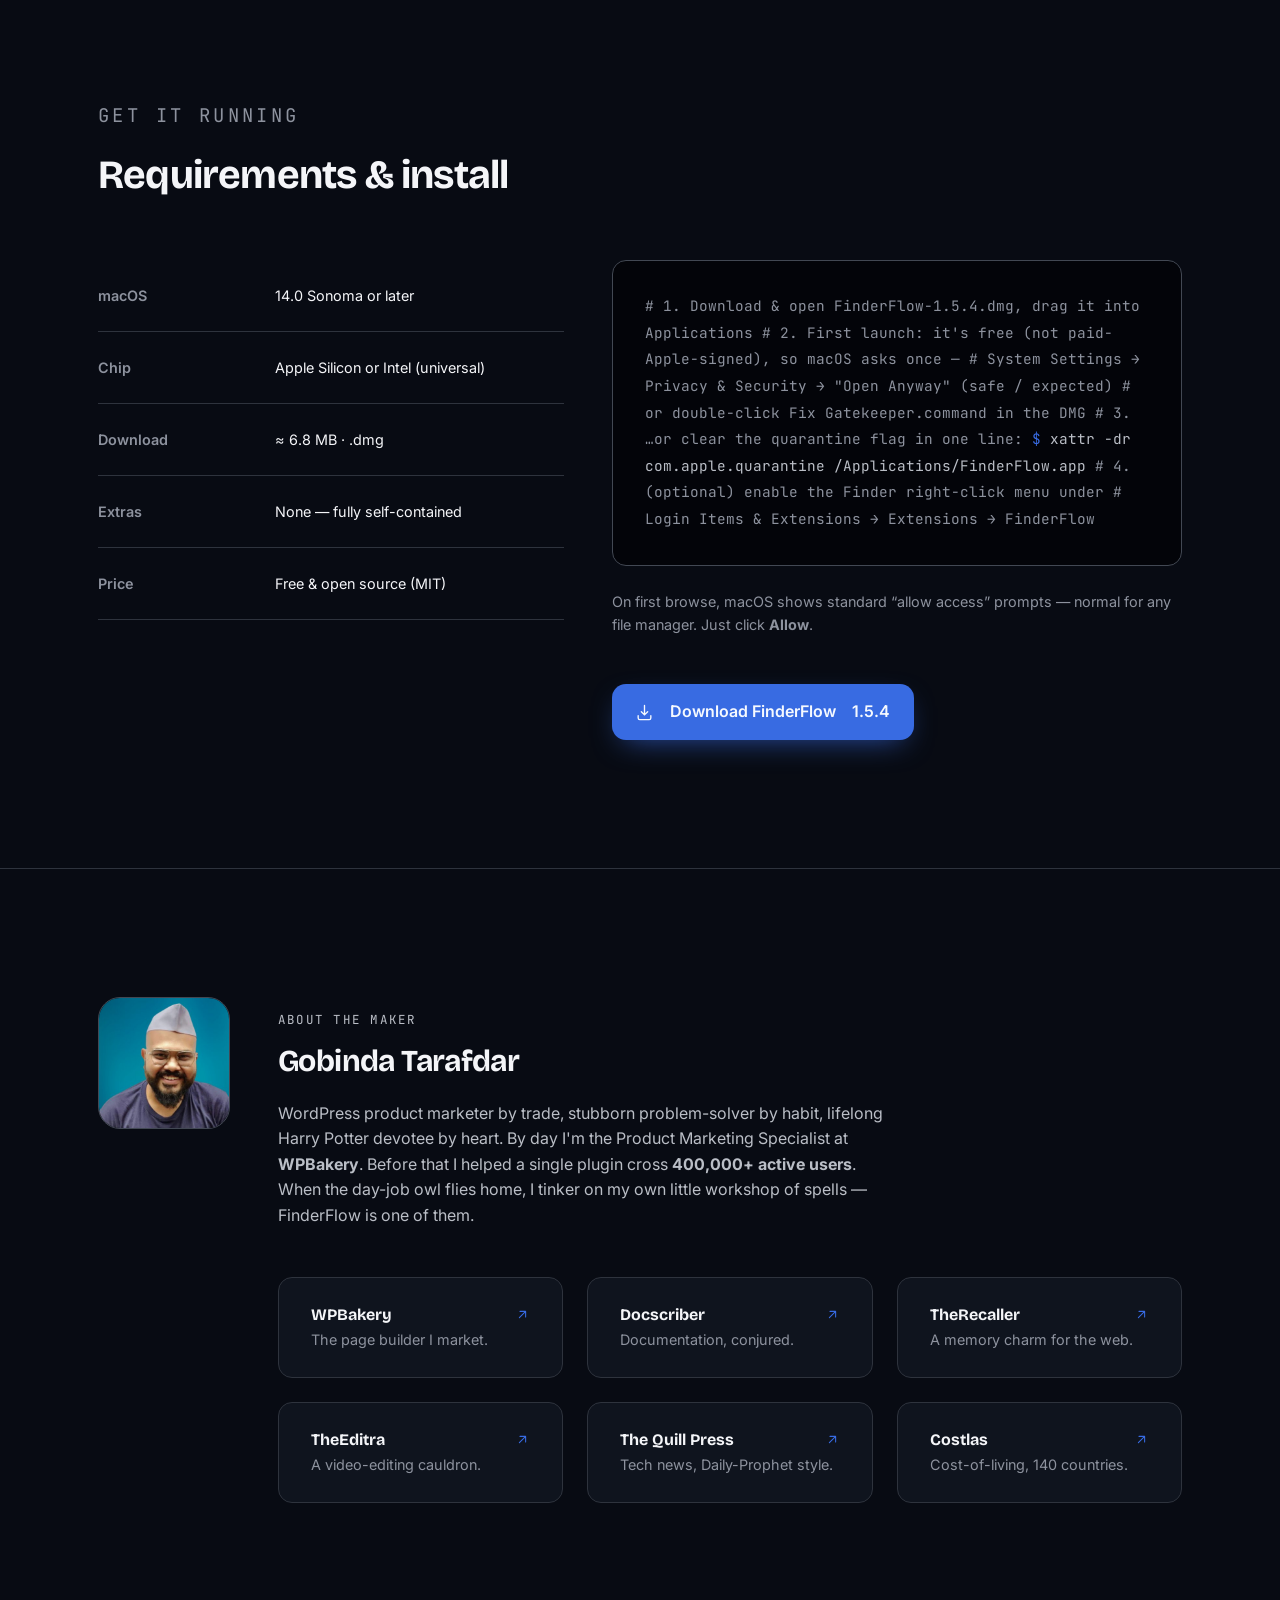
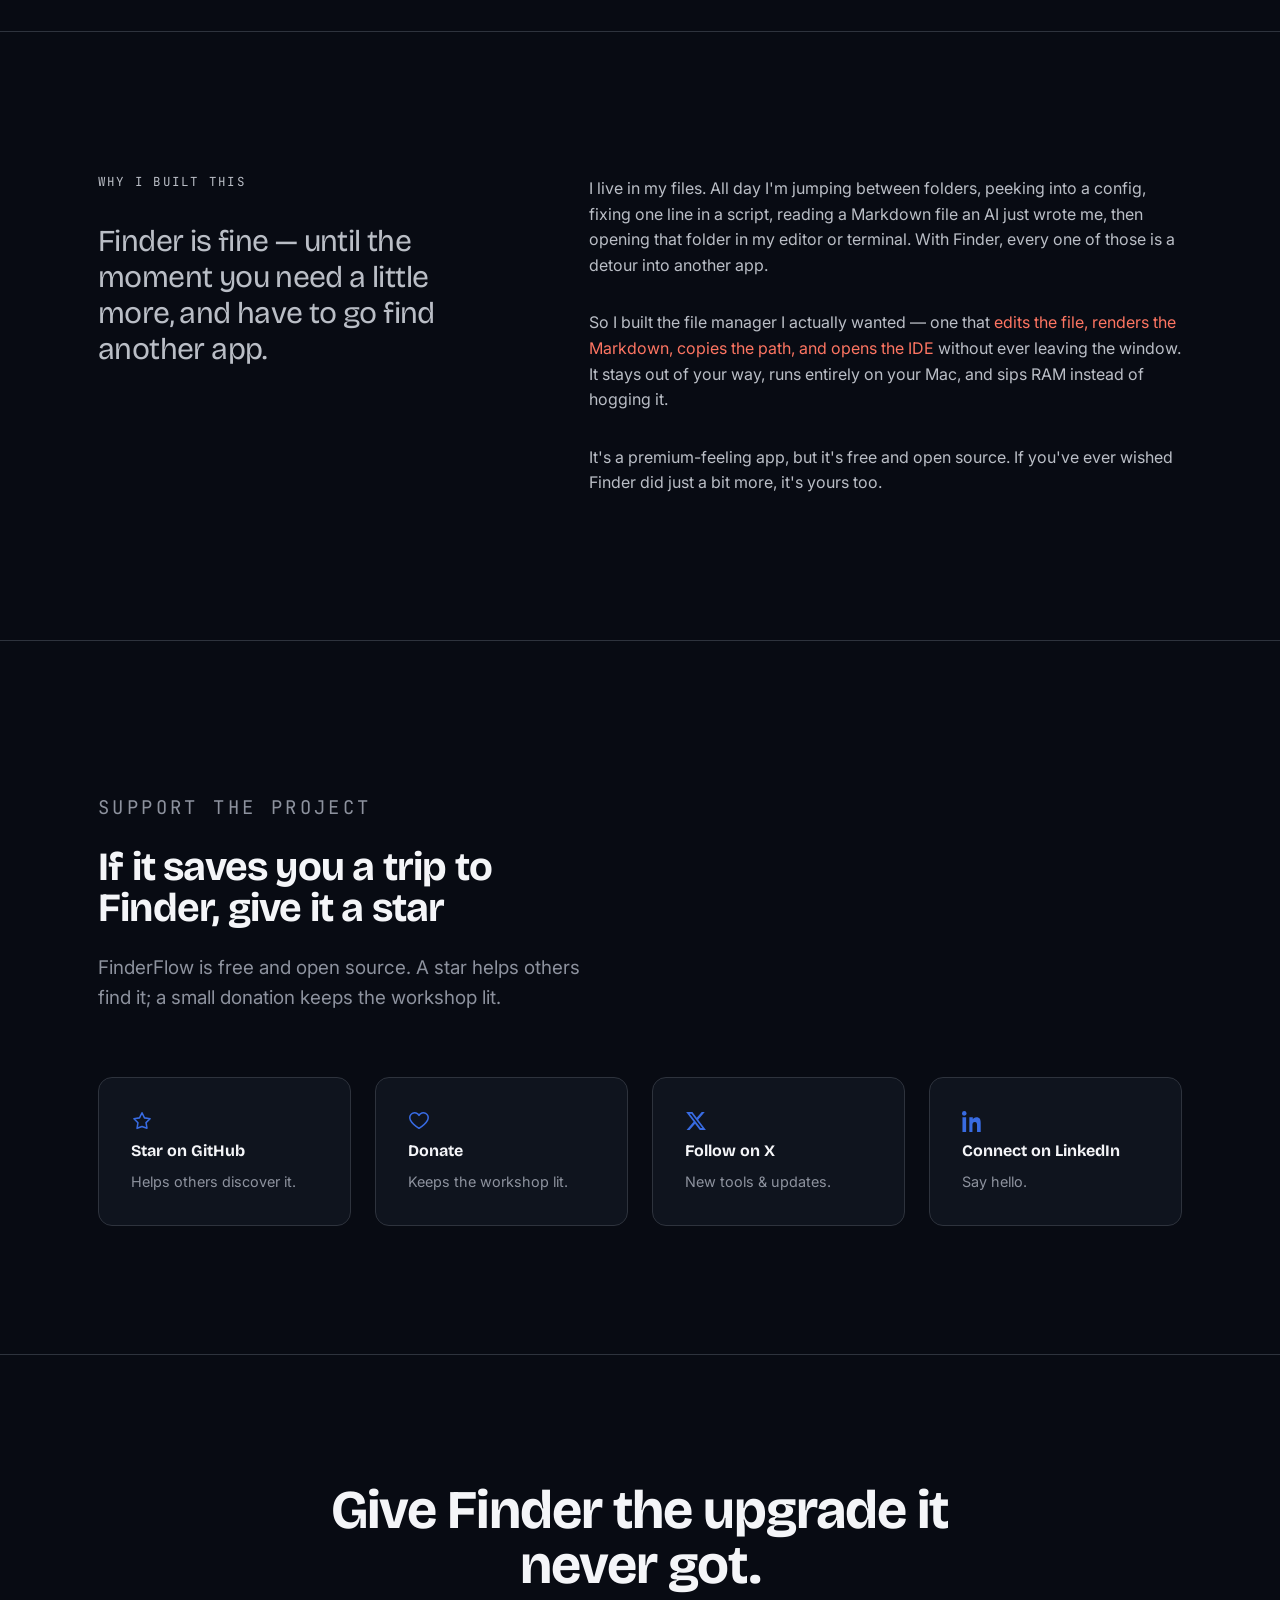
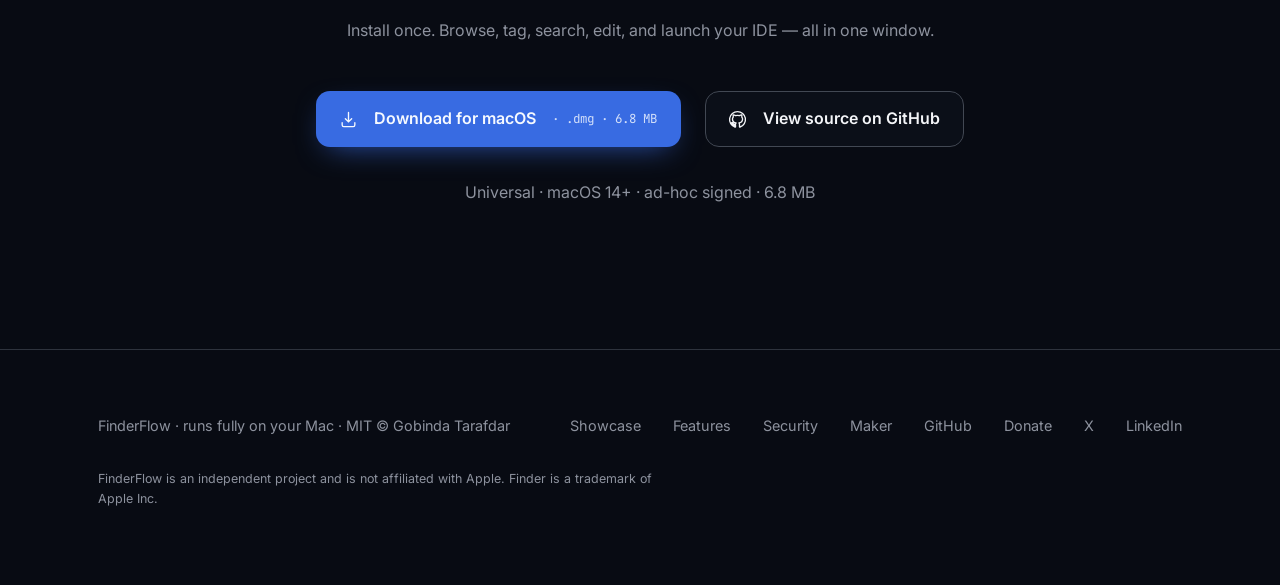
==== commit ccc04bcc: "Show the latest release number on the download page. Co-authored-by: Cursor <cursoragent@cursor.com>" ====
--- a/docs/index.html
+++ b/docs/index.html
@@ -371,7 +371,7 @@
           </table>
           <div>
             <div class="terminal" aria-label="Install steps">
-<span class="c"># 1. Download &amp; open FinderFlow-1.5.2.dmg, drag it into Applications</span>
+<span class="c"># 1. Download &amp; open FinderFlow-<span data-release-version>1.5.4</span>.dmg, drag it into Applications</span>
 <span class="c"># 2. First launch: it's free (not paid-Apple-signed), so macOS asks once —</span>
 <span class="c">#    System Settings → Privacy &amp; Security → "Open Anyway" (safe / expected)</span>
 <span class="c">#    or double-click Fix Gatekeeper.command in the DMG</span>
@@ -384,7 +384,7 @@
               On first browse, macOS shows standard “allow access” prompts — normal for any file manager. Just click <strong>Allow</strong>.
             </p>
             <div class="hero__cta">
-              <a class="btn btn--primary" href="https://github.com/Gtarafdar/FinderFlow/releases/latest"><svg class="icon"><use href="#i-download"/></svg> Download FinderFlow 1.5.2</a>
+              <a class="btn btn--primary" href="https://github.com/Gtarafdar/FinderFlow/releases/latest"><svg class="icon"><use href="#i-download"/></svg> Download FinderFlow <span data-release-version>1.5.4</span></a>
             </div>
           </div>
         </div>
@@ -533,6 +533,22 @@
         }, { threshold: 0.12, rootMargin: '0px 0px -8% 0px' });
         els.forEach(function (el) { io.observe(el); });
       }
+    })();
+
+    // Latest release number. The text already in the page is the fallback.
+    (function () {
+      var nodes = document.querySelectorAll('[data-release-version]');
+      if (!nodes.length || !window.fetch) return;
+      fetch('https://api.github.com/repos/Gtarafdar/FinderFlow/releases/latest', {
+        headers: { 'Accept': 'application/vnd.github+json' }
+      }).then(function (res) {
+        return res.ok ? res.json() : null;
+      }).then(function (data) {
+        if (!data || typeof data.tag_name !== 'string') return;
+        var match = /^v?(\d+\.\d+\.\d+)$/.exec(data.tag_name.trim());
+        if (!match) return;
+        nodes.forEach(function (node) { node.textContent = match[1]; });
+      }).catch(function () {});
     })();
 
     // Interactive showcase tabs
